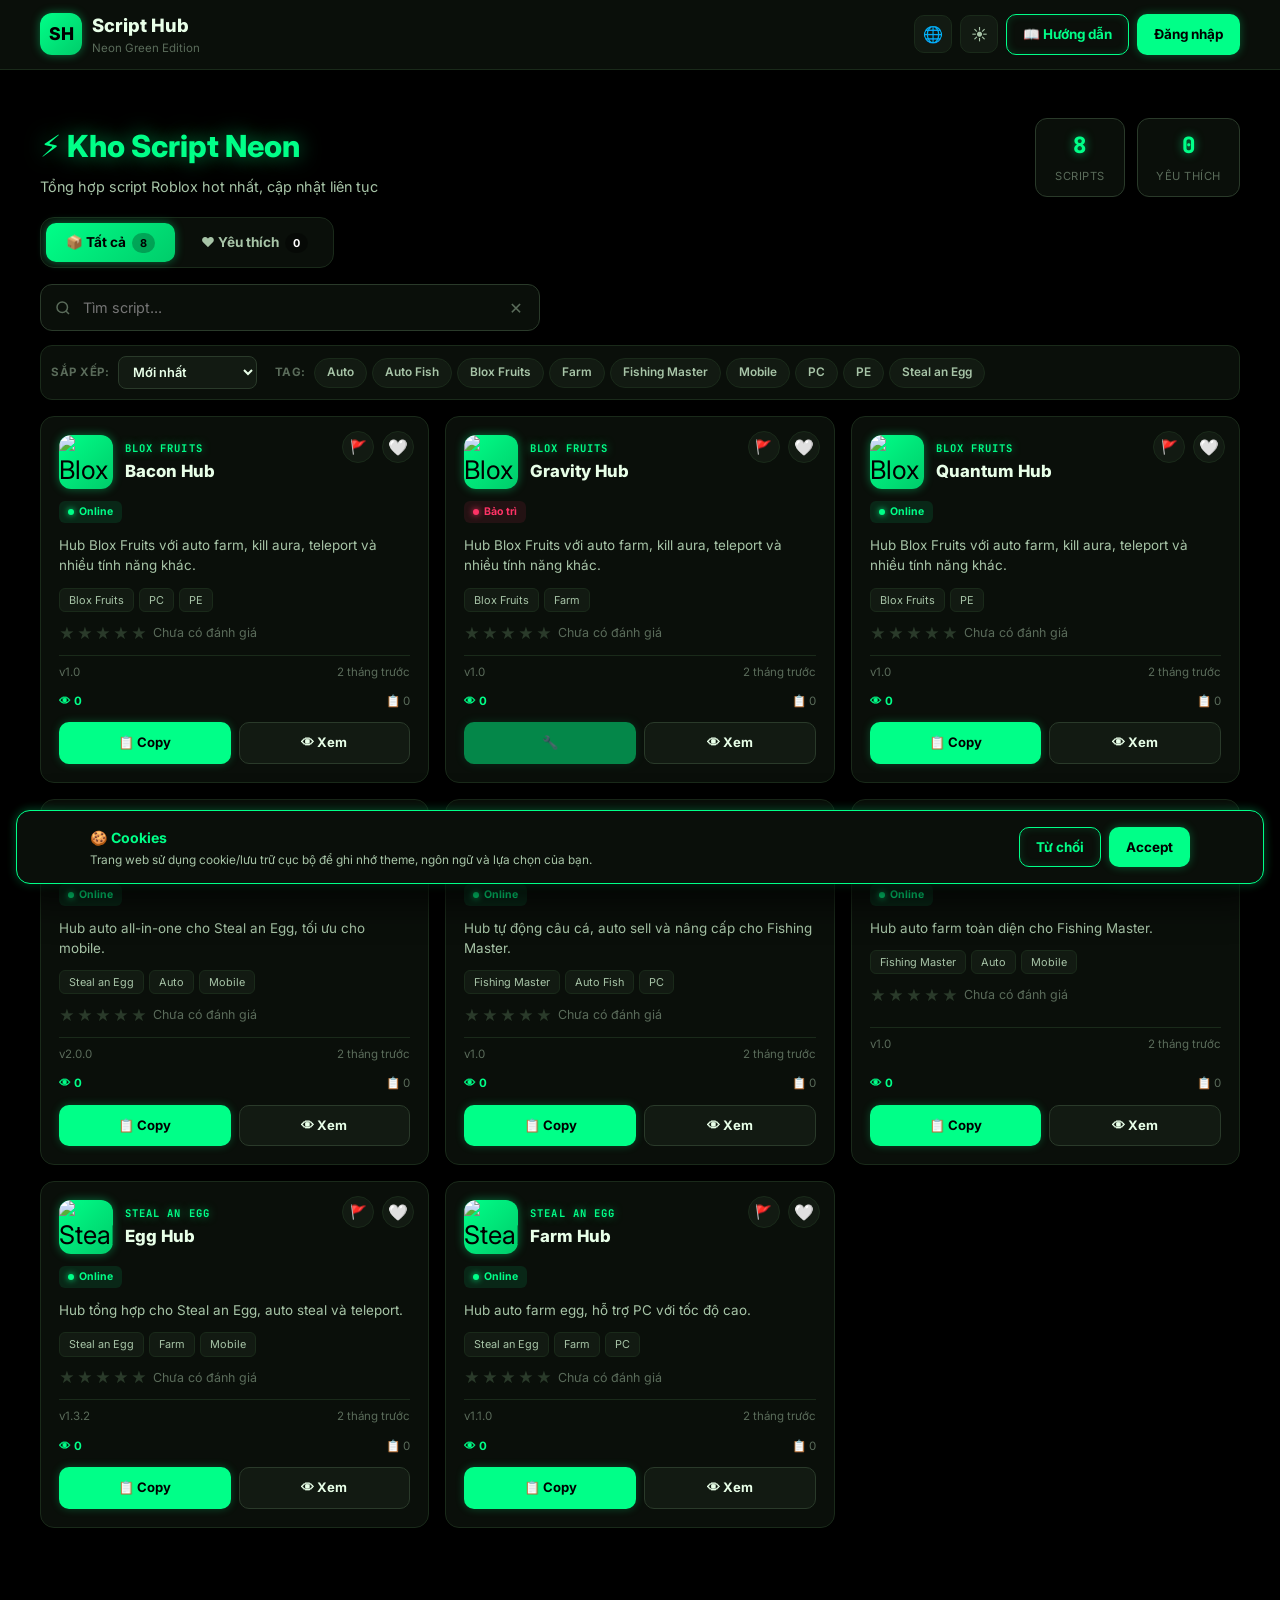
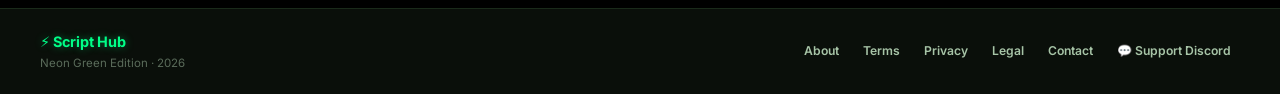
==== index.html @ 69c3cda0 "Update index.html" ====
<!DOCTYPE html>
<html lang="vi" data-theme="dark">
<head>
<meta charset="UTF-8">
<meta name="viewport" content="width=device-width, initial-scale=1.0">
<title>Script Hub</title>
<meta name="theme-color" content="#00ff88">

<script type="module">
window.FIREBASE_CONFIG = {
  apiKey: "AIzaSyAXGgTsExNyo-PNmR__PxiMmSJ_HnJAKXw",
  authDomain: "phuc03-script.firebaseapp.com",
  projectId: "phuc03-script",
  storageBucket: "phuc03-script.firebasestorage.app",
  messagingSenderId: "89536448976",
  appId: "1:89536448976:web:528cf0d95de12a05d251d5",
  measurementId: "G-H8TR74PZWV"
};
</script>

<link rel="preconnect" href="https://fonts.googleapis.com">
<link rel="preconnect" href="https://fonts.gstatic.com" crossorigin>
<link href="https://fonts.googleapis.com/css2?family=Inter:wght@400;500;600;700;800&family=JetBrains+Mono:wght@500;700&display=swap" rel="stylesheet">

<style>
/* ============ NEON ĐEN + XANH LÁ ============ */
:root,
[data-theme="dark"] {
  --green: #00ff88;
  --green-dark: #00cc6a;
  --green-light: #5effa8;
  --green-glow: 0 0 20px rgba(0, 255, 136, .6);
  --green-glow-sm: 0 0 10px rgba(0, 255, 136, .4);
  --green-glow-lg: 0 0 40px rgba(0, 255, 136, .8);

  --blue: #00d4ff;
  --blue-dark: #0891b2;
  --blue-glow: 0 0 20px rgba(0, 212, 255, .5);

  --bg: #000000;
  --surface: #0a0f0a;
  --surface-2: #121a12;
  --surface-hover: #1a261a;
  --text: #e8ffe8;
  --text-soft: #a7c4a7;
  --muted: #5a6b5a;
  --line: #1a2a1a;
  --line-strong: #2a3a2a;

  --success: #00ff88;
  --success-bg: rgba(0, 255, 136, .1);
  --danger: #ff3366;
  --danger-bg: rgba(255, 51, 102, .1);
  --warning: #ffaa00;
  --warning-bg: rgba(255, 170, 0, .1);
  --star: #ffd700;

  --shadow: 0 4px 16px rgba(0, 0, 0, .8);
  --shadow-lg: 0 12px 40px rgba(0, 0, 0, .9);
}

[data-theme="light"] {
  --green: #00a854;
  --green-dark: #007a3d;
  --green-light: #22c55e;
  --green-glow: 0 0 16px rgba(0, 168, 84, .3);
  --green-glow-sm: 0 0 8px rgba(0, 168, 84, .2);
  --green-glow-lg: 0 0 30px rgba(0, 168, 84, .4);

  --blue: #0284c7;
  --blue-dark: #0369a1;
  --blue-glow: 0 0 16px rgba(2, 132, 199, .3);

  --bg: #f0fdf4;
  --surface: #ffffff;
  --surface-2: #f0fdf4;
  --surface-hover: #dcfce7;
  --text: #0a2a15;
  --text-soft: #3a5a45;
  --muted: #6b8f7a;
  --line: #d1fae5;
  --line-strong: #86efac;

  --success-bg: #dcfce7;
  --danger-bg: #fee2e2;
  --warning-bg: #fef3c7;

  --shadow: 0 4px 16px rgba(0, 168, 84, .1);
  --shadow-lg: 0 12px 40px rgba(0, 168, 84, .15);
}

* { box-sizing: border-box; margin: 0; padding: 0; }
html { scroll-behavior: smooth; }

body {
  min-height: 100vh;
  background: var(--bg);
  color: var(--text);
  font-family: Inter, system-ui, sans-serif;
  line-height: 1.5;
  transition: background .3s, color .3s;
}

button, input, select, textarea { font: inherit; color: inherit; }
button { cursor: pointer; border: 0; background: none; }
button:disabled { opacity: .5; cursor: not-allowed; }

/* ============ HEADER ============ */
.header {
  position: sticky; top: 0; z-index: 100;
  background: var(--surface);
  border-bottom: 1px solid var(--line);
}
.header-inner {
  width: min(1200px, calc(100% - 32px));
  margin: 0 auto; padding: 12px 0;
  display: flex; align-items: center; justify-content: space-between; gap: 16px;
}
.brand { display: flex; align-items: center; gap: 10px; text-decoration: none; }
.brand-mark {
  width: 42px; height: 42px;
  display: grid; place-items: center;
  background: linear-gradient(135deg, var(--green), var(--green-dark));
  color: #000; border-radius: 12px;
  font-weight: 800; font-size: 1.1rem;
  box-shadow: var(--green-glow-sm);
  animation: pulse 2s ease-in-out infinite;
}
@keyframes pulse {
  0%, 100% { box-shadow: 0 0 10px rgba(0, 255, 136, .4); }
  50%      { box-shadow: 0 0 25px rgba(0, 255, 136, .9); }
}
.brand h1 { font-size: 1.15rem; font-weight: 800; color: var(--text); }
.brand p { font-size: .72rem; color: var(--muted); }

.header-actions { display: flex; align-items: center; gap: 8px; }

/* BUTTONS: xanh + xanh lá */
.btn {
  display: inline-flex; align-items: center; justify-content: center; gap: 6px;
  padding: 9px 16px; border-radius: 10px;
  font-size: .84rem; font-weight: 700;
  border: 1px solid transparent; transition: all .15s;
  white-space: nowrap;
}
.btn-primary {
  background: var(--green);
  color: #000;
  box-shadow: 0 0 10px rgba(0, 255, 136, .3);
}
.btn-primary:hover:not(:disabled) {
  background: var(--green-dark);
  color: #fff;
  box-shadow: var(--green-glow);
}
.btn-blue {
  background: var(--blue);
  color: #000;
  box-shadow: 0 0 10px rgba(0, 212, 255, .3);
}
.btn-blue:hover:not(:disabled) {
  background: var(--blue-dark);
  color: #fff;
  box-shadow: var(--blue-glow);
}
.btn-outline {
  background: transparent;
  color: var(--green);
  border-color: var(--green);
  box-shadow: inset 0 0 8px rgba(0, 255, 136, .15);
}
.btn-outline:hover:not(:disabled) {
  background: var(--success-bg);
  box-shadow: var(--green-glow-sm), inset 0 0 12px rgba(0, 255, 136, .25);
}
.btn-icon {
  width: 38px; height: 38px; padding: 0;
  border-radius: 10px;
  background: var(--surface-2);
  border: 1px solid var(--line);
  color: var(--text-soft);
  display: grid; place-items: center;
  transition: all .15s;
}
.btn-icon:hover { border-color: var(--green); color: var(--green); box-shadow: var(--green-glow-sm); }
.btn-block { width: 100%; padding: 12px; }

/* LANG DROPDOWN */
.lang-wrapper { position: relative; }
.lang-menu {
  position: absolute; top: calc(100% + 6px); right: 0;
  min-width: 170px;
  background: var(--surface);
  border: 1px solid var(--line-strong);
  border-radius: 10px;
  box-shadow: var(--shadow-lg), var(--green-glow-sm);
  padding: 6px;
  opacity: 0; transform: translateY(-8px); pointer-events: none;
  transition: all .15s; z-index: 300;
}
.lang-wrapper.open .lang-menu { opacity: 1; transform: translateY(0); pointer-events: auto; }
.lang-item {
  display: flex; align-items: center; gap: 10px;
  width: 100%; padding: 9px 12px; border-radius: 7px;
  font-size: .84rem; font-weight: 500;
  color: var(--text-soft); text-align: left;
  transition: all .12s;
}
.lang-item:hover { background: var(--surface-2); color: var(--green); }
.lang-item.active { background: var(--success-bg); color: var(--green); font-weight: 700; }
.lang-item.active::after { content: "✓"; margin-left: auto; }

/* USER */
.user-menu { position: relative; }
.user-btn {
  display: flex; align-items: center; gap: 8px;
  padding: 4px 12px 4px 4px;
  border-radius: 999px;
  background: var(--surface-2);
  border: 1px solid var(--line);
  transition: all .15s;
}
.user-btn:hover { border-color: var(--green); box-shadow: var(--green-glow-sm); }
.user-avatar {
  width: 30px; height: 30px; border-radius: 50%;
  background: linear-gradient(135deg, var(--green), var(--green-dark));
  color: #000; display: grid; place-items: center;
  font-weight: 700; font-size: .82rem; overflow: hidden;
  flex-shrink: 0;
}
.user-avatar img { width: 100%; height: 100%; object-fit: cover; }
.user-name { font-size: .82rem; font-weight: 600; max-width: 100px; overflow: hidden; text-overflow: ellipsis; white-space: nowrap; }

.user-dropdown {
  position: absolute; top: calc(100% + 8px); right: 0;
  min-width: 220px;
  background: var(--surface);
  border: 1px solid var(--line-strong);
  border-radius: 12px;
  box-shadow: var(--shadow-lg), var(--green-glow-sm);
  padding: 6px;
  opacity: 0; transform: translateY(-8px); pointer-events: none;
  transition: all .15s; z-index: 200;
}
.user-menu.open .user-dropdown { opacity: 1; transform: translateY(0); pointer-events: auto; }
.user-dd-header {
  padding: 12px; border-bottom: 1px solid var(--line); margin-bottom: 4px;
}
.user-dd-header strong { display: block; font-size: .85rem; margin-bottom: 2px; color: var(--green); }
.user-dd-header span { font-size: .74rem; color: var(--muted); }
.user-dd-item {
  display: flex; align-items: center; gap: 10px;
  width: 100%; padding: 10px 12px; border-radius: 8px;
  font-size: .84rem; font-weight: 500;
  color: var(--text-soft); text-align: left;
  transition: all .15s;
}
.user-dd-item:hover { background: var(--surface-2); color: var(--green); }
.user-dd-item.danger { color: var(--danger); }
.user-dd-item.danger:hover { background: var(--danger-bg); }

/* CONTAINER */
.container { width: min(1200px, calc(100% - 32px)); margin: 0 auto; padding: 24px 0 60px; position: relative; z-index: 1; }

.hero {
  padding: 24px 0 20px;
  display: flex; align-items: flex-end; justify-content: space-between; gap: 20px;
}
.hero h2 {
  font-size: clamp(1.4rem, 3vw, 1.9rem);
  font-weight: 800;
  color: var(--green);
  text-shadow: 0 0 20px rgba(0, 255, 136, .5);
  margin-bottom: 6px;
}
.hero p { color: var(--text-soft); font-size: .9rem; }
.hero-stats { display: flex; gap: 12px; }
.stat-box {
  text-align: center; padding: 10px 18px;
  background: var(--surface);
  border: 1px solid var(--line-strong);
  border-radius: 12px;
  min-width: 90px;
}
.stat-box strong {
  display: block; font-size: 1.4rem; font-weight: 800;
  color: var(--green);
  font-family: "JetBrains Mono", monospace;
  text-shadow: 0 0 10px rgba(0, 255, 136, .6);
}
.stat-box span { font-size: .7rem; color: var(--muted); text-transform: uppercase; letter-spacing: .05em; }

/* TABS - FIX CLICK */
.tab-bar {
  display: flex; gap: 6px;
  margin-bottom: 16px; padding: 5px;
  background: var(--surface);
  border: 1px solid var(--line);
  border-radius: 14px;
  width: fit-content;
  position: relative;
  z-index: 10;
}
.tab-btn {
  padding: 9px 20px; border-radius: 10px;
  font-size: .85rem; font-weight: 700;
  color: var(--text-soft);
  transition: all .15s;
  display: inline-flex; align-items: center; gap: 6px;
  position: relative;
  z-index: 11;
  user-select: none;
}
.tab-btn:hover { color: var(--green); background: var(--surface-2); }
.tab-btn.active {
  background: linear-gradient(135deg, var(--green), var(--green-dark));
  color: #000;
  box-shadow: var(--green-glow-sm);
}
.tab-btn .tab-count {
  padding: 2px 8px; border-radius: 999px;
  background: rgba(0,0,0,.35); color: #fff;
  font-size: .68rem; font-weight: 700;
}
.tab-btn.active .tab-count { background: rgba(0,0,0,.25); color: #000; }

/* SEARCH */
.search-wrap { margin-bottom: 14px; position: relative; z-index: 5; }
.search-box { position: relative; display: flex; align-items: center; max-width: 500px; }
.search-box svg { position: absolute; left: 14px; width: 18px; color: var(--muted); pointer-events: none; z-index: 2; }
#searchInput {
  width: 100%; padding: 12px 42px;
  border: 1px solid var(--line-strong); border-radius: 12px;
  background: var(--surface); color: var(--text);
  outline: none; font-size: .9rem;
  transition: all .15s;
  position: relative;
  z-index: 1;
}
#searchInput:focus {
  border-color: var(--green);
  box-shadow: 0 0 0 3px rgba(0, 255, 136, .15), var(--green-glow-sm);
}
.search-clear {
  position: absolute; right: 10px;
  width: 28px; height: 28px; border-radius: 6px;
  display: grid; place-items: center;
  color: var(--muted);
  z-index: 3;
  cursor: pointer;
}

/* TOOLBAR */
.toolbar {
  display: flex; flex-wrap: wrap;
  gap: 8px; margin-bottom: 16px; padding: 10px;
  background: var(--surface);
  border: 1px solid var(--line);
  border-radius: 12px;
  align-items: center;
  position: relative;
  z-index: 5;
}
.toolbar-label {
  font-size: .72rem; color: var(--muted);
  font-weight: 700; text-transform: uppercase; letter-spacing: .05em;
}
.sort-select {
  background: var(--surface-2);
  color: var(--text);
  border: 1px solid var(--line-strong);
  border-radius: 8px;
  padding: 7px 10px;
  font-size: .8rem; font-weight: 600;
  cursor: pointer;
}
.sort-select:focus { outline: none; border-color: var(--green); box-shadow: var(--green-glow-sm); }
.tag-chip {
  padding: 5px 12px; border-radius: 999px;
  background: var(--surface-2);
  border: 1px solid var(--line);
  color: var(--text-soft);
  font-size: .74rem; font-weight: 600;
  transition: all .15s; cursor: pointer;
}
.tag-chip:hover { border-color: var(--green); color: var(--green); }
.tag-chip.active {
  background: var(--green); color: #000; border-color: var(--green);
  box-shadow: var(--green-glow-sm);
}

/* GRID */
.grid {
  display: grid;
  grid-template-columns: repeat(auto-fill, minmax(320px, 1fr));
  gap: 16px;
  position: relative;
  z-index: 1;
}

.card {
  background: var(--surface);
  border: 1px solid var(--line);
  border-radius: 14px;
  padding: 18px;
  display: flex; flex-direction: column; gap: 12px;
  transition: border-color .15s, box-shadow .15s;
  position: relative;
}
.card:hover {
  border-color: var(--green);
  box-shadow: 0 0 30px rgba(0, 255, 136, .15);
}

.card-header { display: flex; align-items: center; gap: 12px; }
.card-logo {
  width: 54px; height: 54px; flex-shrink: 0;
  border-radius: 12px;
  background: linear-gradient(135deg, var(--green), var(--green-dark));
  color: #000;
  display: grid; place-items: center;
  font-size: 1.6rem;
  overflow: hidden;
  box-shadow: var(--green-glow-sm);
}
.card-logo img { width: 100%; height: 100%; object-fit: cover; display: block; }
.card-header-text { min-width: 0; flex: 1; padding-right: 76px; }
.card-category {
  display: block; margin-bottom: 2px;
  font-family: "JetBrains Mono", monospace;
  font-size: .66rem; text-transform: uppercase;
  color: var(--green);
  letter-spacing: .1em; font-weight: 700;
  text-shadow: 0 0 8px rgba(0, 255, 136, .5);
}
.card-title { font-size: 1.05rem; font-weight: 800; color: var(--text); }

.badges { display: flex; gap: 4px; flex-wrap: wrap; }
.badge {
  padding: 3px 9px; border-radius: 6px;
  font-size: .66rem; font-weight: 700;
}
.badge-new { background: var(--success-bg); color: var(--green); border: 1px solid var(--line-strong); }
.badge-hot { background: var(--danger-bg); color: var(--danger); }
.badge-status { display: inline-flex; align-items: center; gap: 5px; }
.badge-status i { width: 6px; height: 6px; border-radius: 50%; background: var(--green); box-shadow: 0 0 6px var(--green); }
.badge-status.online { background: var(--success-bg); color: var(--green); }
.badge-status.maintenance { background: var(--danger-bg); color: var(--danger); }
.badge-status.maintenance i { background: var(--danger); box-shadow: 0 0 6px var(--danger); }

.card-desc {
  font-size: .84rem; color: var(--text-soft);
  line-height: 1.5;
  display: -webkit-box;
  -webkit-line-clamp: 3;
  -webkit-box-orient: vertical;
  overflow: hidden;
}

.tags { display: flex; flex-wrap: wrap; gap: 5px; }
.tags span {
  padding: 3px 9px; background: var(--surface-2);
  border: 1px solid var(--line);
  border-radius: 6px;
  font-size: .68rem; color: var(--text-soft);
  transition: all .15s;
}
.tags span[data-tag] { cursor: pointer; }
.tags span[data-tag]:hover { border-color: var(--green); color: var(--green); }

.card-rating {
  display: flex; align-items: center; gap: 6px;
  font-size: .78rem; color: var(--muted);
}
.stars-display { display: inline-flex; gap: 2px; }
.star { color: var(--line-strong); font-size: .95rem; line-height: 1; }
.star.filled { color: var(--star); text-shadow: 0 0 6px rgba(255, 215, 0, .5); }

.card-meta {
  display: flex; justify-content: space-between;
  font-size: .72rem; color: var(--muted);
  padding-top: 8px; border-top: 1px solid var(--line);
  margin-top: auto;
}
.card-views { color: var(--green); font-weight: 700; }

.card-actions { display: grid; grid-template-columns: 1fr 1fr; gap: 8px; }
.btn-copy {
  background: var(--green); color: #000;
  padding: 10px; border-radius: 10px;
  font-weight: 700; font-size: .82rem;
  transition: all .15s;
  box-shadow: 0 0 8px rgba(0, 255, 136, .25);
}
.btn-copy:hover:not(:disabled) {
  background: var(--green-dark);
  color: #fff;
  box-shadow: var(--green-glow);
}
.btn-view {
  background: var(--surface-2);
  color: var(--text);
  padding: 10px; border-radius: 10px;
  font-weight: 700; font-size: .82rem;
  border: 1px solid var(--line-strong);
  transition: all .15s;
}
.btn-view:hover {
  border-color: var(--blue);
  color: var(--blue);
  box-shadow: 0 0 8px rgba(0, 212, 255, .3);
}

.fav-btn, .report-btn-card {
  position: absolute; top: 14px;
  width: 32px; height: 32px; border-radius: 50%;
  background: var(--surface-2);
  border: 1px solid var(--line);
  display: grid; place-items: center;
  font-size: 1rem; z-index: 2;
  transition: all .15s;
}
.fav-btn { right: 14px; }
.report-btn-card { right: 54px; font-size: .85rem; }
.fav-btn:hover { border-color: var(--danger); }
.fav-btn.active { background: var(--danger-bg); border-color: var(--danger); }
.report-btn-card:hover { border-color: var(--warning); }

.empty { text-align: center; padding: 60px 20px; color: var(--muted); }
.empty-icon { font-size: 3rem; margin-bottom: 12px; opacity: .4; }

/* MODAL */
.modal-overlay {
  position: fixed; inset: 0;
  background: rgba(0, 0, 0, .85);
  z-index: 1000;
  display: grid; place-items: center; padding: 20px;
  opacity: 0; pointer-events: none;
  transition: opacity .2s;
}
.modal-overlay.show { opacity: 1; pointer-events: auto; }
.modal {
  width: min(720px, 100%);
  max-height: calc(100vh - 40px);
  background: var(--surface);
  border: 1px solid var(--green);
  border-radius: 16px;
  box-shadow: var(--green-glow);
  overflow: hidden;
  display: flex; flex-direction: column;
  transform: translateY(10px);
  transition: transform .2s;
}
.modal-overlay.show .modal { transform: translateY(0); }
.modal-header {
  padding: 18px 22px;
  border-bottom: 1px solid var(--line);
  display: flex; justify-content: space-between; align-items: flex-start; gap: 12px;
}
.modal-header h3 { font-size: 1.15rem; font-weight: 800; color: var(--green); }
.modal-header .eyebrow {
  font-size: .68rem; text-transform: uppercase;
  color: var(--green); letter-spacing: .1em;
  font-weight: 700; margin-bottom: 4px; display: block;
  text-shadow: 0 0 8px rgba(0, 255, 136, .5);
}
.modal-close {
  width: 34px; height: 34px; border-radius: 10px;
  display: grid; place-items: center;
  color: var(--muted); font-size: 1.3rem; line-height: 1;
  transition: all .15s;
}
.modal-close:hover { background: var(--danger-bg); color: var(--danger); }
.modal-body { padding: 22px; overflow-y: auto; flex: 1; }
.modal-meta { display: flex; flex-wrap: wrap; gap: 6px; margin-bottom: 16px; }
.modal-meta span {
  padding: 4px 10px; background: var(--surface-2);
  border: 1px solid var(--line);
  border-radius: 6px; font-size: .72rem;
  color: var(--text-soft);
  font-family: "JetBrains Mono", monospace;
}
.modal-meta .meta-online { color: var(--green); border-color: var(--line-strong); }
.modal-meta .meta-maintenance { color: var(--danger); }
.script-code {
  background: #000;
  border: 1px solid var(--line-strong);
  color: var(--green-light);
  padding: 16px; border-radius: 12px;
  overflow: auto; max-height: 320px;
  font-family: "JetBrains Mono", monospace;
  font-size: .8rem; line-height: 1.6;
  white-space: pre;
}
.modal-actions {
  padding: 16px 22px;
  border-top: 1px solid var(--line);
  display: flex; justify-content: flex-end; gap: 8px; flex-wrap: wrap;
}

/* ============ AUTH MODAL — GỌN ============ */
.auth-modal .modal { width: min(380px, 100%); }
.auth-modal .modal-header { padding: 16px 18px; }
.auth-modal .modal-header h3 { font-size: 1rem; }
.auth-modal .modal-body { padding: 16px 18px; }

.auth-tabs {
  display: flex; gap: 4px; padding: 4px;
  background: var(--surface-2);
  border-radius: 10px;
  margin-bottom: 16px;
}
.auth-tab {
  flex: 1; padding: 8px; border-radius: 7px;
  font-weight: 700; font-size: .8rem;
  color: var(--text-soft);
  transition: all .15s;
}
.auth-tab.active {
  background: var(--green);
  color: #000;
  box-shadow: var(--green-glow-sm);
}
.form-group { margin-bottom: 10px; }
.form-group label {
  display: block; font-size: .74rem;
  font-weight: 600; color: var(--text-soft);
  margin-bottom: 5px;
}
.form-group input {
  width: 100%; padding: 10px 12px;
  border: 1px solid var(--line-strong);
  border-radius: 8px;
  background: var(--surface-2);
  color: var(--text);
  font-size: .85rem; outline: none;
  transition: all .15s;
}
.form-group input:focus {
  border-color: var(--green);
  box-shadow: 0 0 0 3px rgba(0, 255, 136, .15);
}
.form-hint {
  font-size: .68rem; color: var(--muted);
  margin-top: 3px; font-style: italic;
}
.captcha-box {
  padding: 10px;
  background: var(--surface-2);
  border: 1px dashed var(--line-strong);
  border-radius: 8px;
  margin-bottom: 10px;
}
.captcha-label {
  display: block; font-size: .7rem;
  color: var(--text-soft); margin-bottom: 6px; font-weight: 600;
}
.captcha-row { display: flex; align-items: center; gap: 6px; }
.captcha-question {
  padding: 7px 12px;
  background: var(--surface);
  border: 1px solid var(--line);
  border-radius: 6px;
  font-family: "JetBrains Mono", monospace;
  font-weight: 700; font-size: .9rem;
  color: var(--green);
  white-space: nowrap;
  text-shadow: 0 0 6px rgba(0, 255, 136, .5);
}
.captcha-input {
  flex: 1; padding: 8px 10px;
  border: 1px solid var(--line-strong);
  border-radius: 6px;
  background: var(--surface);
  color: var(--text);
  font-size: .85rem; outline: none;
  text-align: center; font-weight: 700;
  min-width: 0;
}
.captcha-input:focus { border-color: var(--green); }
.captcha-refresh {
  width: 32px; height: 32px; border-radius: 6px;
  background: var(--surface);
  border: 1px solid var(--line);
  display: grid; place-items: center;
  color: var(--text-soft); font-size: .9rem;
  transition: all .15s;
  flex-shrink: 0;
}
.captcha-refresh:hover { border-color: var(--green); color: var(--green); }

.divider {
  display: flex; align-items: center; gap: 10px;
  margin: 12px 0;
  color: var(--muted); font-size: .72rem;
}
.divider::before, .divider::after {
  content: ""; flex: 1; height: 1px;
  background: var(--line);
}
.btn-google {
  width: 100%; padding: 10px;
  background: var(--surface-2);
  border: 1px solid var(--line-strong);
  border-radius: 8px;
  display: flex; align-items: center; justify-content: center; gap: 8px;
  font-weight: 600; font-size: .82rem;
  transition: all .15s;
}
.btn-google:hover { border-color: var(--blue); box-shadow: 0 0 8px rgba(0, 212, 255, .3); }
.btn-google img { width: 16px; height: 16px; }

.auth-error {
  padding: 9px 12px;
  background: var(--danger-bg);
  color: var(--danger);
  border-radius: 8px;
  font-size: .78rem;
  margin-bottom: 10px;
  display: none;
}
.auth-error.show { display: block; }

/* RATING */
.rating-box {
  margin-top: 20px; padding: 18px;
  background: var(--surface-2);
  border: 1px solid var(--line);
  border-radius: 12px;
  text-align: center;
}
.rating-box h5 { font-size: .85rem; color: var(--text-soft); font-weight: 700; margin-bottom: 10px; }
.rating-avg {
  font-size: 2.2rem; font-weight: 800;
  color: var(--star); line-height: 1;
  font-family: "JetBrains Mono", monospace;
  text-shadow: 0 0 15px rgba(255, 215, 0, .6);
}
.rating-count { font-size: .75rem; color: var(--muted); margin: 6px 0 12px; }
.stars-interactive { display: inline-flex; gap: 4px; }
.stars-interactive .star {
  cursor: pointer; font-size: 1.6rem;
  color: var(--line-strong);
  transition: all .12s;
}
.stars-interactive .star.hover,
.stars-interactive .star.filled { color: var(--star); text-shadow: 0 0 10px rgba(255, 215, 0, .8); }
.rating-hint { font-size: .75rem; color: var(--muted); margin-top: 10px; }

/* PROFILE */
.profile-modal .modal { width: min(440px, 100%); }
.profile-header {
  display: flex; flex-direction: column;
  align-items: center; gap: 10px;
  padding: 10px 0 20px;
}
.avatar-large {
  width: 100px; height: 100px; border-radius: 50%;
  background: linear-gradient(135deg, var(--green), var(--green-dark));
  color: #000;
  display: grid; place-items: center;
  font-size: 2.5rem; font-weight: 800;
  overflow: hidden; position: relative;
  border: 3px solid var(--surface);
  box-shadow: var(--green-glow);
}
.avatar-large img { width: 100%; height: 100%; object-fit: cover; display: block; }
.avatar-edit {
  position: absolute; bottom: 0; right: 0;
  width: 32px; height: 32px; border-radius: 50%;
  background: var(--green); color: #000;
  display: grid; place-items: center;
  font-size: .85rem; cursor: pointer;
  border: 3px solid var(--surface);
  transition: all .15s;
  box-shadow: var(--green-glow-sm);
}
.avatar-edit:hover { background: var(--green-dark); color: #fff; }
.profile-name { font-size: 1.2rem; font-weight: 800; margin-top: 6px; color: var(--green); }
.profile-email { font-size: .82rem; color: var(--muted); }
.profile-stats {
  display: grid; grid-template-columns: repeat(3, 1fr);
  gap: 10px; margin: 20px 0;
}
.profile-stat {
  padding: 12px;
  background: var(--surface-2);
  border: 1px solid var(--line);
  border-radius: 10px;
  text-align: center;
}
.profile-stat strong {
  display: block; font-size: 1.3rem;
  font-weight: 800; color: var(--green);
  font-family: "JetBrains Mono", monospace;
  text-shadow: 0 0 10px rgba(0, 255, 136, .5);
}
.profile-stat span {
  font-size: .7rem; color: var(--muted);
  text-transform: uppercase; letter-spacing: .05em;
}

/* COMMENTS */
.comments { margin-top: 24px; padding-top: 20px; border-top: 1px solid var(--line); }
.comments-header { display: flex; justify-content: space-between; align-items: center; margin-bottom: 14px; }
.comments-header h4 { font-size: .95rem; font-weight: 700; }
.comments-header .count { font-size: .78rem; color: var(--muted); }
.comment-form { display: flex; gap: 10px; margin-bottom: 16px; }
.comment-form textarea {
  flex: 1; padding: 10px 12px;
  border: 1px solid var(--line-strong);
  border-radius: 10px;
  background: var(--surface-2);
  color: var(--text);
  resize: vertical; min-height: 44px; max-height: 120px;
  font-size: .85rem; outline: none;
  font-family: inherit;
}
.comment-form textarea:focus { border-color: var(--green); box-shadow: var(--green-glow-sm); }
.comment-form button {
  align-self: flex-end; padding: 10px 18px;
  background: var(--green); color: #000;
  border-radius: 10px;
  font-weight: 700; font-size: .82rem;
  box-shadow: 0 0 8px rgba(0, 255, 136, .25);
}
.comment-form button:hover { background: var(--green-dark); color: #fff; box-shadow: var(--green-glow); }
.comment-login-hint {
  padding: 14px; background: var(--surface-2);
  border-radius: 10px; text-align: center;
  font-size: .85rem; color: var(--text-soft);
  margin-bottom: 16px;
}
.comment-login-hint button {
  color: var(--green); font-weight: 700; text-decoration: underline;
}
.comment-list { display: grid; gap: 10px; }
.comment-item {
  display: flex; gap: 10px; padding: 12px;
  background: var(--surface-2);
  border-radius: 10px;
}
.comment-avatar {
  width: 34px; height: 34px; border-radius: 50%;
  background: linear-gradient(135deg, var(--green), var(--green-dark));
  color: #000;
  display: grid; place-items: center;
  font-weight: 700; font-size: .82rem;
  flex-shrink: 0; overflow: hidden;
}
.comment-avatar img { width: 100%; height: 100%; object-fit: cover; }
.comment-content { flex: 1; min-width: 0; }
.comment-header { display: flex; justify-content: space-between; align-items: center; margin-bottom: 4px; gap: 8px; }
.comment-author { font-weight: 700; font-size: .84rem; color: var(--green); }
.comment-time { font-size: .7rem; color: var(--muted); display: flex; align-items: center; gap: 6px; }
.comment-text { font-size: .85rem; color: var(--text-soft); word-break: break-word; white-space: pre-wrap; }
.comment-btn {
  font-size: .7rem; padding: 2px 6px;
  border-radius: 4px; transition: all .15s; color: var(--muted);
}
.comment-btn:hover { background: var(--surface); color: var(--text); }
.comment-btn.del { color: var(--danger); }
.comment-btn.del:hover { background: var(--danger-bg); }
.comment-btn.report { color: var(--warning); }
.comment-btn.report:hover { background: var(--warning-bg); }
.comments-loading, .comments-empty {
  text-align: center; padding: 20px;
  color: var(--muted); font-size: .84rem;
}

/* TOAST */
.toast-container {
  position: fixed; right: 20px; bottom: 20px;
  z-index: 2000;
  display: grid; gap: 8px;
  max-width: min(360px, calc(100vw - 32px));
}
.toast {
  display: flex; align-items: center; gap: 10px;
  padding: 12px 16px;
  background: var(--surface);
  border: 1px solid var(--line-strong);
  border-radius: 12px;
  box-shadow: var(--shadow-lg);
  font-size: .85rem;
  animation: toastIn .25s ease;
}
.toast.success { border-left: 4px solid var(--success); box-shadow: 0 0 15px rgba(0, 255, 136, .3); }
.toast.error { border-left: 4px solid var(--danger); box-shadow: 0 0 15px rgba(255, 51, 102, .3); }
.toast.info { border-left: 4px solid var(--green); }
.toast-icon {
  width: 22px; height: 22px; border-radius: 50%;
  display: grid; place-items: center;
  font-size: .75rem; font-weight: 800;
  flex-shrink: 0;
}
.toast.success .toast-icon { background: var(--success-bg); color: var(--success); }
.toast.error .toast-icon { background: var(--danger-bg); color: var(--danger); }
.toast.info .toast-icon { background: var(--success-bg); color: var(--green); }
@keyframes toastIn { from { opacity: 0; transform: translateX(20px); } to { opacity: 1; transform: translateX(0); } }

/* FOOTER */
.site-footer {
  border-top: 1px solid var(--line);
  background: var(--surface);
  margin-top: 20px;
}
.footer-inner {
  width: min(1200px, calc(100% - 32px));
  margin: 0 auto;
  padding: 22px 0;
  display: flex;
  align-items: center;
  justify-content: space-between;
  gap: 20px;
}
.footer-brand { display:flex; flex-direction:column; gap:3px; }
.footer-brand strong { color:var(--green); font-size:.9rem; text-shadow: 0 0 8px rgba(0, 255, 136, .4); }
.footer-brand span { color:var(--muted); font-size:.72rem; }
.footer-links {
  display:flex; flex-wrap:wrap; justify-content:flex-end; gap:6px;
}
.footer-links button, .footer-links a {
  color:var(--text-soft);
  padding:7px 9px;
  border-radius:7px;
  font-size:.76rem;
  font-weight:600;
  cursor:pointer;
  text-decoration:none;
  display:inline-flex;
  align-items:center;
  gap:5px;
  transition:all .15s;
}
.footer-links button:hover, .footer-links a:hover {
  color:var(--green);
  background:var(--surface-2);
  text-shadow: 0 0 8px rgba(0, 255, 136, .5);
}

.cookie-banner {
  position:fixed;
  left:16px; right:16px; bottom:16px;
  z-index:2500;
  background:var(--surface);
  border:1px solid var(--green);
  border-radius:14px;
  box-shadow:var(--shadow-lg), var(--green-glow-sm);
  padding:14px 16px;
}
.cookie-content {
  width:min(1100px,100%);
  margin:0 auto;
  display:flex;
  align-items:center;
  justify-content:space-between;
  gap:18px;
}
.cookie-content strong { font-size:.88rem; color: var(--green); }
.cookie-content p {
  margin-top:3px;
  color:var(--text-soft);
  font-size:.74rem;
  line-height:1.45;
}
.cookie-actions { display:flex; gap:8px; flex-shrink:0; }
#infoBody {
  color:var(--text-soft);
  line-height:1.7;
  font-size:.86rem;
}
#infoBody h4 { color:var(--green); margin:0 0 8px; text-shadow: 0 0 8px rgba(0, 255, 136, .4); }
#infoBody p { margin:0 0 12px; }
#infoBody a { color:var(--green); text-decoration:underline; }
#infoBody ul { padding-left:20px; margin:0 0 12px; }
#infoBody li { margin-bottom:5px; }

@media (max-width: 640px) {
  .brand p { display: none; }
  .hero { flex-direction: column; align-items: stretch; }
  .grid { grid-template-columns: 1fr; }
  .tab-bar { width: 100%; overflow-x: auto; }
  .modal-overlay { padding: 10px; }
  .header-actions { gap: 4px; }
  .btn { padding: 8px 12px; font-size: .8rem; }
  .footer-inner { flex-direction: column; align-items: stretch; }
  .footer-links { justify-content: flex-start; }
  .cookie-content { flex-direction: column; align-items: stretch; }
  .cookie-actions { justify-content: flex-end; }
}
</style>
</head>
<body>

<!-- HEADER -->
<header class="header">
<div class="header-inner">
<a href="#" class="brand">
<div class="brand-mark">SH</div>
<div>
<h1>Script Hub</h1>
<p>Neon Green Edition</p>
</div>
</a>
<div class="header-actions">

<!-- LANGUAGE DROPDOWN -->
<div class="lang-wrapper" id="langWrapper">
<button class="btn-icon" id="langBtn" title="Ngôn ngữ">🌐</button>
<div class="lang-menu" id="langMenu">
<button class="lang-item active" data-lang="vi">🇻🇳 Tiếng Việt</button>
<button class="lang-item" data-lang="en">🇬🇧 English</button>
<button class="lang-item" data-lang="th">🇹🇭 ภาษาไทย</button>
</div>
</div>

<button class="btn-icon" id="themeToggle" title="Đổi theme">🌙</button>
<button class="btn btn-outline" id="guideBtn">📖 Hướng dẫn</button>
<div id="userArea">
<button class="btn btn-primary" id="loginBtn">Đăng nhập</button>
</div>
</div>
</div>
</header>

<main class="container">
<section class="hero">
<div>
<h2>⚡ Kho Script Neon</h2>
<p>Tổng hợp script Roblox hot nhất, cập nhật liên tục</p>
</div>
<div class="hero-stats">
<div class="stat-box"><strong id="totalScripts">0</strong><span>Scripts</span></div>
<div class="stat-box"><strong id="totalFavs">0</strong><span>Yêu thích</span></div>
</div>
</section>

<div class="tab-bar" id="tabBar">
<button class="tab-btn active" data-tab="all" type="button">📦 Tất cả <span class="tab-count" id="countAll">0</span></button>
<button class="tab-btn" data-tab="fav" type="button">❤️ Yêu thích <span class="tab-count" id="countFav">0</span></button>
</div>

<div class="search-wrap">
<div class="search-box">
<svg viewBox="0 0 24 24" fill="none" stroke="currentColor" stroke-width="2"><circle cx="11" cy="11" r="7"></circle><path d="m20 20-4-4"></path></svg>
<input id="searchInput" type="search" placeholder="Tìm script...">
<button class="search-clear" id="searchClear" type="button" hidden>✕</button>
</div>
</div>

<div class="toolbar">
<span class="toolbar-label">Sắp xếp:</span>
<select class="sort-select" id="sortSelect">
<option value="newest">Mới nhất</option>
<option value="az">Tên A-Z</option>
<option value="views">Nhiều lượt xem</option>
<option value="copied">Nhiều lượt copy</option>
<option value="rating">Đánh giá cao</option>
</select>
<span class="toolbar-label" style="margin-left:10px;">Tag:</span>
<div id="tagFilter" style="display:flex;flex-wrap:wrap;gap:5px;"></div>
</div>

<div class="grid" id="grid"></div>

<div class="empty" id="empty" hidden>
<div class="empty-icon">🔍</div>
<p>Không tìm thấy script nào</p>
</div>
</main>

<!-- MODAL SCRIPT -->
<div class="modal-overlay" id="scriptModal">
<div class="modal">
<div class="modal-header">
<div>
<span class="eyebrow">Chi tiết script</span>
<h3 id="modalTitle">Script</h3>
</div>
<button class="modal-close" data-close type="button">✕</button>
</div>
<div class="modal-body">
<div class="modal-meta" id="modalMeta"></div>
<pre class="script-code" id="modalCode"></pre>

<div class="rating-box">
<h5>⭐ Đánh giá script này</h5>
<div class="rating-avg" id="ratingAvg">0.0</div>
<div class="rating-count" id="ratingCount">Chưa có đánh giá</div>
<div class="stars-interactive" id="starsInteractive">
<span class="star" data-value="1">★</span>
<span class="star" data-value="2">★</span>
<span class="star" data-value="3">★</span>
<span class="star" data-value="4">★</span>
<span class="star" data-value="5">★</span>
</div>
<div class="rating-hint" id="ratingHint">Bấm vào sao để đánh giá</div>
</div>

<div class="comments">
<div class="comments-header">
<h4>💬 Bình luận</h4>
<span class="count" id="commentCount">0</span>
</div>
<div id="commentFormArea">
<div class="comment-login-hint" id="commentLoginHint">
Bạn cần <button id="commentLoginBtn" type="button">đăng nhập</button> để bình luận
</div>
<form class="comment-form" id="commentForm" hidden>
<textarea id="commentInput" placeholder="Viết bình luận..." maxlength="500"></textarea>
<button type="submit">Gửi</button>
</form>
</div>
<div class="comment-list" id="commentList">
<div class="comments-loading">Đang tải bình luận...</div>
</div>
</div>
</div>
<div class="modal-actions">
<button class="btn btn-primary" id="modalCopyBtn" type="button">📋 Copy Script</button>
<button class="btn btn-outline" data-close type="button">Đóng</button>
</div>
</div>
</div>

<!-- MODAL AUTH (GỌN) -->
<div class="modal-overlay auth-modal" id="authModal">
<div class="modal">
<div class="modal-header">
<div>
<span class="eyebrow">Tài khoản</span>
<h3 id="authTitle">Đăng nhập</h3>
</div>
<button class="modal-close" data-close type="button">✕</button>
</div>
<div class="modal-body">
<div class="auth-tabs">
<button class="auth-tab active" data-tab="login" type="button">Đăng nhập</button>
<button class="auth-tab" data-tab="register" type="button">Đăng ký</button>
</div>
<div class="auth-error" id="authError"></div>

<!-- LOGIN FORM (GỌN) -->
<form id="loginForm">
<div class="form-group">
<label>Tên đăng nhập hoặc Email</label>
<input type="text" id="loginIdentifier" required placeholder="phuc03 hoặc email..." autocomplete="username">
</div>
<div class="form-group">
<label>Mật khẩu</label>
<input type="password" id="loginPassword" required placeholder="Tối thiểu 6 ký tự" autocomplete="current-password">
</div>
<button type="submit" class="btn btn-primary btn-block">Đăng nhập</button>
<div class="divider">hoặc</div>
<button type="button" class="btn-google" id="googleLoginBtn">
<img src="https://www.google.com/favicon.ico" alt="">
<span>Đăng nhập với Google</span>
</button>
</form>

<!-- REGISTER FORM (GỌN) -->
<form id="registerForm" hidden>
<div class="form-group">
<label>Tên đăng nhập</label>
<input type="text" id="registerUsername" required placeholder="VD: phuc03" maxlength="30" pattern="[a-zA-Z0-9_]{3,30}" autocomplete="username">
</div>
<div class="form-group">
<label>Tên hiển thị</label>
<input type="text" id="registerName" required placeholder="VD: Phuc" maxlength="30">
</div>
<div class="form-group">
<label>Email</label>
<input type="email" id="registerEmail" required placeholder="email@example.com" autocomplete="email">
</div>
<div class="form-group">
<label>Mật khẩu</label>
<input type="password" id="registerPassword" required placeholder="Tối thiểu 6 ký tự" minlength="6" autocomplete="new-password">
</div>
<div class="captcha-box">
<label class="captcha-label">🔒 Xác minh robot</label>
<div class="captcha-row">
<div class="captcha-question" id="captchaQuestion">1 + 1 = ?</div>
<input type="number" class="captcha-input" id="captchaInput" placeholder="?" required>
<button type="button" class="captcha-refresh" id="captchaRefresh">🔄</button>
</div>
</div>
<button type="submit" class="btn btn-primary btn-block">Đăng ký</button>
<div class="divider">hoặc</div>
<button type="button" class="btn-google" id="googleRegisterBtn">
<img src="https://www.google.com/favicon.ico" alt="">
<span>Đăng ký với Google</span>
</button>
</form>
</div>
</div>
</div>

<!-- MODAL PROFILE -->
<div class="modal-overlay profile-modal" id="profileModal">
<div class="modal">
<div class="modal-header">
<div>
<span class="eyebrow">Tài khoản</span>
<h3>Trang cá nhân</h3>
</div>
<button class="modal-close" data-close type="button">✕</button>
</div>
<div class="modal-body">
<div class="profile-header">
<div class="avatar-large" id="avatarLarge">
<span id="profileInitial">?</span>
<label class="avatar-edit" for="avatarInput" title="Đổi ảnh">📷</label>
<input type="file" id="avatarInput" accept="image/*" style="display:none;">
</div>
<div class="profile-name" id="profileName">User</div>
<div class="profile-email" id="profileEmail">user@example.com</div>
</div>
<div class="profile-stats">
<div class="profile-stat"><strong id="profileFavs">0</strong><span>Yêu thích</span></div>
<div class="profile-stat"><strong id="profileViews">0</strong><span>Lượt xem</span></div>
<div class="profile-stat"><strong id="profileComments">0</strong><span>Bình luận</span></div>
</div>
<div class="form-group">
<label>Đổi tên hiển thị</label>
<input type="text" id="profileNameInput" maxlength="30" placeholder="Tên mới">
</div>
<button class="btn btn-primary btn-block" id="profileSaveBtn" type="button">Lưu thay đổi</button>
</div>
</div>
</div>

<!-- MODAL GUIDE -->
<div class="modal-overlay" id="guideModal">
<div class="modal">
<div class="modal-header">
<div>
<span class="eyebrow">Hướng dẫn</span>
<h3>Cách sử dụng</h3>
</div>
<button class="modal-close" data-close type="button">✕</button>
</div>
<div class="modal-body">
<ol style="padding-left:20px;line-height:2;color:var(--text-soft);">
<li><strong>Bấm "Xem"</strong> trên card script bạn muốn dùng</li>
<li><strong>Đọc script</strong> trong khung màu đen</li>
<li><strong>Bấm "Copy Script"</strong> để sao chép</li>
<li><strong>Mở Executor</strong> (Delta, Fluxus, Solara, Xeno...)</li>
<li><strong>Dán và Execute</strong></li>
</ol>
</div>
</div>
</div>

<!-- FOOTER -->
<footer class="site-footer">
  <div class="footer-inner">
    <div class="footer-brand">
      <strong>⚡ Script Hub</strong>
      <span>Neon Green Edition · 2026</span>
    </div>
    <nav class="footer-links" aria-label="Footer">
      <button type="button" data-info="about">About</button>
      <button type="button" data-info="terms">Terms</button>
      <button type="button" data-info="privacy">Privacy</button>
      <button type="button" data-info="legal">Legal</button>
      <button type="button" data-info="contact">Contact</button>
      <a href="https://discord.com/invite/GrTCy2DHEX" target="_blank" rel="noopener">
        💬 Support Discord
      </a>
    </nav>
  </div>
</footer>

<!-- COOKIE -->
<div class="cookie-banner" id="cookieBanner" hidden>
  <div class="cookie-content">
    <div>
      <strong>🍪 Cookies</strong>
      <p>Trang web sử dụng cookie/lưu trữ cục bộ để ghi nhớ theme, ngôn ngữ và lựa chọn của bạn.</p>
    </div>
    <div class="cookie-actions">
      <button type="button" class="btn btn-outline" id="cookieDecline">Từ chối</button>
      <button type="button" class="btn btn-primary" id="cookieAccept">Accept</button>
    </div>
  </div>
</div>

<!-- INFO MODAL -->
<div class="modal-overlay" id="infoModal">
  <div class="modal">
    <div class="modal-header">
      <div>
        <span class="eyebrow" id="infoEyebrow">Thông tin</span>
        <h3 id="infoTitle">About</h3>
      </div>
      <button class="modal-close" data-close type="button">✕</button>
    </div>
    <div class="modal-body" id="infoBody"></div>
  </div>
</div>

<div class="toast-container" id="toastContainer"></div>
<!-- FIREBASE SDK -->
<script type="module">
import { initializeApp } from "https://www.gstatic.com/firebasejs/10.12.0/firebase-app.js";
import {
  getAuth, createUserWithEmailAndPassword, signInWithEmailAndPassword,
  signOut, onAuthStateChanged, updateProfile,
  GoogleAuthProvider, signInWithPopup
} from "https://www.gstatic.com/firebasejs/10.12.0/firebase-auth.js";
import {
  getFirestore, doc, getDoc, setDoc,
  collection, addDoc, query, orderBy, onSnapshot,
  deleteDoc, serverTimestamp, increment, where
} from "https://www.gstatic.com/firebasejs/10.12.0/firebase-firestore.js";

const app = initializeApp(window.FIREBASE_CONFIG);
const auth = getAuth(app);
const db = getFirestore(app);

window.__firebase = {
  app, auth, db,
  createUserWithEmailAndPassword, signInWithEmailAndPassword,
  signOut, onAuthStateChanged, updateProfile,
  GoogleAuthProvider, signInWithPopup,
  doc, getDoc, setDoc,
  collection, addDoc, query, orderBy, onSnapshot,
  deleteDoc, serverTimestamp, increment, where
};

window.dispatchEvent(new Event("firebase-ready"));
</script>

<script>
/* =========================================================
   STATE
========================================================== */
let fb = null;
let currentUser = null;
let favorites = new Set();
let copyCounts = {};
let views = {};
let ratings = {};
let currentTab = "all";
let searchQuery = "";
let currentScriptId = null;
let unsubscribeComments = null;
let captchaAnswer = null;
let currentSort = "newest";
let currentTagFilter = "";
let listenersBound = false;

/* =========================================================
   SCRIPT DATA
========================================================== */
const SCRIPTS = [
  { id: "gravity-hub", game: "Blox Fruits", name: "Gravity Hub",
    icon: "https://i.postimg.cc/BjdMrnS0/blox-fruits.jpg",
    description: "Hub Blox Fruits với auto farm, kill aura, teleport và nhiều tính năng khác.",
    category: "Universal", platform: "PC/PE", updated: "2026-10-03", version: "1.0",
    tags: ["Blox Fruits", "Farm"], maintenance: true,
    content: `-- Gravity Hub - Đang bảo trì\nprint("[Gravity Hub] Maintenance")` },
  { id: "quantum-hub", game: "Blox Fruits", name: "Quantum Hub",
    icon: "https://i.postimg.cc/BjdMrnS0/blox-fruits.jpg",
    description: "Hub Blox Fruits với auto farm, kill aura, teleport và nhiều tính năng khác.",
    category: "Universal", platform: "PE", updated: "2026-10-02", version: "1.0",
    tags: ["Blox Fruits", "PE"], maintenance: false,
    content: `loadstring(game:HttpGet("https://raw.githubusercontent.com/flazhy/QuantumOnyx/refs/heads/main/QuantumOnyx.lua"))()` },
  { id: "bacon-hub", game: "Blox Fruits", name: "Bacon Hub",
    icon: "https://i.postimg.cc/BjdMrnS0/blox-fruits.jpg",
    description: "Hub Blox Fruits với auto farm, kill aura, teleport và nhiều tính năng khác.",
    category: "Universal", platform: "PC/PE", updated: "2026-10-05", version: "1.0",
    tags: ["Blox Fruits", "PC", "PE"], maintenance: false,
    content: `#loadstring(game:HttpGet("https://raw.githubusercontent.com/Dev-BaconHub/hack/refs/heads/main/BaconHub.lua"))()` },
  { id: "fish-hub", game: "Fishing Master", name: "Fish Hub",
    icon: "https://i.postimg.cc/68sWTCcm/fishing-master.webp",
    description: "Hub tự động câu cá, auto sell và nâng cấp cho Fishing Master.",
    category: "Universal", platform: "PC/PE", updated: "2026-09-30", version: "1.0",
    tags: ["Fishing Master", "Auto Fish", "PC"], maintenance: false,
    content: `-- Fish Hub\nloadstring(game:HttpGet("https://link-fish-hub.lua"))()` },
  { id: "auto-hub-fsm", game: "Fishing Master", name: "Ouroboros Hub",
    icon: "https://i.postimg.cc/68sWTCcm/fishing-master.webp",
    description: "Hub auto farm toàn diện cho Fishing Master.",
    category: "Universal", platform: "PC/PE", updated: "2026-09-27", version: "1.0",
    tags: ["Fishing Master", "Auto", "Mobile"], maintenance: false,
    content: `-- Ouroboros Hub\nloadstring(game:HttpGet("https://link-ouroboros-hub.lua"))()` },
  { id: "egg-hub", game: "Steal an Egg", name: "Egg Hub",
    icon: "https://i.postimg.cc/BXKHTkH4/stealanegg-f314x314-png.webp",
    description: "Hub tổng hợp cho Steal an Egg, auto steal và teleport.",
    category: "Universal", platform: "Mobile", updated: "2026-09-25", version: "1.3.2",
    tags: ["Steal an Egg", "Farm", "Mobile"], maintenance: false,
    content: `-- Egg Hub\nloadstring(game:HttpGet("https://link-egg-hub.lua"))()` },
  { id: "farm-hub-sae", game: "Steal an Egg", name: "Farm Hub",
    icon: "https://i.postimg.cc/BXKHTkH4/stealanegg-f314x314-png.webp",
    description: "Hub auto farm egg, hỗ trợ PC với tốc độ cao.",
    category: "Utility", platform: "PC", updated: "2026-09-20", version: "1.1.0",
    tags: ["Steal an Egg", "Farm", "PC"], maintenance: false,
    content: `-- Farm Hub\nloadstring(game:HttpGet("https://link-farm-hub.lua"))()` },
  { id: "auto-hub-sae", game: "Steal an Egg", name: "Auto Hub",
    icon: "https://i.postimg.cc/BXKHTkH4/stealanegg-f314x314-png.webp",
    description: "Hub auto all-in-one cho Steal an Egg, tối ưu cho mobile.",
    category: "Universal", platform: "Mobile", updated: "2026-10-01", version: "2.0.0",
    tags: ["Steal an Egg", "Auto", "Mobile"], maintenance: false,
    content: `-- Auto Hub\nloadstring(game:HttpGet("https://link-auto-hub-sae.lua"))()` }
];

/* =========================================================
   HELPERS
========================================================== */
const $ = (sel) => document.querySelector(sel);
const $$ = (sel) => [...document.querySelectorAll(sel)];

function escapeHTML(str) {
  return String(str ?? "")
    .replaceAll("&", "&amp;").replaceAll("<", "&lt;")
    .replaceAll(">", "&gt;").replaceAll('"', "&quot;")
    .replaceAll("'", "&#039;");
}

function timeAgo(dateStr) {
  const date = new Date(dateStr + "T00:00:00");
  const days = Math.floor((Date.now() - date.getTime()) / 86400000);
  if (days === 0) return "Hôm nay";
  if (days === 1) return "Hôm qua";
  if (days < 7) return days + " ngày trước";
  if (days < 30) return Math.floor(days / 7) + " tuần trước";
  if (days < 365) return Math.floor(days / 30) + " tháng trước";
  return Math.floor(days / 365) + " năm trước";
}

function isNew(dateStr) {
  const days = Math.floor((Date.now() - new Date(dateStr + "T00:00:00").getTime()) / 86400000);
  return days <= 7;
}

function showToast(message, type = "info") {
  const container = $("#toastContainer");
  if (!container) return;
  const icons = { success: "✓", error: "!", info: "i" };
  const toast = document.createElement("div");
  toast.className = `toast ${type}`;
  toast.innerHTML = `<div class="toast-icon">${icons[type]}</div><div>${escapeHTML(message)}</div>`;
  container.appendChild(toast);
  setTimeout(() => toast.remove(), 3000);
}

function getUserInitial(name) { return (name || "?").charAt(0).toUpperCase(); }

/* =========================================================
   CAPTCHA
========================================================== */
function generateCaptcha() {
  const ops = ["+", "-", "×"];
  const op = ops[Math.floor(Math.random() * ops.length)];
  let a, b, result;
  if (op === "+") {
    a = Math.floor(Math.random() * 10) + 1;
    b = Math.floor(Math.random() * 10) + 1;
    result = a + b;
  } else if (op === "-") {
    a = Math.floor(Math.random() * 10) + 5;
    b = Math.floor(Math.random() * 5) + 1;
    if (a < b) [a, b] = [b, a];
    result = a - b;
  } else {
    a = Math.floor(Math.random() * 5) + 1;
    b = Math.floor(Math.random() * 5) + 1;
    result = a * b;
  }
  captchaAnswer = result;
  const q = $("#captchaQuestion");
  const inp = $("#captchaInput");
  if (q) q.textContent = `${a} ${op} ${b} = ?`;
  if (inp) inp.value = "";
}

/* =========================================================
   RENDER
========================================================== */
function renderScripts() {
  const grid = $("#grid");
  const empty = $("#empty");
  if (!grid) return;

  let list = SCRIPTS.slice();
  if (currentTab === "fav") list = list.filter(s => favorites.has(s.id));

  if (searchQuery) {
    const q = searchQuery.toLowerCase();
    list = list.filter(s =>
      s.name.toLowerCase().includes(q) ||
      s.description.toLowerCase().includes(q) ||
      s.game.toLowerCase().includes(q) ||
      s.tags.some(tag => tag.toLowerCase().includes(q))
    );
  }

  if (currentTagFilter) list = list.filter(s => s.tags.includes(currentTagFilter));

  if (currentSort === "newest") list.sort((a, b) => new Date(b.updated) - new Date(a.updated));
  else if (currentSort === "az") list.sort((a, b) => a.name.localeCompare(b.name));
  else if (currentSort === "views") list.sort((a, b) => (views[b.id] || 0) - (views[a.id] || 0));
  else if (currentSort === "copied") list.sort((a, b) => (copyCounts[b.id] || 0) - (copyCounts[a.id] || 0));
  else if (currentSort === "rating") list.sort((a, b) => ((ratings[b.id] && ratings[b.id].avg) || 0) - ((ratings[a.id] && ratings[a.id].avg) || 0));

  if (list.length === 0) {
    grid.innerHTML = "";
    if (empty) {
      empty.hidden = false;
      empty.querySelector("p").textContent = currentTab === "fav" ? "Bạn chưa yêu thích script nào" : "Không tìm thấy script nào";
    }
    return;
  }
  if (empty) empty.hidden = true;

  grid.innerHTML = list.map(s => {
    const isFav = favorites.has(s.id);
    const copyCount = copyCounts[s.id] || 0;
    const viewCount = views[s.id] || 0;
    const isHot = copyCount >= 10;
    const rating = ratings[s.id] || { avg: 0, count: 0 };
    const iconHTML = s.icon && s.icon.startsWith("http")
      ? `<img src="${s.icon}" alt="${escapeHTML(s.game)}" loading="lazy">`
      : escapeHTML(s.icon || "🎮");

    let starsHTML = "";
    for (let i = 1; i <= 5; i++) {
      starsHTML += `<span class="star ${i <= Math.round(rating.avg) ? "filled" : ""}">★</span>`;
    }

    return `
      <article class="card" data-id="${s.id}">
        <button class="fav-btn ${isFav ? "active" : ""}" data-action="fav" type="button">${isFav ? "❤️" : "🤍"}</button>
        <button class="report-btn-card" data-action="report" type="button">🚩</button>
        <div class="card-header">
          <div class="card-logo">${iconHTML}</div>
          <div class="card-header-text">
            <span class="card-category">${escapeHTML(s.game)}</span>
            <h3 class="card-title">${escapeHTML(s.name)}</h3>
          </div>
        </div>
        <div class="badges">
          ${isNew(s.updated) ? '<span class="badge badge-new">NEW</span>' : ""}
          ${isHot ? '<span class="badge badge-hot">🔥 HOT</span>' : ""}
          <span class="badge badge-status ${s.maintenance ? "maintenance" : "online"}"><i></i>${s.maintenance ? "Bảo trì" : "Online"}</span>
        </div>
        <p class="card-desc">${escapeHTML(s.description)}</p>
        <div class="tags">${s.tags.map(tag => `<span data-tag="${escapeHTML(tag)}">${escapeHTML(tag)}</span>`).join("")}</div>
        <div class="card-rating">
          <div class="stars-display">${starsHTML}</div>
          <span>${rating.count > 0 ? rating.avg.toFixed(1) + " (" + rating.count + ")" : "Chưa có đánh giá"}</span>
        </div>
        <div class="card-meta"><span>v${escapeHTML(s.version)}</span><span>${timeAgo(s.updated)}</span></div>
        <div class="card-meta" style="border:0;padding-top:0;">
          <span class="card-views">👁 ${viewCount}</span>
          <span>📋 ${copyCount}</span>
        </div>
        <div class="card-actions">
          <button class="btn-copy" data-action="copy" ${s.maintenance ? "disabled" : ""} type="button">${s.maintenance ? "🔧" : "📋 Copy"}</button>
          <button class="btn-view" data-action="view" type="button">👁 Xem</button>
        </div>
      </article>
    `;
  }).join("");
}

function updateCounts() {
  const cAll = $("#countAll"); if (cAll) cAll.textContent = SCRIPTS.length;
  const cFav = $("#countFav"); if (cFav) cFav.textContent = favorites.size;
  const tS = $("#totalScripts"); if (tS) tS.textContent = SCRIPTS.length;
  const tF = $("#totalFavs"); if (tF) tF.textContent = favorites.size;
}

/* =========================================================
   INIT: TABS — FIX CLICK
========================================================== */
function initTabs() {
  const bar = $("#tabBar");
  if (!bar) return;

  // Dùng event delegation — chắc chắn bắt được click
  bar.addEventListener("click", (e) => {
    const btn = e.target.closest(".tab-btn");
    if (!btn) return;
    e.preventDefault();
    e.stopPropagation();

    // Bỏ active tất cả
    bar.querySelectorAll(".tab-btn").forEach(b => b.classList.remove("active"));
    btn.classList.add("active");

    currentTab = btn.dataset.tab || "all";
    renderScripts();
    console.log("[Tab] Chuyển sang:", currentTab);
  });
}

function initSearch() {
  const input = $("#searchInput");
  const clear = $("#searchClear");
  if (!input) return;
  let timer;
  input.addEventListener("input", () => {
    clearTimeout(timer);
    timer = setTimeout(() => {
      searchQuery = input.value.trim();
      if (clear) clear.hidden = !searchQuery;
      renderScripts();
    }, 200);
  });
  if (clear) {
    clear.addEventListener("click", () => {
      input.value = "";
      searchQuery = "";
      clear.hidden = true;
      renderScripts();
    });
  }
}

function initSort() {
  const sel = $("#sortSelect");
  if (!sel) return;
  sel.value = currentSort;
  sel.addEventListener("change", () => {
    currentSort = sel.value;
    renderScripts();
  });
}

function updateTagFilterUI() {
  const container = $("#tagFilter");
  if (!container) return;
  const allTags = new Set();
  SCRIPTS.forEach(s => s.tags.forEach(tag => allTags.add(tag)));
  const sortedTags = [...allTags].sort();
  container.innerHTML = sortedTags.map(tag => `
    <button class="tag-chip ${currentTagFilter === tag ? "active" : ""}" data-filter-tag="${escapeHTML(tag)}" type="button">${escapeHTML(tag)}</button>
  `).join("");
  container.querySelectorAll("[data-filter-tag]").forEach(btn => {
    btn.addEventListener("click", () => {
      currentTagFilter = currentTagFilter === btn.dataset.filterTag ? "" : btn.dataset.filterTag;
      updateTagFilterUI();
      renderScripts();
    });
  });
}

/* =========================================================
   CLIPBOARD
========================================================== */
async function copyToClipboard(text) {
  try {
    await navigator.clipboard.writeText(text);
    return true;
  } catch {
    const ta = document.createElement("textarea");
    ta.value = text;
    ta.style.position = "fixed"; ta.style.left = "-9999px";
    document.body.appendChild(ta); ta.select();
    const ok = document.execCommand("copy");
    ta.remove(); return ok;
  }
}

async function incrementCopyCount(scriptId) {
  copyCounts[scriptId] = (copyCounts[scriptId] || 0) + 1;
  localStorage.setItem("copyCounts", JSON.stringify(copyCounts));
  if (fb && fb.db) {
    try {
      const ref = fb.doc(fb.db, "copyCounts", scriptId);
      const snap = await fb.getDoc(ref);
      if (snap.exists()) await fb.setDoc(ref, { count: fb.increment(1) }, { merge: true });
      else await fb.setDoc(ref, { count: 1 });
    } catch (e) { console.warn(e); }
  }
  renderScripts();
}

async function incrementViews(scriptId) {
  views[scriptId] = (views[scriptId] || 0) + 1;
  localStorage.setItem("views", JSON.stringify(views));
  if (fb && fb.db) {
    try {
      const ref = fb.doc(fb.db, "views", scriptId);
      const snap = await fb.getDoc(ref);
      if (snap.exists()) await fb.setDoc(ref, { count: fb.increment(1) }, { merge: true });
      else await fb.setDoc(ref, { count: 1 });
    } catch (e) { console.warn(e); }
  }
  renderScripts();
}

/* =========================================================
   ACTIONS
========================================================== */
function initActions() {
  const grid = $("#grid");
  if (!grid) return;

  grid.addEventListener("click", async (e) => {
    // Tag click
    const tagEl = e.target.closest("[data-tag]");
    if (tagEl && !e.target.closest("[data-action]")) {
      currentTagFilter = tagEl.dataset.tag;
      updateTagFilterUI();
      renderScripts();
      return;
    }

    const card = e.target.closest(".card");
    if (!card) return;
    const script = SCRIPTS.find(s => s.id === card.dataset.id);
    if (!script) return;
    const action = e.target.dataset.action;

    if (action === "fav") { await toggleFavorite(script.id); return; }
    if (action === "report") { reportScript(script); return; }

    if (action === "copy") {
      if (script.maintenance) return;
      const btn = e.target;
      const oldText = btn.textContent;
      btn.disabled = true; btn.textContent = "...";
      const ok = await copyToClipboard(script.content);
      if (ok) {
        await incrementCopyCount(script.id);
        showToast(`Đã copy "${script.name}"`, "success");
      } else showToast("Không thể copy", "error");
      btn.textContent = ok ? "✓" : "✗";
      setTimeout(() => { btn.disabled = false; btn.textContent = oldText; }, 1000);
      return;
    }

    if (action === "view") openScriptModal(script);
  });
}

function reportScript(script) {
  const email = "kenhmatchat@gmail.com";
  showToast("Đang mở email...", "info");
  const subject = encodeURIComponent(`[Script Hub] Báo lỗi: ${script.name}`);
  const body = encodeURIComponent(`Script: ${script.name}\nID: ${script.id}\nGame: ${script.game}\n\nMô tả lỗi:\n\nThiết bị:\n`);
  window.location.href = `mailto:${email}?subject=${subject}&body=${body}`;
}

async function toggleFavorite(scriptId) {
  if (!currentUser) {
    showToast("Bạn cần đăng nhập để yêu thích", "info");
    openAuthModal("login");
    return;
  }
  const isFav = favorites.has(scriptId);
  if (isFav) favorites.delete(scriptId);
  else favorites.add(scriptId);
  localStorage.setItem("favorites", JSON.stringify([...favorites]));
  try {
    await fb.setDoc(fb.doc(fb.db, "users", currentUser.uid), {
      favorites: [...favorites]
    }, { merge: true });
  } catch (e) { console.warn(e); }
  showToast(isFav ? "Đã bỏ yêu thích" : "Đã thêm yêu thích", "success");
  updateCounts(); renderScripts();
}

/* =========================================================
   MODAL
========================================================== */
function openScriptModal(script) {
  currentScriptId = script.id;
  const mt = $("#modalTitle"); if (mt) mt.textContent = script.name;
  const mm = $("#modalMeta");
  if (mm) mm.innerHTML = `
    <span>${escapeHTML(script.game)}</span>
    <span>${escapeHTML(script.platform)}</span>
    <span>v${escapeHTML(script.version)}</span>
    <span class="${script.maintenance ? "meta-maintenance" : "meta-online"}">${script.maintenance ? "🔧 Bảo trì" : "● Online"}</span>
  `;
  const mc = $("#modalCode"); if (mc) mc.textContent = script.content;

  const copyBtn = $("#modalCopyBtn");
  if (copyBtn) {
    copyBtn.disabled = script.maintenance;
    copyBtn.onclick = async () => {
      const ok = await copyToClipboard(script.content);
      if (ok) {
        await incrementCopyCount(script.id);
        showToast(`Đã copy "${script.name}"`, "success");
      } else showToast("Không thể copy", "error");
    };
  }

  const modal = $("#scriptModal");
  if (modal) modal.classList.add("show");
  document.body.style.overflow = "hidden";

  incrementViews(script.id);
  renderRating(script.id);
  loadComments(script.id);
}

function closeModal(el) {
  el.classList.remove("show");
  document.body.style.overflow = "";
  if (unsubscribeComments) { unsubscribeComments(); unsubscribeComments = null; }
}

function initModals() {
  $$(".modal-overlay").forEach(overlay => {
    overlay.addEventListener("click", (e) => {
      if (e.target === overlay) closeModal(overlay);
    });
    overlay.querySelectorAll("[data-close]").forEach(btn => {
      btn.addEventListener("click", () => closeModal(overlay));
    });
  });
  document.addEventListener("keydown", (e) => {
    if (e.key === "Escape") $$(".modal-overlay.show").forEach(closeModal);
  });
}

/* =========================================================
   RATING
========================================================== */
function renderRating(scriptId) {
  const rating = ratings[scriptId] || { avg: 0, count: 0, userRatings: {} };
  const ra = $("#ratingAvg"); if (ra) ra.textContent = rating.avg.toFixed(1);
  const rc = $("#ratingCount"); if (rc) rc.textContent = rating.count > 0 ? `${rating.count} đánh giá` : "Chưa có đánh giá";
  const rh = $("#ratingHint"); if (rh) rh.textContent = currentUser ? "Bấm vào sao để đánh giá" : "Đăng nhập để đánh giá";

  const userStar = currentUser && rating.userRatings ? rating.userRatings[currentUser.uid] : 0;
  const stars = $("#starsInteractive");
  if (!stars) return;
  stars.querySelectorAll(".star").forEach((s, i) => {
    s.classList.toggle("hover", false);
    s.classList.toggle("filled", (i + 1) <= userStar);
  });
}

function initStars() {
  const stars = $("#starsInteractive");
  if (!stars) return;
  stars.querySelectorAll(".star").forEach(star => {
    star.addEventListener("mouseenter", () => {
      const val = parseInt(star.dataset.value);
      stars.querySelectorAll(".star").forEach((s, i) => {
        s.classList.toggle("hover", (i + 1) <= val);
      });
    });
    star.addEventListener("click", async () => {
      if (!currentUser) { showToast("Đăng nhập để đánh giá", "info"); return; }
      const val = parseInt(star.dataset.value);
      try {
        const ref = fb.doc(fb.db, "ratings", currentScriptId);
        const snap = await fb.getDoc(ref);
        let data = snap.exists() ? snap.data() : { userRatings: {}, sum: 0, count: 0 };
        if (!data.userRatings) data.userRatings = {};

        const oldStar = data.userRatings[currentUser.uid] || 0;
        data.sum = (data.sum || 0) - oldStar + val;
        data.count = data.count || 0;
        if (oldStar === 0) data.count += 1;
        data.userRatings[currentUser.uid] = val;
        data.avg = data.sum / data.count;

        await fb.setDoc(ref, data);
        ratings[currentScriptId] = data;
        renderRating(currentScriptId);
        renderScripts();
        showToast("Cảm ơn bạn đã đánh giá!", "success");
      } catch (e) {
        console.error(e);
        showToast("Không thể đánh giá. Kiểm tra Rules Firestore.", "error");
      }
    });
  });
  stars.addEventListener("mouseleave", () => {
    stars.querySelectorAll(".star").forEach(s => s.classList.remove("hover"));
  });
}

async function loadRatings() {
  if (!fb || !fb.db) return;
  try {
    for (const s of SCRIPTS) {
      const snap = await fb.getDoc(fb.doc(fb.db, "ratings", s.id));
      if (snap.exists()) {
        const data = snap.data();
        ratings[s.id] = {
          avg: data.avg || 0,
          count: data.count || 0,
          userRatings: data.userRatings || {}
        };
      }
    }
    renderScripts();
  } catch (e) { console.warn(e); }
}

/* =========================================================
   COMMENTS
========================================================== */
function loadComments(scriptId) {
  const list = $("#commentList");
  if (!list) return;
  list.innerHTML = '<div class="comments-loading">Đang tải bình luận...</div>';
  if (unsubscribeComments) unsubscribeComments();

  const q = fb.query(fb.collection(fb.db, "comments"), fb.orderBy("createdAt", "desc"));

  unsubscribeComments = fb.onSnapshot(q, (snap) => {
    const comments = [];
    snap.forEach(doc => {
      const data = doc.data();
      if (data.scriptId === scriptId) comments.push({ id: doc.id, ...data });
    });
    const cc = $("#commentCount"); if (cc) cc.textContent = comments.length;

    if (comments.length === 0) {
      list.innerHTML = '<div class="comments-empty">Chưa có bình luận nào. Hãy là người đầu tiên!</div>';
      return;
    }

    list.innerHTML = comments.map(c => {
      const time = c.createdAt?.toDate ? timeAgoStr(c.createdAt.toDate()) : "vừa xong";
      const isOwner = currentUser && currentUser.uid === c.uid;
      const avatarHTML = c.photoURL
        ? `<img src="${c.photoURL}" alt="">`
        : getUserInitial(c.displayName || c.email);
      return `
        <div class="comment-item">
          <div class="comment-avatar">${avatarHTML}</div>
          <div class="comment-content">
            <div class="comment-header">
              <span class="comment-author">${escapeHTML(c.displayName || "Ẩn danh")}</span>
              <span class="comment-time">
                ${time}
                ${isOwner
                  ? `<button class="comment-btn del" data-del="${c.id}" type="button">Xoá</button>`
                  : `<button class="comment-btn report" data-report="${c.id}" type="button">Báo cáo</button>`
                }
              </span>
            </div>
            <p class="comment-text">${escapeHTML(c.text)}</p>
          </div>
        </div>
      `;
    }).join("");

    list.querySelectorAll("[data-del]").forEach(btn => {
      btn.addEventListener("click", async () => {
        if (!confirm("Xoá bình luận này?")) return;
        try {
          await fb.deleteDoc(fb.doc(fb.db, "comments", btn.dataset.del));
          showToast("Đã xoá bình luận", "success");
        } catch (e) { showToast("Lỗi", "error"); }
      });
    });

    list.querySelectorAll("[data-report]").forEach(btn => {
      btn.addEventListener("click", async () => {
        if (!currentUser) { showToast("Đăng nhập để báo cáo", "info"); return; }
        const reason = prompt("Nhập lý do báo cáo:");
        if (!reason || !reason.trim()) return;
        const comment = comments.find(c => c.id === btn.dataset.report);
        try {
          await fb.addDoc(fb.collection(fb.db, "reports"), {
            commentId: btn.dataset.report,
            commentText: comment ? comment.text : "",
            commentAuthor: comment ? (comment.displayName || "") : "",
            reporterUid: currentUser.uid,
            reporterEmail: currentUser.email,
            reason: reason.trim(),
            createdAt: fb.serverTimestamp()
          });
          showToast("Đã báo cáo bình luận", "success");
        } catch (e) { showToast("Lỗi", "error"); }
      });
    });
  });
}

function timeAgoStr(date) {
  const diff = Date.now() - date.getTime();
  const mins = Math.floor(diff / 60000);
  if (mins < 1) return "vừa xong";
  if (mins < 60) return mins + " phút trước";
  const hours = Math.floor(mins / 60);
  if (hours < 24) return hours + " giờ trước";
  const days = Math.floor(hours / 24);
  if (days < 30) return days + " ngày trước";
  return date.toLocaleDateString();
}

function initCommentForm() {
  const form = $("#commentForm");
  if (!form) return;
  form.addEventListener("submit", async (e) => {
    e.preventDefault();
    const input = $("#commentInput");
    const text = input.value.trim();
    if (!text || !currentUser) return;
    try {
      await fb.addDoc(fb.collection(fb.db, "comments"), {
        scriptId: currentScriptId,
        uid: currentUser.uid,
        displayName: currentUser.displayName || currentUser.email.split("@")[0],
        photoURL: currentUser.photoURL || "",
        text: text,
        createdAt: fb.serverTimestamp()
      });
      input.value = "";
      showToast("Đã gửi bình luận", "success");
    } catch (e) {
      showToast("Không thể gửi", "error");
    }
  });
  const clb = $("#commentLoginBtn");
  if (clb) clb.addEventListener("click", () => {
    closeModal($("#scriptModal"));
    openAuthModal("login");
  });
}

/* =========================================================
   AUTH: LOGIN BẰNG TÊN QUA FIRESTORE LOOKUP
========================================================== */
function openAuthModal(tab = "login") {
  switchAuthTab(tab);
  const modal = $("#authModal");
  if (modal) modal.classList.add("show");
  document.body.style.overflow = "hidden";
  hideAuthError();
}

function switchAuthTab(tab) {
  $$(".auth-tab").forEach(t => t.classList.toggle("active", t.dataset.tab === tab));
  const lf = $("#loginForm"); if (lf) lf.hidden = tab !== "login";
  const rf = $("#registerForm"); if (rf) rf.hidden = tab !== "register";
  const at = $("#authTitle"); if (at) at.textContent = tab === "login" ? "Đăng nhập" : "Đăng ký";
  hideAuthError();
  if (tab === "register") generateCaptcha();
}

function showAuthError(msg) {
  const el = $("#authError");
  if (!el) return;
  el.textContent = msg;
  el.classList.add("show");
}
function hideAuthError() {
  const el = $("#authError");
  if (el) el.classList.remove("show");
}

function translateAuthError(code) {
  const map = {
    "auth/email-already-in-use": "Email này đã được đăng ký",
    "auth/invalid-email": "Email không hợp lệ",
    "auth/weak-password": "Mật khẩu quá yếu (cần ≥ 6 ký tự)",
    "auth/user-not-found": "Không tìm thấy tài khoản",
    "auth/wrong-password": "Sai mật khẩu",
    "auth/invalid-credential": "Tên đăng nhập hoặc mật khẩu không đúng",
    "auth/too-many-requests": "Quá nhiều lần thử. Vui lòng đợi.",
    "auth/popup-closed-by-user": "Bạn đã đóng cửa sổ đăng nhập",
    "auth/network-request-failed": "Lỗi mạng, kiểm tra kết nối",
    "auth/unauthorized-domain": "Domain chưa được cấp phép"
  };
  return map[code] || "Đã xảy ra lỗi, vui lòng thử lại";
}

async function resolveIdentifierToEmail(input) {
  const val = input.trim().toLowerCase();
  if (!val) return val;
  if (val.includes("@")) return val;
  try {
    const snap = await fb.getDoc(fb.doc(fb.db, "usernames", val));
    if (snap.exists()) return snap.data().email;
    throw new Error("username-not-found");
  } catch (e) {
    throw new Error("username-not-found");
  }
}

function initAuth() {
  $$(".auth-tab").forEach(tab => {
    tab.addEventListener("click", () => switchAuthTab(tab.dataset.tab));
  });

  const loginForm = $("#loginForm");
  if (loginForm) {
    loginForm.addEventListener("submit", async (e) => {
      e.preventDefault();
      hideAuthError();
      const identifier = $("#loginIdentifier").value.trim();
      const password = $("#loginPassword").value;
      try {
        let email;
        if (identifier.includes("@")) {
          email = identifier;
        } else {
          try {
            email = await resolveIdentifierToEmail(identifier);
          } catch (err) {
            showAuthError("Không tìm thấy tên đăng nhập này");
            return;
          }
        }
        await fb.signInWithEmailAndPassword(fb.auth, email, password);
        showToast("Đăng nhập thành công!", "success");
        closeModal($("#authModal"));
      } catch (err) {
        console.error("Login error:", err);
        if (err.message === "username-not-found") {
          showAuthError("Không tìm thấy tên đăng nhập này");
        } else {
          showAuthError(translateAuthError(err.code));
        }
      }
    });
  }

  const registerForm = $("#registerForm");
  if (registerForm) {
    registerForm.addEventListener("submit", async (e) => {
      e.preventDefault();
      hideAuthError();
      const userAnswer = parseInt($("#captchaInput").value, 10);
      if (isNaN(userAnswer) || userAnswer !== captchaAnswer) {
        showAuthError("❌ Câu trả lời xác minh không đúng. Vui lòng thử lại.");
        generateCaptcha();
        return;
      }
      const username = $("#registerUsername").value.trim().toLowerCase();
      const displayName = $("#registerName").value.trim();
      const email = $("#registerEmail").value.trim();
      const password = $("#registerPassword").value;

      if (!/^[a-zA-Z0-9_]{3,30}$/.test(username)) {
        showAuthError("Tên đăng nhập chỉ gồm chữ, số, _ (3-30 ký tự)");
        return;
      }

      try {
        const unameSnap = await fb.getDoc(fb.doc(fb.db, "usernames", username));
        if (unameSnap.exists()) {
          showAuthError("Tên đăng nhập này đã được sử dụng");
          return;
        }
        const cred = await fb.createUserWithEmailAndPassword(fb.auth, email, password);
        await fb.updateProfile(cred.user, { displayName: displayName });
        await fb.setDoc(fb.doc(fb.db, "users", cred.user.uid), {
          username: username,
          displayName: displayName,
          email: email,
          favorites: [],
          createdAt: fb.serverTimestamp()
        });
        await fb.setDoc(fb.doc(fb.db, "usernames", username), {
          uid: cred.user.uid,
          email: email
        });
        showToast("Đăng ký thành công!", "success");
        closeModal($("#authModal"));
      } catch (err) {
        console.error("Register error:", err);
        showAuthError(translateAuthError(err.code));
      }
    });
  }

  const googleHandler = async () => {
    hideAuthError();
    const provider = new fb.GoogleAuthProvider();
    try {
      await fb.signInWithPopup(fb.auth, provider);
      showToast("Đăng nhập Google thành công!", "success");
      closeModal($("#authModal"));
    } catch (err) { showAuthError(translateAuthError(err.code)); }
  };
  const gl = $("#googleLoginBtn"); if (gl) gl.addEventListener("click", googleHandler);
  const gr = $("#googleRegisterBtn"); if (gr) gr.addEventListener("click", googleHandler);
}

/* =========================================================
   USER AREA
========================================================== */
function renderUserArea() {
  const area = $("#userArea");
  if (!area) return;
  if (!currentUser) {
    area.innerHTML = `<button class="btn btn-primary" id="loginBtn" type="button">Đăng nhập</button>`;
    $("#loginBtn").addEventListener("click", () => openAuthModal("login"));
    return;
  }
  const name = currentUser.displayName || currentUser.email.split("@")[0];
  const avatarHTML = currentUser.photoURL
    ? `<img src="${currentUser.photoURL}" alt="">`
    : getUserInitial(name);

  area.innerHTML = `
    <div class="user-menu" id="userMenu">
      <button class="user-btn" id="userMenuBtn" type="button">
        <div class="user-avatar">${avatarHTML}</div>
        <span class="user-name">${escapeHTML(name)}</span>
      </button>
      <div class="user-dropdown">
        <div class="user-dd-header">
          <strong>${escapeHTML(name)}</strong>
          <span>${escapeHTML(currentUser.email)}</span>
        </div>
        <button class="user-dd-item" id="profileBtn" type="button">👤 Trang cá nhân</button>
        <button class="user-dd-item danger" id="logoutBtn" type="button">🚪 Đăng xuất</button>
      </div>
    </div>
  `;
  const menu = $("#userMenu");
  $("#userMenuBtn").addEventListener("click", (e) => {
    e.stopPropagation();
    menu.classList.toggle("open");
  });
  document.addEventListener("click", () => menu.classList.remove("open"));

  $("#profileBtn").addEventListener("click", () => {
    menu.classList.remove("open");
    openProfileModal();
  });

  $("#logoutBtn").addEventListener("click", async () => {
    await fb.signOut(fb.auth);
    showToast("Đã đăng xuất", "info");
  });
}

/* =========================================================
   PROFILE
========================================================== */
function openProfileModal() {
  if (!currentUser) { showToast("Bạn cần đăng nhập", "info"); return; }
  const name = currentUser.displayName || currentUser.email.split("@")[0];
  const pn = $("#profileName"); if (pn) pn.textContent = name;
  const pe = $("#profileEmail"); if (pe) pe.textContent = currentUser.email;
  const pni = $("#profileNameInput"); if (pni) pni.value = name;

  const avatarLarge = $("#avatarLarge");
  if (avatarLarge) {
    if (currentUser.photoURL) {
      avatarLarge.innerHTML = `
        <img src="${currentUser.photoURL}" alt="">
        <label class="avatar-edit" for="avatarInput">📷</label>
        <input type="file" id="avatarInput" accept="image/*" style="display:none;">
      `;
    } else {
      avatarLarge.innerHTML = `
        <span>${getUserInitial(name)}</span>
        <label class="avatar-edit" for="avatarInput">📷</label>
        <input type="file" id="avatarInput" accept="image/*" style="display:none;">
      `;
    }
    const ai = $("#avatarInput"); if (ai) ai.addEventListener("change", handleAvatarUpload);
  }

  const pf = $("#profileFavs"); if (pf) pf.textContent = favorites.size;
  const totalViews = Object.values(views).reduce((a, b) => a + b, 0);
  const pv = $("#profileViews"); if (pv) pv.textContent = totalViews;

  if (fb && currentUser) {
    const q = fb.query(fb.collection(fb.db, "comments"), fb.where("uid", "==", currentUser.uid));
    const unsub = fb.onSnapshot(q, (snap) => {
      const pc = $("#profileComments"); if (pc) pc.textContent = snap.size;
      unsub();
    }, () => { const pc = $("#profileComments"); if (pc) pc.textContent = "0"; });
  }

  const modal = $("#profileModal"); if (modal) modal.classList.add("show");
  document.body.style.overflow = "hidden";
}

async function handleAvatarUpload(e) {
  const file = e.target.files[0];
  if (!file) return;
  if (file.size > 1024 * 1024) {
    showToast("Ảnh quá lớn (tối đa 1MB)", "error");
    return;
  }
  const reader = new FileReader();
  reader.onload = async (event) => {
    let dataUrl = event.target.result;
    dataUrl = await resizeImage(dataUrl, 300, 300);
    try {
      await fb.updateProfile(currentUser, { photoURL: dataUrl });
      await fb.setDoc(fb.doc(fb.db, "users", currentUser.uid), {
        photoURL: dataUrl
      }, { merge: true });
      showToast("Đã cập nhật ảnh đại diện", "success");
      renderUserArea();
      openProfileModal();
    } catch (err) {
      console.error("Avatar upload error:", err);
      showToast("Không thể cập nhật ảnh", "error");
    }
  };
  reader.readAsDataURL(file);
}

function resizeImage(dataUrl, maxW, maxH) {
  return new Promise((resolve) => {
    const img = new Image();
    img.onload = () => {
      let w = img.width, h = img.height;
      if (w > maxW) { h = h * maxW / w; w = maxW; }
      if (h > maxH) { w = w * maxH / h; h = maxH; }
      const canvas = document.createElement("canvas");
      canvas.width = w; canvas.height = h;
      const ctx = canvas.getContext("2d");
      ctx.drawImage(img, 0, 0, w, h);
      resolve(canvas.toDataURL("image/jpeg", 0.8));
    };
    img.src = dataUrl;
  });
}

function initProfile() {
  const btn = $("#profileSaveBtn");
  if (!btn) return;
  btn.addEventListener("click", async () => {
    const newName = $("#profileNameInput").value.trim();
    if (!newName || !currentUser) return;
    try {
      await fb.updateProfile(currentUser, { displayName: newName });
      await fb.setDoc(fb.doc(fb.db, "users", currentUser.uid), {
        displayName: newName
      }, { merge: true });
      showToast("Đã lưu thay đổi", "success");
      renderUserArea();
      const pn = $("#profileName"); if (pn) pn.textContent = newName;
    } catch (err) {
      showToast("Lỗi", "error");
    }
  });
}

/* =========================================================
   LOAD USER DATA
========================================================== */
async function loadUserData() {
  if (!currentUser) return;
  try {
    const ref = fb.doc(fb.db, "users", currentUser.uid);
    const snap = await fb.getDoc(ref);
    if (snap.exists()) {
      const data = snap.data();
      if (Array.isArray(data.favorites)) favorites = new Set(data.favorites);
      if (data.photoURL && !currentUser.photoURL) currentUser.photoURL = data.photoURL;
    } else {
      await fb.setDoc(ref, { favorites: [] });
    }
  } catch (e) { console.warn(e); }
  updateCounts(); renderScripts(); updateCommentForm();
}

function updateCommentForm() {
  const hint = $("#commentLoginHint");
  const form = $("#commentForm");
  if (!hint || !form) return;
  if (currentUser) { hint.hidden = true; form.hidden = false; }
  else { hint.hidden = false; form.hidden = true; }
}

async function loadCopyCounts() {
  try {
    const saved = localStorage.getItem("copyCounts");
    if (saved) copyCounts = JSON.parse(saved);
    const savedViews = localStorage.getItem("views");
    if (savedViews) views = JSON.parse(savedViews);
  } catch {}
  renderScripts();
}

/* =========================================================
   THEME
========================================================== */
function initTheme() {
  const saved = localStorage.getItem("theme") || "dark";
  document.documentElement.dataset.theme = saved;
  updateThemeIcon(saved);
  const btn = $("#themeToggle");
  if (btn) {
    btn.addEventListener("click", () => {
      const cur = document.documentElement.dataset.theme;
      const next = cur === "dark" ? "light" : "dark";
      document.documentElement.dataset.theme = next;
      localStorage.setItem("theme", next);
      updateThemeIcon(next);
      showToast(next === "dark" ? "Dark mode" : "Light mode", "info");
    });
  }
}
function updateThemeIcon(theme) {
  const el = $("#themeToggle");
  if (el) el.textContent = theme === "dark" ? "☀️" : "🌙";
}

function initGuide() {
  const btn = $("#guideBtn");
  if (!btn) return;
  btn.addEventListener("click", () => {
    const m = $("#guideModal");
    if (m) {
      m.classList.add("show");
      document.body.style.overflow = "hidden";
    }
  });
}

/* =========================================================
   LANGUAGE DROPDOWN
========================================================== */
const TRANSLATIONS = {
  vi: { title: "Kho Script Neon", subtitle: "Tổng hợp script Roblox hot nhất, cập nhật liên tục", login: "Đăng nhập", guide: "Hướng dẫn", tabAll: "📦 Tất cả", tabFav: "❤️ Yêu thích", search: "Tìm script..." },
  en: { title: "Neon Script Vault", subtitle: "All hot Roblox scripts, updated regularly", login: "Sign in", guide: "Guide", tabAll: "📦 All", tabFav: "❤️ Favorites", search: "Search scripts..." },
  th: { title: "คลังสคริปต์ Neon", subtitle: "รวมสคริปต์ Roblox ยอดนิยม อัปเดตตลอด", login: "เข้าสู่ระบบ", guide: "คู่มือ", tabAll: "📦 ทั้งหมด", tabFav: "❤️ รายการโปรด", search: "ค้นหาสคริปต์..." }
};

let currentLang = localStorage.getItem("lang") || "vi";

function applyLang(lang) {
  currentLang = lang;
  localStorage.setItem("lang", lang);
  const tr = TRANSLATIONS[lang] || TRANSLATIONS.vi;

  const heroTitle = document.querySelector(".hero h2");
  const heroSub = document.querySelector(".hero p");
  const loginBtn = $("#loginBtn");
  const guideBtn = $("#guideBtn");
  const searchInp = $("#searchInput");
  const tabAll = document.querySelector('[data-tab="all"]');
  const tabFav = document.querySelector('[data-tab="fav"]');

  if (heroTitle) heroTitle.textContent = "⚡ " + tr.title;
  if (heroSub) heroSub.textContent = tr.subtitle;
  if (loginBtn && !currentUser) loginBtn.textContent = tr.login;
  if (guideBtn) guideBtn.innerHTML = "📖 " + tr.guide;
  if (searchInp) searchInp.placeholder = tr.search;
  if (tabAll) tabAll.innerHTML = tr.tabAll + ' <span class="tab-count" id="countAll">' + SCRIPTS.length + '</span>';
  if (tabFav) tabFav.innerHTML = tr.tabFav + ' <span class="tab-count" id="countFav">' + favorites.size + '</span>';

  $$(".lang-item").forEach(item => {
    item.classList.toggle("active", item.dataset.lang === lang);
  });

  renderScripts();
  showToast("Language: " + lang.toUpperCase(), "success");
}

function initLang() {
  const wrapper = $("#langWrapper");
  const btn = $("#langBtn");
  if (!wrapper || !btn) return;

  btn.addEventListener("click", (e) => {
    e.stopPropagation();
    wrapper.classList.toggle("open");
  });
  document.addEventListener("click", () => wrapper.classList.remove("open"));
  $$(".lang-item").forEach(item => {
    item.addEventListener("click", () => {
      applyLang(item.dataset.lang);
      wrapper.classList.remove("open");
    });
  });
  // Không gọi applyLang ở đây nữa, gọi trong DOMContentLoaded
}

/* =========================================================
   FOOTER INFO
========================================================== */
const INFO_CONTENT = {
  about: { eyebrow: "Về chúng tôi", title: "About Script Hub", body: `
    <h4>⚡ Script Hub</h4>
    <p>Script Hub là cộng đồng chia sẻ script Roblox miễn phí, tổng hợp các hub script chất lượng cao cho nhiều tựa game phổ biến.</p>
    <h4>🎯 Sứ mệnh</h4>
    <ul><li>Cung cấp script miễn phí, chất lượng cao</li><li>Cập nhật liên tục</li><li>Xây dựng cộng đồng</li></ul>
    <h4>💬 Liên hệ</h4>
    <p>Discord: <a href="https://discord.com/invite/GrTCy2DHEX" target="_blank">discord.gg/GrTCy2DHEX</a></p>
  ` },
  terms: { eyebrow: "Điều khoản", title: "Terms of Service", body: `
    <h4>📜 Điều khoản sử dụng</h4>
    <p>Bằng việc truy cập Script Hub, bạn đồng ý với các điều khoản sau:</p>
    <h4>1. Mục đích sử dụng</h4>
    <p>Script Hub cung cấp script cho mục đích học tập và giải trí.</p>
    <h4>2. Trách nhiệm</h4>
    <ul><li>Không dùng script gây hại người khác</li><li>Không bán lại script</li><li>Chấp nhận rủi ro ban tài khoản</li></ul>
    <h4>3. Bản quyền</h4>
    <p>Script thuộc về tác giả gốc. Script Hub chỉ là nền tảng tổng hợp.</p>
  ` },
  privacy: { eyebrow: "Quyền riêng tư", title: "Privacy Policy", body: `
    <h4>🔒 Chính sách bảo mật</h4>
    <h4>1. Dữ liệu thu thập</h4>
    <ul><li>Email + mật khẩu (mã hoá)</li><li>Tên hiển thị + ảnh đại diện</li><li>Yêu thích, lượt xem, bình luận</li><li>Cookies / localStorage</li></ul>
    <h4>2. Sử dụng</h4>
    <p>Chỉ dùng để vận hành website. Không bán cho bên thứ ba.</p>
    <h4>3. Bên thứ ba</h4>
    <p>Dùng Google Firebase. Xem <a href="https://firebase.google.com/support/privacy" target="_blank">Privacy Policy của Google</a>.</p>
  ` },
  legal: { eyebrow: "Pháp lý", title: "Legal Disclaimer", body: `
    <h4>⚖️ Tuyên bố miễn trừ</h4>
    <p><strong>Script Hub không liên kết với Roblox Corporation.</strong></p>
    <p>Roblox là thương hiệu của Roblox Corporation.</p>
    <h4>1. Sử dụng script</h4>
    <p>Việc dùng script có thể vi phạm Điều khoản Roblox. Bạn tự chịu trách nhiệm.</p>
    <h4>2. Nội dung bên thứ ba</h4>
    <p>Chúng tôi không chịu trách nhiệm về nội dung script bên thứ ba.</p>
    <h4>3. DMCA</h4>
    <p>Liên hệ Discord để gỡ script trong 48h.</p>
  ` },
  contact: { eyebrow: "Liên hệ", title: "Contact Us", body: `
    <h4>📬 Liên hệ</h4>
    <h4>💬 Discord (nhanh nhất)</h4>
    <p>👉 <a href="https://discord.com/invite/GrTCy2DHEX" target="_blank"><strong>discord.gg/GrTCy2DHEX</strong></a></p>
    <h4>📧 Email</h4>
    <p><a href="mailto:kenhmatchat@gmail.com">kenhmatchat@gmail.com</a></p>
    <h4>⏱️ Thời gian phản hồi</h4>
    <ul><li>Discord: 1-2 giờ</li><li>Email: 24-48 giờ</li></ul>
  ` }
};

function openInfoModal(key) {
  const info = INFO_CONTENT[key];
  if (!info) return;
  const ie = $("#infoEyebrow"); if (ie) ie.textContent = info.eyebrow;
  const it = $("#infoTitle"); if (it) it.textContent = info.title;
  const ib = $("#infoBody"); if (ib) ib.innerHTML = info.body;
  const m = $("#infoModal"); if (m) m.classList.add("show");
  document.body.style.overflow = "hidden";
}

function initFooter() {
  $$("[data-info]").forEach(btn => {
    btn.addEventListener("click", () => openInfoModal(btn.dataset.info));
  });
}

/* =========================================================
   COOKIE
========================================================== */
function initCookie() {
  const banner = $("#cookieBanner");
  if (!banner) return;
  const accepted = localStorage.getItem("cookieAccepted");
  if (!accepted) banner.hidden = false;
  const ca = $("#cookieAccept"); if (ca) ca.addEventListener("click", () => {
    localStorage.setItem("cookieAccepted", "1");
    banner.hidden = true;
    showToast("Đã chấp nhận cookies", "success");
  });
  const cd = $("#cookieDecline"); if (cd) cd.addEventListener("click", () => {
    localStorage.setItem("cookieAccepted", "0");
    banner.hidden = true;
    showToast("Đã từ chối cookies", "info");
  });
}

/* =========================================================
   FIREBASE READY
========================================================== */
window.addEventListener("firebase-ready", async () => {
  fb = window.__firebase;
  console.log("✅ Firebase sẵn sàng");

  fb.onAuthStateChanged(fb.auth, async (user) => {
    currentUser = user;
    if (user) {
      favorites = new Set();
      await loadUserData();
    } else {
      try {
        const saved = localStorage.getItem("favorites");
        if (saved) favorites = new Set(JSON.parse(saved));
      } catch {}
      updateCounts(); renderScripts(); updateCommentForm();
    }
    renderUserArea(); renderScripts(); updateCounts();
  });

  await loadCopyCounts();
  await loadRatings();
});

/* =========================================================
   INIT TẤT CẢ
========================================================== */
document.addEventListener("DOMContentLoaded", () => {
  console.log("🚀 DOM ready");
  initTabs();
  initSearch();
  initSort();
  initActions();
  initModals();
  initCommentForm();
  initAuth();
  initTheme();
  initGuide();
  initLang();
  initFooter();
  initCookie();
  initStars();
  initProfile();
  updateTagFilterUI();
  generateCaptcha();
  const cr = $("#captchaRefresh"); if (cr) cr.addEventListener("click", generateCaptcha);
  updateCommentForm();
  renderScripts();
  updateCounts();

  // Apply lang SAU KHI mọi thứ đã init
  applyLang(currentLang);
});
</script>

</body>
</html>
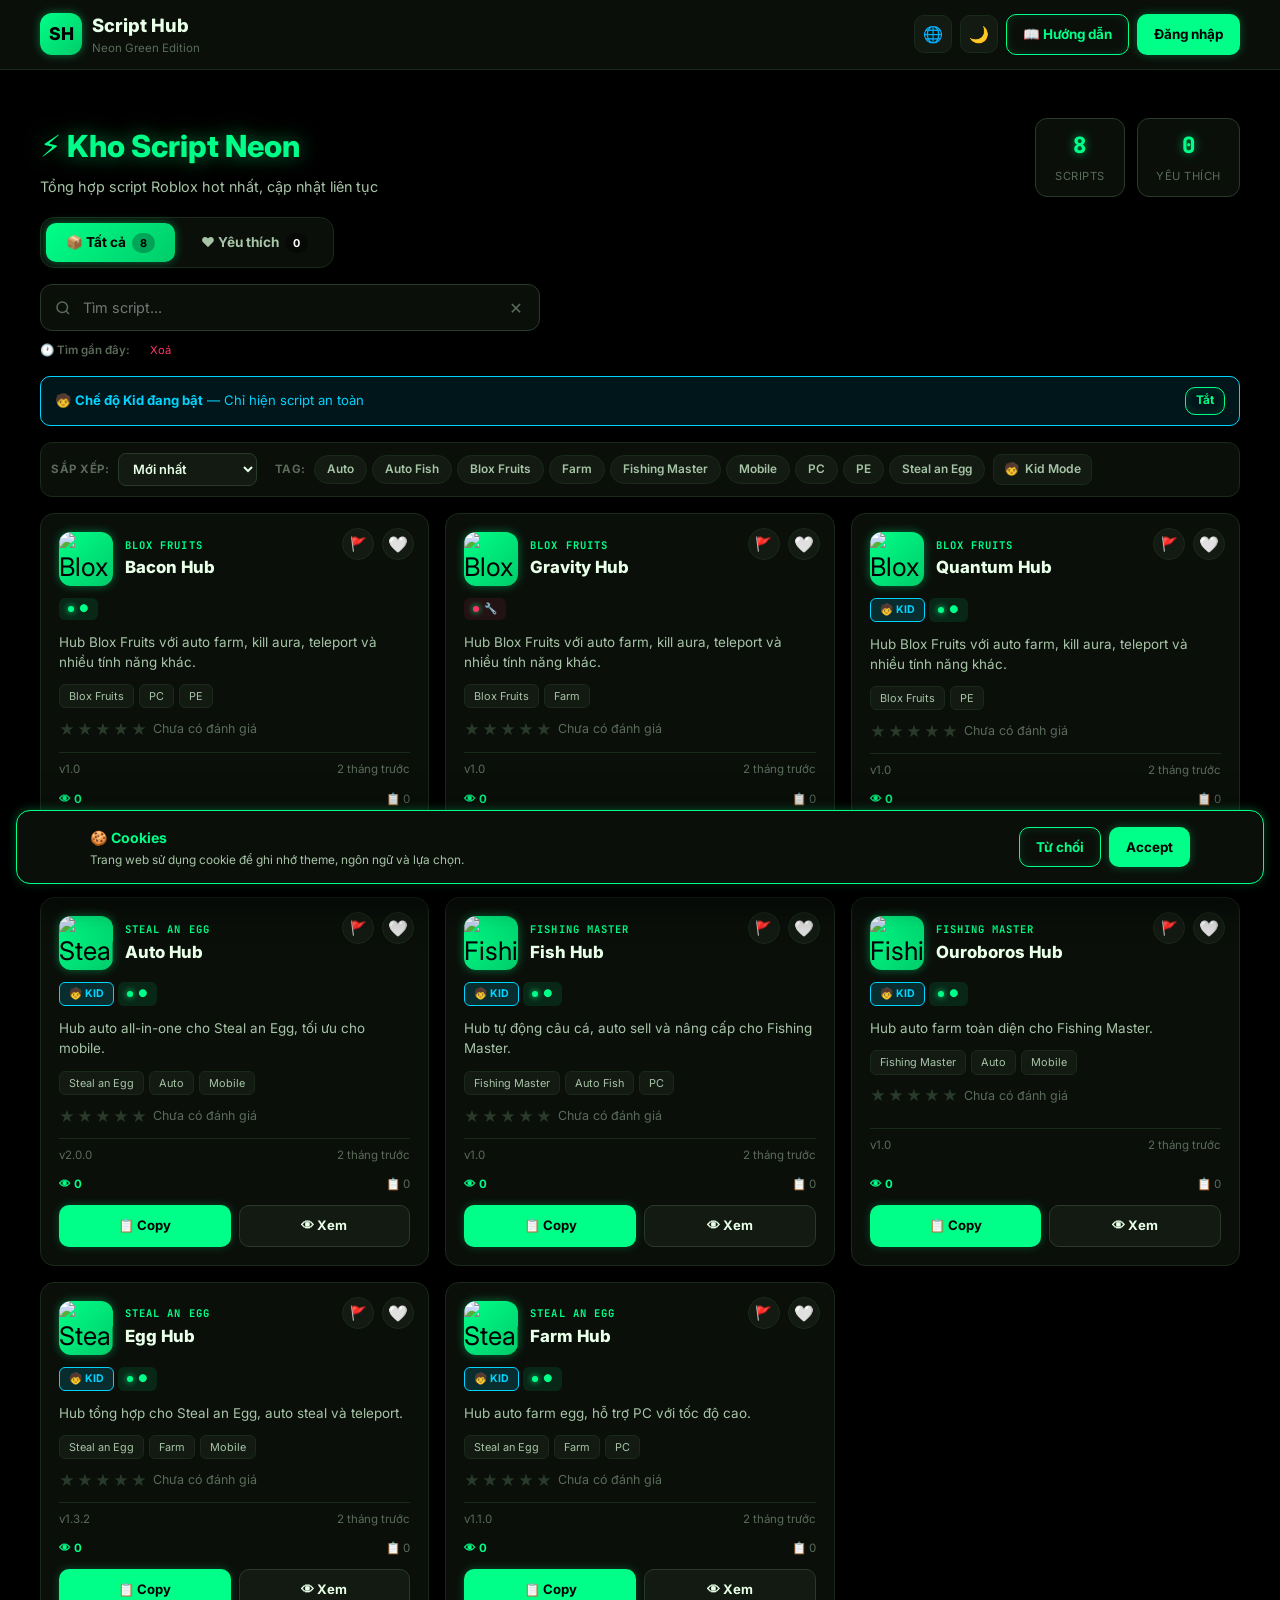
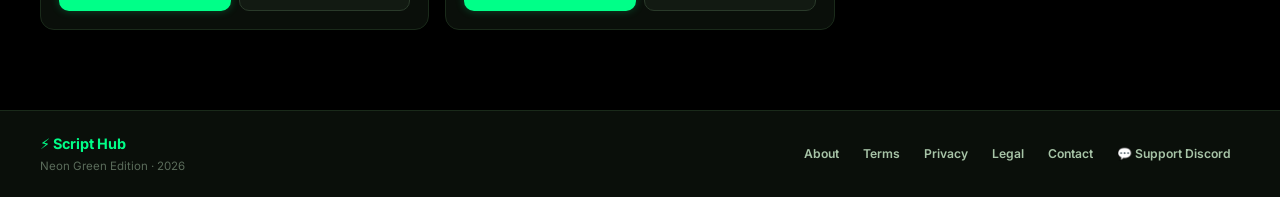
==== commit d72c85f1: "Update index.html" ====
--- a/index.html
+++ b/index.html
@@ -23,7 +23,6 @@
 <link href="https://fonts.googleapis.com/css2?family=Inter:wght@400;500;600;700;800&family=JetBrains+Mono:wght@500;700&display=swap" rel="stylesheet">
 
 <style>
-/* ============ NEON ĐEN + XANH LÁ ============ */
 :root,
 [data-theme="dark"] {
   --green: #00ff88;
@@ -32,11 +31,9 @@
   --green-glow: 0 0 20px rgba(0, 255, 136, .6);
   --green-glow-sm: 0 0 10px rgba(0, 255, 136, .4);
   --green-glow-lg: 0 0 40px rgba(0, 255, 136, .8);
-
   --blue: #00d4ff;
   --blue-dark: #0891b2;
   --blue-glow: 0 0 20px rgba(0, 212, 255, .5);
-
   --bg: #000000;
   --surface: #0a0f0a;
   --surface-2: #121a12;
@@ -46,7 +43,6 @@
   --muted: #5a6b5a;
   --line: #1a2a1a;
   --line-strong: #2a3a2a;
-
   --success: #00ff88;
   --success-bg: rgba(0, 255, 136, .1);
   --danger: #ff3366;
@@ -54,11 +50,9 @@
   --warning: #ffaa00;
   --warning-bg: rgba(255, 170, 0, .1);
   --star: #ffd700;
-
   --shadow: 0 4px 16px rgba(0, 0, 0, .8);
   --shadow-lg: 0 12px 40px rgba(0, 0, 0, .9);
 }
-
 [data-theme="light"] {
   --green: #00a854;
   --green-dark: #007a3d;
@@ -66,11 +60,9 @@
   --green-glow: 0 0 16px rgba(0, 168, 84, .3);
   --green-glow-sm: 0 0 8px rgba(0, 168, 84, .2);
   --green-glow-lg: 0 0 30px rgba(0, 168, 84, .4);
-
   --blue: #0284c7;
   --blue-dark: #0369a1;
   --blue-glow: 0 0 16px rgba(2, 132, 199, .3);
-
   --bg: #f0fdf4;
   --surface: #ffffff;
   --surface-2: #f0fdf4;
@@ -80,725 +72,282 @@
   --muted: #6b8f7a;
   --line: #d1fae5;
   --line-strong: #86efac;
-
   --success-bg: #dcfce7;
   --danger-bg: #fee2e2;
   --warning-bg: #fef3c7;
-
   --shadow: 0 4px 16px rgba(0, 168, 84, .1);
   --shadow-lg: 0 12px 40px rgba(0, 168, 84, .15);
 }
-
 * { box-sizing: border-box; margin: 0; padding: 0; }
 html { scroll-behavior: smooth; }
-
-body {
-  min-height: 100vh;
-  background: var(--bg);
-  color: var(--text);
-  font-family: Inter, system-ui, sans-serif;
-  line-height: 1.5;
-  transition: background .3s, color .3s;
-}
-
+body { min-height: 100vh; background: var(--bg); color: var(--text); font-family: Inter, system-ui, sans-serif; line-height: 1.5; transition: background .3s, color .3s; }
 button, input, select, textarea { font: inherit; color: inherit; }
 button { cursor: pointer; border: 0; background: none; }
 button:disabled { opacity: .5; cursor: not-allowed; }
 
-/* ============ HEADER ============ */
-.header {
-  position: sticky; top: 0; z-index: 100;
-  background: var(--surface);
-  border-bottom: 1px solid var(--line);
-}
-.header-inner {
-  width: min(1200px, calc(100% - 32px));
-  margin: 0 auto; padding: 12px 0;
-  display: flex; align-items: center; justify-content: space-between; gap: 16px;
-}
+/* HEADER */
+.header { position: sticky; top: 0; z-index: 100; background: var(--surface); border-bottom: 1px solid var(--line); }
+.header-inner { width: min(1200px, calc(100% - 32px)); margin: 0 auto; padding: 12px 0; display: flex; align-items: center; justify-content: space-between; gap: 16px; }
 .brand { display: flex; align-items: center; gap: 10px; text-decoration: none; }
-.brand-mark {
-  width: 42px; height: 42px;
-  display: grid; place-items: center;
-  background: linear-gradient(135deg, var(--green), var(--green-dark));
-  color: #000; border-radius: 12px;
-  font-weight: 800; font-size: 1.1rem;
-  box-shadow: var(--green-glow-sm);
-  animation: pulse 2s ease-in-out infinite;
-}
-@keyframes pulse {
-  0%, 100% { box-shadow: 0 0 10px rgba(0, 255, 136, .4); }
-  50%      { box-shadow: 0 0 25px rgba(0, 255, 136, .9); }
-}
+.brand-mark { width: 42px; height: 42px; display: grid; place-items: center; background: linear-gradient(135deg, var(--green), var(--green-dark)); color: #000; border-radius: 12px; font-weight: 800; font-size: 1.1rem; box-shadow: var(--green-glow-sm); animation: pulse 2s ease-in-out infinite; }
+@keyframes pulse { 0%,100%{box-shadow:0 0 10px rgba(0,255,136,.4);} 50%{box-shadow:0 0 25px rgba(0,255,136,.9);} }
 .brand h1 { font-size: 1.15rem; font-weight: 800; color: var(--text); }
 .brand p { font-size: .72rem; color: var(--muted); }
-
 .header-actions { display: flex; align-items: center; gap: 8px; }
 
-/* BUTTONS: xanh + xanh lá */
-.btn {
-  display: inline-flex; align-items: center; justify-content: center; gap: 6px;
-  padding: 9px 16px; border-radius: 10px;
-  font-size: .84rem; font-weight: 700;
-  border: 1px solid transparent; transition: all .15s;
-  white-space: nowrap;
-}
-.btn-primary {
-  background: var(--green);
-  color: #000;
-  box-shadow: 0 0 10px rgba(0, 255, 136, .3);
-}
-.btn-primary:hover:not(:disabled) {
-  background: var(--green-dark);
-  color: #fff;
-  box-shadow: var(--green-glow);
-}
-.btn-blue {
-  background: var(--blue);
-  color: #000;
-  box-shadow: 0 0 10px rgba(0, 212, 255, .3);
-}
-.btn-blue:hover:not(:disabled) {
-  background: var(--blue-dark);
-  color: #fff;
-  box-shadow: var(--blue-glow);
-}
-.btn-outline {
-  background: transparent;
-  color: var(--green);
-  border-color: var(--green);
-  box-shadow: inset 0 0 8px rgba(0, 255, 136, .15);
-}
-.btn-outline:hover:not(:disabled) {
-  background: var(--success-bg);
-  box-shadow: var(--green-glow-sm), inset 0 0 12px rgba(0, 255, 136, .25);
-}
-.btn-icon {
-  width: 38px; height: 38px; padding: 0;
-  border-radius: 10px;
-  background: var(--surface-2);
-  border: 1px solid var(--line);
-  color: var(--text-soft);
-  display: grid; place-items: center;
-  transition: all .15s;
-}
+.btn { display: inline-flex; align-items: center; justify-content: center; gap: 6px; padding: 9px 16px; border-radius: 10px; font-size: .84rem; font-weight: 700; border: 1px solid transparent; transition: all .15s; white-space: nowrap; }
+.btn-primary { background: var(--green); color: #000; box-shadow: 0 0 10px rgba(0,255,136,.3); }
+.btn-primary:hover:not(:disabled) { background: var(--green-dark); color: #fff; box-shadow: var(--green-glow); }
+.btn-outline { background: transparent; color: var(--green); border-color: var(--green); box-shadow: inset 0 0 8px rgba(0,255,136,.15); }
+.btn-outline:hover:not(:disabled) { background: var(--success-bg); box-shadow: var(--green-glow-sm), inset 0 0 12px rgba(0,255,136,.25); }
+.btn-icon { width: 38px; height: 38px; padding: 0; border-radius: 10px; background: var(--surface-2); border: 1px solid var(--line); color: var(--text-soft); display: grid; place-items: center; transition: all .15s; }
 .btn-icon:hover { border-color: var(--green); color: var(--green); box-shadow: var(--green-glow-sm); }
 .btn-block { width: 100%; padding: 12px; }
 
-/* LANG DROPDOWN */
+/* LANG */
 .lang-wrapper { position: relative; }
-.lang-menu {
-  position: absolute; top: calc(100% + 6px); right: 0;
-  min-width: 170px;
-  background: var(--surface);
-  border: 1px solid var(--line-strong);
-  border-radius: 10px;
-  box-shadow: var(--shadow-lg), var(--green-glow-sm);
-  padding: 6px;
-  opacity: 0; transform: translateY(-8px); pointer-events: none;
-  transition: all .15s; z-index: 300;
-}
+.lang-menu { position: absolute; top: calc(100% + 6px); right: 0; min-width: 170px; background: var(--surface); border: 1px solid var(--line-strong); border-radius: 10px; box-shadow: var(--shadow-lg), var(--green-glow-sm); padding: 6px; opacity: 0; transform: translateY(-8px); pointer-events: none; transition: all .15s; z-index: 300; }
 .lang-wrapper.open .lang-menu { opacity: 1; transform: translateY(0); pointer-events: auto; }
-.lang-item {
-  display: flex; align-items: center; gap: 10px;
-  width: 100%; padding: 9px 12px; border-radius: 7px;
-  font-size: .84rem; font-weight: 500;
-  color: var(--text-soft); text-align: left;
-  transition: all .12s;
-}
+.lang-item { display: flex; align-items: center; gap: 10px; width: 100%; padding: 9px 12px; border-radius: 7px; font-size: .84rem; font-weight: 500; color: var(--text-soft); text-align: left; transition: all .12s; }
 .lang-item:hover { background: var(--surface-2); color: var(--green); }
 .lang-item.active { background: var(--success-bg); color: var(--green); font-weight: 700; }
 .lang-item.active::after { content: "✓"; margin-left: auto; }
 
 /* USER */
 .user-menu { position: relative; }
-.user-btn {
-  display: flex; align-items: center; gap: 8px;
-  padding: 4px 12px 4px 4px;
-  border-radius: 999px;
-  background: var(--surface-2);
-  border: 1px solid var(--line);
-  transition: all .15s;
-}
+.user-btn { display: flex; align-items: center; gap: 8px; padding: 4px 12px 4px 4px; border-radius: 999px; background: var(--surface-2); border: 1px solid var(--line); transition: all .15s; }
 .user-btn:hover { border-color: var(--green); box-shadow: var(--green-glow-sm); }
-.user-avatar {
-  width: 30px; height: 30px; border-radius: 50%;
-  background: linear-gradient(135deg, var(--green), var(--green-dark));
-  color: #000; display: grid; place-items: center;
-  font-weight: 700; font-size: .82rem; overflow: hidden;
-  flex-shrink: 0;
-}
+.user-avatar { width: 30px; height: 30px; border-radius: 50%; background: linear-gradient(135deg, var(--green), var(--green-dark)); color: #000; display: grid; place-items: center; font-weight: 700; font-size: .82rem; overflow: hidden; flex-shrink: 0; }
 .user-avatar img { width: 100%; height: 100%; object-fit: cover; }
 .user-name { font-size: .82rem; font-weight: 600; max-width: 100px; overflow: hidden; text-overflow: ellipsis; white-space: nowrap; }
-
-.user-dropdown {
-  position: absolute; top: calc(100% + 8px); right: 0;
-  min-width: 220px;
-  background: var(--surface);
-  border: 1px solid var(--line-strong);
-  border-radius: 12px;
-  box-shadow: var(--shadow-lg), var(--green-glow-sm);
-  padding: 6px;
-  opacity: 0; transform: translateY(-8px); pointer-events: none;
-  transition: all .15s; z-index: 200;
-}
+.user-dropdown { position: absolute; top: calc(100% + 8px); right: 0; min-width: 220px; background: var(--surface); border: 1px solid var(--line-strong); border-radius: 12px; box-shadow: var(--shadow-lg), var(--green-glow-sm); padding: 6px; opacity: 0; transform: translateY(-8px); pointer-events: none; transition: all .15s; z-index: 200; }
 .user-menu.open .user-dropdown { opacity: 1; transform: translateY(0); pointer-events: auto; }
-.user-dd-header {
-  padding: 12px; border-bottom: 1px solid var(--line); margin-bottom: 4px;
-}
+.user-dd-header { padding: 12px; border-bottom: 1px solid var(--line); margin-bottom: 4px; }
 .user-dd-header strong { display: block; font-size: .85rem; margin-bottom: 2px; color: var(--green); }
 .user-dd-header span { font-size: .74rem; color: var(--muted); }
-.user-dd-item {
-  display: flex; align-items: center; gap: 10px;
-  width: 100%; padding: 10px 12px; border-radius: 8px;
-  font-size: .84rem; font-weight: 500;
-  color: var(--text-soft); text-align: left;
-  transition: all .15s;
-}
+.user-dd-item { display: flex; align-items: center; gap: 10px; width: 100%; padding: 10px 12px; border-radius: 8px; font-size: .84rem; font-weight: 500; color: var(--text-soft); text-align: left; transition: all .15s; }
 .user-dd-item:hover { background: var(--surface-2); color: var(--green); }
 .user-dd-item.danger { color: var(--danger); }
 .user-dd-item.danger:hover { background: var(--danger-bg); }
 
 /* CONTAINER */
-.container { width: min(1200px, calc(100% - 32px)); margin: 0 auto; padding: 24px 0 60px; position: relative; z-index: 1; }
-
-.hero {
-  padding: 24px 0 20px;
-  display: flex; align-items: flex-end; justify-content: space-between; gap: 20px;
-}
-.hero h2 {
-  font-size: clamp(1.4rem, 3vw, 1.9rem);
-  font-weight: 800;
-  color: var(--green);
-  text-shadow: 0 0 20px rgba(0, 255, 136, .5);
-  margin-bottom: 6px;
-}
+.container { width: min(1200px, calc(100% - 32px)); margin: 0 auto; padding: 24px 0 60px; }
+.hero { padding: 24px 0 20px; display: flex; align-items: flex-end; justify-content: space-between; gap: 20px; }
+.hero h2 { font-size: clamp(1.4rem, 3vw, 1.9rem); font-weight: 800; color: var(--green); text-shadow: 0 0 20px rgba(0,255,136,.5); margin-bottom: 6px; }
 .hero p { color: var(--text-soft); font-size: .9rem; }
 .hero-stats { display: flex; gap: 12px; }
-.stat-box {
-  text-align: center; padding: 10px 18px;
-  background: var(--surface);
-  border: 1px solid var(--line-strong);
-  border-radius: 12px;
-  min-width: 90px;
-}
-.stat-box strong {
-  display: block; font-size: 1.4rem; font-weight: 800;
-  color: var(--green);
-  font-family: "JetBrains Mono", monospace;
-  text-shadow: 0 0 10px rgba(0, 255, 136, .6);
-}
+.stat-box { text-align: center; padding: 10px 18px; background: var(--surface); border: 1px solid var(--line-strong); border-radius: 12px; min-width: 90px; }
+.stat-box strong { display: block; font-size: 1.4rem; font-weight: 800; color: var(--green); font-family: "JetBrains Mono", monospace; text-shadow: 0 0 10px rgba(0,255,136,.6); }
 .stat-box span { font-size: .7rem; color: var(--muted); text-transform: uppercase; letter-spacing: .05em; }
 
-/* TABS - FIX CLICK */
-.tab-bar {
-  display: flex; gap: 6px;
-  margin-bottom: 16px; padding: 5px;
-  background: var(--surface);
-  border: 1px solid var(--line);
-  border-radius: 14px;
-  width: fit-content;
-  position: relative;
-  z-index: 10;
-}
-.tab-btn {
-  padding: 9px 20px; border-radius: 10px;
-  font-size: .85rem; font-weight: 700;
-  color: var(--text-soft);
-  transition: all .15s;
-  display: inline-flex; align-items: center; gap: 6px;
-  position: relative;
-  z-index: 11;
-  user-select: none;
-}
-.tab-btn:hover { color: var(--green); background: var(--surface-2); }
-.tab-btn.active {
-  background: linear-gradient(135deg, var(--green), var(--green-dark));
-  color: #000;
-  box-shadow: var(--green-glow-sm);
-}
-.tab-btn .tab-count {
-  padding: 2px 8px; border-radius: 999px;
-  background: rgba(0,0,0,.35); color: #fff;
-  font-size: .68rem; font-weight: 700;
-}
+/* TABS */
+.tab-bar { display: flex; gap: 6px; margin-bottom: 16px; padding: 5px; background: var(--surface); border: 1px solid var(--line); border-radius: 14px; width: fit-content; position: relative; z-index: 10; }
+.tab-btn { padding: 9px 20px; border-radius: 10px; font-size: .85rem; font-weight: 700; color: var(--text-soft); transition: all .15s; display: inline-flex; align-items: center; gap: 6px; position: relative; z-index: 11; user-select: none; }
+.tab-btn:hover { color: var(--green); }
+.tab-btn.active { color: #000; }
+.tab-btn .tab-count { padding: 2px 8px; border-radius: 999px; background: rgba(0,0,0,.35); color: #fff; font-size: .68rem; font-weight: 700; position: relative; z-index: 2; }
 .tab-btn.active .tab-count { background: rgba(0,0,0,.25); color: #000; }
+.tab-indicator { position: absolute; top: 5px; bottom: 5px; background: linear-gradient(135deg, var(--green), var(--green-dark)); border-radius: 10px; transition: left .3s cubic-bezier(.4,0,.2,1), width .3s cubic-bezier(.4,0,.2,1); box-shadow: var(--green-glow-sm); z-index: 0; pointer-events: none; }
 
 /* SEARCH */
-.search-wrap { margin-bottom: 14px; position: relative; z-index: 5; }
+.search-wrap { margin-bottom: 14px; }
 .search-box { position: relative; display: flex; align-items: center; max-width: 500px; }
 .search-box svg { position: absolute; left: 14px; width: 18px; color: var(--muted); pointer-events: none; z-index: 2; }
-#searchInput {
-  width: 100%; padding: 12px 42px;
-  border: 1px solid var(--line-strong); border-radius: 12px;
-  background: var(--surface); color: var(--text);
-  outline: none; font-size: .9rem;
-  transition: all .15s;
-  position: relative;
-  z-index: 1;
-}
-#searchInput:focus {
-  border-color: var(--green);
-  box-shadow: 0 0 0 3px rgba(0, 255, 136, .15), var(--green-glow-sm);
-}
-.search-clear {
-  position: absolute; right: 10px;
-  width: 28px; height: 28px; border-radius: 6px;
-  display: grid; place-items: center;
-  color: var(--muted);
-  z-index: 3;
-  cursor: pointer;
-}
+#searchInput { width: 100%; padding: 12px 42px; border: 1px solid var(--line-strong); border-radius: 12px; background: var(--surface); color: var(--text); outline: none; font-size: .9rem; transition: all .15s; position: relative; z-index: 1; }
+#searchInput:focus { border-color: var(--green); box-shadow: 0 0 0 3px rgba(0,255,136,.15), var(--green-glow-sm); }
+.search-clear { position: absolute; right: 10px; width: 28px; height: 28px; border-radius: 6px; display: grid; place-items: center; color: var(--muted); z-index: 3; cursor: pointer; }
+.search-history { margin-top: 8px; display: flex; gap: 6px; flex-wrap: wrap; align-items: center; }
+.search-history-label { font-size: .72rem; color: var(--muted); font-weight: 600; }
+.search-history-chip { padding: 4px 10px; background: var(--surface-2); border: 1px solid var(--line); border-radius: 999px; font-size: .72rem; color: var(--text-soft); cursor: pointer; transition: all .15s; }
+.search-history-chip:hover { border-color: var(--green); color: var(--green); }
+.search-history-clear { font-size: .7rem; color: var(--danger); padding: 3px 8px; border-radius: 6px; cursor: pointer; }
+.search-history-clear:hover { background: var(--danger-bg); }
 
 /* TOOLBAR */
-.toolbar {
-  display: flex; flex-wrap: wrap;
-  gap: 8px; margin-bottom: 16px; padding: 10px;
-  background: var(--surface);
-  border: 1px solid var(--line);
-  border-radius: 12px;
-  align-items: center;
-  position: relative;
-  z-index: 5;
-}
-.toolbar-label {
-  font-size: .72rem; color: var(--muted);
-  font-weight: 700; text-transform: uppercase; letter-spacing: .05em;
-}
-.sort-select {
-  background: var(--surface-2);
-  color: var(--text);
-  border: 1px solid var(--line-strong);
-  border-radius: 8px;
-  padding: 7px 10px;
-  font-size: .8rem; font-weight: 600;
-  cursor: pointer;
-}
-.sort-select:focus { outline: none; border-color: var(--green); box-shadow: var(--green-glow-sm); }
-.tag-chip {
-  padding: 5px 12px; border-radius: 999px;
-  background: var(--surface-2);
-  border: 1px solid var(--line);
-  color: var(--text-soft);
-  font-size: .74rem; font-weight: 600;
-  transition: all .15s; cursor: pointer;
-}
+.toolbar { display: flex; flex-wrap: wrap; gap: 8px; margin-bottom: 16px; padding: 10px; background: var(--surface); border: 1px solid var(--line); border-radius: 12px; align-items: center; }
+.toolbar-label { font-size: .72rem; color: var(--muted); font-weight: 700; text-transform: uppercase; letter-spacing: .05em; }
+.sort-select { background: var(--surface-2); color: var(--text); border: 1px solid var(--line-strong); border-radius: 8px; padding: 7px 10px; font-size: .8rem; font-weight: 600; cursor: pointer; }
+.sort-select:focus { outline: none; border-color: var(--green); }
+.tag-chip { padding: 5px 12px; border-radius: 999px; background: var(--surface-2); border: 1px solid var(--line); color: var(--text-soft); font-size: .74rem; font-weight: 600; transition: all .15s; cursor: pointer; }
 .tag-chip:hover { border-color: var(--green); color: var(--green); }
-.tag-chip.active {
-  background: var(--green); color: #000; border-color: var(--green);
-  box-shadow: var(--green-glow-sm);
-}
+.tag-chip.active { background: var(--green); color: #000; border-color: var(--green); box-shadow: var(--green-glow-sm); }
+.kid-toggle { display: flex; align-items: center; gap: 6px; padding: 5px 10px; background: var(--surface-2); border: 1px solid var(--line); border-radius: 8px; cursor: pointer; font-size: .76rem; font-weight: 600; color: var(--text-soft); }
+.kid-toggle:hover { border-color: var(--blue); color: var(--blue); }
+.kid-toggle.active { background: rgba(0,212,255,.15); color: var(--blue); border-color: var(--blue); }
+
+/* TRENDING */
+.trending-section { margin-bottom: 20px; padding: 16px; background: var(--surface); border: 1px solid var(--line-strong); border-radius: 14px; position: relative; overflow: hidden; }
+.trending-section::before { content: ""; position: absolute; top: 0; left: 0; right: 0; height: 2px; background: linear-gradient(90deg, transparent, var(--green), transparent); animation: trendingShine 3s linear infinite; }
+@keyframes trendingShine { 0%{transform:translateX(-100%);} 100%{transform:translateX(100%);} }
+.trending-header { display: flex; justify-content: space-between; align-items: center; margin-bottom: 12px; }
+.trending-header h4 { font-size: .9rem; font-weight: 800; color: var(--green); text-shadow: 0 0 10px rgba(0,255,136,.5); }
+.trending-list { display: grid; grid-template-columns: repeat(auto-fill, minmax(200px, 1fr)); gap: 10px; }
+.trending-item { display: flex; align-items: center; gap: 10px; padding: 10px; background: var(--surface-2); border: 1px solid var(--line); border-radius: 10px; cursor: pointer; transition: all .15s; position: relative; }
+.trending-item:hover { border-color: var(--green); box-shadow: var(--green-glow-sm); transform: translateX(3px); }
+.trending-rank { position: absolute; top: -6px; left: -6px; width: 24px; height: 24px; border-radius: 50%; background: linear-gradient(135deg, var(--green), var(--green-dark)); color: #000; display: grid; place-items: center; font-size: .72rem; font-weight: 800; border: 2px solid var(--surface); z-index: 2; }
+.trending-rank.top1 { background: linear-gradient(135deg, #ffd700, #ffb800); }
+.trending-rank.top2 { background: linear-gradient(135deg, #c0c0c0, #a8a8a8); }
+.trending-rank.top3 { background: linear-gradient(135deg, #cd7f32, #b06f2a); }
+.trending-icon { width: 34px; height: 34px; border-radius: 8px; background: linear-gradient(135deg, var(--green), var(--green-dark)); display: grid; place-items: center; overflow: hidden; flex-shrink: 0; color: #000; font-size: .9rem; }
+.trending-icon img { width: 100%; height: 100%; object-fit: cover; }
+.trending-info { min-width: 0; flex: 1; }
+.trending-name { font-size: .8rem; font-weight: 700; color: var(--text); overflow: hidden; text-overflow: ellipsis; white-space: nowrap; }
+.trending-stat { font-size: .68rem; color: var(--muted); }
 
 /* GRID */
-.grid {
-  display: grid;
-  grid-template-columns: repeat(auto-fill, minmax(320px, 1fr));
-  gap: 16px;
-  position: relative;
-  z-index: 1;
-}
-
-.card {
-  background: var(--surface);
-  border: 1px solid var(--line);
-  border-radius: 14px;
-  padding: 18px;
-  display: flex; flex-direction: column; gap: 12px;
-  transition: border-color .15s, box-shadow .15s;
-  position: relative;
-}
-.card:hover {
-  border-color: var(--green);
-  box-shadow: 0 0 30px rgba(0, 255, 136, .15);
-}
-
+.grid { display: grid; grid-template-columns: repeat(auto-fill, minmax(320px, 1fr)); gap: 16px; position: relative; z-index: 1; }
+.grid.animating { animation: tabFadeIn .35s cubic-bezier(.4,0,.2,1); }
+@keyframes tabFadeIn { from { opacity: 0; transform: translateY(8px); } to { opacity: 1; transform: translateY(0); } }
+
+.card { background: var(--surface); border: 1px solid var(--line); border-radius: 14px; padding: 18px; display: flex; flex-direction: column; gap: 12px; transition: border-color .15s, box-shadow .15s; position: relative; }
+.card:hover { border-color: var(--green); box-shadow: 0 0 30px rgba(0,255,136,.15); }
 .card-header { display: flex; align-items: center; gap: 12px; }
-.card-logo {
-  width: 54px; height: 54px; flex-shrink: 0;
-  border-radius: 12px;
-  background: linear-gradient(135deg, var(--green), var(--green-dark));
-  color: #000;
-  display: grid; place-items: center;
-  font-size: 1.6rem;
-  overflow: hidden;
-  box-shadow: var(--green-glow-sm);
-}
+.card-logo { width: 54px; height: 54px; flex-shrink: 0; border-radius: 12px; background: linear-gradient(135deg, var(--green), var(--green-dark)); color: #000; display: grid; place-items: center; font-size: 1.6rem; overflow: hidden; box-shadow: var(--green-glow-sm); }
 .card-logo img { width: 100%; height: 100%; object-fit: cover; display: block; }
 .card-header-text { min-width: 0; flex: 1; padding-right: 76px; }
-.card-category {
-  display: block; margin-bottom: 2px;
-  font-family: "JetBrains Mono", monospace;
-  font-size: .66rem; text-transform: uppercase;
-  color: var(--green);
-  letter-spacing: .1em; font-weight: 700;
-  text-shadow: 0 0 8px rgba(0, 255, 136, .5);
-}
+.card-category { display: block; margin-bottom: 2px; font-family: "JetBrains Mono", monospace; font-size: .66rem; text-transform: uppercase; color: var(--green); letter-spacing: .1em; font-weight: 700; }
 .card-title { font-size: 1.05rem; font-weight: 800; color: var(--text); }
-
 .badges { display: flex; gap: 4px; flex-wrap: wrap; }
-.badge {
-  padding: 3px 9px; border-radius: 6px;
-  font-size: .66rem; font-weight: 700;
-}
+.badge { padding: 3px 9px; border-radius: 6px; font-size: .66rem; font-weight: 700; }
 .badge-new { background: var(--success-bg); color: var(--green); border: 1px solid var(--line-strong); }
 .badge-hot { background: var(--danger-bg); color: var(--danger); }
+.badge-kid { background: rgba(0,212,255,.15); color: var(--blue); border: 1px solid var(--blue); }
 .badge-status { display: inline-flex; align-items: center; gap: 5px; }
 .badge-status i { width: 6px; height: 6px; border-radius: 50%; background: var(--green); box-shadow: 0 0 6px var(--green); }
 .badge-status.online { background: var(--success-bg); color: var(--green); }
 .badge-status.maintenance { background: var(--danger-bg); color: var(--danger); }
-.badge-status.maintenance i { background: var(--danger); box-shadow: 0 0 6px var(--danger); }
-
-.card-desc {
-  font-size: .84rem; color: var(--text-soft);
-  line-height: 1.5;
-  display: -webkit-box;
-  -webkit-line-clamp: 3;
-  -webkit-box-orient: vertical;
-  overflow: hidden;
-}
-
+.badge-status.maintenance i { background: var(--danger); }
+.card-desc { font-size: .84rem; color: var(--text-soft); line-height: 1.5; display: -webkit-box; -webkit-line-clamp: 3; -webkit-box-orient: vertical; overflow: hidden; }
 .tags { display: flex; flex-wrap: wrap; gap: 5px; }
-.tags span {
-  padding: 3px 9px; background: var(--surface-2);
-  border: 1px solid var(--line);
-  border-radius: 6px;
-  font-size: .68rem; color: var(--text-soft);
-  transition: all .15s;
-}
+.tags span { padding: 3px 9px; background: var(--surface-2); border: 1px solid var(--line); border-radius: 6px; font-size: .68rem; color: var(--text-soft); transition: all .15s; }
 .tags span[data-tag] { cursor: pointer; }
 .tags span[data-tag]:hover { border-color: var(--green); color: var(--green); }
-
-.card-rating {
-  display: flex; align-items: center; gap: 6px;
-  font-size: .78rem; color: var(--muted);
-}
+.card-rating { display: flex; align-items: center; gap: 6px; font-size: .78rem; color: var(--muted); }
 .stars-display { display: inline-flex; gap: 2px; }
 .star { color: var(--line-strong); font-size: .95rem; line-height: 1; }
-.star.filled { color: var(--star); text-shadow: 0 0 6px rgba(255, 215, 0, .5); }
-
-.card-meta {
-  display: flex; justify-content: space-between;
-  font-size: .72rem; color: var(--muted);
-  padding-top: 8px; border-top: 1px solid var(--line);
-  margin-top: auto;
-}
+.star.filled { color: var(--star); }
+.card-meta { display: flex; justify-content: space-between; font-size: .72rem; color: var(--muted); padding-top: 8px; border-top: 1px solid var(--line); margin-top: auto; }
 .card-views { color: var(--green); font-weight: 700; }
-
 .card-actions { display: grid; grid-template-columns: 1fr 1fr; gap: 8px; }
-.btn-copy {
-  background: var(--green); color: #000;
-  padding: 10px; border-radius: 10px;
-  font-weight: 700; font-size: .82rem;
-  transition: all .15s;
-  box-shadow: 0 0 8px rgba(0, 255, 136, .25);
-}
-.btn-copy:hover:not(:disabled) {
-  background: var(--green-dark);
-  color: #fff;
-  box-shadow: var(--green-glow);
-}
-.btn-view {
-  background: var(--surface-2);
-  color: var(--text);
-  padding: 10px; border-radius: 10px;
-  font-weight: 700; font-size: .82rem;
-  border: 1px solid var(--line-strong);
-  transition: all .15s;
-}
-.btn-view:hover {
-  border-color: var(--blue);
-  color: var(--blue);
-  box-shadow: 0 0 8px rgba(0, 212, 255, .3);
-}
-
-.fav-btn, .report-btn-card {
-  position: absolute; top: 14px;
-  width: 32px; height: 32px; border-radius: 50%;
-  background: var(--surface-2);
-  border: 1px solid var(--line);
-  display: grid; place-items: center;
-  font-size: 1rem; z-index: 2;
-  transition: all .15s;
-}
+.btn-copy { background: var(--green); color: #000; padding: 10px; border-radius: 10px; font-weight: 700; font-size: .82rem; transition: all .15s; box-shadow: 0 0 8px rgba(0,255,136,.25); }
+.btn-copy:hover:not(:disabled) { background: var(--green-dark); color: #fff; }
+.btn-view { background: var(--surface-2); color: var(--text); padding: 10px; border-radius: 10px; font-weight: 700; font-size: .82rem; border: 1px solid var(--line-strong); transition: all .15s; }
+.btn-view:hover { border-color: var(--blue); color: var(--blue); }
+.fav-btn, .report-btn-card { position: absolute; top: 14px; width: 32px; height: 32px; border-radius: 50%; background: var(--surface-2); border: 1px solid var(--line); display: grid; place-items: center; font-size: 1rem; z-index: 2; transition: all .15s; }
 .fav-btn { right: 14px; }
 .report-btn-card { right: 54px; font-size: .85rem; }
 .fav-btn:hover { border-color: var(--danger); }
 .fav-btn.active { background: var(--danger-bg); border-color: var(--danger); }
 .report-btn-card:hover { border-color: var(--warning); }
-
 .empty { text-align: center; padding: 60px 20px; color: var(--muted); }
 .empty-icon { font-size: 3rem; margin-bottom: 12px; opacity: .4; }
 
+/* SKELETON */
+.skeleton-card { background: var(--surface); border: 1px solid var(--line); border-radius: 14px; padding: 18px; display: flex; flex-direction: column; gap: 12px; }
+.skel-line { height: 14px; border-radius: 6px; background: linear-gradient(90deg, var(--surface-2) 25%, var(--surface-hover) 50%, var(--surface-2) 75%); background-size: 200% 100%; animation: shimmer 1.4s infinite; }
+.skel-line.short { width: 60%; }
+.skel-line.title { height: 20px; width: 70%; }
+.skel-logo { width: 54px; height: 54px; border-radius: 12px; background: linear-gradient(90deg, var(--surface-2) 25%, var(--surface-hover) 50%, var(--surface-2) 75%); background-size: 200% 100%; animation: shimmer 1.4s infinite; }
+.skel-header { display: flex; align-items: center; gap: 12px; }
+.skel-header-content { flex: 1; display: flex; flex-direction: column; gap: 6px; }
+@keyframes shimmer { 0%{background-position:200% 0;} 100%{background-position:-200% 0;} }
+
+/* BACK TO TOP */
+.back-to-top { position: fixed; right: 20px; bottom: 20px; width: 46px; height: 46px; border-radius: 50%; background: var(--green); color: #000; display: grid; place-items: center; font-size: 1.3rem; font-weight: 800; box-shadow: var(--green-glow); opacity: 0; transform: translateY(20px) scale(.8); pointer-events: none; transition: all .25s cubic-bezier(.4,0,.2,1); z-index: 999; cursor: pointer; border: 2px solid var(--green-light); }
+.back-to-top.show { opacity: 1; transform: translateY(0) scale(1); pointer-events: auto; }
+.back-to-top:hover { background: var(--green-dark); color: #fff; transform: translateY(-3px) scale(1.1); }
+
 /* MODAL */
-.modal-overlay {
-  position: fixed; inset: 0;
-  background: rgba(0, 0, 0, .85);
-  z-index: 1000;
-  display: grid; place-items: center; padding: 20px;
-  opacity: 0; pointer-events: none;
-  transition: opacity .2s;
-}
+.modal-overlay { position: fixed; inset: 0; background: rgba(0,0,0,.85); z-index: 1000; display: grid; place-items: center; padding: 20px; opacity: 0; pointer-events: none; transition: opacity .2s; }
 .modal-overlay.show { opacity: 1; pointer-events: auto; }
-.modal {
-  width: min(720px, 100%);
-  max-height: calc(100vh - 40px);
-  background: var(--surface);
-  border: 1px solid var(--green);
-  border-radius: 16px;
-  box-shadow: var(--green-glow);
-  overflow: hidden;
-  display: flex; flex-direction: column;
-  transform: translateY(10px);
-  transition: transform .2s;
-}
+.modal { width: min(720px, 100%); max-height: calc(100vh - 40px); background: var(--surface); border: 1px solid var(--green); border-radius: 16px; box-shadow: var(--green-glow); overflow: hidden; display: flex; flex-direction: column; transform: translateY(10px); transition: transform .2s; }
 .modal-overlay.show .modal { transform: translateY(0); }
-.modal-header {
-  padding: 18px 22px;
-  border-bottom: 1px solid var(--line);
-  display: flex; justify-content: space-between; align-items: flex-start; gap: 12px;
-}
+.modal-header { padding: 18px 22px; border-bottom: 1px solid var(--line); display: flex; justify-content: space-between; align-items: flex-start; gap: 12px; }
 .modal-header h3 { font-size: 1.15rem; font-weight: 800; color: var(--green); }
-.modal-header .eyebrow {
-  font-size: .68rem; text-transform: uppercase;
-  color: var(--green); letter-spacing: .1em;
-  font-weight: 700; margin-bottom: 4px; display: block;
-  text-shadow: 0 0 8px rgba(0, 255, 136, .5);
-}
-.modal-close {
-  width: 34px; height: 34px; border-radius: 10px;
-  display: grid; place-items: center;
-  color: var(--muted); font-size: 1.3rem; line-height: 1;
-  transition: all .15s;
-}
+.modal-header .eyebrow { font-size: .68rem; text-transform: uppercase; color: var(--green); letter-spacing: .1em; font-weight: 700; margin-bottom: 4px; display: block; }
+.modal-close { width: 34px; height: 34px; border-radius: 10px; display: grid; place-items: center; color: var(--muted); font-size: 1.3rem; line-height: 1; transition: all .15s; }
 .modal-close:hover { background: var(--danger-bg); color: var(--danger); }
 .modal-body { padding: 22px; overflow-y: auto; flex: 1; }
 .modal-meta { display: flex; flex-wrap: wrap; gap: 6px; margin-bottom: 16px; }
-.modal-meta span {
-  padding: 4px 10px; background: var(--surface-2);
-  border: 1px solid var(--line);
-  border-radius: 6px; font-size: .72rem;
-  color: var(--text-soft);
-  font-family: "JetBrains Mono", monospace;
-}
+.modal-meta span { padding: 4px 10px; background: var(--surface-2); border: 1px solid var(--line); border-radius: 6px; font-size: .72rem; color: var(--text-soft); font-family: "JetBrains Mono", monospace; }
 .modal-meta .meta-online { color: var(--green); border-color: var(--line-strong); }
 .modal-meta .meta-maintenance { color: var(--danger); }
-.script-code {
-  background: #000;
-  border: 1px solid var(--line-strong);
-  color: var(--green-light);
-  padding: 16px; border-radius: 12px;
-  overflow: auto; max-height: 320px;
-  font-family: "JetBrains Mono", monospace;
-  font-size: .8rem; line-height: 1.6;
-  white-space: pre;
-}
-.modal-actions {
-  padding: 16px 22px;
-  border-top: 1px solid var(--line);
-  display: flex; justify-content: flex-end; gap: 8px; flex-wrap: wrap;
-}
-
-/* ============ AUTH MODAL — GỌN ============ */
+.script-code { background: #000; border: 1px solid var(--line-strong); color: var(--green-light); padding: 16px; border-radius: 12px; overflow: auto; max-height: 320px; font-family: "JetBrains Mono", monospace; font-size: .8rem; line-height: 1.6; white-space: pre; }
+.modal-actions { padding: 16px 22px; border-top: 1px solid var(--line); display: flex; justify-content: flex-end; gap: 8px; flex-wrap: wrap; }
+
+/* AUTH MODAL */
 .auth-modal .modal { width: min(380px, 100%); }
-.auth-modal .modal-header { padding: 16px 18px; }
-.auth-modal .modal-header h3 { font-size: 1rem; }
-.auth-modal .modal-body { padding: 16px 18px; }
-
-.auth-tabs {
-  display: flex; gap: 4px; padding: 4px;
-  background: var(--surface-2);
-  border-radius: 10px;
-  margin-bottom: 16px;
-}
-.auth-tab {
-  flex: 1; padding: 8px; border-radius: 7px;
-  font-weight: 700; font-size: .8rem;
-  color: var(--text-soft);
-  transition: all .15s;
-}
-.auth-tab.active {
-  background: var(--green);
-  color: #000;
-  box-shadow: var(--green-glow-sm);
-}
+.auth-tabs { display: flex; gap: 4px; padding: 4px; background: var(--surface-2); border-radius: 10px; margin-bottom: 16px; }
+.auth-tab { flex: 1; padding: 8px; border-radius: 7px; font-weight: 700; font-size: .8rem; color: var(--text-soft); transition: all .15s; }
+.auth-tab.active { background: var(--green); color: #000; box-shadow: var(--green-glow-sm); }
 .form-group { margin-bottom: 10px; }
-.form-group label {
-  display: block; font-size: .74rem;
-  font-weight: 600; color: var(--text-soft);
-  margin-bottom: 5px;
-}
-.form-group input {
-  width: 100%; padding: 10px 12px;
-  border: 1px solid var(--line-strong);
-  border-radius: 8px;
-  background: var(--surface-2);
-  color: var(--text);
-  font-size: .85rem; outline: none;
-  transition: all .15s;
-}
-.form-group input:focus {
-  border-color: var(--green);
-  box-shadow: 0 0 0 3px rgba(0, 255, 136, .15);
-}
-.form-hint {
-  font-size: .68rem; color: var(--muted);
-  margin-top: 3px; font-style: italic;
-}
-.captcha-box {
-  padding: 10px;
-  background: var(--surface-2);
-  border: 1px dashed var(--line-strong);
-  border-radius: 8px;
-  margin-bottom: 10px;
-}
-.captcha-label {
-  display: block; font-size: .7rem;
-  color: var(--text-soft); margin-bottom: 6px; font-weight: 600;
-}
+.form-group label { display: block; font-size: .74rem; font-weight: 600; color: var(--text-soft); margin-bottom: 5px; }
+.form-group input { width: 100%; padding: 10px 12px; border: 1px solid var(--line-strong); border-radius: 8px; background: var(--surface-2); color: var(--text); font-size: .85rem; outline: none; transition: all .15s; }
+.form-group input:focus { border-color: var(--green); box-shadow: 0 0 0 3px rgba(0,255,136,.15); }
+.form-hint { font-size: .68rem; color: var(--muted); margin-top: 3px; font-style: italic; }
+.captcha-box { padding: 10px; background: var(--surface-2); border: 1px dashed var(--line-strong); border-radius: 8px; margin-bottom: 10px; }
+.captcha-label { display: block; font-size: .7rem; color: var(--text-soft); margin-bottom: 6px; font-weight: 600; }
 .captcha-row { display: flex; align-items: center; gap: 6px; }
-.captcha-question {
-  padding: 7px 12px;
-  background: var(--surface);
-  border: 1px solid var(--line);
-  border-radius: 6px;
-  font-family: "JetBrains Mono", monospace;
-  font-weight: 700; font-size: .9rem;
-  color: var(--green);
-  white-space: nowrap;
-  text-shadow: 0 0 6px rgba(0, 255, 136, .5);
-}
-.captcha-input {
-  flex: 1; padding: 8px 10px;
-  border: 1px solid var(--line-strong);
-  border-radius: 6px;
-  background: var(--surface);
-  color: var(--text);
-  font-size: .85rem; outline: none;
-  text-align: center; font-weight: 700;
-  min-width: 0;
-}
+.captcha-question { padding: 7px 12px; background: var(--surface); border: 1px solid var(--line); border-radius: 6px; font-family: "JetBrains Mono", monospace; font-weight: 700; font-size: .9rem; color: var(--green); white-space: nowrap; }
+.captcha-input { flex: 1; padding: 8px 10px; border: 1px solid var(--line-strong); border-radius: 6px; background: var(--surface); color: var(--text); font-size: .85rem; outline: none; text-align: center; font-weight: 700; min-width: 0; }
 .captcha-input:focus { border-color: var(--green); }
-.captcha-refresh {
-  width: 32px; height: 32px; border-radius: 6px;
-  background: var(--surface);
-  border: 1px solid var(--line);
-  display: grid; place-items: center;
-  color: var(--text-soft); font-size: .9rem;
-  transition: all .15s;
-  flex-shrink: 0;
-}
+.captcha-refresh { width: 32px; height: 32px; border-radius: 6px; background: var(--surface); border: 1px solid var(--line); display: grid; place-items: center; color: var(--text-soft); font-size: .9rem; transition: all .15s; flex-shrink: 0; }
 .captcha-refresh:hover { border-color: var(--green); color: var(--green); }
-
-.divider {
-  display: flex; align-items: center; gap: 10px;
-  margin: 12px 0;
-  color: var(--muted); font-size: .72rem;
-}
-.divider::before, .divider::after {
-  content: ""; flex: 1; height: 1px;
-  background: var(--line);
-}
-.btn-google {
-  width: 100%; padding: 10px;
-  background: var(--surface-2);
-  border: 1px solid var(--line-strong);
-  border-radius: 8px;
-  display: flex; align-items: center; justify-content: center; gap: 8px;
-  font-weight: 600; font-size: .82rem;
-  transition: all .15s;
-}
-.btn-google:hover { border-color: var(--blue); box-shadow: 0 0 8px rgba(0, 212, 255, .3); }
+.terms-checkbox { display: flex; align-items: flex-start; gap: 8px; padding: 10px; background: var(--surface-2); border: 1px solid var(--line); border-radius: 8px; margin-bottom: 12px; cursor: pointer; transition: all .15s; user-select: none; }
+.terms-checkbox:hover { border-color: var(--green); }
+.terms-checkbox input { width: 16px; height: 16px; margin-top: 2px; accent-color: var(--green); cursor: pointer; flex-shrink: 0; }
+.terms-checkbox span { font-size: .76rem; color: var(--text-soft); line-height: 1.5; }
+.terms-checkbox a { color: var(--green); text-decoration: underline; font-weight: 600; }
+.divider { display: flex; align-items: center; gap: 10px; margin: 12px 0; color: var(--muted); font-size: .72rem; }
+.divider::before, .divider::after { content: ""; flex: 1; height: 1px; background: var(--line); }
+.btn-google { width: 100%; padding: 10px; background: var(--surface-2); border: 1px solid var(--line-strong); border-radius: 8px; display: flex; align-items: center; justify-content: center; gap: 8px; font-weight: 600; font-size: .82rem; transition: all .15s; }
+.btn-google:hover { border-color: var(--blue); }
 .btn-google img { width: 16px; height: 16px; }
-
-.auth-error {
-  padding: 9px 12px;
-  background: var(--danger-bg);
-  color: var(--danger);
-  border-radius: 8px;
-  font-size: .78rem;
-  margin-bottom: 10px;
-  display: none;
-}
+.auth-error { padding: 9px 12px; background: var(--danger-bg); color: var(--danger); border-radius: 8px; font-size: .78rem; margin-bottom: 10px; display: none; }
 .auth-error.show { display: block; }
 
 /* RATING */
-.rating-box {
-  margin-top: 20px; padding: 18px;
-  background: var(--surface-2);
-  border: 1px solid var(--line);
-  border-radius: 12px;
-  text-align: center;
-}
+.rating-box { margin-top: 20px; padding: 18px; background: var(--surface-2); border: 1px solid var(--line); border-radius: 12px; text-align: center; }
 .rating-box h5 { font-size: .85rem; color: var(--text-soft); font-weight: 700; margin-bottom: 10px; }
-.rating-avg {
-  font-size: 2.2rem; font-weight: 800;
-  color: var(--star); line-height: 1;
-  font-family: "JetBrains Mono", monospace;
-  text-shadow: 0 0 15px rgba(255, 215, 0, .6);
-}
+.rating-avg { font-size: 2.2rem; font-weight: 800; color: var(--star); line-height: 1; font-family: "JetBrains Mono", monospace; text-shadow: 0 0 15px rgba(255,215,0,.6); }
 .rating-count { font-size: .75rem; color: var(--muted); margin: 6px 0 12px; }
 .stars-interactive { display: inline-flex; gap: 4px; }
-.stars-interactive .star {
-  cursor: pointer; font-size: 1.6rem;
-  color: var(--line-strong);
-  transition: all .12s;
-}
-.stars-interactive .star.hover,
-.stars-interactive .star.filled { color: var(--star); text-shadow: 0 0 10px rgba(255, 215, 0, .8); }
+.stars-interactive .star { cursor: pointer; font-size: 1.6rem; color: var(--line-strong); transition: all .12s; }
+.stars-interactive .star.hover, .stars-interactive .star.filled { color: var(--star); text-shadow: 0 0 10px rgba(255,215,0,.8); }
 .rating-hint { font-size: .75rem; color: var(--muted); margin-top: 10px; }
 
 /* PROFILE */
-.profile-modal .modal { width: min(440px, 100%); }
-.profile-header {
-  display: flex; flex-direction: column;
-  align-items: center; gap: 10px;
-  padding: 10px 0 20px;
-}
-.avatar-large {
-  width: 100px; height: 100px; border-radius: 50%;
-  background: linear-gradient(135deg, var(--green), var(--green-dark));
-  color: #000;
-  display: grid; place-items: center;
-  font-size: 2.5rem; font-weight: 800;
-  overflow: hidden; position: relative;
-  border: 3px solid var(--surface);
-  box-shadow: var(--green-glow);
-}
+.profile-modal .modal { width: min(480px, 100%); }
+.profile-header { display: flex; flex-direction: column; align-items: center; gap: 10px; padding: 10px 0 20px; }
+.avatar-large { width: 100px; height: 100px; border-radius: 50%; background: linear-gradient(135deg, var(--green), var(--green-dark)); color: #000; display: grid; place-items: center; font-size: 2.5rem; font-weight: 800; overflow: hidden; position: relative; border: 3px solid var(--surface); box-shadow: var(--green-glow); }
 .avatar-large img { width: 100%; height: 100%; object-fit: cover; display: block; }
-.avatar-edit {
-  position: absolute; bottom: 0; right: 0;
-  width: 32px; height: 32px; border-radius: 50%;
-  background: var(--green); color: #000;
-  display: grid; place-items: center;
-  font-size: .85rem; cursor: pointer;
-  border: 3px solid var(--surface);
-  transition: all .15s;
-  box-shadow: var(--green-glow-sm);
-}
+.avatar-edit { position: absolute; bottom: 0; right: 0; width: 32px; height: 32px; border-radius: 50%; background: var(--green); color: #000; display: grid; place-items: center; font-size: .85rem; cursor: pointer; border: 3px solid var(--surface); transition: all .15s; }
 .avatar-edit:hover { background: var(--green-dark); color: #fff; }
 .profile-name { font-size: 1.2rem; font-weight: 800; margin-top: 6px; color: var(--green); }
 .profile-email { font-size: .82rem; color: var(--muted); }
-.profile-stats {
-  display: grid; grid-template-columns: repeat(3, 1fr);
-  gap: 10px; margin: 20px 0;
-}
-.profile-stat {
-  padding: 12px;
-  background: var(--surface-2);
-  border: 1px solid var(--line);
-  border-radius: 10px;
-  text-align: center;
-}
-.profile-stat strong {
-  display: block; font-size: 1.3rem;
-  font-weight: 800; color: var(--green);
-  font-family: "JetBrains Mono", monospace;
-  text-shadow: 0 0 10px rgba(0, 255, 136, .5);
-}
-.profile-stat span {
-  font-size: .7rem; color: var(--muted);
-  text-transform: uppercase; letter-spacing: .05em;
-}
+.profile-tabs { display: flex; gap: 4px; padding: 4px; background: var(--surface-2); border-radius: 10px; margin-bottom: 16px; overflow-x: auto; }
+.profile-tab { flex: 1; min-width: 70px; padding: 8px 10px; border-radius: 7px; font-weight: 700; font-size: .74rem; color: var(--text-soft); transition: all .15s; white-space: nowrap; text-align: center; }
+.profile-tab:hover { color: var(--green); }
+.profile-tab.active { background: var(--green); color: #000; }
+.profile-tab-content { min-height: 200px; max-height: 400px; overflow-y: auto; }
+.profile-tab-panel { display: none; }
+.profile-tab-panel.active { display: block; }
+.profile-stats { display: grid; grid-template-columns: repeat(3, 1fr); gap: 10px; margin: 20px 0; }
+.profile-stat { padding: 12px; background: var(--surface-2); border: 1px solid var(--line); border-radius: 10px; text-align: center; }
+.profile-stat strong { display: block; font-size: 1.3rem; font-weight: 800; color: var(--green); font-family: "JetBrains Mono", monospace; }
+.profile-stat span { font-size: .7rem; color: var(--muted); text-transform: uppercase; letter-spacing: .05em; }
+.profile-list { display: grid; gap: 8px; }
+.profile-list-item { display: flex; align-items: center; gap: 10px; padding: 10px; background: var(--surface-2); border: 1px solid var(--line); border-radius: 10px; cursor: pointer; transition: all .15s; }
+.profile-list-item:hover { border-color: var(--green); transform: translateX(3px); }
+.profile-list-icon { width: 36px; height: 36px; border-radius: 8px; background: linear-gradient(135deg, var(--green), var(--green-dark)); display: grid; place-items: center; overflow: hidden; flex-shrink: 0; color: #000; font-size: .9rem; }
+.profile-list-icon img { width: 100%; height: 100%; object-fit: cover; }
+.profile-list-info { flex: 1; min-width: 0; }
+.profile-list-title { font-size: .82rem; font-weight: 700; color: var(--text); overflow: hidden; text-overflow: ellipsis; white-space: nowrap; }
+.profile-list-sub { font-size: .7rem; color: var(--muted); }
+.profile-list-empty { text-align: center; padding: 30px 10px; color: var(--muted); font-size: .84rem; }
+.delete-account-section { margin-top: 20px; padding-top: 20px; border-top: 1px solid var(--line); }
+.delete-account-btn { width: 100%; padding: 10px; background: var(--danger-bg); color: var(--danger); border: 1px solid rgba(255,51,102,.3); border-radius: 10px; font-weight: 700; font-size: .82rem; transition: all .15s; }
+.delete-account-btn:hover { background: var(--danger); color: #fff; border-color: var(--danger); }
 
 /* COMMENTS */
 .comments { margin-top: 24px; padding-top: 20px; border-top: 1px solid var(--line); }
@@ -806,175 +355,81 @@
 .comments-header h4 { font-size: .95rem; font-weight: 700; }
 .comments-header .count { font-size: .78rem; color: var(--muted); }
 .comment-form { display: flex; gap: 10px; margin-bottom: 16px; }
-.comment-form textarea {
-  flex: 1; padding: 10px 12px;
-  border: 1px solid var(--line-strong);
-  border-radius: 10px;
-  background: var(--surface-2);
-  color: var(--text);
-  resize: vertical; min-height: 44px; max-height: 120px;
-  font-size: .85rem; outline: none;
-  font-family: inherit;
-}
-.comment-form textarea:focus { border-color: var(--green); box-shadow: var(--green-glow-sm); }
-.comment-form button {
-  align-self: flex-end; padding: 10px 18px;
-  background: var(--green); color: #000;
-  border-radius: 10px;
-  font-weight: 700; font-size: .82rem;
-  box-shadow: 0 0 8px rgba(0, 255, 136, .25);
-}
-.comment-form button:hover { background: var(--green-dark); color: #fff; box-shadow: var(--green-glow); }
-.comment-login-hint {
-  padding: 14px; background: var(--surface-2);
-  border-radius: 10px; text-align: center;
-  font-size: .85rem; color: var(--text-soft);
-  margin-bottom: 16px;
-}
-.comment-login-hint button {
-  color: var(--green); font-weight: 700; text-decoration: underline;
-}
+.comment-form textarea { flex: 1; padding: 10px 12px; border: 1px solid var(--line-strong); border-radius: 10px; background: var(--surface-2); color: var(--text); resize: vertical; min-height: 44px; max-height: 120px; font-size: .85rem; outline: none; font-family: inherit; }
+.comment-form textarea:focus { border-color: var(--green); }
+.comment-form button { align-self: flex-end; padding: 10px 18px; background: var(--green); color: #000; border-radius: 10px; font-weight: 700; font-size: .82rem; }
+.comment-form button:hover { background: var(--green-dark); color: #fff; }
+.comment-login-hint { padding: 14px; background: var(--surface-2); border-radius: 10px; text-align: center; font-size: .85rem; color: var(--text-soft); margin-bottom: 16px; }
+.comment-login-hint button { color: var(--green); font-weight: 700; text-decoration: underline; }
 .comment-list { display: grid; gap: 10px; }
-.comment-item {
-  display: flex; gap: 10px; padding: 12px;
-  background: var(--surface-2);
-  border-radius: 10px;
-}
-.comment-avatar {
-  width: 34px; height: 34px; border-radius: 50%;
-  background: linear-gradient(135deg, var(--green), var(--green-dark));
-  color: #000;
-  display: grid; place-items: center;
-  font-weight: 700; font-size: .82rem;
-  flex-shrink: 0; overflow: hidden;
-}
+.comment-item { display: flex; gap: 10px; padding: 12px; background: var(--surface-2); border-radius: 10px; }
+.comment-avatar { width: 34px; height: 34px; border-radius: 50%; background: linear-gradient(135deg, var(--green), var(--green-dark)); color: #000; display: grid; place-items: center; font-weight: 700; font-size: .82rem; flex-shrink: 0; overflow: hidden; }
 .comment-avatar img { width: 100%; height: 100%; object-fit: cover; }
 .comment-content { flex: 1; min-width: 0; }
 .comment-header { display: flex; justify-content: space-between; align-items: center; margin-bottom: 4px; gap: 8px; }
 .comment-author { font-weight: 700; font-size: .84rem; color: var(--green); }
 .comment-time { font-size: .7rem; color: var(--muted); display: flex; align-items: center; gap: 6px; }
 .comment-text { font-size: .85rem; color: var(--text-soft); word-break: break-word; white-space: pre-wrap; }
-.comment-btn {
-  font-size: .7rem; padding: 2px 6px;
-  border-radius: 4px; transition: all .15s; color: var(--muted);
-}
+.comment-btn { font-size: .7rem; padding: 2px 6px; border-radius: 4px; transition: all .15s; color: var(--muted); }
 .comment-btn:hover { background: var(--surface); color: var(--text); }
 .comment-btn.del { color: var(--danger); }
 .comment-btn.del:hover { background: var(--danger-bg); }
 .comment-btn.report { color: var(--warning); }
 .comment-btn.report:hover { background: var(--warning-bg); }
-.comments-loading, .comments-empty {
-  text-align: center; padding: 20px;
-  color: var(--muted); font-size: .84rem;
-}
+.comment-actions { display: flex; align-items: center; gap: 10px; margin-top: 6px; }
+.comment-action-btn { display: inline-flex; align-items: center; gap: 4px; font-size: .72rem; color: var(--muted); padding: 3px 8px; border-radius: 6px; transition: all .15s; cursor: pointer; }
+.comment-action-btn:hover { background: var(--surface); color: var(--green); }
+.comment-action-btn.liked { color: var(--danger); font-weight: 700; }
+.comment-reply-form { margin-top: 8px; display: flex; gap: 6px; padding-left: 20px; }
+.comment-reply-form textarea { flex: 1; padding: 8px 10px; border: 1px solid var(--line-strong); border-radius: 8px; background: var(--surface); color: var(--text); font-size: .8rem; resize: vertical; min-height: 36px; max-height: 80px; outline: none; font-family: inherit; }
+.comment-reply-form textarea:focus { border-color: var(--green); }
+.comment-reply-form button { align-self: flex-end; padding: 8px 12px; background: var(--green); color: #000; border-radius: 8px; font-weight: 700; font-size: .76rem; }
+.comment-reply-form button:hover { background: var(--green-dark); color: #fff; }
+.comment-replies { margin-top: 8px; padding-left: 20px; border-left: 2px solid var(--line); display: grid; gap: 8px; }
+.comment-reply-item { display: flex; gap: 8px; padding: 8px; background: var(--surface); border-radius: 8px; font-size: .8rem; }
+.comment-reply-avatar { width: 26px; height: 26px; border-radius: 50%; background: linear-gradient(135deg, var(--green), var(--green-dark)); color: #000; display: grid; place-items: center; font-weight: 700; font-size: .7rem; flex-shrink: 0; overflow: hidden; }
+.comment-reply-avatar img { width: 100%; height: 100%; object-fit: cover; }
+.comment-reply-content { flex: 1; min-width: 0; }
+.comment-reply-header { display: flex; justify-content: space-between; align-items: center; margin-bottom: 2px; gap: 6px; }
+.comment-reply-author { font-weight: 700; font-size: .76rem; color: var(--green); }
+.comment-reply-time { font-size: .66rem; color: var(--muted); }
+.comment-reply-text { font-size: .8rem; color: var(--text-soft); word-break: break-word; white-space: pre-wrap; }
+.comments-loading, .comments-empty { text-align: center; padding: 20px; color: var(--muted); font-size: .84rem; }
 
 /* TOAST */
-.toast-container {
-  position: fixed; right: 20px; bottom: 20px;
-  z-index: 2000;
-  display: grid; gap: 8px;
-  max-width: min(360px, calc(100vw - 32px));
-}
-.toast {
-  display: flex; align-items: center; gap: 10px;
-  padding: 12px 16px;
-  background: var(--surface);
-  border: 1px solid var(--line-strong);
-  border-radius: 12px;
-  box-shadow: var(--shadow-lg);
-  font-size: .85rem;
-  animation: toastIn .25s ease;
-}
-.toast.success { border-left: 4px solid var(--success); box-shadow: 0 0 15px rgba(0, 255, 136, .3); }
-.toast.error { border-left: 4px solid var(--danger); box-shadow: 0 0 15px rgba(255, 51, 102, .3); }
+.toast-container { position: fixed; right: 20px; bottom: 20px; z-index: 2000; display: grid; gap: 8px; max-width: min(360px, calc(100vw - 32px)); }
+.toast { display: flex; align-items: center; gap: 10px; padding: 12px 16px; background: var(--surface); border: 1px solid var(--line-strong); border-radius: 12px; box-shadow: var(--shadow-lg); font-size: .85rem; animation: toastIn .25s ease; }
+.toast.success { border-left: 4px solid var(--success); box-shadow: 0 0 15px rgba(0,255,136,.3); }
+.toast.error { border-left: 4px solid var(--danger); }
 .toast.info { border-left: 4px solid var(--green); }
-.toast-icon {
-  width: 22px; height: 22px; border-radius: 50%;
-  display: grid; place-items: center;
-  font-size: .75rem; font-weight: 800;
-  flex-shrink: 0;
-}
+.toast-icon { width: 22px; height: 22px; border-radius: 50%; display: grid; place-items: center; font-size: .75rem; font-weight: 800; flex-shrink: 0; }
 .toast.success .toast-icon { background: var(--success-bg); color: var(--success); }
 .toast.error .toast-icon { background: var(--danger-bg); color: var(--danger); }
 .toast.info .toast-icon { background: var(--success-bg); color: var(--green); }
 @keyframes toastIn { from { opacity: 0; transform: translateX(20px); } to { opacity: 1; transform: translateX(0); } }
 
 /* FOOTER */
-.site-footer {
-  border-top: 1px solid var(--line);
-  background: var(--surface);
-  margin-top: 20px;
-}
-.footer-inner {
-  width: min(1200px, calc(100% - 32px));
-  margin: 0 auto;
-  padding: 22px 0;
-  display: flex;
-  align-items: center;
-  justify-content: space-between;
-  gap: 20px;
-}
-.footer-brand { display:flex; flex-direction:column; gap:3px; }
-.footer-brand strong { color:var(--green); font-size:.9rem; text-shadow: 0 0 8px rgba(0, 255, 136, .4); }
-.footer-brand span { color:var(--muted); font-size:.72rem; }
-.footer-links {
-  display:flex; flex-wrap:wrap; justify-content:flex-end; gap:6px;
-}
-.footer-links button, .footer-links a {
-  color:var(--text-soft);
-  padding:7px 9px;
-  border-radius:7px;
-  font-size:.76rem;
-  font-weight:600;
-  cursor:pointer;
-  text-decoration:none;
-  display:inline-flex;
-  align-items:center;
-  gap:5px;
-  transition:all .15s;
-}
-.footer-links button:hover, .footer-links a:hover {
-  color:var(--green);
-  background:var(--surface-2);
-  text-shadow: 0 0 8px rgba(0, 255, 136, .5);
-}
-
-.cookie-banner {
-  position:fixed;
-  left:16px; right:16px; bottom:16px;
-  z-index:2500;
-  background:var(--surface);
-  border:1px solid var(--green);
-  border-radius:14px;
-  box-shadow:var(--shadow-lg), var(--green-glow-sm);
-  padding:14px 16px;
-}
-.cookie-content {
-  width:min(1100px,100%);
-  margin:0 auto;
-  display:flex;
-  align-items:center;
-  justify-content:space-between;
-  gap:18px;
-}
-.cookie-content strong { font-size:.88rem; color: var(--green); }
-.cookie-content p {
-  margin-top:3px;
-  color:var(--text-soft);
-  font-size:.74rem;
-  line-height:1.45;
-}
-.cookie-actions { display:flex; gap:8px; flex-shrink:0; }
-#infoBody {
-  color:var(--text-soft);
-  line-height:1.7;
-  font-size:.86rem;
-}
-#infoBody h4 { color:var(--green); margin:0 0 8px; text-shadow: 0 0 8px rgba(0, 255, 136, .4); }
-#infoBody p { margin:0 0 12px; }
-#infoBody a { color:var(--green); text-decoration:underline; }
-#infoBody ul { padding-left:20px; margin:0 0 12px; }
-#infoBody li { margin-bottom:5px; }
+.site-footer { border-top: 1px solid var(--line); background: var(--surface); margin-top: 20px; }
+.footer-inner { width: min(1200px, calc(100% - 32px)); margin: 0 auto; padding: 22px 0; display: flex; align-items: center; justify-content: space-between; gap: 20px; }
+.footer-brand { display: flex; flex-direction: column; gap: 3px; }
+.footer-brand strong { color: var(--green); font-size: .9rem; }
+.footer-brand span { color: var(--muted); font-size: .72rem; }
+.footer-links { display: flex; flex-wrap: wrap; justify-content: flex-end; gap: 6px; }
+.footer-links button, .footer-links a { color: var(--text-soft); padding: 7px 9px; border-radius: 7px; font-size: .76rem; font-weight: 600; cursor: pointer; text-decoration: none; display: inline-flex; align-items: center; gap: 5px; transition: all .15s; }
+.footer-links button:hover, .footer-links a:hover { color: var(--green); background: var(--surface-2); }
+.cookie-banner { position: fixed; left: 16px; right: 16px; bottom: 16px; z-index: 2500; background: var(--surface); border: 1px solid var(--green); border-radius: 14px; box-shadow: var(--shadow-lg), var(--green-glow-sm); padding: 14px 16px; }
+.cookie-content { width: min(1100px, 100%); margin: 0 auto; display: flex; align-items: center; justify-content: space-between; gap: 18px; }
+.cookie-content strong { font-size: .88rem; color: var(--green); }
+.cookie-content p { margin-top: 3px; color: var(--text-soft); font-size: .74rem; line-height: 1.45; }
+.cookie-actions { display: flex; gap: 8px; flex-shrink: 0; }
+#infoBody { color: var(--text-soft); line-height: 1.7; font-size: .86rem; }
+#infoBody h4 { color: var(--green); margin: 0 0 8px; }
+#infoBody p { margin: 0 0 12px; }
+#infoBody a { color: var(--green); text-decoration: underline; }
+#infoBody ul { padding-left: 20px; margin: 0 0 12px; }
+#infoBody li { margin-bottom: 5px; }
+.kid-mode-banner { display: flex; align-items: center; gap: 10px; padding: 10px 14px; background: rgba(0,212,255,.1); border: 1px solid var(--blue); border-radius: 10px; margin-bottom: 16px; font-size: .82rem; color: var(--blue); }
+.kid-mode-banner span { flex: 1; }
 
 @media (max-width: 640px) {
   .brand p { display: none; }
@@ -999,26 +454,25 @@
 <a href="#" class="brand">
 <div class="brand-mark">SH</div>
 <div>
-<h1>Script Hub</h1>
-<p>Neon Green Edition</p>
+<h1 data-i18n="brand.name">Script Hub</h1>
+<p data-i18n="brand.sub">Neon Green Edition</p>
 </div>
 </a>
 <div class="header-actions">
 
-<!-- LANGUAGE DROPDOWN -->
 <div class="lang-wrapper" id="langWrapper">
 <button class="btn-icon" id="langBtn" title="Ngôn ngữ">🌐</button>
 <div class="lang-menu" id="langMenu">
-<button class="lang-item active" data-lang="vi">🇻🇳 Tiếng Việt</button>
-<button class="lang-item" data-lang="en">🇬🇧 English</button>
-<button class="lang-item" data-lang="th">🇹🇭 ภาษาไทย</button>
+<button class="lang-item active" data-lang="vi" type="button">🇻🇳 Tiếng Việt</button>
+<button class="lang-item" data-lang="en" type="button">🇬🇧 English</button>
+<button class="lang-item" data-lang="th" type="button">🇹🇭 ภาษาไทย</button>
 </div>
 </div>
 
 <button class="btn-icon" id="themeToggle" title="Đổi theme">🌙</button>
-<button class="btn btn-outline" id="guideBtn">📖 Hướng dẫn</button>
+<button class="btn btn-outline" id="guideBtn" data-i18n="btn.guide">📖 Hướng dẫn</button>
 <div id="userArea">
-<button class="btn btn-primary" id="loginBtn">Đăng nhập</button>
+<button class="btn btn-primary" id="loginBtn" data-i18n="btn.login">Đăng nhập</button>
 </div>
 </div>
 </div>
@@ -1027,46 +481,69 @@
 <main class="container">
 <section class="hero">
 <div>
-<h2>⚡ Kho Script Neon</h2>
-<p>Tổng hợp script Roblox hot nhất, cập nhật liên tục</p>
+<h2 data-i18n="hero.title">⚡ Kho Script Neon</h2>
+<p data-i18n="hero.sub">Tổng hợp script Roblox hot nhất, cập nhật liên tục</p>
 </div>
 <div class="hero-stats">
-<div class="stat-box"><strong id="totalScripts">0</strong><span>Scripts</span></div>
-<div class="stat-box"><strong id="totalFavs">0</strong><span>Yêu thích</span></div>
+<div class="stat-box"><strong id="totalScripts">0</strong><span data-i18n="stat.scripts">Scripts</span></div>
+<div class="stat-box"><strong id="totalFavs">0</strong><span data-i18n="stat.favs">Yêu thích</span></div>
 </div>
 </section>
 
 <div class="tab-bar" id="tabBar">
-<button class="tab-btn active" data-tab="all" type="button">📦 Tất cả <span class="tab-count" id="countAll">0</span></button>
-<button class="tab-btn" data-tab="fav" type="button">❤️ Yêu thích <span class="tab-count" id="countFav">0</span></button>
+<button class="tab-btn active" data-tab="all" type="button"><span data-i18n="tab.all">📦 Tất cả</span> <span class="tab-count" id="countAll">0</span></button>
+<button class="tab-btn" data-tab="fav" type="button"><span data-i18n="tab.fav">❤️ Yêu thích</span> <span class="tab-count" id="countFav">0</span></button>
 </div>
 
 <div class="search-wrap">
 <div class="search-box">
 <svg viewBox="0 0 24 24" fill="none" stroke="currentColor" stroke-width="2"><circle cx="11" cy="11" r="7"></circle><path d="m20 20-4-4"></path></svg>
-<input id="searchInput" type="search" placeholder="Tìm script...">
+<input id="searchInput" type="search" data-i18n-placeholder="search.placeholder" placeholder="Tìm script...">
 <button class="search-clear" id="searchClear" type="button" hidden>✕</button>
 </div>
+<div class="search-history" id="searchHistory" hidden>
+<span class="search-history-label" data-i18n="search.history">🕐 Tìm gần đây:</span>
+<span id="searchHistoryList"></span>
+<button class="search-history-clear" id="searchHistoryClear" type="button" data-i18n="search.clear">Xoá</button>
+</div>
+</div>
+
+<!-- TRENDING -->
+<div class="trending-section" id="trendingSection" hidden>
+<div class="trending-header">
+<h4 data-i18n="trending.title">🔥 Trending hôm nay</h4>
+<span style="font-size:.72rem;color:var(--muted);" data-i18n="trending.top">Top 5</span>
+</div>
+<div class="trending-list" id="trendingList"></div>
+</div>
+
+<!-- KID MODE BANNER -->
+<div class="kid-mode-banner" id="kidModeBanner" hidden>
+<span>🧒 <strong data-i18n="kid.active">Chế độ Kid đang bật</strong> — Chỉ hiện script an toàn</span>
+<button class="btn btn-outline" id="kidModeOff" type="button" style="padding:4px 10px;font-size:.74rem;" data-i18n="kid.off">Tắt</button>
 </div>
 
 <div class="toolbar">
-<span class="toolbar-label">Sắp xếp:</span>
+<span class="toolbar-label" data-i18n="toolbar.sort">Sắp xếp:</span>
 <select class="sort-select" id="sortSelect">
-<option value="newest">Mới nhất</option>
-<option value="az">Tên A-Z</option>
-<option value="views">Nhiều lượt xem</option>
-<option value="copied">Nhiều lượt copy</option>
-<option value="rating">Đánh giá cao</option>
+<option value="newest" data-i18n="sort.newest">Mới nhất</option>
+<option value="az" data-i18n="sort.az">Tên A-Z</option>
+<option value="views" data-i18n="sort.views">Nhiều lượt xem</option>
+<option value="copied" data-i18n="sort.copied">Nhiều lượt copy</option>
+<option value="rating" data-i18n="sort.rating">Đánh giá cao</option>
 </select>
-<span class="toolbar-label" style="margin-left:10px;">Tag:</span>
+<span class="toolbar-label" style="margin-left:10px;" data-i18n="toolbar.tags">Tag:</span>
 <div id="tagFilter" style="display:flex;flex-wrap:wrap;gap:5px;"></div>
+<button class="kid-toggle" id="kidToggle" type="button" title="Chế độ an toàn cho trẻ em">
+🧒 <span data-i18n="kid.toggle">Kid Mode</span>
+</button>
 </div>
 
 <div class="grid" id="grid"></div>
 
 <div class="empty" id="empty" hidden>
 <div class="empty-icon">🔍</div>
-<p>Không tìm thấy script nào</p>
+<p data-i18n="empty.text">Không tìm thấy script nào</p>
 </div>
 </main>
 
@@ -1075,7 +552,7 @@
 <div class="modal">
 <div class="modal-header">
 <div>
-<span class="eyebrow">Chi tiết script</span>
+<span class="eyebrow" data-i18n="modal.script.eyebrow">Chi tiết script</span>
 <h3 id="modalTitle">Script</h3>
 </div>
 <button class="modal-close" data-close type="button">✕</button>
@@ -1085,9 +562,9 @@
 <pre class="script-code" id="modalCode"></pre>
 
 <div class="rating-box">
-<h5>⭐ Đánh giá script này</h5>
+<h5 data-i18n="rating.title">⭐ Đánh giá script này</h5>
 <div class="rating-avg" id="ratingAvg">0.0</div>
-<div class="rating-count" id="ratingCount">Chưa có đánh giá</div>
+<div class="rating-count" id="ratingCount" data-i18n="rating.none">Chưa có đánh giá</div>
 <div class="stars-interactive" id="starsInteractive">
 <span class="star" data-value="1">★</span>
 <span class="star" data-value="2">★</span>
@@ -1095,101 +572,108 @@
 <span class="star" data-value="4">★</span>
 <span class="star" data-value="5">★</span>
 </div>
-<div class="rating-hint" id="ratingHint">Bấm vào sao để đánh giá</div>
+<div class="rating-hint" id="ratingHint" data-i18n="rating.hint">Bấm vào sao để đánh giá</div>
 </div>
 
 <div class="comments">
 <div class="comments-header">
-<h4>💬 Bình luận</h4>
+<h4 data-i18n="comment.title">💬 Bình luận</h4>
 <span class="count" id="commentCount">0</span>
 </div>
 <div id="commentFormArea">
 <div class="comment-login-hint" id="commentLoginHint">
-Bạn cần <button id="commentLoginBtn" type="button">đăng nhập</button> để bình luận
+<span data-i18n="comment.login.1">Bạn cần</span> <button id="commentLoginBtn" type="button" data-i18n="comment.login.2">đăng nhập</button> <span data-i18n="comment.login.3">để bình luận</span>
 </div>
 <form class="comment-form" id="commentForm" hidden>
-<textarea id="commentInput" placeholder="Viết bình luận..." maxlength="500"></textarea>
-<button type="submit">Gửi</button>
+<textarea id="commentInput" data-i18n-placeholder="comment.placeholder" placeholder="Viết bình luận..." maxlength="500"></textarea>
+<button type="submit" data-i18n="comment.send">Gửi</button>
 </form>
 </div>
 <div class="comment-list" id="commentList">
-<div class="comments-loading">Đang tải bình luận...</div>
+<div class="comments-loading" data-i18n="comment.loading">Đang tải bình luận...</div>
 </div>
 </div>
 </div>
 <div class="modal-actions">
-<button class="btn btn-primary" id="modalCopyBtn" type="button">📋 Copy Script</button>
-<button class="btn btn-outline" data-close type="button">Đóng</button>
-</div>
-</div>
-</div>
-
-<!-- MODAL AUTH (GỌN) -->
+<button class="btn btn-primary" id="modalCopyBtn" type="button" data-i18n="modal.copy">📋 Copy Script</button>
+<button class="btn btn-outline" data-close type="button" data-i18n="modal.close">Đóng</button>
+</div>
+</div>
+</div>
+
+<!-- MODAL AUTH -->
 <div class="modal-overlay auth-modal" id="authModal">
 <div class="modal">
 <div class="modal-header">
 <div>
-<span class="eyebrow">Tài khoản</span>
-<h3 id="authTitle">Đăng nhập</h3>
+<span class="eyebrow" data-i18n="auth.eyebrow">Tài khoản</span>
+<h3 id="authTitle" data-i18n="auth.login">Đăng nhập</h3>
 </div>
 <button class="modal-close" data-close type="button">✕</button>
 </div>
 <div class="modal-body">
 <div class="auth-tabs">
-<button class="auth-tab active" data-tab="login" type="button">Đăng nhập</button>
-<button class="auth-tab" data-tab="register" type="button">Đăng ký</button>
+<button class="auth-tab active" data-tab="login" type="button" data-i18n="auth.login">Đăng nhập</button>
+<button class="auth-tab" data-tab="register" type="button" data-i18n="auth.register">Đăng ký</button>
 </div>
 <div class="auth-error" id="authError"></div>
 
-<!-- LOGIN FORM (GỌN) -->
 <form id="loginForm">
 <div class="form-group">
-<label>Tên đăng nhập hoặc Email</label>
-<input type="text" id="loginIdentifier" required placeholder="phuc03 hoặc email..." autocomplete="username">
+<label data-i18n="auth.identifier">Tên đăng nhập hoặc Email</label>
+<input type="text" id="loginIdentifier" required data-i18n-placeholder="auth.identifier.ph" placeholder="phuc03 hoặc email..." autocomplete="username">
 </div>
 <div class="form-group">
-<label>Mật khẩu</label>
-<input type="password" id="loginPassword" required placeholder="Tối thiểu 6 ký tự" autocomplete="current-password">
-</div>
-<button type="submit" class="btn btn-primary btn-block">Đăng nhập</button>
-<div class="divider">hoặc</div>
+<label data-i18n="auth.password">Mật khẩu</label>
+<input type="password" id="loginPassword" required data-i18n-placeholder="auth.password.ph" placeholder="Tối thiểu 6 ký tự" autocomplete="current-password">
+</div>
+<button type="submit" class="btn btn-primary btn-block" data-i18n="auth.login">Đăng nhập</button>
+<div class="divider" data-i18n="auth.or">hoặc</div>
 <button type="button" class="btn-google" id="googleLoginBtn">
 <img src="https://www.google.com/favicon.ico" alt="">
-<span>Đăng nhập với Google</span>
+<span data-i18n="auth.google.login">Đăng nhập với Google</span>
 </button>
 </form>
 
-<!-- REGISTER FORM (GỌN) -->
 <form id="registerForm" hidden>
 <div class="form-group">
-<label>Tên đăng nhập</label>
+<label data-i18n="auth.username">Tên đăng nhập</label>
 <input type="text" id="registerUsername" required placeholder="VD: phuc03" maxlength="30" pattern="[a-zA-Z0-9_]{3,30}" autocomplete="username">
 </div>
 <div class="form-group">
-<label>Tên hiển thị</label>
+<label data-i18n="auth.displayname">Tên hiển thị</label>
 <input type="text" id="registerName" required placeholder="VD: Phuc" maxlength="30">
 </div>
 <div class="form-group">
-<label>Email</label>
+<label data-i18n="auth.email">Email</label>
 <input type="email" id="registerEmail" required placeholder="email@example.com" autocomplete="email">
 </div>
 <div class="form-group">
-<label>Mật khẩu</label>
-<input type="password" id="registerPassword" required placeholder="Tối thiểu 6 ký tự" minlength="6" autocomplete="new-password">
+<label data-i18n="auth.password">Mật khẩu</label>
+<input type="password" id="registerPassword" required data-i18n-placeholder="auth.password.ph" placeholder="Tối thiểu 6 ký tự" minlength="6" autocomplete="new-password">
 </div>
 <div class="captcha-box">
-<label class="captcha-label">🔒 Xác minh robot</label>
+<label class="captcha-label" data-i18n="auth.captcha">🔒 Xác minh robot</label>
 <div class="captcha-row">
 <div class="captcha-question" id="captchaQuestion">1 + 1 = ?</div>
 <input type="number" class="captcha-input" id="captchaInput" placeholder="?" required>
 <button type="button" class="captcha-refresh" id="captchaRefresh">🔄</button>
 </div>
 </div>
-<button type="submit" class="btn btn-primary btn-block">Đăng ký</button>
-<div class="divider">hoặc</div>
+<label class="terms-checkbox">
+<input type="checkbox" id="agreeTerms" required>
+<span>
+<span data-i18n="auth.terms.1">I have read and agree to the</span>
+<a href="#" onclick="event.preventDefault(); openInfoModal('terms')" data-i18n="auth.terms.link1">Terms</a>
+<span data-i18n="auth.terms.2">and the</span>
+<a href="#" onclick="event.preventDefault(); openInfoModal('privacy')" data-i18n="auth.terms.link2">Privacy</a>
+</span>
+</label>
+<button type="submit" class="btn btn-primary btn-block" data-i18n="auth.register">Đăng ký</button>
+<div class="divider" data-i18n="auth.or">hoặc</div>
 <button type="button" class="btn-google" id="googleRegisterBtn">
 <img src="https://www.google.com/favicon.ico" alt="">
-<span>Đăng ký với Google</span>
+<span data-i18n="auth.google.register">Đăng ký với Google</span>
 </button>
 </form>
 </div>
@@ -1201,8 +685,8 @@
 <div class="modal">
 <div class="modal-header">
 <div>
-<span class="eyebrow">Tài khoản</span>
-<h3>Trang cá nhân</h3>
+<span class="eyebrow" data-i18n="auth.eyebrow">Tài khoản</span>
+<h3 data-i18n="profile.title">Trang cá nhân</h3>
 </div>
 <button class="modal-close" data-close type="button">✕</button>
 </div>
@@ -1216,16 +700,50 @@
 <div class="profile-name" id="profileName">User</div>
 <div class="profile-email" id="profileEmail">user@example.com</div>
 </div>
+
+<div class="profile-tabs">
+<button class="profile-tab active" data-ptab="overview" type="button" data-i18n="profile.tab.overview">📊 Tổng quan</button>
+<button class="profile-tab" data-ptab="favorites" type="button" data-i18n="profile.tab.favs">❤️ Yêu thích</button>
+<button class="profile-tab" data-ptab="comments" type="button" data-i18n="profile.tab.comments">💬 Bình luận</button>
+<button class="profile-tab" data-ptab="history" type="button" data-i18n="profile.tab.history">🕐 Lịch sử</button>
+</div>
+
+<div class="profile-tab-content">
+<div class="profile-tab-panel active" data-ppanel="overview">
 <div class="profile-stats">
-<div class="profile-stat"><strong id="profileFavs">0</strong><span>Yêu thích</span></div>
-<div class="profile-stat"><strong id="profileViews">0</strong><span>Lượt xem</span></div>
-<div class="profile-stat"><strong id="profileComments">0</strong><span>Bình luận</span></div>
+<div class="profile-stat"><strong id="profileFavs">0</strong><span data-i18n="profile.stat.favs">Yêu thích</span></div>
+<div class="profile-stat"><strong id="profileViews">0</strong><span data-i18n="profile.stat.views">Lượt xem</span></div>
+<div class="profile-stat"><strong id="profileComments">0</strong><span data-i18n="profile.stat.comments">Bình luận</span></div>
 </div>
 <div class="form-group">
-<label>Đổi tên hiển thị</label>
+<label data-i18n="profile.edit.name">Đổi tên hiển thị</label>
 <input type="text" id="profileNameInput" maxlength="30" placeholder="Tên mới">
 </div>
-<button class="btn btn-primary btn-block" id="profileSaveBtn" type="button">Lưu thay đổi</button>
+<button class="btn btn-primary btn-block" id="profileSaveBtn" type="button" data-i18n="profile.save">Lưu thay đổi</button>
+</div>
+
+<div class="profile-tab-panel" data-ppanel="favorites">
+<div class="profile-list" id="profileFavList">
+<div class="profile-list-empty" data-i18n="profile.empty.favs">Chưa có yêu thích nào</div>
+</div>
+</div>
+
+<div class="profile-tab-panel" data-ppanel="comments">
+<div class="profile-list" id="profileCommentList">
+<div class="profile-list-empty" data-i18n="profile.empty.comments">Chưa có bình luận nào</div>
+</div>
+</div>
+
+<div class="profile-tab-panel" data-ppanel="history">
+<div class="profile-list" id="profileHistoryList">
+<div class="profile-list-empty" data-i18n="profile.empty.history">Chưa xem script nào</div>
+</div>
+</div>
+</div>
+
+<div class="delete-account-section">
+<button class="delete-account-btn" id="deleteAccountBtn" type="button" data-i18n="profile.delete">🗑️ Xoá tài khoản</button>
+</div>
 </div>
 </div>
 </div>
@@ -1235,18 +753,18 @@
 <div class="modal">
 <div class="modal-header">
 <div>
-<span class="eyebrow">Hướng dẫn</span>
-<h3>Cách sử dụng</h3>
+<span class="eyebrow" data-i18n="guide.eyebrow">Hướng dẫn</span>
+<h3 data-i18n="guide.title">Cách sử dụng</h3>
 </div>
 <button class="modal-close" data-close type="button">✕</button>
 </div>
 <div class="modal-body">
 <ol style="padding-left:20px;line-height:2;color:var(--text-soft);">
-<li><strong>Bấm "Xem"</strong> trên card script bạn muốn dùng</li>
-<li><strong>Đọc script</strong> trong khung màu đen</li>
-<li><strong>Bấm "Copy Script"</strong> để sao chép</li>
-<li><strong>Mở Executor</strong> (Delta, Fluxus, Solara, Xeno...)</li>
-<li><strong>Dán và Execute</strong></li>
+<li data-i18n="guide.step1">Bấm "Xem" trên card script</li>
+<li data-i18n="guide.step2">Đọc script trong khung đen</li>
+<li data-i18n="guide.step3">Bấm "Copy Script" để sao chép</li>
+<li data-i18n="guide.step4">Mở Executor (Delta, Fluxus, Solara...)</li>
+<li data-i18n="guide.step5">Dán và Execute</li>
 </ol>
 </div>
 </div>
@@ -1254,51 +772,52 @@
 
 <!-- FOOTER -->
 <footer class="site-footer">
-  <div class="footer-inner">
-    <div class="footer-brand">
-      <strong>⚡ Script Hub</strong>
-      <span>Neon Green Edition · 2026</span>
-    </div>
-    <nav class="footer-links" aria-label="Footer">
-      <button type="button" data-info="about">About</button>
-      <button type="button" data-info="terms">Terms</button>
-      <button type="button" data-info="privacy">Privacy</button>
-      <button type="button" data-info="legal">Legal</button>
-      <button type="button" data-info="contact">Contact</button>
-      <a href="https://discord.com/invite/GrTCy2DHEX" target="_blank" rel="noopener">
-        💬 Support Discord
-      </a>
-    </nav>
-  </div>
+<div class="footer-inner">
+<div class="footer-brand">
+<strong>⚡ Script Hub</strong>
+<span data-i18n="footer.sub">Neon Green Edition · 2026</span>
+</div>
+<nav class="footer-links">
+<button type="button" data-info="about" data-i18n="footer.about">About</button>
+<button type="button" data-info="terms" data-i18n="footer.terms">Terms</button>
+<button type="button" data-info="privacy" data-i18n="footer.privacy">Privacy</button>
+<button type="button" data-info="legal" data-i18n="footer.legal">Legal</button>
+<button type="button" data-info="contact" data-i18n="footer.contact">Contact</button>
+<a href="https://discord.com/invite/GrTCy2DHEX" target="_blank" rel="noopener">💬 Support Discord</a>
+</nav>
+</div>
 </footer>
 
 <!-- COOKIE -->
 <div class="cookie-banner" id="cookieBanner" hidden>
-  <div class="cookie-content">
-    <div>
-      <strong>🍪 Cookies</strong>
-      <p>Trang web sử dụng cookie/lưu trữ cục bộ để ghi nhớ theme, ngôn ngữ và lựa chọn của bạn.</p>
-    </div>
-    <div class="cookie-actions">
-      <button type="button" class="btn btn-outline" id="cookieDecline">Từ chối</button>
-      <button type="button" class="btn btn-primary" id="cookieAccept">Accept</button>
-    </div>
-  </div>
+<div class="cookie-content">
+<div>
+<strong>🍪 Cookies</strong>
+<p data-i18n="cookie.text">Trang web sử dụng cookie để ghi nhớ theme, ngôn ngữ và lựa chọn.</p>
+</div>
+<div class="cookie-actions">
+<button type="button" class="btn btn-outline" id="cookieDecline" data-i18n="cookie.decline">Từ chối</button>
+<button type="button" class="btn btn-primary" id="cookieAccept" data-i18n="cookie.accept">Accept</button>
+</div>
+</div>
 </div>
 
 <!-- INFO MODAL -->
 <div class="modal-overlay" id="infoModal">
-  <div class="modal">
-    <div class="modal-header">
-      <div>
-        <span class="eyebrow" id="infoEyebrow">Thông tin</span>
-        <h3 id="infoTitle">About</h3>
-      </div>
-      <button class="modal-close" data-close type="button">✕</button>
-    </div>
-    <div class="modal-body" id="infoBody"></div>
-  </div>
-</div>
+<div class="modal">
+<div class="modal-header">
+<div>
+<span class="eyebrow" id="infoEyebrow">Thông tin</span>
+<h3 id="infoTitle">About</h3>
+</div>
+<button class="modal-close" data-close type="button">✕</button>
+</div>
+<div class="modal-body" id="infoBody"></div>
+</div>
+</div>
+
+<!-- BACK TO TOP -->
+<button class="back-to-top" id="backToTop" title="Về đầu trang" type="button">↑</button>
 
 <div class="toast-container" id="toastContainer"></div>
 <!-- FIREBASE SDK -->
@@ -1349,59 +868,63 @@
 let captchaAnswer = null;
 let currentSort = "newest";
 let currentTagFilter = "";
-let listenersBound = false;
-
-/* =========================================================
-   SCRIPT DATA
+let viewHistory = JSON.parse(localStorage.getItem("viewHistory") || "[]");
+let searchHistory = JSON.parse(localStorage.getItem("searchHistory") || "[]");
+let currentLang = localStorage.getItem("lang") || "vi";
+let kidMode = localStorage.getItem("kidMode") === "1";
+
+/* =========================================================
+   SCRIPTS DATA
+   Thêm "kid: true" nếu script an toàn cho trẻ
 ========================================================== */
 const SCRIPTS = [
   { id: "gravity-hub", game: "Blox Fruits", name: "Gravity Hub",
     icon: "https://i.postimg.cc/BjdMrnS0/blox-fruits.jpg",
     description: "Hub Blox Fruits với auto farm, kill aura, teleport và nhiều tính năng khác.",
     category: "Universal", platform: "PC/PE", updated: "2026-10-03", version: "1.0",
-    tags: ["Blox Fruits", "Farm"], maintenance: true,
+    tags: ["Blox Fruits", "Farm"], maintenance: true, kid: false,
     content: `-- Gravity Hub - Đang bảo trì\nprint("[Gravity Hub] Maintenance")` },
   { id: "quantum-hub", game: "Blox Fruits", name: "Quantum Hub",
     icon: "https://i.postimg.cc/BjdMrnS0/blox-fruits.jpg",
     description: "Hub Blox Fruits với auto farm, kill aura, teleport và nhiều tính năng khác.",
     category: "Universal", platform: "PE", updated: "2026-10-02", version: "1.0",
-    tags: ["Blox Fruits", "PE"], maintenance: false,
+    tags: ["Blox Fruits", "PE"], maintenance: false, kid: true,
     content: `loadstring(game:HttpGet("https://raw.githubusercontent.com/flazhy/QuantumOnyx/refs/heads/main/QuantumOnyx.lua"))()` },
   { id: "bacon-hub", game: "Blox Fruits", name: "Bacon Hub",
     icon: "https://i.postimg.cc/BjdMrnS0/blox-fruits.jpg",
     description: "Hub Blox Fruits với auto farm, kill aura, teleport và nhiều tính năng khác.",
     category: "Universal", platform: "PC/PE", updated: "2026-10-05", version: "1.0",
-    tags: ["Blox Fruits", "PC", "PE"], maintenance: false,
+    tags: ["Blox Fruits", "PC", "PE"], maintenance: false, kid: false,
     content: `#loadstring(game:HttpGet("https://raw.githubusercontent.com/Dev-BaconHub/hack/refs/heads/main/BaconHub.lua"))()` },
   { id: "fish-hub", game: "Fishing Master", name: "Fish Hub",
     icon: "https://i.postimg.cc/68sWTCcm/fishing-master.webp",
     description: "Hub tự động câu cá, auto sell và nâng cấp cho Fishing Master.",
     category: "Universal", platform: "PC/PE", updated: "2026-09-30", version: "1.0",
-    tags: ["Fishing Master", "Auto Fish", "PC"], maintenance: false,
+    tags: ["Fishing Master", "Auto Fish", "PC"], maintenance: false, kid: true,
     content: `-- Fish Hub\nloadstring(game:HttpGet("https://link-fish-hub.lua"))()` },
   { id: "auto-hub-fsm", game: "Fishing Master", name: "Ouroboros Hub",
     icon: "https://i.postimg.cc/68sWTCcm/fishing-master.webp",
     description: "Hub auto farm toàn diện cho Fishing Master.",
     category: "Universal", platform: "PC/PE", updated: "2026-09-27", version: "1.0",
-    tags: ["Fishing Master", "Auto", "Mobile"], maintenance: false,
+    tags: ["Fishing Master", "Auto", "Mobile"], maintenance: false, kid: true,
     content: `-- Ouroboros Hub\nloadstring(game:HttpGet("https://link-ouroboros-hub.lua"))()` },
   { id: "egg-hub", game: "Steal an Egg", name: "Egg Hub",
     icon: "https://i.postimg.cc/BXKHTkH4/stealanegg-f314x314-png.webp",
     description: "Hub tổng hợp cho Steal an Egg, auto steal và teleport.",
     category: "Universal", platform: "Mobile", updated: "2026-09-25", version: "1.3.2",
-    tags: ["Steal an Egg", "Farm", "Mobile"], maintenance: false,
+    tags: ["Steal an Egg", "Farm", "Mobile"], maintenance: false, kid: true,
     content: `-- Egg Hub\nloadstring(game:HttpGet("https://link-egg-hub.lua"))()` },
   { id: "farm-hub-sae", game: "Steal an Egg", name: "Farm Hub",
     icon: "https://i.postimg.cc/BXKHTkH4/stealanegg-f314x314-png.webp",
     description: "Hub auto farm egg, hỗ trợ PC với tốc độ cao.",
     category: "Utility", platform: "PC", updated: "2026-09-20", version: "1.1.0",
-    tags: ["Steal an Egg", "Farm", "PC"], maintenance: false,
+    tags: ["Steal an Egg", "Farm", "PC"], maintenance: false, kid: true,
     content: `-- Farm Hub\nloadstring(game:HttpGet("https://link-farm-hub.lua"))()` },
   { id: "auto-hub-sae", game: "Steal an Egg", name: "Auto Hub",
     icon: "https://i.postimg.cc/BXKHTkH4/stealanegg-f314x314-png.webp",
     description: "Hub auto all-in-one cho Steal an Egg, tối ưu cho mobile.",
     category: "Universal", platform: "Mobile", updated: "2026-10-01", version: "2.0.0",
-    tags: ["Steal an Egg", "Auto", "Mobile"], maintenance: false,
+    tags: ["Steal an Egg", "Auto", "Mobile"], maintenance: false, kid: true,
     content: `-- Auto Hub\nloadstring(game:HttpGet("https://link-auto-hub-sae.lua"))()` }
 ];
 
@@ -1416,22 +939,6 @@
     .replaceAll("&", "&amp;").replaceAll("<", "&lt;")
     .replaceAll(">", "&gt;").replaceAll('"', "&quot;")
     .replaceAll("'", "&#039;");
-}
-
-function timeAgo(dateStr) {
-  const date = new Date(dateStr + "T00:00:00");
-  const days = Math.floor((Date.now() - date.getTime()) / 86400000);
-  if (days === 0) return "Hôm nay";
-  if (days === 1) return "Hôm qua";
-  if (days < 7) return days + " ngày trước";
-  if (days < 30) return Math.floor(days / 7) + " tuần trước";
-  if (days < 365) return Math.floor(days / 30) + " tháng trước";
-  return Math.floor(days / 365) + " năm trước";
-}
-
-function isNew(dateStr) {
-  const days = Math.floor((Date.now() - new Date(dateStr + "T00:00:00").getTime()) / 86400000);
-  return days <= 7;
 }
 
 function showToast(message, type = "info") {
@@ -1448,44 +955,193 @@
 function getUserInitial(name) { return (name || "?").charAt(0).toUpperCase(); }
 
 /* =========================================================
+   I18N ĐẦY ĐỦ
+========================================================== */
+const I18N = {
+  vi: {
+    "brand.name": "Script Hub", "brand.sub": "Neon Green Edition",
+    "btn.guide": "📖 Hướng dẫn", "btn.login": "Đăng nhập", "btn.logout": "Đăng xuất", "btn.profile": "Trang cá nhân",
+    "hero.title": "⚡ Kho Script Neon", "hero.sub": "Tổng hợp script Roblox hot nhất, cập nhật liên tục",
+    "stat.scripts": "Scripts", "stat.favs": "Yêu thích",
+    "tab.all": "📦 Tất cả", "tab.fav": "❤️ Yêu thích",
+    "search.placeholder": "Tìm script...", "search.history": "🕐 Tìm gần đây:", "search.clear": "Xoá",
+    "trending.title": "🔥 Trending hôm nay", "trending.top": "Top 5",
+    "toolbar.sort": "Sắp xếp:", "toolbar.tags": "Tag:",
+    "sort.newest": "Mới nhất", "sort.az": "Tên A-Z", "sort.views": "Nhiều lượt xem", "sort.copied": "Nhiều lượt copy", "sort.rating": "Đánh giá cao",
+    "empty.text": "Không tìm thấy script nào", "empty.fav": "Bạn chưa yêu thích script nào",
+    "modal.script.eyebrow": "Chi tiết script", "modal.copy": "📋 Copy Script", "modal.close": "Đóng",
+    "rating.title": "⭐ Đánh giá script này", "rating.none": "Chưa có đánh giá", "rating.count": "{n} đánh giá",
+    "rating.hint": "Bấm vào sao để đánh giá", "rating.login": "Đăng nhập để đánh giá", "rating.thanks": "Cảm ơn bạn đã đánh giá!",
+    "comment.title": "💬 Bình luận", "comment.loading": "Đang tải bình luận...", "comment.empty": "Chưa có bình luận nào",
+    "comment.login.1": "Bạn cần", "comment.login.2": "đăng nhập", "comment.login.3": "để bình luận",
+    "comment.placeholder": "Viết bình luận...", "comment.send": "Gửi", "comment.del": "Xoá", "comment.report": "Báo cáo",
+    "comment.reply": "Trả lời", "comment.sent": "Đã gửi bình luận",
+    "auth.eyebrow": "Tài khoản", "auth.login": "Đăng nhập", "auth.register": "Đăng ký",
+    "auth.identifier": "Tên đăng nhập hoặc Email", "auth.identifier.ph": "phuc03 hoặc email...",
+    "auth.password": "Mật khẩu", "auth.password.ph": "Tối thiểu 6 ký tự",
+    "auth.username": "Tên đăng nhập", "auth.displayname": "Tên hiển thị", "auth.email": "Email",
+    "auth.captcha": "🔒 Xác minh robot",
+    "auth.terms.1": "Tôi đã đọc và đồng ý với", "auth.terms.link1": "Điều khoản", "auth.terms.2": "và", "auth.terms.link2": "Chính sách bảo mật",
+    "auth.or": "hoặc", "auth.google.login": "Đăng nhập với Google", "auth.google.register": "Đăng ký với Google",
+    "profile.title": "Trang cá nhân",
+    "profile.tab.overview": "📊 Tổng quan", "profile.tab.favs": "❤️ Yêu thích", "profile.tab.comments": "💬 Bình luận", "profile.tab.history": "🕐 Lịch sử",
+    "profile.stat.favs": "Yêu thích", "profile.stat.views": "Lượt xem", "profile.stat.comments": "Bình luận",
+    "profile.edit.name": "Đổi tên hiển thị", "profile.save": "Lưu thay đổi", "profile.saved": "Đã lưu thay đổi",
+    "profile.delete": "🗑️ Xoá tài khoản",
+    "profile.empty.favs": "Chưa có yêu thích nào", "profile.empty.comments": "Chưa có bình luận nào", "profile.empty.history": "Chưa xem script nào",
+    "guide.eyebrow": "Hướng dẫn", "guide.title": "Cách sử dụng",
+    "guide.step1": "Bấm 'Xem' trên card script", "guide.step2": "Đọc script trong khung đen",
+    "guide.step3": "Bấm 'Copy Script' để sao chép", "guide.step4": "Mở Executor (Delta, Fluxus, Solara...)",
+    "guide.step5": "Dán và Execute",
+    "footer.sub": "Neon Green Edition · 2026", "footer.about": "About", "footer.terms": "Terms", "footer.privacy": "Privacy", "footer.legal": "Legal", "footer.contact": "Contact",
+    "cookie.text": "Trang web sử dụng cookie để ghi nhớ theme, ngôn ngữ và lựa chọn.", "cookie.accept": "Accept", "cookie.decline": "Từ chối",
+    "kid.toggle": "Kid Mode", "kid.active": "Chế độ Kid đang bật", "kid.off": "Tắt"
+  },
+  en: {
+    "brand.name": "Script Hub", "brand.sub": "Neon Green Edition",
+    "btn.guide": "📖 Guide", "btn.login": "Sign in", "btn.logout": "Sign out", "btn.profile": "My Profile",
+    "hero.title": "⚡ Neon Script Vault", "hero.sub": "All hot Roblox scripts, updated regularly",
+    "stat.scripts": "Scripts", "stat.favs": "Favorites",
+    "tab.all": "📦 All", "tab.fav": "❤️ Favorites",
+    "search.placeholder": "Search scripts...", "search.history": "🕐 Recent:", "search.clear": "Clear",
+    "trending.title": "🔥 Trending today", "trending.top": "Top 5",
+    "toolbar.sort": "Sort:", "toolbar.tags": "Tag:",
+    "sort.newest": "Newest", "sort.az": "Name A-Z", "sort.views": "Most viewed", "sort.copied": "Most copied", "sort.rating": "Top rated",
+    "empty.text": "No scripts found", "empty.fav": "No favorites yet",
+    "modal.script.eyebrow": "Script details", "modal.copy": "📋 Copy Script", "modal.close": "Close",
+    "rating.title": "⭐ Rate this script", "rating.none": "No ratings yet", "rating.count": "{n} ratings",
+    "rating.hint": "Click a star to rate", "rating.login": "Sign in to rate", "rating.thanks": "Thanks for rating!",
+    "comment.title": "💬 Comments", "comment.loading": "Loading comments...", "comment.empty": "No comments yet",
+    "comment.login.1": "You need to", "comment.login.2": "sign in", "comment.login.3": "to comment",
+    "comment.placeholder": "Write a comment...", "comment.send": "Send", "comment.del": "Delete", "comment.report": "Report",
+    "comment.reply": "Reply", "comment.sent": "Comment sent",
+    "auth.eyebrow": "Account", "auth.login": "Sign in", "auth.register": "Sign up",
+    "auth.identifier": "Username or Email", "auth.identifier.ph": "username or email...",
+    "auth.password": "Password", "auth.password.ph": "At least 6 characters",
+    "auth.username": "Username", "auth.displayname": "Display name", "auth.email": "Email",
+    "auth.captcha": "🔒 Verify you are human",
+    "auth.terms.1": "I have read and agree to the", "auth.terms.link1": "Terms", "auth.terms.2": "and the", "auth.terms.link2": "Privacy",
+    "auth.or": "or", "auth.google.login": "Sign in with Google", "auth.google.register": "Sign up with Google",
+    "profile.title": "My Profile",
+    "profile.tab.overview": "📊 Overview", "profile.tab.favs": "❤️ Favorites", "profile.tab.comments": "💬 Comments", "profile.tab.history": "🕐 History",
+    "profile.stat.favs": "Favorites", "profile.stat.views": "Views", "profile.stat.comments": "Comments",
+    "profile.edit.name": "Change display name", "profile.save": "Save changes", "profile.saved": "Changes saved",
+    "profile.delete": "🗑️ Delete account",
+    "profile.empty.favs": "No favorites yet", "profile.empty.comments": "No comments yet", "profile.empty.history": "No history yet",
+    "guide.eyebrow": "Guide", "guide.title": "How to use",
+    "guide.step1": "Click 'View' on a script card", "guide.step2": "Read the script in the dark box",
+    "guide.step3": "Click 'Copy Script' to copy", "guide.step4": "Open Executor (Delta, Fluxus, Solara...)",
+    "guide.step5": "Paste and Execute",
+    "footer.sub": "Neon Green Edition · 2026", "footer.about": "About", "footer.terms": "Terms", "footer.privacy": "Privacy", "footer.legal": "Legal", "footer.contact": "Contact",
+    "cookie.text": "This site uses cookies to remember theme, language and preferences.", "cookie.accept": "Accept", "cookie.decline": "Decline",
+    "kid.toggle": "Kid Mode", "kid.active": "Kid Mode is ON", "kid.off": "Turn off"
+  },
+  th: {
+    "brand.name": "Script Hub", "brand.sub": "Neon Green Edition",
+    "btn.guide": "📖 คู่มือ", "btn.login": "เข้าสู่ระบบ", "btn.logout": "ออกจากระบบ", "btn.profile": "โปรไฟล์",
+    "hero.title": "⚡ คลังสคริปต์ Neon", "hero.sub": "รวมสคริปต์ Roblox ยอดนิยม อัปเดตตลอด",
+    "stat.scripts": "สคริปต์", "stat.favs": "รายการโปรด",
+    "tab.all": "📦 ทั้งหมด", "tab.fav": "❤️ รายการโปรด",
+    "search.placeholder": "ค้นหาสคริปต์...", "search.history": "🕐 ค้นหาล่าสุด:", "search.clear": "ล้าง",
+    "trending.title": "🔥 มาแรงวันนี้", "trending.top": "Top 5",
+    "toolbar.sort": "เรียง:", "toolbar.tags": "แท็ก:",
+    "sort.newest": "ใหม่สุด", "sort.az": "ชื่อ A-Z", "sort.views": "ดูมากสุด", "sort.copied": "คัดลอกมากสุด", "sort.rating": "คะแนนสูงสุด",
+    "empty.text": "ไม่พบสคริปต์", "empty.fav": "ยังไม่มีรายการโปรด",
+    "modal.script.eyebrow": "รายละเอียดสคริปต์", "modal.copy": "📋 คัดลอก", "modal.close": "ปิด",
+    "rating.title": "⭐ ให้คะแนนสคริปต์", "rating.none": "ยังไม่มีคะแนน", "rating.count": "{n} คะแนน",
+    "rating.hint": "คลิกดาวเพื่อให้คะแนน", "rating.login": "เข้าสู่ระบบเพื่อให้คะแนน", "rating.thanks": "ขอบคุณสำหรับคะแนน!",
+    "comment.title": "💬 ความคิดเห็น", "comment.loading": "กำลังโหลด...", "comment.empty": "ยังไม่มีความคิดเห็น",
+    "comment.login.1": "คุณต้อง", "comment.login.2": "เข้าสู่ระบบ", "comment.login.3": "เพื่อแสดงความคิดเห็น",
+    "comment.placeholder": "เขียนความคิดเห็น...", "comment.send": "ส่ง", "comment.del": "ลบ", "comment.report": "รายงาน",
+    "comment.reply": "ตอบกลับ", "comment.sent": "ส่งแล้ว",
+    "auth.eyebrow": "บัญชี", "auth.login": "เข้าสู่ระบบ", "auth.register": "สมัครสมาชิก",
+    "auth.identifier": "ชื่อผู้ใช้หรืออีเมล", "auth.identifier.ph": "ชื่อผู้ใช้หรืออีเมล...",
+    "auth.password": "รหัสผ่าน", "auth.password.ph": "อย่างน้อย 6 ตัวอักษร",
+    "auth.username": "ชื่อผู้ใช้", "auth.displayname": "ชื่อที่แสดง", "auth.email": "อีเมล",
+    "auth.captcha": "🔒 ยืนยันว่าคุณไม่ใช่บอท",
+    "auth.terms.1": "ฉันได้อ่านและยอมรับ", "auth.terms.link1": "ข้อกำหนด", "auth.terms.2": "และ", "auth.terms.link2": "ความเป็นส่วนตัว",
+    "auth.or": "หรือ", "auth.google.login": "เข้าสู่ระบบด้วย Google", "auth.google.register": "สมัครด้วย Google",
+    "profile.title": "โปรไฟล์",
+    "profile.tab.overview": "📊 ภาพรวม", "profile.tab.favs": "❤️ รายการโปรด", "profile.tab.comments": "💬 ความคิดเห็น", "profile.tab.history": "🕐 ประวัติ",
+    "profile.stat.favs": "รายการโปรด", "profile.stat.views": "ยอดดู", "profile.stat.comments": "ความคิดเห็น",
+    "profile.edit.name": "เปลี่ยนชื่อที่แสดง", "profile.save": "บันทึก", "profile.saved": "บันทึกแล้ว",
+    "profile.delete": "🗑️ ลบบัญชี",
+    "profile.empty.favs": "ยังไม่มีรายการโปรด", "profile.empty.comments": "ยังไม่มีความคิดเห็น", "profile.empty.history": "ยังไม่มีประวัติ",
+    "guide.eyebrow": "คู่มือ", "guide.title": "วิธีใช้",
+    "guide.step1": "คลิก 'ดู' บนการ์ดสคริปต์", "guide.step2": "อ่านสคริปต์ในกล่องดำ",
+    "guide.step3": "คลิก 'คัดลอก'", "guide.step4": "เปิด Executor",
+    "guide.step5": "วางและ Execute",
+    "footer.sub": "Neon Green Edition · 2026", "footer.about": "เกี่ยวกับ", "footer.terms": "ข้อกำหนด", "footer.privacy": "ความเป็นส่วนตัว", "footer.legal": "กฎหมาย", "footer.contact": "ติดต่อ",
+    "cookie.text": "ไซต์ใช้คุกกี้เพื่อจดจำธีม ภาษา และการตั้งค่า", "cookie.accept": "ยอมรับ", "cookie.decline": "ปฏิเสธ",
+    "kid.toggle": "โหมดเด็ก", "kid.active": "โหมดเด็กเปิดอยู่", "kid.off": "ปิด"
+  }
+};
+
+function t(key, vars = {}) {
+  const str = (I18N[currentLang] && I18N[currentLang][key]) || I18N.vi[key] || key;
+  return Object.entries(vars).reduce((s, [k, v]) => s.replaceAll(`{${k}}`, v), str);
+}
+
+function applyI18n() {
+  document.querySelectorAll("[data-i18n]").forEach(el => {
+    const key = el.dataset.i18n;
+    const val = t(key);
+    if (val.includes("<")) el.innerHTML = val; else el.textContent = val;
+  });
+  document.querySelectorAll("[data-i18n-placeholder]").forEach(el => {
+    el.placeholder = t(el.dataset.i18nPlaceholder);
+  });
+}
+
+/* =========================================================
    CAPTCHA
 ========================================================== */
 function generateCaptcha() {
   const ops = ["+", "-", "×"];
   const op = ops[Math.floor(Math.random() * ops.length)];
   let a, b, result;
-  if (op === "+") {
-    a = Math.floor(Math.random() * 10) + 1;
-    b = Math.floor(Math.random() * 10) + 1;
-    result = a + b;
-  } else if (op === "-") {
-    a = Math.floor(Math.random() * 10) + 5;
-    b = Math.floor(Math.random() * 5) + 1;
-    if (a < b) [a, b] = [b, a];
-    result = a - b;
-  } else {
-    a = Math.floor(Math.random() * 5) + 1;
-    b = Math.floor(Math.random() * 5) + 1;
-    result = a * b;
-  }
+  if (op === "+") { a = Math.floor(Math.random() * 10) + 1; b = Math.floor(Math.random() * 10) + 1; result = a + b; }
+  else if (op === "-") { a = Math.floor(Math.random() * 10) + 5; b = Math.floor(Math.random() * 5) + 1; if (a < b) [a, b] = [b, a]; result = a - b; }
+  else { a = Math.floor(Math.random() * 5) + 1; b = Math.floor(Math.random() * 5) + 1; result = a * b; }
   captchaAnswer = result;
-  const q = $("#captchaQuestion");
-  const inp = $("#captchaInput");
-  if (q) q.textContent = `${a} ${op} ${b} = ?`;
-  if (inp) inp.value = "";
-}
-
-/* =========================================================
-   RENDER
+  const q = $("#captchaQuestion"); if (q) q.textContent = `${a} ${op} ${b} = ?`;
+  const inp = $("#captchaInput"); if (inp) inp.value = "";
+}
+
+/* =========================================================
+   LOAD DATA (từ localStorage)
+========================================================== */
+async function loadCopyCounts() {
+  try {
+    const saved = localStorage.getItem("copyCounts");
+    if (saved) copyCounts = JSON.parse(saved);
+    const savedViews = localStorage.getItem("views");
+    if (savedViews) views = JSON.parse(savedViews);
+  } catch {}
+  renderScripts();
+}
+</script>
+<script>
+/* =========================================================
+   RENDER SCRIPT GRID
 ========================================================== */
 function renderScripts() {
   const grid = $("#grid");
   const empty = $("#empty");
   if (!grid) return;
 
+  grid.classList.remove("animating");
+  void grid.offsetWidth;
+
   let list = SCRIPTS.slice();
+
+  // Kid mode filter
+  if (kidMode) list = list.filter(s => s.kid === true);
+
+  // Tab filter
   if (currentTab === "fav") list = list.filter(s => favorites.has(s.id));
 
+  // Search
   if (searchQuery) {
     const q = searchQuery.toLowerCase();
     list = list.filter(s =>
@@ -1496,8 +1152,10 @@
     );
   }
 
+  // Tag filter
   if (currentTagFilter) list = list.filter(s => s.tags.includes(currentTagFilter));
 
+  // Sort
   if (currentSort === "newest") list.sort((a, b) => new Date(b.updated) - new Date(a.updated));
   else if (currentSort === "az") list.sort((a, b) => a.name.localeCompare(b.name));
   else if (currentSort === "views") list.sort((a, b) => (views[b.id] || 0) - (views[a.id] || 0));
@@ -1508,12 +1166,13 @@
     grid.innerHTML = "";
     if (empty) {
       empty.hidden = false;
-      empty.querySelector("p").textContent = currentTab === "fav" ? "Bạn chưa yêu thích script nào" : "Không tìm thấy script nào";
+      empty.querySelector("p").textContent = currentTab === "fav" ? t("empty.fav") : t("empty.text");
     }
     return;
   }
   if (empty) empty.hidden = true;
 
+  grid.classList.add("animating");
   grid.innerHTML = list.map(s => {
     const isFav = favorites.has(s.id);
     const copyCount = copyCounts[s.id] || 0;
@@ -1543,13 +1202,14 @@
         <div class="badges">
           ${isNew(s.updated) ? '<span class="badge badge-new">NEW</span>' : ""}
           ${isHot ? '<span class="badge badge-hot">🔥 HOT</span>' : ""}
-          <span class="badge badge-status ${s.maintenance ? "maintenance" : "online"}"><i></i>${s.maintenance ? "Bảo trì" : "Online"}</span>
+          ${s.kid ? '<span class="badge badge-kid">🧒 KID</span>' : ""}
+          <span class="badge badge-status ${s.maintenance ? "maintenance" : "online"}"><i></i>${s.maintenance ? "🔧" : "●"}</span>
         </div>
         <p class="card-desc">${escapeHTML(s.description)}</p>
         <div class="tags">${s.tags.map(tag => `<span data-tag="${escapeHTML(tag)}">${escapeHTML(tag)}</span>`).join("")}</div>
         <div class="card-rating">
           <div class="stars-display">${starsHTML}</div>
-          <span>${rating.count > 0 ? rating.avg.toFixed(1) + " (" + rating.count + ")" : "Chưa có đánh giá"}</span>
+          <span>${rating.count > 0 ? rating.avg.toFixed(1) + " (" + rating.count + ")" : t("rating.none")}</span>
         </div>
         <div class="card-meta"><span>v${escapeHTML(s.version)}</span><span>${timeAgo(s.updated)}</span></div>
         <div class="card-meta" style="border:0;padding-top:0;">
@@ -1563,6 +1223,36 @@
       </article>
     `;
   }).join("");
+
+  renderTrending();
+}
+
+function timeAgo(dateStr) {
+  const date = new Date(dateStr + "T00:00:00");
+  const days = Math.floor((Date.now() - date.getTime()) / 86400000);
+  if (days === 0) return currentLang === "vi" ? "Hôm nay" : currentLang === "en" ? "Today" : "วันนี้";
+  if (days === 1) return currentLang === "vi" ? "Hôm qua" : currentLang === "en" ? "Yesterday" : "เมื่อวาน";
+  if (days < 7) return days + (currentLang === "vi" ? " ngày trước" : currentLang === "en" ? "d ago" : " วัน");
+  if (days < 30) return Math.floor(days / 7) + (currentLang === "vi" ? " tuần trước" : currentLang === "en" ? "w ago" : " สัปดาห์");
+  if (days < 365) return Math.floor(days / 30) + (currentLang === "vi" ? " tháng trước" : currentLang === "en" ? "mo ago" : " เดือน");
+  return Math.floor(days / 365) + (currentLang === "vi" ? " năm trước" : currentLang === "en" ? "y ago" : " ปี");
+}
+
+function isNew(dateStr) {
+  const days = Math.floor((Date.now() - new Date(dateStr + "T00:00:00").getTime()) / 86400000);
+  return days <= 7;
+}
+
+function timeAgoStr(date) {
+  const diff = Date.now() - date.getTime();
+  const mins = Math.floor(diff / 60000);
+  if (mins < 1) return "vừa xong";
+  if (mins < 60) return mins + " phút trước";
+  const hours = Math.floor(mins / 60);
+  if (hours < 24) return hours + " giờ trước";
+  const days = Math.floor(hours / 24);
+  if (days < 30) return days + " ngày trước";
+  return date.toLocaleDateString();
 }
 
 function updateCounts() {
@@ -1573,29 +1263,45 @@
 }
 
 /* =========================================================
-   INIT: TABS — FIX CLICK
+   TABS + INDICATOR
 ========================================================== */
 function initTabs() {
   const bar = $("#tabBar");
   if (!bar) return;
-
-  // Dùng event delegation — chắc chắn bắt được click
+  let indicator = bar.querySelector(".tab-indicator");
+  if (!indicator) {
+    indicator = document.createElement("div");
+    indicator.className = "tab-indicator";
+    bar.appendChild(indicator);
+  }
+  function moveIndicator(btn) {
+    if (!btn) return;
+    indicator.style.left = btn.offsetLeft + "px";
+    indicator.style.width = btn.offsetWidth + "px";
+  }
+  requestAnimationFrame(() => {
+    const active = bar.querySelector(".tab-btn.active") || bar.querySelector(".tab-btn");
+    moveIndicator(active);
+  });
   bar.addEventListener("click", (e) => {
     const btn = e.target.closest(".tab-btn");
     if (!btn) return;
     e.preventDefault();
-    e.stopPropagation();
-
-    // Bỏ active tất cả
     bar.querySelectorAll(".tab-btn").forEach(b => b.classList.remove("active"));
     btn.classList.add("active");
-
+    moveIndicator(btn);
     currentTab = btn.dataset.tab || "all";
     renderScripts();
-    console.log("[Tab] Chuyển sang:", currentTab);
-  });
-}
-
+  });
+  window.addEventListener("resize", () => {
+    const active = bar.querySelector(".tab-btn.active");
+    moveIndicator(active);
+  });
+}
+
+/* =========================================================
+   SEARCH + HISTORY
+========================================================== */
 function initSearch() {
   const input = $("#searchInput");
   const clear = $("#searchClear");
@@ -1609,24 +1315,83 @@
       renderScripts();
     }, 200);
   });
+  input.addEventListener("keydown", (e) => {
+    if (e.key === "Enter" && searchQuery) pushSearchHistory(searchQuery);
+  });
+  input.addEventListener("blur", () => {
+    if (searchQuery && searchQuery.length >= 2) pushSearchHistory(searchQuery);
+  });
   if (clear) {
     clear.addEventListener("click", () => {
-      input.value = "";
-      searchQuery = "";
-      clear.hidden = true;
+      input.value = ""; searchQuery = ""; clear.hidden = true; renderScripts();
+    });
+  }
+}
+
+function pushSearchHistory(query) {
+  if (!query || query.length < 2) return;
+  searchHistory = [query, ...searchHistory.filter(q => q !== query)].slice(0, 5);
+  localStorage.setItem("searchHistory", JSON.stringify(searchHistory));
+  renderSearchHistory();
+}
+
+function renderSearchHistory() {
+  const wrap = $("#searchHistory");
+  const list = $("#searchHistoryList");
+  if (!wrap || !list) return;
+  if (searchHistory.length === 0) { wrap.hidden = true; return; }
+  wrap.hidden = false;
+  list.innerHTML = searchHistory.map(q => `<button class="search-history-chip" data-history="${escapeHTML(q)}" type="button">${escapeHTML(q)}</button>`).join("");
+  list.querySelectorAll("[data-history]").forEach(btn => {
+    btn.addEventListener("click", () => {
+      const input = $("#searchInput");
+      input.value = btn.dataset.history;
+      searchQuery = btn.dataset.history;
       renderScripts();
     });
+  });
+}
+
+function initSearchHistory() {
+  const clearBtn = $("#searchHistoryClear");
+  if (clearBtn) {
+    clearBtn.addEventListener("click", () => {
+      searchHistory = [];
+      localStorage.removeItem("searchHistory");
+      renderSearchHistory();
+      showToast("Đã xoá lịch sử tìm kiếm", "info");
+    });
   }
-}
-
+  renderSearchHistory();
+}
+
+/* =========================================================
+   BACK TO TOP
+========================================================== */
+function initBackToTop() {
+  const btn = $("#backToTop");
+  if (!btn) return;
+  let ticking = false;
+  window.addEventListener("scroll", () => {
+    if (!ticking) {
+      requestAnimationFrame(() => {
+        btn.classList.toggle("show", window.scrollY > 400);
+        ticking = false;
+      });
+      ticking = true;
+    }
+  }, { passive: true });
+  btn.addEventListener("click", () => window.scrollTo({ top: 0, behavior: "smooth" }));
+}
+
+/* =========================================================
+   SORT + TAG FILTER
+========================================================== */
 function initSort() {
   const sel = $("#sortSelect");
   if (!sel) return;
   sel.value = currentSort;
-  sel.addEventListener("change", () => {
-    currentSort = sel.value;
-    renderScripts();
-  });
+  sel.addEventListener("change", () => { currentSort = sel.value; renderScripts(); });
 }
 
 function updateTagFilterUI() {
@@ -1648,16 +1413,48 @@
 }
 
 /* =========================================================
+   KID MODE
+========================================================== */
+function initKidMode() {
+  const toggle = $("#kidToggle");
+  const banner = $("#kidModeBanner");
+  const off = $("#kidModeOff");
+  if (!toggle) return;
+
+  if (kidMode) {
+    toggle.classList.add("active");
+    if (banner) banner.hidden = false;
+  }
+
+  toggle.addEventListener("click", () => {
+    kidMode = !kidMode;
+    localStorage.setItem("kidMode", kidMode ? "1" : "0");
+    toggle.classList.toggle("active", kidMode);
+    if (banner) banner.hidden = !kidMode;
+    showToast(kidMode ? "🧒 Bật Kid Mode" : "Tắt Kid Mode", "info");
+    renderScripts();
+  });
+
+  if (off) {
+    off.addEventListener("click", () => {
+      kidMode = false;
+      localStorage.setItem("kidMode", "0");
+      toggle.classList.remove("active");
+      banner.hidden = true;
+      showToast("Tắt Kid Mode", "info");
+      renderScripts();
+    });
+  }
+}
+
+/* =========================================================
    CLIPBOARD
 ========================================================== */
 async function copyToClipboard(text) {
-  try {
-    await navigator.clipboard.writeText(text);
-    return true;
-  } catch {
+  try { await navigator.clipboard.writeText(text); return true; }
+  catch {
     const ta = document.createElement("textarea");
-    ta.value = text;
-    ta.style.position = "fixed"; ta.style.left = "-9999px";
+    ta.value = text; ta.style.position = "fixed"; ta.style.left = "-9999px";
     document.body.appendChild(ta); ta.select();
     const ok = document.execCommand("copy");
     ta.remove(); return ok;
@@ -1698,17 +1495,12 @@
 function initActions() {
   const grid = $("#grid");
   if (!grid) return;
-
   grid.addEventListener("click", async (e) => {
-    // Tag click
     const tagEl = e.target.closest("[data-tag]");
     if (tagEl && !e.target.closest("[data-action]")) {
       currentTagFilter = tagEl.dataset.tag;
-      updateTagFilterUI();
-      renderScripts();
-      return;
+      updateTagFilterUI(); renderScripts(); return;
     }
-
     const card = e.target.closest(".card");
     if (!card) return;
     const script = SCRIPTS.find(s => s.id === card.dataset.id);
@@ -1732,7 +1524,6 @@
       setTimeout(() => { btn.disabled = false; btn.textContent = oldText; }, 1000);
       return;
     }
-
     if (action === "view") openScriptModal(script);
   });
 }
@@ -1741,19 +1532,14 @@
   const email = "kenhmatchat@gmail.com";
   showToast("Đang mở email...", "info");
   const subject = encodeURIComponent(`[Script Hub] Báo lỗi: ${script.name}`);
-  const body = encodeURIComponent(`Script: ${script.name}\nID: ${script.id}\nGame: ${script.game}\n\nMô tả lỗi:\n\nThiết bị:\n`);
+  const body = encodeURIComponent(`Script: ${script.name}\nID: ${script.id}\nGame: ${script.game}\n\nMô tả lỗi:\n`);
   window.location.href = `mailto:${email}?subject=${subject}&body=${body}`;
 }
 
 async function toggleFavorite(scriptId) {
-  if (!currentUser) {
-    showToast("Bạn cần đăng nhập để yêu thích", "info");
-    openAuthModal("login");
-    return;
-  }
+  if (!currentUser) { showToast("Bạn cần đăng nhập", "info"); openAuthModal("login"); return; }
   const isFav = favorites.has(scriptId);
-  if (isFav) favorites.delete(scriptId);
-  else favorites.add(scriptId);
+  if (isFav) favorites.delete(scriptId); else favorites.add(scriptId);
   localStorage.setItem("favorites", JSON.stringify([...favorites]));
   try {
     await fb.setDoc(fb.doc(fb.db, "users", currentUser.uid), {
@@ -1775,7 +1561,7 @@
     <span>${escapeHTML(script.game)}</span>
     <span>${escapeHTML(script.platform)}</span>
     <span>v${escapeHTML(script.version)}</span>
-    <span class="${script.maintenance ? "meta-maintenance" : "meta-online"}">${script.maintenance ? "🔧 Bảo trì" : "● Online"}</span>
+    <span class="${script.maintenance ? "meta-maintenance" : "meta-online"}">${script.maintenance ? "🔧" : "● Online"}</span>
   `;
   const mc = $("#modalCode"); if (mc) mc.textContent = script.content;
 
@@ -1784,17 +1570,14 @@
     copyBtn.disabled = script.maintenance;
     copyBtn.onclick = async () => {
       const ok = await copyToClipboard(script.content);
-      if (ok) {
-        await incrementCopyCount(script.id);
-        showToast(`Đã copy "${script.name}"`, "success");
-      } else showToast("Không thể copy", "error");
+      if (ok) { await incrementCopyCount(script.id); showToast(`Đã copy "${script.name}"`, "success"); }
+      else showToast("Không thể copy", "error");
     };
   }
-
   const modal = $("#scriptModal");
   if (modal) modal.classList.add("show");
   document.body.style.overflow = "hidden";
-
+  pushViewHistory(script.id);
   incrementViews(script.id);
   renderRating(script.id);
   loadComments(script.id);
@@ -1808,16 +1591,10 @@
 
 function initModals() {
   $$(".modal-overlay").forEach(overlay => {
-    overlay.addEventListener("click", (e) => {
-      if (e.target === overlay) closeModal(overlay);
-    });
-    overlay.querySelectorAll("[data-close]").forEach(btn => {
-      btn.addEventListener("click", () => closeModal(overlay));
-    });
-  });
-  document.addEventListener("keydown", (e) => {
-    if (e.key === "Escape") $$(".modal-overlay.show").forEach(closeModal);
-  });
+    overlay.addEventListener("click", (e) => { if (e.target === overlay) closeModal(overlay); });
+    overlay.querySelectorAll("[data-close]").forEach(btn => btn.addEventListener("click", () => closeModal(overlay)));
+  });
+  document.addEventListener("keydown", (e) => { if (e.key === "Escape") $$(".modal-overlay.show").forEach(closeModal); });
 }
 
 /* =========================================================
@@ -1826,9 +1603,8 @@
 function renderRating(scriptId) {
   const rating = ratings[scriptId] || { avg: 0, count: 0, userRatings: {} };
   const ra = $("#ratingAvg"); if (ra) ra.textContent = rating.avg.toFixed(1);
-  const rc = $("#ratingCount"); if (rc) rc.textContent = rating.count > 0 ? `${rating.count} đánh giá` : "Chưa có đánh giá";
-  const rh = $("#ratingHint"); if (rh) rh.textContent = currentUser ? "Bấm vào sao để đánh giá" : "Đăng nhập để đánh giá";
-
+  const rc = $("#ratingCount"); if (rc) rc.textContent = rating.count > 0 ? t("rating.count", { n: rating.count }) : t("rating.none");
+  const rh = $("#ratingHint"); if (rh) rh.textContent = currentUser ? t("rating.hint") : t("rating.login");
   const userStar = currentUser && rating.userRatings ? rating.userRatings[currentUser.uid] : 0;
   const stars = $("#starsInteractive");
   if (!stars) return;
@@ -1844,9 +1620,7 @@
   stars.querySelectorAll(".star").forEach(star => {
     star.addEventListener("mouseenter", () => {
       const val = parseInt(star.dataset.value);
-      stars.querySelectorAll(".star").forEach((s, i) => {
-        s.classList.toggle("hover", (i + 1) <= val);
-      });
+      stars.querySelectorAll(".star").forEach((s, i) => s.classList.toggle("hover", (i + 1) <= val));
     });
     star.addEventListener("click", async () => {
       if (!currentUser) { showToast("Đăng nhập để đánh giá", "info"); return; }
@@ -1856,28 +1630,24 @@
         const snap = await fb.getDoc(ref);
         let data = snap.exists() ? snap.data() : { userRatings: {}, sum: 0, count: 0 };
         if (!data.userRatings) data.userRatings = {};
-
         const oldStar = data.userRatings[currentUser.uid] || 0;
         data.sum = (data.sum || 0) - oldStar + val;
         data.count = data.count || 0;
         if (oldStar === 0) data.count += 1;
         data.userRatings[currentUser.uid] = val;
         data.avg = data.sum / data.count;
-
         await fb.setDoc(ref, data);
         ratings[currentScriptId] = data;
         renderRating(currentScriptId);
         renderScripts();
-        showToast("Cảm ơn bạn đã đánh giá!", "success");
+        showToast(t("rating.thanks"), "success");
       } catch (e) {
         console.error(e);
-        showToast("Không thể đánh giá. Kiểm tra Rules Firestore.", "error");
+        showToast("Không thể đánh giá", "error");
       }
     });
   });
-  stars.addEventListener("mouseleave", () => {
-    stars.querySelectorAll(".star").forEach(s => s.classList.remove("hover"));
-  });
+  stars.addEventListener("mouseleave", () => stars.querySelectorAll(".star").forEach(s => s.classList.remove("hover")));
 }
 
 async function loadRatings() {
@@ -1887,11 +1657,7 @@
       const snap = await fb.getDoc(fb.doc(fb.db, "ratings", s.id));
       if (snap.exists()) {
         const data = snap.data();
-        ratings[s.id] = {
-          avg: data.avg || 0,
-          count: data.count || 0,
-          userRatings: data.userRatings || {}
-        };
+        ratings[s.id] = { avg: data.avg || 0, count: data.count || 0, userRatings: data.userRatings || {} };
       }
     }
     renderScripts();
@@ -1899,12 +1665,12 @@
 }
 
 /* =========================================================
-   COMMENTS
+   COMMENTS (với REPLY + LIKE)
 ========================================================== */
 function loadComments(scriptId) {
   const list = $("#commentList");
   if (!list) return;
-  list.innerHTML = '<div class="comments-loading">Đang tải bình luận...</div>';
+  list.innerHTML = `<div class="comments-loading">${t("comment.loading")}</div>`;
   if (unsubscribeComments) unsubscribeComments();
 
   const q = fb.query(fb.collection(fb.db, "comments"), fb.orderBy("createdAt", "desc"));
@@ -1913,48 +1679,56 @@
     const comments = [];
     snap.forEach(doc => {
       const data = doc.data();
-      if (data.scriptId === scriptId) comments.push({ id: doc.id, ...data });
+      if (data.scriptId === scriptId && !data.parentId) comments.push({ id: doc.id, ...data });
     });
     const cc = $("#commentCount"); if (cc) cc.textContent = comments.length;
 
     if (comments.length === 0) {
-      list.innerHTML = '<div class="comments-empty">Chưa có bình luận nào. Hãy là người đầu tiên!</div>';
+      list.innerHTML = `<div class="comments-empty">${t("comment.empty")}</div>`;
       return;
     }
 
     list.innerHTML = comments.map(c => {
       const time = c.createdAt?.toDate ? timeAgoStr(c.createdAt.toDate()) : "vừa xong";
       const isOwner = currentUser && currentUser.uid === c.uid;
-      const avatarHTML = c.photoURL
-        ? `<img src="${c.photoURL}" alt="">`
-        : getUserInitial(c.displayName || c.email);
+      const avatarHTML = c.photoURL ? `<img src="${c.photoURL}" alt="">` : getUserInitial(c.displayName || c.email);
+      const likes = c.likes || [];
+      const isLiked = currentUser && likes.includes(currentUser.uid);
+      const likeCount = likes.length;
+
       return `
-        <div class="comment-item">
+        <div class="comment-item" data-comment-id="${c.id}">
           <div class="comment-avatar">${avatarHTML}</div>
           <div class="comment-content">
             <div class="comment-header">
               <span class="comment-author">${escapeHTML(c.displayName || "Ẩn danh")}</span>
               <span class="comment-time">
                 ${time}
-                ${isOwner
-                  ? `<button class="comment-btn del" data-del="${c.id}" type="button">Xoá</button>`
-                  : `<button class="comment-btn report" data-report="${c.id}" type="button">Báo cáo</button>`
-                }
+                ${isOwner ? `<button class="comment-btn del" data-del="${c.id}" type="button">${t("comment.del")}</button>` : `<button class="comment-btn report" data-report="${c.id}" type="button">${t("comment.report")}</button>`}
               </span>
             </div>
             <p class="comment-text">${escapeHTML(c.text)}</p>
+            <div class="comment-actions">
+              <button class="comment-action-btn like ${isLiked ? "liked" : ""}" data-like="${c.id}" type="button">
+                ${isLiked ? "❤️" : "🤍"} ${likeCount > 0 ? likeCount : ""}
+              </button>
+              <button class="comment-action-btn reply" data-reply="${c.id}" type="button">
+                💬 ${t("comment.reply")}
+              </button>
+            </div>
+            <div class="comment-replies" id="replies-${c.id}"></div>
           </div>
         </div>
       `;
     }).join("");
 
+    comments.forEach(c => loadReplies(c.id, scriptId));
+
     list.querySelectorAll("[data-del]").forEach(btn => {
       btn.addEventListener("click", async () => {
         if (!confirm("Xoá bình luận này?")) return;
-        try {
-          await fb.deleteDoc(fb.doc(fb.db, "comments", btn.dataset.del));
-          showToast("Đã xoá bình luận", "success");
-        } catch (e) { showToast("Lỗi", "error"); }
+        try { await fb.deleteDoc(fb.doc(fb.db, "comments", btn.dataset.del)); showToast("Đã xoá", "success"); }
+        catch (e) { showToast("Lỗi", "error"); }
       });
     });
 
@@ -1963,34 +1737,108 @@
         if (!currentUser) { showToast("Đăng nhập để báo cáo", "info"); return; }
         const reason = prompt("Nhập lý do báo cáo:");
         if (!reason || !reason.trim()) return;
-        const comment = comments.find(c => c.id === btn.dataset.report);
         try {
           await fb.addDoc(fb.collection(fb.db, "reports"), {
             commentId: btn.dataset.report,
-            commentText: comment ? comment.text : "",
-            commentAuthor: comment ? (comment.displayName || "") : "",
             reporterUid: currentUser.uid,
-            reporterEmail: currentUser.email,
             reason: reason.trim(),
             createdAt: fb.serverTimestamp()
           });
-          showToast("Đã báo cáo bình luận", "success");
+          showToast("Đã báo cáo", "success");
         } catch (e) { showToast("Lỗi", "error"); }
       });
     });
-  });
-}
-
-function timeAgoStr(date) {
-  const diff = Date.now() - date.getTime();
-  const mins = Math.floor(diff / 60000);
-  if (mins < 1) return "vừa xong";
-  if (mins < 60) return mins + " phút trước";
-  const hours = Math.floor(mins / 60);
-  if (hours < 24) return hours + " giờ trước";
-  const days = Math.floor(hours / 24);
-  if (days < 30) return days + " ngày trước";
-  return date.toLocaleDateString();
+
+    list.querySelectorAll("[data-like]").forEach(btn => {
+      btn.addEventListener("click", async () => {
+        if (!currentUser) { showToast("Đăng nhập để like", "info"); return; }
+        const commentId = btn.dataset.like;
+        const comment = comments.find(c => c.id === commentId);
+        if (!comment) return;
+        const likes = comment.likes || [];
+        const isLiked = likes.includes(currentUser.uid);
+        const newLikes = isLiked ? likes.filter(uid => uid !== currentUser.uid) : [...likes, currentUser.uid];
+        try { await fb.setDoc(fb.doc(fb.db, "comments", commentId), { likes: newLikes }, { merge: true }); }
+        catch (e) { showToast("Lỗi like", "error"); }
+      });
+    });
+
+    list.querySelectorAll("[data-reply]").forEach(btn => {
+      btn.addEventListener("click", () => {
+        if (!currentUser) { showToast("Đăng nhập để trả lời", "info"); return; }
+        const commentId = btn.dataset.reply;
+        const item = btn.closest(".comment-item");
+        const existing = item.querySelector(".comment-reply-form");
+        if (existing) { existing.remove(); return; }
+        const form = document.createElement("form");
+        form.className = "comment-reply-form";
+        form.innerHTML = `
+          <textarea placeholder="Trả lời..." maxlength="500" required></textarea>
+          <button type="submit">${t("comment.send")}</button>
+        `;
+        item.querySelector(".comment-content").appendChild(form);
+        form.querySelector("textarea").focus();
+        form.addEventListener("submit", async (e) => {
+          e.preventDefault();
+          const text = form.querySelector("textarea").value.trim();
+          if (!text) return;
+          try {
+            await fb.addDoc(fb.collection(fb.db, "comments"), {
+              scriptId: currentScriptId,
+              parentId: commentId,
+              uid: currentUser.uid,
+              displayName: currentUser.displayName || currentUser.email.split("@")[0],
+              photoURL: currentUser.photoURL || "",
+              text: text,
+              likes: [],
+              createdAt: fb.serverTimestamp()
+            });
+            form.remove();
+            showToast("Đã trả lời", "success");
+          } catch (e) { showToast("Lỗi", "error"); }
+        });
+      });
+    });
+  });
+}
+
+function loadReplies(parentId, scriptId) {
+  const container = $("#replies-" + parentId);
+  if (!container) return;
+  const q = fb.query(fb.collection(fb.db, "comments"), fb.where("parentId", "==", parentId));
+  fb.onSnapshot(q, (snap) => {
+    const replies = [];
+    snap.forEach(doc => replies.push({ id: doc.id, ...doc.data() }));
+    replies.sort((a, b) => (a.createdAt?.toDate?.() || 0) - (b.createdAt?.toDate?.() || 0));
+    if (replies.length === 0) { container.innerHTML = ""; return; }
+    container.innerHTML = replies.map(r => {
+      const time = r.createdAt?.toDate ? timeAgoStr(r.createdAt.toDate()) : "vừa xong";
+      const avatarHTML = r.photoURL ? `<img src="${r.photoURL}" alt="">` : getUserInitial(r.displayName || r.email);
+      const isOwner = currentUser && currentUser.uid === r.uid;
+      return `
+        <div class="comment-reply-item">
+          <div class="comment-reply-avatar">${avatarHTML}</div>
+          <div class="comment-reply-content">
+            <div class="comment-reply-header">
+              <span class="comment-reply-author">${escapeHTML(r.displayName || "Ẩn danh")}</span>
+              <span class="comment-reply-time">
+                ${time}
+                ${isOwner ? `<button class="comment-btn del" data-del="${r.id}" type="button">${t("comment.del")}</button>` : ""}
+              </span>
+            </div>
+            <div class="comment-reply-text">${escapeHTML(r.text)}</div>
+          </div>
+        </div>
+      `;
+    }).join("");
+    container.querySelectorAll("[data-del]").forEach(btn => {
+      btn.addEventListener("click", async () => {
+        if (!confirm("Xoá trả lời này?")) return;
+        try { await fb.deleteDoc(fb.doc(fb.db, "comments", btn.dataset.del)); showToast("Đã xoá", "success"); }
+        catch (e) { showToast("Lỗi", "error"); }
+      });
+    });
+  });
 }
 
 function initCommentForm() {
@@ -2008,23 +1856,19 @@
         displayName: currentUser.displayName || currentUser.email.split("@")[0],
         photoURL: currentUser.photoURL || "",
         text: text,
+        likes: [],
         createdAt: fb.serverTimestamp()
       });
       input.value = "";
-      showToast("Đã gửi bình luận", "success");
-    } catch (e) {
-      showToast("Không thể gửi", "error");
-    }
+      showToast(t("comment.sent"), "success");
+    } catch (e) { showToast("Không thể gửi", "error"); }
   });
   const clb = $("#commentLoginBtn");
-  if (clb) clb.addEventListener("click", () => {
-    closeModal($("#scriptModal"));
-    openAuthModal("login");
-  });
-}
-
-/* =========================================================
-   AUTH: LOGIN BẰNG TÊN QUA FIRESTORE LOOKUP
+  if (clb) clb.addEventListener("click", () => { closeModal($("#scriptModal")); openAuthModal("login"); });
+}
+
+/* =========================================================
+   AUTH
 ========================================================== */
 function openAuthModal(tab = "login") {
   switchAuthTab(tab);
@@ -2038,33 +1882,25 @@
   $$(".auth-tab").forEach(t => t.classList.toggle("active", t.dataset.tab === tab));
   const lf = $("#loginForm"); if (lf) lf.hidden = tab !== "login";
   const rf = $("#registerForm"); if (rf) rf.hidden = tab !== "register";
-  const at = $("#authTitle"); if (at) at.textContent = tab === "login" ? "Đăng nhập" : "Đăng ký";
+  const at = $("#authTitle"); if (at) at.textContent = tab === "login" ? t("auth.login") : t("auth.register");
   hideAuthError();
   if (tab === "register") generateCaptcha();
 }
 
-function showAuthError(msg) {
-  const el = $("#authError");
-  if (!el) return;
-  el.textContent = msg;
-  el.classList.add("show");
-}
-function hideAuthError() {
-  const el = $("#authError");
-  if (el) el.classList.remove("show");
-}
+function showAuthError(msg) { const el = $("#authError"); if (el) { el.textContent = msg; el.classList.add("show"); } }
+function hideAuthError() { const el = $("#authError"); if (el) el.classList.remove("show"); }
 
 function translateAuthError(code) {
   const map = {
     "auth/email-already-in-use": "Email này đã được đăng ký",
     "auth/invalid-email": "Email không hợp lệ",
-    "auth/weak-password": "Mật khẩu quá yếu (cần ≥ 6 ký tự)",
+    "auth/weak-password": "Mật khẩu quá yếu",
     "auth/user-not-found": "Không tìm thấy tài khoản",
     "auth/wrong-password": "Sai mật khẩu",
     "auth/invalid-credential": "Tên đăng nhập hoặc mật khẩu không đúng",
-    "auth/too-many-requests": "Quá nhiều lần thử. Vui lòng đợi.",
-    "auth/popup-closed-by-user": "Bạn đã đóng cửa sổ đăng nhập",
-    "auth/network-request-failed": "Lỗi mạng, kiểm tra kết nối",
+    "auth/too-many-requests": "Quá nhiều lần thử",
+    "auth/popup-closed-by-user": "Bạn đã đóng cửa sổ",
+    "auth/network-request-failed": "Lỗi mạng",
     "auth/unauthorized-domain": "Domain chưa được cấp phép"
   };
   return map[code] || "Đã xảy ra lỗi, vui lòng thử lại";
@@ -2078,15 +1914,11 @@
     const snap = await fb.getDoc(fb.doc(fb.db, "usernames", val));
     if (snap.exists()) return snap.data().email;
     throw new Error("username-not-found");
-  } catch (e) {
-    throw new Error("username-not-found");
-  }
+  } catch (e) { throw new Error("username-not-found"); }
 }
 
 function initAuth() {
-  $$(".auth-tab").forEach(tab => {
-    tab.addEventListener("click", () => switchAuthTab(tab.dataset.tab));
-  });
+  $$(".auth-tab").forEach(tab => tab.addEventListener("click", () => switchAuthTab(tab.dataset.tab)));
 
   const loginForm = $("#loginForm");
   if (loginForm) {
@@ -2097,26 +1929,17 @@
       const password = $("#loginPassword").value;
       try {
         let email;
-        if (identifier.includes("@")) {
-          email = identifier;
-        } else {
-          try {
-            email = await resolveIdentifierToEmail(identifier);
-          } catch (err) {
-            showAuthError("Không tìm thấy tên đăng nhập này");
-            return;
-          }
+        if (identifier.includes("@")) email = identifier;
+        else {
+          try { email = await resolveIdentifierToEmail(identifier); }
+          catch (err) { showAuthError("Không tìm thấy tên đăng nhập này"); return; }
         }
         await fb.signInWithEmailAndPassword(fb.auth, email, password);
         showToast("Đăng nhập thành công!", "success");
         closeModal($("#authModal"));
       } catch (err) {
-        console.error("Login error:", err);
-        if (err.message === "username-not-found") {
-          showAuthError("Không tìm thấy tên đăng nhập này");
-        } else {
-          showAuthError(translateAuthError(err.code));
-        }
+        if (err.message === "username-not-found") showAuthError("Không tìm thấy tên đăng nhập");
+        else showAuthError(translateAuthError(err.code));
       }
     });
   }
@@ -2126,12 +1949,20 @@
     registerForm.addEventListener("submit", async (e) => {
       e.preventDefault();
       hideAuthError();
+
+      const agreeTerms = $("#agreeTerms");
+      if (agreeTerms && !agreeTerms.checked) {
+        showAuthError("❌ Bạn cần đồng ý với Điều khoản và Chính sách bảo mật");
+        return;
+      }
+
       const userAnswer = parseInt($("#captchaInput").value, 10);
       if (isNaN(userAnswer) || userAnswer !== captchaAnswer) {
-        showAuthError("❌ Câu trả lời xác minh không đúng. Vui lòng thử lại.");
+        showAuthError("❌ Câu trả lời xác minh không đúng.");
         generateCaptcha();
         return;
       }
+
       const username = $("#registerUsername").value.trim().toLowerCase();
       const displayName = $("#registerName").value.trim();
       const email = $("#registerEmail").value.trim();
@@ -2144,29 +1975,16 @@
 
       try {
         const unameSnap = await fb.getDoc(fb.doc(fb.db, "usernames", username));
-        if (unameSnap.exists()) {
-          showAuthError("Tên đăng nhập này đã được sử dụng");
-          return;
-        }
+        if (unameSnap.exists()) { showAuthError("Tên đăng nhập đã được sử dụng"); return; }
         const cred = await fb.createUserWithEmailAndPassword(fb.auth, email, password);
         await fb.updateProfile(cred.user, { displayName: displayName });
         await fb.setDoc(fb.doc(fb.db, "users", cred.user.uid), {
-          username: username,
-          displayName: displayName,
-          email: email,
-          favorites: [],
-          createdAt: fb.serverTimestamp()
+          username, displayName, email, favorites: [], createdAt: fb.serverTimestamp()
         });
-        await fb.setDoc(fb.doc(fb.db, "usernames", username), {
-          uid: cred.user.uid,
-          email: email
-        });
+        await fb.setDoc(fb.doc(fb.db, "usernames", username), { uid: cred.user.uid, email });
         showToast("Đăng ký thành công!", "success");
         closeModal($("#authModal"));
-      } catch (err) {
-        console.error("Register error:", err);
-        showAuthError(translateAuthError(err.code));
-      }
+      } catch (err) { showAuthError(translateAuthError(err.code)); }
     });
   }
 
@@ -2190,15 +2008,12 @@
   const area = $("#userArea");
   if (!area) return;
   if (!currentUser) {
-    area.innerHTML = `<button class="btn btn-primary" id="loginBtn" type="button">Đăng nhập</button>`;
+    area.innerHTML = `<button class="btn btn-primary" id="loginBtn" type="button">${t("btn.login")}</button>`;
     $("#loginBtn").addEventListener("click", () => openAuthModal("login"));
     return;
   }
   const name = currentUser.displayName || currentUser.email.split("@")[0];
-  const avatarHTML = currentUser.photoURL
-    ? `<img src="${currentUser.photoURL}" alt="">`
-    : getUserInitial(name);
-
+  const avatarHTML = currentUser.photoURL ? `<img src="${currentUser.photoURL}" alt="">` : getUserInitial(name);
   area.innerHTML = `
     <div class="user-menu" id="userMenu">
       <button class="user-btn" id="userMenuBtn" type="button">
@@ -2210,31 +2025,20 @@
           <strong>${escapeHTML(name)}</strong>
           <span>${escapeHTML(currentUser.email)}</span>
         </div>
-        <button class="user-dd-item" id="profileBtn" type="button">👤 Trang cá nhân</button>
-        <button class="user-dd-item danger" id="logoutBtn" type="button">🚪 Đăng xuất</button>
+        <button class="user-dd-item" id="profileBtn" type="button">👤 ${t("btn.profile")}</button>
+        <button class="user-dd-item danger" id="logoutBtn" type="button">🚪 ${t("btn.logout")}</button>
       </div>
     </div>
   `;
   const menu = $("#userMenu");
-  $("#userMenuBtn").addEventListener("click", (e) => {
-    e.stopPropagation();
-    menu.classList.toggle("open");
-  });
+  $("#userMenuBtn").addEventListener("click", (e) => { e.stopPropagation(); menu.classList.toggle("open"); });
   document.addEventListener("click", () => menu.classList.remove("open"));
-
-  $("#profileBtn").addEventListener("click", () => {
-    menu.classList.remove("open");
-    openProfileModal();
-  });
-
-  $("#logoutBtn").addEventListener("click", async () => {
-    await fb.signOut(fb.auth);
-    showToast("Đã đăng xuất", "info");
-  });
-}
-
-/* =========================================================
-   PROFILE
+  $("#profileBtn").addEventListener("click", () => { menu.classList.remove("open"); openProfileModal(); });
+  $("#logoutBtn").addEventListener("click", async () => { await fb.signOut(fb.auth); showToast("Đã đăng xuất", "info"); });
+}
+
+/* =========================================================
+   PROFILE + TABS
 ========================================================== */
 function openProfileModal() {
   if (!currentUser) { showToast("Bạn cần đăng nhập", "info"); return; }
@@ -2246,21 +2050,12 @@
   const avatarLarge = $("#avatarLarge");
   if (avatarLarge) {
     if (currentUser.photoURL) {
-      avatarLarge.innerHTML = `
-        <img src="${currentUser.photoURL}" alt="">
-        <label class="avatar-edit" for="avatarInput">📷</label>
-        <input type="file" id="avatarInput" accept="image/*" style="display:none;">
-      `;
+      avatarLarge.innerHTML = `<img src="${currentUser.photoURL}" alt=""><label class="avatar-edit" for="avatarInput">📷</label><input type="file" id="avatarInput" accept="image/*" style="display:none;">`;
     } else {
-      avatarLarge.innerHTML = `
-        <span>${getUserInitial(name)}</span>
-        <label class="avatar-edit" for="avatarInput">📷</label>
-        <input type="file" id="avatarInput" accept="image/*" style="display:none;">
-      `;
+      avatarLarge.innerHTML = `<span>${getUserInitial(name)}</span><label class="avatar-edit" for="avatarInput">📷</label><input type="file" id="avatarInput" accept="image/*" style="display:none;">`;
     }
     const ai = $("#avatarInput"); if (ai) ai.addEventListener("change", handleAvatarUpload);
   }
-
   const pf = $("#profileFavs"); if (pf) pf.textContent = favorites.size;
   const totalViews = Object.values(views).reduce((a, b) => a + b, 0);
   const pv = $("#profileViews"); if (pv) pv.textContent = totalViews;
@@ -2273,33 +2068,99 @@
     }, () => { const pc = $("#profileComments"); if (pc) pc.textContent = "0"; });
   }
 
+  $$(".profile-tab").forEach(t => t.classList.toggle("active", t.dataset.ptab === "overview"));
+  $$(".profile-tab-panel").forEach(p => p.classList.toggle("active", p.dataset.ppanel === "overview"));
+
+  renderProfileFavorites();
+  renderProfileComments();
+  renderProfileHistory();
+
   const modal = $("#profileModal"); if (modal) modal.classList.add("show");
   document.body.style.overflow = "hidden";
 }
 
+function initProfileTabs() {
+  $$(".profile-tab").forEach(tab => {
+    tab.addEventListener("click", () => {
+      const target = tab.dataset.ptab;
+      $$(".profile-tab").forEach(t => t.classList.toggle("active", t === tab));
+      $$(".profile-tab-panel").forEach(p => p.classList.toggle("active", p.dataset.ppanel === target));
+    });
+  });
+}
+
+function renderProfileFavorites() {
+  const list = $("#profileFavList"); if (!list) return;
+  const favScripts = [...favorites].map(id => SCRIPTS.find(s => s.id === id)).filter(Boolean);
+  if (favScripts.length === 0) { list.innerHTML = `<div class="profile-list-empty">${t("profile.empty.favs")}</div>`; return; }
+  list.innerHTML = favScripts.map(s => {
+    const iconHTML = s.icon && s.icon.startsWith("http") ? `<img src="${s.icon}" alt="">` : escapeHTML(s.icon || "🎮");
+    return `<div class="profile-list-item" data-open-script="${s.id}"><div class="profile-list-icon">${iconHTML}</div><div class="profile-list-info"><div class="profile-list-title">${escapeHTML(s.name)}</div><div class="profile-list-sub">${escapeHTML(s.game)} · v${escapeHTML(s.version)}</div></div></div>`;
+  }).join("");
+  list.querySelectorAll("[data-open-script]").forEach(item => {
+    item.addEventListener("click", () => {
+      const s = SCRIPTS.find(x => x.id === item.dataset.openScript);
+      if (s) { closeModal($("#profileModal")); openScriptModal(s); }
+    });
+  });
+}
+
+function renderProfileComments() {
+  const list = $("#profileCommentList"); if (!list || !fb || !currentUser) return;
+  const q = fb.query(fb.collection(fb.db, "comments"), fb.where("uid", "==", currentUser.uid));
+  fb.onSnapshot(q, (snap) => {
+    const comments = [];
+    snap.forEach(doc => comments.push({ id: doc.id, ...doc.data() }));
+    if (comments.length === 0) { list.innerHTML = `<div class="profile-list-empty">${t("profile.empty.comments")}</div>`; return; }
+    list.innerHTML = comments.map(c => {
+      const script = SCRIPTS.find(s => s.id === c.scriptId);
+      const scriptName = script ? script.name : "Script";
+      return `<div class="profile-list-item" data-open-comment-script="${c.scriptId}"><div class="profile-list-icon">💬</div><div class="profile-list-info"><div class="profile-list-title">${escapeHTML(scriptName)}</div><div class="profile-list-sub">${escapeHTML((c.text || "").slice(0, 60))}${(c.text || "").length > 60 ? "..." : ""}</div></div></div>`;
+    }).join("");
+    list.querySelectorAll("[data-open-comment-script]").forEach(item => {
+      item.addEventListener("click", () => {
+        const s = SCRIPTS.find(x => x.id === item.dataset.openCommentScript);
+        if (s) { closeModal($("#profileModal")); openScriptModal(s); }
+      });
+    });
+  });
+}
+
+function renderProfileHistory() {
+  const list = $("#profileHistoryList"); if (!list) return;
+  if (viewHistory.length === 0) { list.innerHTML = `<div class="profile-list-empty">${t("profile.empty.history")}</div>`; return; }
+  list.innerHTML = viewHistory.map(id => {
+    const s = SCRIPTS.find(x => x.id === id);
+    if (!s) return "";
+    const iconHTML = s.icon && s.icon.startsWith("http") ? `<img src="${s.icon}" alt="">` : escapeHTML(s.icon || "🎮");
+    return `<div class="profile-list-item" data-open-script="${s.id}"><div class="profile-list-icon">${iconHTML}</div><div class="profile-list-info"><div class="profile-list-title">${escapeHTML(s.name)}</div><div class="profile-list-sub">${escapeHTML(s.game)}</div></div></div>`;
+  }).join("");
+  list.querySelectorAll("[data-open-script]").forEach(item => {
+    item.addEventListener("click", () => {
+      const s = SCRIPTS.find(x => x.id === item.dataset.openScript);
+      if (s) { closeModal($("#profileModal")); openScriptModal(s); }
+    });
+  });
+}
+
+function pushViewHistory(scriptId) {
+  viewHistory = [scriptId, ...viewHistory.filter(x => x !== scriptId)].slice(0, 10);
+  localStorage.setItem("viewHistory", JSON.stringify(viewHistory));
+}
+
 async function handleAvatarUpload(e) {
-  const file = e.target.files[0];
-  if (!file) return;
-  if (file.size > 1024 * 1024) {
-    showToast("Ảnh quá lớn (tối đa 1MB)", "error");
-    return;
-  }
+  const file = e.target.files[0]; if (!file) return;
+  if (file.size > 1024 * 1024) { showToast("Ảnh quá lớn (tối đa 1MB)", "error"); return; }
   const reader = new FileReader();
   reader.onload = async (event) => {
-    let dataUrl = event.target.result;
-    dataUrl = await resizeImage(dataUrl, 300, 300);
+    let dataUrl = await resizeImage(event.target.result, 300, 300);
     try {
       await fb.updateProfile(currentUser, { photoURL: dataUrl });
-      await fb.setDoc(fb.doc(fb.db, "users", currentUser.uid), {
-        photoURL: dataUrl
-      }, { merge: true });
-      showToast("Đã cập nhật ảnh đại diện", "success");
+      await fb.setDoc(fb.doc(fb.db, "users", currentUser.uid), { photoURL: dataUrl }, { merge: true });
+      showToast("Đã cập nhật ảnh", "success");
       renderUserArea();
       openProfileModal();
-    } catch (err) {
-      console.error("Avatar upload error:", err);
-      showToast("Không thể cập nhật ảnh", "error");
-    }
+    } catch (err) { showToast("Không thể cập nhật ảnh", "error"); }
   };
   reader.readAsDataURL(file);
 }
@@ -2313,8 +2174,7 @@
       if (h > maxH) { w = w * maxH / h; h = maxH; }
       const canvas = document.createElement("canvas");
       canvas.width = w; canvas.height = h;
-      const ctx = canvas.getContext("2d");
-      ctx.drawImage(img, 0, 0, w, h);
+      canvas.getContext("2d").drawImage(img, 0, 0, w, h);
       resolve(canvas.toDataURL("image/jpeg", 0.8));
     };
     img.src = dataUrl;
@@ -2323,22 +2183,47 @@
 
 function initProfile() {
   const btn = $("#profileSaveBtn");
-  if (!btn) return;
-  btn.addEventListener("click", async () => {
-    const newName = $("#profileNameInput").value.trim();
-    if (!newName || !currentUser) return;
+  if (btn) {
+    btn.addEventListener("click", async () => {
+      const newName = $("#profileNameInput").value.trim();
+      if (!newName || !currentUser) return;
+      try {
+        await fb.updateProfile(currentUser, { displayName: newName });
+        await fb.setDoc(fb.doc(fb.db, "users", currentUser.uid), { displayName: newName }, { merge: true });
+        showToast(t("profile.saved"), "success");
+        renderUserArea();
+        const pn = $("#profileName"); if (pn) pn.textContent = newName;
+      } catch (err) { showToast("Lỗi", "error"); }
+    });
+  }
+  const delBtn = $("#deleteAccountBtn");
+  if (delBtn) delBtn.addEventListener("click", deleteAccount);
+}
+
+async function deleteAccount() {
+  if (!currentUser) return;
+  if (!confirm("⚠️ Xoá tài khoản? Không thể hoàn tác!")) return;
+  const confirm2 = prompt('Nhập "DELETE" để xác nhận:');
+  if (confirm2 !== "DELETE") { showToast("Đã hủy", "info"); return; }
+  try {
+    const uid = currentUser.uid;
     try {
-      await fb.updateProfile(currentUser, { displayName: newName });
-      await fb.setDoc(fb.doc(fb.db, "users", currentUser.uid), {
-        displayName: newName
-      }, { merge: true });
-      showToast("Đã lưu thay đổi", "success");
-      renderUserArea();
-      const pn = $("#profileName"); if (pn) pn.textContent = newName;
-    } catch (err) {
-      showToast("Lỗi", "error");
-    }
-  });
+      const userRef = fb.doc(fb.db, "users", uid);
+      const userSnap = await fb.getDoc(userRef);
+      const userData = userSnap.exists() ? userSnap.data() : {};
+      await fb.deleteDoc(userRef);
+      if (userData.username) await fb.deleteDoc(fb.doc(fb.db, "usernames", userData.username));
+      const cq = fb.query(fb.collection(fb.db, "comments"), fb.where("uid", "==", uid));
+      const csnap = await new Promise((res) => { const unsub = fb.onSnapshot(cq, s => { res(s); unsub(); }); });
+      await Promise.all(csnap.docs.map(d => fb.deleteDoc(fb.doc(fb.db, "comments", d.id))));
+    } catch (e) { console.warn(e); }
+    await currentUser.delete();
+    showToast("Đã xoá tài khoản", "success");
+    closeModal($("#profileModal"));
+  } catch (err) {
+    if (err.code === "auth/requires-recent-login") showToast("Cần đăng nhập lại để xoá", "error");
+    else showToast("Không thể xoá: " + (err.message || ""), "error");
+  }
 }
 
 /* =========================================================
@@ -2368,18 +2253,35 @@
   else { hint.hidden = false; form.hidden = true; }
 }
 
-async function loadCopyCounts() {
-  try {
-    const saved = localStorage.getItem("copyCounts");
-    if (saved) copyCounts = JSON.parse(saved);
-    const savedViews = localStorage.getItem("views");
-    if (savedViews) views = JSON.parse(savedViews);
-  } catch {}
-  renderScripts();
-}
-
-/* =========================================================
-   THEME
+/* =========================================================
+   TRENDING
+========================================================== */
+function renderTrending() {
+  const section = $("#trendingSection");
+  const list = $("#trendingList");
+  if (!section || !list) return;
+  const pool = kidMode ? SCRIPTS.filter(s => s.kid) : SCRIPTS;
+  const scored = pool.map(s => ({
+    ...s,
+    score: (views[s.id] || 0) + (copyCounts[s.id] || 0) * 2 + ((ratings[s.id] && ratings[s.id].avg) || 0) * 10
+  })).sort((a, b) => b.score - a.score).slice(0, 5);
+  if (scored.every(s => s.score === 0)) { section.hidden = true; return; }
+  section.hidden = false;
+  list.innerHTML = scored.map((s, i) => {
+    const iconHTML = s.icon && s.icon.startsWith("http") ? `<img src="${s.icon}" alt="">` : escapeHTML(s.icon || "🎮");
+    const rankClass = i === 0 ? "top1" : i === 1 ? "top2" : i === 2 ? "top3" : "";
+    return `<div class="trending-item" data-trending-id="${s.id}"><div class="trending-rank ${rankClass}">${i + 1}</div><div class="trending-icon">${iconHTML}</div><div class="trending-info"><div class="trending-name">${escapeHTML(s.name)}</div><div class="trending-stat">👁 ${views[s.id] || 0} · 📋 ${copyCounts[s.id] || 0}</div></div></div>`;
+  }).join("");
+  list.querySelectorAll("[data-trending-id]").forEach(item => {
+    item.addEventListener("click", () => {
+      const s = SCRIPTS.find(x => x.id === item.dataset.trendingId);
+      if (s) openScriptModal(s);
+    });
+  });
+}
+
+/* =========================================================
+   THEME + GUIDE
 ========================================================== */
 function initTheme() {
   const saved = localStorage.getItem("theme") || "dark";
@@ -2397,60 +2299,28 @@
     });
   }
 }
-function updateThemeIcon(theme) {
-  const el = $("#themeToggle");
-  if (el) el.textContent = theme === "dark" ? "☀️" : "🌙";
-}
+function updateThemeIcon(theme) { const el = $("#themeIcon"); if (el) el.textContent = theme === "dark" ? "☀️" : "🌙"; }
 
 function initGuide() {
   const btn = $("#guideBtn");
   if (!btn) return;
   btn.addEventListener("click", () => {
     const m = $("#guideModal");
-    if (m) {
-      m.classList.add("show");
-      document.body.style.overflow = "hidden";
-    }
-  });
-}
-
-/* =========================================================
-   LANGUAGE DROPDOWN
-========================================================== */
-const TRANSLATIONS = {
-  vi: { title: "Kho Script Neon", subtitle: "Tổng hợp script Roblox hot nhất, cập nhật liên tục", login: "Đăng nhập", guide: "Hướng dẫn", tabAll: "📦 Tất cả", tabFav: "❤️ Yêu thích", search: "Tìm script..." },
-  en: { title: "Neon Script Vault", subtitle: "All hot Roblox scripts, updated regularly", login: "Sign in", guide: "Guide", tabAll: "📦 All", tabFav: "❤️ Favorites", search: "Search scripts..." },
-  th: { title: "คลังสคริปต์ Neon", subtitle: "รวมสคริปต์ Roblox ยอดนิยม อัปเดตตลอด", login: "เข้าสู่ระบบ", guide: "คู่มือ", tabAll: "📦 ทั้งหมด", tabFav: "❤️ รายการโปรด", search: "ค้นหาสคริปต์..." }
-};
-
-let currentLang = localStorage.getItem("lang") || "vi";
-
+    if (m) { m.classList.add("show"); document.body.style.overflow = "hidden"; }
+  });
+}
+
+/* =========================================================
+   LANGUAGE
+========================================================== */
 function applyLang(lang) {
   currentLang = lang;
   localStorage.setItem("lang", lang);
-  const tr = TRANSLATIONS[lang] || TRANSLATIONS.vi;
-
-  const heroTitle = document.querySelector(".hero h2");
-  const heroSub = document.querySelector(".hero p");
-  const loginBtn = $("#loginBtn");
-  const guideBtn = $("#guideBtn");
-  const searchInp = $("#searchInput");
-  const tabAll = document.querySelector('[data-tab="all"]');
-  const tabFav = document.querySelector('[data-tab="fav"]');
-
-  if (heroTitle) heroTitle.textContent = "⚡ " + tr.title;
-  if (heroSub) heroSub.textContent = tr.subtitle;
-  if (loginBtn && !currentUser) loginBtn.textContent = tr.login;
-  if (guideBtn) guideBtn.innerHTML = "📖 " + tr.guide;
-  if (searchInp) searchInp.placeholder = tr.search;
-  if (tabAll) tabAll.innerHTML = tr.tabAll + ' <span class="tab-count" id="countAll">' + SCRIPTS.length + '</span>';
-  if (tabFav) tabFav.innerHTML = tr.tabFav + ' <span class="tab-count" id="countFav">' + favorites.size + '</span>';
-
-  $$(".lang-item").forEach(item => {
-    item.classList.toggle("active", item.dataset.lang === lang);
-  });
-
+  applyI18n();
+  $$(".lang-item").forEach(item => item.classList.toggle("active", item.dataset.lang === lang));
   renderScripts();
+  updateCounts();
+  renderUserArea();
   showToast("Language: " + lang.toUpperCase(), "success");
 }
 
@@ -2458,108 +2328,47 @@
   const wrapper = $("#langWrapper");
   const btn = $("#langBtn");
   if (!wrapper || !btn) return;
-
-  btn.addEventListener("click", (e) => {
-    e.stopPropagation();
-    wrapper.classList.toggle("open");
-  });
+  btn.addEventListener("click", (e) => { e.stopPropagation(); wrapper.classList.toggle("open"); });
   document.addEventListener("click", () => wrapper.classList.remove("open"));
   $$(".lang-item").forEach(item => {
-    item.addEventListener("click", () => {
-      applyLang(item.dataset.lang);
-      wrapper.classList.remove("open");
-    });
-  });
-  // Không gọi applyLang ở đây nữa, gọi trong DOMContentLoaded
-}
-
-/* =========================================================
-   FOOTER INFO
+    item.addEventListener("click", () => { applyLang(item.dataset.lang); wrapper.classList.remove("open"); });
+  });
+}
+
+/* =========================================================
+   FOOTER INFO MODAL
 ========================================================== */
 const INFO_CONTENT = {
-  about: { eyebrow: "Về chúng tôi", title: "About Script Hub", body: `
-    <h4>⚡ Script Hub</h4>
-    <p>Script Hub là cộng đồng chia sẻ script Roblox miễn phí, tổng hợp các hub script chất lượng cao cho nhiều tựa game phổ biến.</p>
-    <h4>🎯 Sứ mệnh</h4>
-    <ul><li>Cung cấp script miễn phí, chất lượng cao</li><li>Cập nhật liên tục</li><li>Xây dựng cộng đồng</li></ul>
-    <h4>💬 Liên hệ</h4>
-    <p>Discord: <a href="https://discord.com/invite/GrTCy2DHEX" target="_blank">discord.gg/GrTCy2DHEX</a></p>
-  ` },
-  terms: { eyebrow: "Điều khoản", title: "Terms of Service", body: `
-    <h4>📜 Điều khoản sử dụng</h4>
-    <p>Bằng việc truy cập Script Hub, bạn đồng ý với các điều khoản sau:</p>
-    <h4>1. Mục đích sử dụng</h4>
-    <p>Script Hub cung cấp script cho mục đích học tập và giải trí.</p>
-    <h4>2. Trách nhiệm</h4>
-    <ul><li>Không dùng script gây hại người khác</li><li>Không bán lại script</li><li>Chấp nhận rủi ro ban tài khoản</li></ul>
-    <h4>3. Bản quyền</h4>
-    <p>Script thuộc về tác giả gốc. Script Hub chỉ là nền tảng tổng hợp.</p>
-  ` },
-  privacy: { eyebrow: "Quyền riêng tư", title: "Privacy Policy", body: `
-    <h4>🔒 Chính sách bảo mật</h4>
-    <h4>1. Dữ liệu thu thập</h4>
-    <ul><li>Email + mật khẩu (mã hoá)</li><li>Tên hiển thị + ảnh đại diện</li><li>Yêu thích, lượt xem, bình luận</li><li>Cookies / localStorage</li></ul>
-    <h4>2. Sử dụng</h4>
-    <p>Chỉ dùng để vận hành website. Không bán cho bên thứ ba.</p>
-    <h4>3. Bên thứ ba</h4>
-    <p>Dùng Google Firebase. Xem <a href="https://firebase.google.com/support/privacy" target="_blank">Privacy Policy của Google</a>.</p>
-  ` },
-  legal: { eyebrow: "Pháp lý", title: "Legal Disclaimer", body: `
-    <h4>⚖️ Tuyên bố miễn trừ</h4>
-    <p><strong>Script Hub không liên kết với Roblox Corporation.</strong></p>
-    <p>Roblox là thương hiệu của Roblox Corporation.</p>
-    <h4>1. Sử dụng script</h4>
-    <p>Việc dùng script có thể vi phạm Điều khoản Roblox. Bạn tự chịu trách nhiệm.</p>
-    <h4>2. Nội dung bên thứ ba</h4>
-    <p>Chúng tôi không chịu trách nhiệm về nội dung script bên thứ ba.</p>
-    <h4>3. DMCA</h4>
-    <p>Liên hệ Discord để gỡ script trong 48h.</p>
-  ` },
-  contact: { eyebrow: "Liên hệ", title: "Contact Us", body: `
-    <h4>📬 Liên hệ</h4>
-    <h4>💬 Discord (nhanh nhất)</h4>
-    <p>👉 <a href="https://discord.com/invite/GrTCy2DHEX" target="_blank"><strong>discord.gg/GrTCy2DHEX</strong></a></p>
-    <h4>📧 Email</h4>
-    <p><a href="mailto:kenhmatchat@gmail.com">kenhmatchat@gmail.com</a></p>
-    <h4>⏱️ Thời gian phản hồi</h4>
-    <ul><li>Discord: 1-2 giờ</li><li>Email: 24-48 giờ</li></ul>
-  ` }
+  about: { eyebrow: "About", title: "Script Hub", body: `<h4>⚡ Script Hub</h4><p>Cộng đồng chia sẻ script Roblox miễn phí.</p><h4>💬 Discord</h4><p><a href="https://discord.com/invite/GrTCy2DHEX" target="_blank">discord.gg/GrTCy2DHEX</a></p>` },
+  terms: { eyebrow: "Terms", title: "Terms of Service", body: `<h4>📜 Điều khoản</h4><p>Dùng web đồng nghĩa bạn đồng ý các điều khoản.</p><ul><li>Không dùng script gây hại</li><li>Không bán lại script</li><li>Chấp nhận rủi ro ban tài khoản</li></ul>` },
+  privacy: { eyebrow: "Privacy", title: "Privacy Policy", body: `<h4>🔒 Chính sách bảo mật</h4><p>Chỉ thu thập dữ liệu cần thiết: email, username, avatar, yêu thích.</p><p>Dùng Google Firebase. Không bán cho bên thứ ba.</p>` },
+  legal: { eyebrow: "Legal", title: "Legal Disclaimer", body: `<h4>⚖️ Miễn trừ</h4><p><strong>Không liên kết với Roblox Corporation.</strong></p><p>Dùng script có thể vi phạm Điều khoản Roblox.</p>` },
+  contact: { eyebrow: "Contact", title: "Contact Us", body: `<h4>📬 Liên hệ</h4><p>Discord: <a href="https://discord.com/invite/GrTCy2DHEX" target="_blank">discord.gg/GrTCy2DHEX</a></p><p>Email: <a href="mailto:kenhmatchat@gmail.com">kenhmatchat@gmail.com</a></p>` }
 };
 
 function openInfoModal(key) {
-  const info = INFO_CONTENT[key];
-  if (!info) return;
+  const info = INFO_CONTENT[key]; if (!info) return;
   const ie = $("#infoEyebrow"); if (ie) ie.textContent = info.eyebrow;
   const it = $("#infoTitle"); if (it) it.textContent = info.title;
   const ib = $("#infoBody"); if (ib) ib.innerHTML = info.body;
   const m = $("#infoModal"); if (m) m.classList.add("show");
   document.body.style.overflow = "hidden";
 }
+window.openInfoModal = openInfoModal;
 
 function initFooter() {
-  $$("[data-info]").forEach(btn => {
-    btn.addEventListener("click", () => openInfoModal(btn.dataset.info));
-  });
+  $$("[data-info]").forEach(btn => btn.addEventListener("click", () => openInfoModal(btn.dataset.info)));
 }
 
 /* =========================================================
    COOKIE
 ========================================================== */
 function initCookie() {
-  const banner = $("#cookieBanner");
-  if (!banner) return;
+  const banner = $("#cookieBanner"); if (!banner) return;
   const accepted = localStorage.getItem("cookieAccepted");
   if (!accepted) banner.hidden = false;
-  const ca = $("#cookieAccept"); if (ca) ca.addEventListener("click", () => {
-    localStorage.setItem("cookieAccepted", "1");
-    banner.hidden = true;
-    showToast("Đã chấp nhận cookies", "success");
-  });
-  const cd = $("#cookieDecline"); if (cd) cd.addEventListener("click", () => {
-    localStorage.setItem("cookieAccepted", "0");
-    banner.hidden = true;
-    showToast("Đã từ chối cookies", "info");
-  });
+  const ca = $("#cookieAccept"); if (ca) ca.addEventListener("click", () => { localStorage.setItem("cookieAccepted", "1"); banner.hidden = true; showToast("Đã chấp nhận", "success"); });
+  const cd = $("#cookieDecline"); if (cd) cd.addEventListener("click", () => { localStorage.setItem("cookieAccepted", "0"); banner.hidden = true; showToast("Đã từ chối", "info"); });
 }
 
 /* =========================================================
@@ -2568,33 +2377,28 @@
 window.addEventListener("firebase-ready", async () => {
   fb = window.__firebase;
   console.log("✅ Firebase sẵn sàng");
-
   fb.onAuthStateChanged(fb.auth, async (user) => {
     currentUser = user;
-    if (user) {
-      favorites = new Set();
-      await loadUserData();
-    } else {
-      try {
-        const saved = localStorage.getItem("favorites");
-        if (saved) favorites = new Set(JSON.parse(saved));
-      } catch {}
+    if (user) { favorites = new Set(); await loadUserData(); }
+    else {
+      try { const saved = localStorage.getItem("favorites"); if (saved) favorites = new Set(JSON.parse(saved)); } catch {}
       updateCounts(); renderScripts(); updateCommentForm();
     }
     renderUserArea(); renderScripts(); updateCounts();
   });
-
   await loadCopyCounts();
   await loadRatings();
 });
 
 /* =========================================================
-   INIT TẤT CẢ
+   INIT
 ========================================================== */
 document.addEventListener("DOMContentLoaded", () => {
   console.log("🚀 DOM ready");
   initTabs();
   initSearch();
+  initSearchHistory();
+  initBackToTop();
   initSort();
   initActions();
   initModals();
@@ -2607,15 +2411,17 @@
   initCookie();
   initStars();
   initProfile();
+  initProfileTabs();
+  initKidMode();
   updateTagFilterUI();
   generateCaptcha();
   const cr = $("#captchaRefresh"); if (cr) cr.addEventListener("click", generateCaptcha);
   updateCommentForm();
   renderScripts();
   updateCounts();
-
-  // Apply lang SAU KHI mọi thứ đã init
   applyLang(currentLang);
+  // Ẩn toast khi mới load
+  setTimeout(() => { const tc = $("#toastContainer"); if (tc) tc.innerHTML = ""; }, 100);
 });
 </script>
 
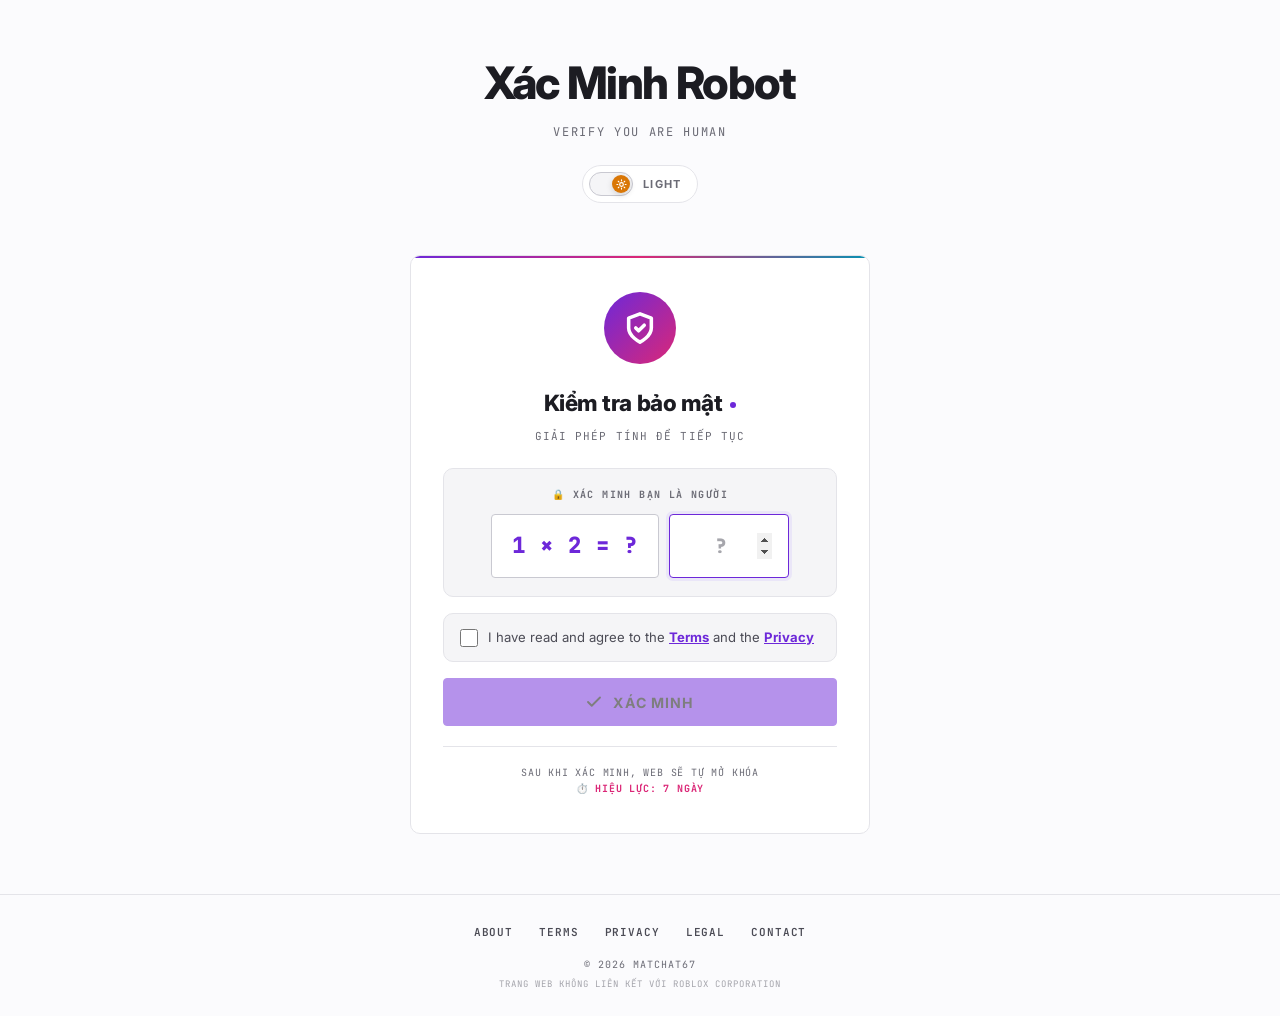
==== commit 543fd170: "Add files via upload" ====
--- a/index.html
+++ b/index.html
@@ -1,2429 +1,463 @@
 <!DOCTYPE html>
 <html lang="vi" data-theme="dark">
 <head>
-<meta charset="UTF-8">
-<meta name="viewport" content="width=device-width, initial-scale=1.0">
-<title>Script Hub</title>
-<meta name="theme-color" content="#00ff88">
-
-<script type="module">
-window.FIREBASE_CONFIG = {
-  apiKey: "AIzaSyAXGgTsExNyo-PNmR__PxiMmSJ_HnJAKXw",
-  authDomain: "phuc03-script.firebaseapp.com",
-  projectId: "phuc03-script",
-  storageBucket: "phuc03-script.firebasestorage.app",
-  messagingSenderId: "89536448976",
-  appId: "1:89536448976:web:528cf0d95de12a05d251d5",
-  measurementId: "G-H8TR74PZWV"
-};
-</script>
-
-<link rel="preconnect" href="https://fonts.googleapis.com">
-<link rel="preconnect" href="https://fonts.gstatic.com" crossorigin>
-<link href="https://fonts.googleapis.com/css2?family=Inter:wght@400;500;600;700;800&family=JetBrains+Mono:wght@500;700&display=swap" rel="stylesheet">
-
-<style>
-:root,
-[data-theme="dark"] {
-  --green: #00ff88;
-  --green-dark: #00cc6a;
-  --green-light: #5effa8;
-  --green-glow: 0 0 20px rgba(0, 255, 136, .6);
-  --green-glow-sm: 0 0 10px rgba(0, 255, 136, .4);
-  --green-glow-lg: 0 0 40px rgba(0, 255, 136, .8);
-  --blue: #00d4ff;
-  --blue-dark: #0891b2;
-  --blue-glow: 0 0 20px rgba(0, 212, 255, .5);
-  --bg: #000000;
-  --surface: #0a0f0a;
-  --surface-2: #121a12;
-  --surface-hover: #1a261a;
-  --text: #e8ffe8;
-  --text-soft: #a7c4a7;
-  --muted: #5a6b5a;
-  --line: #1a2a1a;
-  --line-strong: #2a3a2a;
-  --success: #00ff88;
-  --success-bg: rgba(0, 255, 136, .1);
-  --danger: #ff3366;
-  --danger-bg: rgba(255, 51, 102, .1);
-  --warning: #ffaa00;
-  --warning-bg: rgba(255, 170, 0, .1);
-  --star: #ffd700;
-  --shadow: 0 4px 16px rgba(0, 0, 0, .8);
-  --shadow-lg: 0 12px 40px rgba(0, 0, 0, .9);
-}
-[data-theme="light"] {
-  --green: #00a854;
-  --green-dark: #007a3d;
-  --green-light: #22c55e;
-  --green-glow: 0 0 16px rgba(0, 168, 84, .3);
-  --green-glow-sm: 0 0 8px rgba(0, 168, 84, .2);
-  --green-glow-lg: 0 0 30px rgba(0, 168, 84, .4);
-  --blue: #0284c7;
-  --blue-dark: #0369a1;
-  --blue-glow: 0 0 16px rgba(2, 132, 199, .3);
-  --bg: #f0fdf4;
-  --surface: #ffffff;
-  --surface-2: #f0fdf4;
-  --surface-hover: #dcfce7;
-  --text: #0a2a15;
-  --text-soft: #3a5a45;
-  --muted: #6b8f7a;
-  --line: #d1fae5;
-  --line-strong: #86efac;
-  --success-bg: #dcfce7;
-  --danger-bg: #fee2e2;
-  --warning-bg: #fef3c7;
-  --shadow: 0 4px 16px rgba(0, 168, 84, .1);
-  --shadow-lg: 0 12px 40px rgba(0, 168, 84, .15);
-}
-* { box-sizing: border-box; margin: 0; padding: 0; }
-html { scroll-behavior: smooth; }
-body { min-height: 100vh; background: var(--bg); color: var(--text); font-family: Inter, system-ui, sans-serif; line-height: 1.5; transition: background .3s, color .3s; }
-button, input, select, textarea { font: inherit; color: inherit; }
-button { cursor: pointer; border: 0; background: none; }
-button:disabled { opacity: .5; cursor: not-allowed; }
-
-/* HEADER */
-.header { position: sticky; top: 0; z-index: 100; background: var(--surface); border-bottom: 1px solid var(--line); }
-.header-inner { width: min(1200px, calc(100% - 32px)); margin: 0 auto; padding: 12px 0; display: flex; align-items: center; justify-content: space-between; gap: 16px; }
-.brand { display: flex; align-items: center; gap: 10px; text-decoration: none; }
-.brand-mark { width: 42px; height: 42px; display: grid; place-items: center; background: linear-gradient(135deg, var(--green), var(--green-dark)); color: #000; border-radius: 12px; font-weight: 800; font-size: 1.1rem; box-shadow: var(--green-glow-sm); animation: pulse 2s ease-in-out infinite; }
-@keyframes pulse { 0%,100%{box-shadow:0 0 10px rgba(0,255,136,.4);} 50%{box-shadow:0 0 25px rgba(0,255,136,.9);} }
-.brand h1 { font-size: 1.15rem; font-weight: 800; color: var(--text); }
-.brand p { font-size: .72rem; color: var(--muted); }
-.header-actions { display: flex; align-items: center; gap: 8px; }
-
-.btn { display: inline-flex; align-items: center; justify-content: center; gap: 6px; padding: 9px 16px; border-radius: 10px; font-size: .84rem; font-weight: 700; border: 1px solid transparent; transition: all .15s; white-space: nowrap; }
-.btn-primary { background: var(--green); color: #000; box-shadow: 0 0 10px rgba(0,255,136,.3); }
-.btn-primary:hover:not(:disabled) { background: var(--green-dark); color: #fff; box-shadow: var(--green-glow); }
-.btn-outline { background: transparent; color: var(--green); border-color: var(--green); box-shadow: inset 0 0 8px rgba(0,255,136,.15); }
-.btn-outline:hover:not(:disabled) { background: var(--success-bg); box-shadow: var(--green-glow-sm), inset 0 0 12px rgba(0,255,136,.25); }
-.btn-icon { width: 38px; height: 38px; padding: 0; border-radius: 10px; background: var(--surface-2); border: 1px solid var(--line); color: var(--text-soft); display: grid; place-items: center; transition: all .15s; }
-.btn-icon:hover { border-color: var(--green); color: var(--green); box-shadow: var(--green-glow-sm); }
-.btn-block { width: 100%; padding: 12px; }
-
-/* LANG */
-.lang-wrapper { position: relative; }
-.lang-menu { position: absolute; top: calc(100% + 6px); right: 0; min-width: 170px; background: var(--surface); border: 1px solid var(--line-strong); border-radius: 10px; box-shadow: var(--shadow-lg), var(--green-glow-sm); padding: 6px; opacity: 0; transform: translateY(-8px); pointer-events: none; transition: all .15s; z-index: 300; }
-.lang-wrapper.open .lang-menu { opacity: 1; transform: translateY(0); pointer-events: auto; }
-.lang-item { display: flex; align-items: center; gap: 10px; width: 100%; padding: 9px 12px; border-radius: 7px; font-size: .84rem; font-weight: 500; color: var(--text-soft); text-align: left; transition: all .12s; }
-.lang-item:hover { background: var(--surface-2); color: var(--green); }
-.lang-item.active { background: var(--success-bg); color: var(--green); font-weight: 700; }
-.lang-item.active::after { content: "✓"; margin-left: auto; }
-
-/* USER */
-.user-menu { position: relative; }
-.user-btn { display: flex; align-items: center; gap: 8px; padding: 4px 12px 4px 4px; border-radius: 999px; background: var(--surface-2); border: 1px solid var(--line); transition: all .15s; }
-.user-btn:hover { border-color: var(--green); box-shadow: var(--green-glow-sm); }
-.user-avatar { width: 30px; height: 30px; border-radius: 50%; background: linear-gradient(135deg, var(--green), var(--green-dark)); color: #000; display: grid; place-items: center; font-weight: 700; font-size: .82rem; overflow: hidden; flex-shrink: 0; }
-.user-avatar img { width: 100%; height: 100%; object-fit: cover; }
-.user-name { font-size: .82rem; font-weight: 600; max-width: 100px; overflow: hidden; text-overflow: ellipsis; white-space: nowrap; }
-.user-dropdown { position: absolute; top: calc(100% + 8px); right: 0; min-width: 220px; background: var(--surface); border: 1px solid var(--line-strong); border-radius: 12px; box-shadow: var(--shadow-lg), var(--green-glow-sm); padding: 6px; opacity: 0; transform: translateY(-8px); pointer-events: none; transition: all .15s; z-index: 200; }
-.user-menu.open .user-dropdown { opacity: 1; transform: translateY(0); pointer-events: auto; }
-.user-dd-header { padding: 12px; border-bottom: 1px solid var(--line); margin-bottom: 4px; }
-.user-dd-header strong { display: block; font-size: .85rem; margin-bottom: 2px; color: var(--green); }
-.user-dd-header span { font-size: .74rem; color: var(--muted); }
-.user-dd-item { display: flex; align-items: center; gap: 10px; width: 100%; padding: 10px 12px; border-radius: 8px; font-size: .84rem; font-weight: 500; color: var(--text-soft); text-align: left; transition: all .15s; }
-.user-dd-item:hover { background: var(--surface-2); color: var(--green); }
-.user-dd-item.danger { color: var(--danger); }
-.user-dd-item.danger:hover { background: var(--danger-bg); }
-
-/* CONTAINER */
-.container { width: min(1200px, calc(100% - 32px)); margin: 0 auto; padding: 24px 0 60px; }
-.hero { padding: 24px 0 20px; display: flex; align-items: flex-end; justify-content: space-between; gap: 20px; }
-.hero h2 { font-size: clamp(1.4rem, 3vw, 1.9rem); font-weight: 800; color: var(--green); text-shadow: 0 0 20px rgba(0,255,136,.5); margin-bottom: 6px; }
-.hero p { color: var(--text-soft); font-size: .9rem; }
-.hero-stats { display: flex; gap: 12px; }
-.stat-box { text-align: center; padding: 10px 18px; background: var(--surface); border: 1px solid var(--line-strong); border-radius: 12px; min-width: 90px; }
-.stat-box strong { display: block; font-size: 1.4rem; font-weight: 800; color: var(--green); font-family: "JetBrains Mono", monospace; text-shadow: 0 0 10px rgba(0,255,136,.6); }
-.stat-box span { font-size: .7rem; color: var(--muted); text-transform: uppercase; letter-spacing: .05em; }
-
-/* TABS */
-.tab-bar { display: flex; gap: 6px; margin-bottom: 16px; padding: 5px; background: var(--surface); border: 1px solid var(--line); border-radius: 14px; width: fit-content; position: relative; z-index: 10; }
-.tab-btn { padding: 9px 20px; border-radius: 10px; font-size: .85rem; font-weight: 700; color: var(--text-soft); transition: all .15s; display: inline-flex; align-items: center; gap: 6px; position: relative; z-index: 11; user-select: none; }
-.tab-btn:hover { color: var(--green); }
-.tab-btn.active { color: #000; }
-.tab-btn .tab-count { padding: 2px 8px; border-radius: 999px; background: rgba(0,0,0,.35); color: #fff; font-size: .68rem; font-weight: 700; position: relative; z-index: 2; }
-.tab-btn.active .tab-count { background: rgba(0,0,0,.25); color: #000; }
-.tab-indicator { position: absolute; top: 5px; bottom: 5px; background: linear-gradient(135deg, var(--green), var(--green-dark)); border-radius: 10px; transition: left .3s cubic-bezier(.4,0,.2,1), width .3s cubic-bezier(.4,0,.2,1); box-shadow: var(--green-glow-sm); z-index: 0; pointer-events: none; }
-
-/* SEARCH */
-.search-wrap { margin-bottom: 14px; }
-.search-box { position: relative; display: flex; align-items: center; max-width: 500px; }
-.search-box svg { position: absolute; left: 14px; width: 18px; color: var(--muted); pointer-events: none; z-index: 2; }
-#searchInput { width: 100%; padding: 12px 42px; border: 1px solid var(--line-strong); border-radius: 12px; background: var(--surface); color: var(--text); outline: none; font-size: .9rem; transition: all .15s; position: relative; z-index: 1; }
-#searchInput:focus { border-color: var(--green); box-shadow: 0 0 0 3px rgba(0,255,136,.15), var(--green-glow-sm); }
-.search-clear { position: absolute; right: 10px; width: 28px; height: 28px; border-radius: 6px; display: grid; place-items: center; color: var(--muted); z-index: 3; cursor: pointer; }
-.search-history { margin-top: 8px; display: flex; gap: 6px; flex-wrap: wrap; align-items: center; }
-.search-history-label { font-size: .72rem; color: var(--muted); font-weight: 600; }
-.search-history-chip { padding: 4px 10px; background: var(--surface-2); border: 1px solid var(--line); border-radius: 999px; font-size: .72rem; color: var(--text-soft); cursor: pointer; transition: all .15s; }
-.search-history-chip:hover { border-color: var(--green); color: var(--green); }
-.search-history-clear { font-size: .7rem; color: var(--danger); padding: 3px 8px; border-radius: 6px; cursor: pointer; }
-.search-history-clear:hover { background: var(--danger-bg); }
-
-/* TOOLBAR */
-.toolbar { display: flex; flex-wrap: wrap; gap: 8px; margin-bottom: 16px; padding: 10px; background: var(--surface); border: 1px solid var(--line); border-radius: 12px; align-items: center; }
-.toolbar-label { font-size: .72rem; color: var(--muted); font-weight: 700; text-transform: uppercase; letter-spacing: .05em; }
-.sort-select { background: var(--surface-2); color: var(--text); border: 1px solid var(--line-strong); border-radius: 8px; padding: 7px 10px; font-size: .8rem; font-weight: 600; cursor: pointer; }
-.sort-select:focus { outline: none; border-color: var(--green); }
-.tag-chip { padding: 5px 12px; border-radius: 999px; background: var(--surface-2); border: 1px solid var(--line); color: var(--text-soft); font-size: .74rem; font-weight: 600; transition: all .15s; cursor: pointer; }
-.tag-chip:hover { border-color: var(--green); color: var(--green); }
-.tag-chip.active { background: var(--green); color: #000; border-color: var(--green); box-shadow: var(--green-glow-sm); }
-.kid-toggle { display: flex; align-items: center; gap: 6px; padding: 5px 10px; background: var(--surface-2); border: 1px solid var(--line); border-radius: 8px; cursor: pointer; font-size: .76rem; font-weight: 600; color: var(--text-soft); }
-.kid-toggle:hover { border-color: var(--blue); color: var(--blue); }
-.kid-toggle.active { background: rgba(0,212,255,.15); color: var(--blue); border-color: var(--blue); }
-
-/* TRENDING */
-.trending-section { margin-bottom: 20px; padding: 16px; background: var(--surface); border: 1px solid var(--line-strong); border-radius: 14px; position: relative; overflow: hidden; }
-.trending-section::before { content: ""; position: absolute; top: 0; left: 0; right: 0; height: 2px; background: linear-gradient(90deg, transparent, var(--green), transparent); animation: trendingShine 3s linear infinite; }
-@keyframes trendingShine { 0%{transform:translateX(-100%);} 100%{transform:translateX(100%);} }
-.trending-header { display: flex; justify-content: space-between; align-items: center; margin-bottom: 12px; }
-.trending-header h4 { font-size: .9rem; font-weight: 800; color: var(--green); text-shadow: 0 0 10px rgba(0,255,136,.5); }
-.trending-list { display: grid; grid-template-columns: repeat(auto-fill, minmax(200px, 1fr)); gap: 10px; }
-.trending-item { display: flex; align-items: center; gap: 10px; padding: 10px; background: var(--surface-2); border: 1px solid var(--line); border-radius: 10px; cursor: pointer; transition: all .15s; position: relative; }
-.trending-item:hover { border-color: var(--green); box-shadow: var(--green-glow-sm); transform: translateX(3px); }
-.trending-rank { position: absolute; top: -6px; left: -6px; width: 24px; height: 24px; border-radius: 50%; background: linear-gradient(135deg, var(--green), var(--green-dark)); color: #000; display: grid; place-items: center; font-size: .72rem; font-weight: 800; border: 2px solid var(--surface); z-index: 2; }
-.trending-rank.top1 { background: linear-gradient(135deg, #ffd700, #ffb800); }
-.trending-rank.top2 { background: linear-gradient(135deg, #c0c0c0, #a8a8a8); }
-.trending-rank.top3 { background: linear-gradient(135deg, #cd7f32, #b06f2a); }
-.trending-icon { width: 34px; height: 34px; border-radius: 8px; background: linear-gradient(135deg, var(--green), var(--green-dark)); display: grid; place-items: center; overflow: hidden; flex-shrink: 0; color: #000; font-size: .9rem; }
-.trending-icon img { width: 100%; height: 100%; object-fit: cover; }
-.trending-info { min-width: 0; flex: 1; }
-.trending-name { font-size: .8rem; font-weight: 700; color: var(--text); overflow: hidden; text-overflow: ellipsis; white-space: nowrap; }
-.trending-stat { font-size: .68rem; color: var(--muted); }
-
-/* GRID */
-.grid { display: grid; grid-template-columns: repeat(auto-fill, minmax(320px, 1fr)); gap: 16px; position: relative; z-index: 1; }
-.grid.animating { animation: tabFadeIn .35s cubic-bezier(.4,0,.2,1); }
-@keyframes tabFadeIn { from { opacity: 0; transform: translateY(8px); } to { opacity: 1; transform: translateY(0); } }
-
-.card { background: var(--surface); border: 1px solid var(--line); border-radius: 14px; padding: 18px; display: flex; flex-direction: column; gap: 12px; transition: border-color .15s, box-shadow .15s; position: relative; }
-.card:hover { border-color: var(--green); box-shadow: 0 0 30px rgba(0,255,136,.15); }
-.card-header { display: flex; align-items: center; gap: 12px; }
-.card-logo { width: 54px; height: 54px; flex-shrink: 0; border-radius: 12px; background: linear-gradient(135deg, var(--green), var(--green-dark)); color: #000; display: grid; place-items: center; font-size: 1.6rem; overflow: hidden; box-shadow: var(--green-glow-sm); }
-.card-logo img { width: 100%; height: 100%; object-fit: cover; display: block; }
-.card-header-text { min-width: 0; flex: 1; padding-right: 76px; }
-.card-category { display: block; margin-bottom: 2px; font-family: "JetBrains Mono", monospace; font-size: .66rem; text-transform: uppercase; color: var(--green); letter-spacing: .1em; font-weight: 700; }
-.card-title { font-size: 1.05rem; font-weight: 800; color: var(--text); }
-.badges { display: flex; gap: 4px; flex-wrap: wrap; }
-.badge { padding: 3px 9px; border-radius: 6px; font-size: .66rem; font-weight: 700; }
-.badge-new { background: var(--success-bg); color: var(--green); border: 1px solid var(--line-strong); }
-.badge-hot { background: var(--danger-bg); color: var(--danger); }
-.badge-kid { background: rgba(0,212,255,.15); color: var(--blue); border: 1px solid var(--blue); }
-.badge-status { display: inline-flex; align-items: center; gap: 5px; }
-.badge-status i { width: 6px; height: 6px; border-radius: 50%; background: var(--green); box-shadow: 0 0 6px var(--green); }
-.badge-status.online { background: var(--success-bg); color: var(--green); }
-.badge-status.maintenance { background: var(--danger-bg); color: var(--danger); }
-.badge-status.maintenance i { background: var(--danger); }
-.card-desc { font-size: .84rem; color: var(--text-soft); line-height: 1.5; display: -webkit-box; -webkit-line-clamp: 3; -webkit-box-orient: vertical; overflow: hidden; }
-.tags { display: flex; flex-wrap: wrap; gap: 5px; }
-.tags span { padding: 3px 9px; background: var(--surface-2); border: 1px solid var(--line); border-radius: 6px; font-size: .68rem; color: var(--text-soft); transition: all .15s; }
-.tags span[data-tag] { cursor: pointer; }
-.tags span[data-tag]:hover { border-color: var(--green); color: var(--green); }
-.card-rating { display: flex; align-items: center; gap: 6px; font-size: .78rem; color: var(--muted); }
-.stars-display { display: inline-flex; gap: 2px; }
-.star { color: var(--line-strong); font-size: .95rem; line-height: 1; }
-.star.filled { color: var(--star); }
-.card-meta { display: flex; justify-content: space-between; font-size: .72rem; color: var(--muted); padding-top: 8px; border-top: 1px solid var(--line); margin-top: auto; }
-.card-views { color: var(--green); font-weight: 700; }
-.card-actions { display: grid; grid-template-columns: 1fr 1fr; gap: 8px; }
-.btn-copy { background: var(--green); color: #000; padding: 10px; border-radius: 10px; font-weight: 700; font-size: .82rem; transition: all .15s; box-shadow: 0 0 8px rgba(0,255,136,.25); }
-.btn-copy:hover:not(:disabled) { background: var(--green-dark); color: #fff; }
-.btn-view { background: var(--surface-2); color: var(--text); padding: 10px; border-radius: 10px; font-weight: 700; font-size: .82rem; border: 1px solid var(--line-strong); transition: all .15s; }
-.btn-view:hover { border-color: var(--blue); color: var(--blue); }
-.fav-btn, .report-btn-card { position: absolute; top: 14px; width: 32px; height: 32px; border-radius: 50%; background: var(--surface-2); border: 1px solid var(--line); display: grid; place-items: center; font-size: 1rem; z-index: 2; transition: all .15s; }
-.fav-btn { right: 14px; }
-.report-btn-card { right: 54px; font-size: .85rem; }
-.fav-btn:hover { border-color: var(--danger); }
-.fav-btn.active { background: var(--danger-bg); border-color: var(--danger); }
-.report-btn-card:hover { border-color: var(--warning); }
-.empty { text-align: center; padding: 60px 20px; color: var(--muted); }
-.empty-icon { font-size: 3rem; margin-bottom: 12px; opacity: .4; }
-
-/* SKELETON */
-.skeleton-card { background: var(--surface); border: 1px solid var(--line); border-radius: 14px; padding: 18px; display: flex; flex-direction: column; gap: 12px; }
-.skel-line { height: 14px; border-radius: 6px; background: linear-gradient(90deg, var(--surface-2) 25%, var(--surface-hover) 50%, var(--surface-2) 75%); background-size: 200% 100%; animation: shimmer 1.4s infinite; }
-.skel-line.short { width: 60%; }
-.skel-line.title { height: 20px; width: 70%; }
-.skel-logo { width: 54px; height: 54px; border-radius: 12px; background: linear-gradient(90deg, var(--surface-2) 25%, var(--surface-hover) 50%, var(--surface-2) 75%); background-size: 200% 100%; animation: shimmer 1.4s infinite; }
-.skel-header { display: flex; align-items: center; gap: 12px; }
-.skel-header-content { flex: 1; display: flex; flex-direction: column; gap: 6px; }
-@keyframes shimmer { 0%{background-position:200% 0;} 100%{background-position:-200% 0;} }
-
-/* BACK TO TOP */
-.back-to-top { position: fixed; right: 20px; bottom: 20px; width: 46px; height: 46px; border-radius: 50%; background: var(--green); color: #000; display: grid; place-items: center; font-size: 1.3rem; font-weight: 800; box-shadow: var(--green-glow); opacity: 0; transform: translateY(20px) scale(.8); pointer-events: none; transition: all .25s cubic-bezier(.4,0,.2,1); z-index: 999; cursor: pointer; border: 2px solid var(--green-light); }
-.back-to-top.show { opacity: 1; transform: translateY(0) scale(1); pointer-events: auto; }
-.back-to-top:hover { background: var(--green-dark); color: #fff; transform: translateY(-3px) scale(1.1); }
-
-/* MODAL */
-.modal-overlay { position: fixed; inset: 0; background: rgba(0,0,0,.85); z-index: 1000; display: grid; place-items: center; padding: 20px; opacity: 0; pointer-events: none; transition: opacity .2s; }
-.modal-overlay.show { opacity: 1; pointer-events: auto; }
-.modal { width: min(720px, 100%); max-height: calc(100vh - 40px); background: var(--surface); border: 1px solid var(--green); border-radius: 16px; box-shadow: var(--green-glow); overflow: hidden; display: flex; flex-direction: column; transform: translateY(10px); transition: transform .2s; }
-.modal-overlay.show .modal { transform: translateY(0); }
-.modal-header { padding: 18px 22px; border-bottom: 1px solid var(--line); display: flex; justify-content: space-between; align-items: flex-start; gap: 12px; }
-.modal-header h3 { font-size: 1.15rem; font-weight: 800; color: var(--green); }
-.modal-header .eyebrow { font-size: .68rem; text-transform: uppercase; color: var(--green); letter-spacing: .1em; font-weight: 700; margin-bottom: 4px; display: block; }
-.modal-close { width: 34px; height: 34px; border-radius: 10px; display: grid; place-items: center; color: var(--muted); font-size: 1.3rem; line-height: 1; transition: all .15s; }
-.modal-close:hover { background: var(--danger-bg); color: var(--danger); }
-.modal-body { padding: 22px; overflow-y: auto; flex: 1; }
-.modal-meta { display: flex; flex-wrap: wrap; gap: 6px; margin-bottom: 16px; }
-.modal-meta span { padding: 4px 10px; background: var(--surface-2); border: 1px solid var(--line); border-radius: 6px; font-size: .72rem; color: var(--text-soft); font-family: "JetBrains Mono", monospace; }
-.modal-meta .meta-online { color: var(--green); border-color: var(--line-strong); }
-.modal-meta .meta-maintenance { color: var(--danger); }
-.script-code { background: #000; border: 1px solid var(--line-strong); color: var(--green-light); padding: 16px; border-radius: 12px; overflow: auto; max-height: 320px; font-family: "JetBrains Mono", monospace; font-size: .8rem; line-height: 1.6; white-space: pre; }
-.modal-actions { padding: 16px 22px; border-top: 1px solid var(--line); display: flex; justify-content: flex-end; gap: 8px; flex-wrap: wrap; }
-
-/* AUTH MODAL */
-.auth-modal .modal { width: min(380px, 100%); }
-.auth-tabs { display: flex; gap: 4px; padding: 4px; background: var(--surface-2); border-radius: 10px; margin-bottom: 16px; }
-.auth-tab { flex: 1; padding: 8px; border-radius: 7px; font-weight: 700; font-size: .8rem; color: var(--text-soft); transition: all .15s; }
-.auth-tab.active { background: var(--green); color: #000; box-shadow: var(--green-glow-sm); }
-.form-group { margin-bottom: 10px; }
-.form-group label { display: block; font-size: .74rem; font-weight: 600; color: var(--text-soft); margin-bottom: 5px; }
-.form-group input { width: 100%; padding: 10px 12px; border: 1px solid var(--line-strong); border-radius: 8px; background: var(--surface-2); color: var(--text); font-size: .85rem; outline: none; transition: all .15s; }
-.form-group input:focus { border-color: var(--green); box-shadow: 0 0 0 3px rgba(0,255,136,.15); }
-.form-hint { font-size: .68rem; color: var(--muted); margin-top: 3px; font-style: italic; }
-.captcha-box { padding: 10px; background: var(--surface-2); border: 1px dashed var(--line-strong); border-radius: 8px; margin-bottom: 10px; }
-.captcha-label { display: block; font-size: .7rem; color: var(--text-soft); margin-bottom: 6px; font-weight: 600; }
-.captcha-row { display: flex; align-items: center; gap: 6px; }
-.captcha-question { padding: 7px 12px; background: var(--surface); border: 1px solid var(--line); border-radius: 6px; font-family: "JetBrains Mono", monospace; font-weight: 700; font-size: .9rem; color: var(--green); white-space: nowrap; }
-.captcha-input { flex: 1; padding: 8px 10px; border: 1px solid var(--line-strong); border-radius: 6px; background: var(--surface); color: var(--text); font-size: .85rem; outline: none; text-align: center; font-weight: 700; min-width: 0; }
-.captcha-input:focus { border-color: var(--green); }
-.captcha-refresh { width: 32px; height: 32px; border-radius: 6px; background: var(--surface); border: 1px solid var(--line); display: grid; place-items: center; color: var(--text-soft); font-size: .9rem; transition: all .15s; flex-shrink: 0; }
-.captcha-refresh:hover { border-color: var(--green); color: var(--green); }
-.terms-checkbox { display: flex; align-items: flex-start; gap: 8px; padding: 10px; background: var(--surface-2); border: 1px solid var(--line); border-radius: 8px; margin-bottom: 12px; cursor: pointer; transition: all .15s; user-select: none; }
-.terms-checkbox:hover { border-color: var(--green); }
-.terms-checkbox input { width: 16px; height: 16px; margin-top: 2px; accent-color: var(--green); cursor: pointer; flex-shrink: 0; }
-.terms-checkbox span { font-size: .76rem; color: var(--text-soft); line-height: 1.5; }
-.terms-checkbox a { color: var(--green); text-decoration: underline; font-weight: 600; }
-.divider { display: flex; align-items: center; gap: 10px; margin: 12px 0; color: var(--muted); font-size: .72rem; }
-.divider::before, .divider::after { content: ""; flex: 1; height: 1px; background: var(--line); }
-.btn-google { width: 100%; padding: 10px; background: var(--surface-2); border: 1px solid var(--line-strong); border-radius: 8px; display: flex; align-items: center; justify-content: center; gap: 8px; font-weight: 600; font-size: .82rem; transition: all .15s; }
-.btn-google:hover { border-color: var(--blue); }
-.btn-google img { width: 16px; height: 16px; }
-.auth-error { padding: 9px 12px; background: var(--danger-bg); color: var(--danger); border-radius: 8px; font-size: .78rem; margin-bottom: 10px; display: none; }
-.auth-error.show { display: block; }
-
-/* RATING */
-.rating-box { margin-top: 20px; padding: 18px; background: var(--surface-2); border: 1px solid var(--line); border-radius: 12px; text-align: center; }
-.rating-box h5 { font-size: .85rem; color: var(--text-soft); font-weight: 700; margin-bottom: 10px; }
-.rating-avg { font-size: 2.2rem; font-weight: 800; color: var(--star); line-height: 1; font-family: "JetBrains Mono", monospace; text-shadow: 0 0 15px rgba(255,215,0,.6); }
-.rating-count { font-size: .75rem; color: var(--muted); margin: 6px 0 12px; }
-.stars-interactive { display: inline-flex; gap: 4px; }
-.stars-interactive .star { cursor: pointer; font-size: 1.6rem; color: var(--line-strong); transition: all .12s; }
-.stars-interactive .star.hover, .stars-interactive .star.filled { color: var(--star); text-shadow: 0 0 10px rgba(255,215,0,.8); }
-.rating-hint { font-size: .75rem; color: var(--muted); margin-top: 10px; }
-
-/* PROFILE */
-.profile-modal .modal { width: min(480px, 100%); }
-.profile-header { display: flex; flex-direction: column; align-items: center; gap: 10px; padding: 10px 0 20px; }
-.avatar-large { width: 100px; height: 100px; border-radius: 50%; background: linear-gradient(135deg, var(--green), var(--green-dark)); color: #000; display: grid; place-items: center; font-size: 2.5rem; font-weight: 800; overflow: hidden; position: relative; border: 3px solid var(--surface); box-shadow: var(--green-glow); }
-.avatar-large img { width: 100%; height: 100%; object-fit: cover; display: block; }
-.avatar-edit { position: absolute; bottom: 0; right: 0; width: 32px; height: 32px; border-radius: 50%; background: var(--green); color: #000; display: grid; place-items: center; font-size: .85rem; cursor: pointer; border: 3px solid var(--surface); transition: all .15s; }
-.avatar-edit:hover { background: var(--green-dark); color: #fff; }
-.profile-name { font-size: 1.2rem; font-weight: 800; margin-top: 6px; color: var(--green); }
-.profile-email { font-size: .82rem; color: var(--muted); }
-.profile-tabs { display: flex; gap: 4px; padding: 4px; background: var(--surface-2); border-radius: 10px; margin-bottom: 16px; overflow-x: auto; }
-.profile-tab { flex: 1; min-width: 70px; padding: 8px 10px; border-radius: 7px; font-weight: 700; font-size: .74rem; color: var(--text-soft); transition: all .15s; white-space: nowrap; text-align: center; }
-.profile-tab:hover { color: var(--green); }
-.profile-tab.active { background: var(--green); color: #000; }
-.profile-tab-content { min-height: 200px; max-height: 400px; overflow-y: auto; }
-.profile-tab-panel { display: none; }
-.profile-tab-panel.active { display: block; }
-.profile-stats { display: grid; grid-template-columns: repeat(3, 1fr); gap: 10px; margin: 20px 0; }
-.profile-stat { padding: 12px; background: var(--surface-2); border: 1px solid var(--line); border-radius: 10px; text-align: center; }
-.profile-stat strong { display: block; font-size: 1.3rem; font-weight: 800; color: var(--green); font-family: "JetBrains Mono", monospace; }
-.profile-stat span { font-size: .7rem; color: var(--muted); text-transform: uppercase; letter-spacing: .05em; }
-.profile-list { display: grid; gap: 8px; }
-.profile-list-item { display: flex; align-items: center; gap: 10px; padding: 10px; background: var(--surface-2); border: 1px solid var(--line); border-radius: 10px; cursor: pointer; transition: all .15s; }
-.profile-list-item:hover { border-color: var(--green); transform: translateX(3px); }
-.profile-list-icon { width: 36px; height: 36px; border-radius: 8px; background: linear-gradient(135deg, var(--green), var(--green-dark)); display: grid; place-items: center; overflow: hidden; flex-shrink: 0; color: #000; font-size: .9rem; }
-.profile-list-icon img { width: 100%; height: 100%; object-fit: cover; }
-.profile-list-info { flex: 1; min-width: 0; }
-.profile-list-title { font-size: .82rem; font-weight: 700; color: var(--text); overflow: hidden; text-overflow: ellipsis; white-space: nowrap; }
-.profile-list-sub { font-size: .7rem; color: var(--muted); }
-.profile-list-empty { text-align: center; padding: 30px 10px; color: var(--muted); font-size: .84rem; }
-.delete-account-section { margin-top: 20px; padding-top: 20px; border-top: 1px solid var(--line); }
-.delete-account-btn { width: 100%; padding: 10px; background: var(--danger-bg); color: var(--danger); border: 1px solid rgba(255,51,102,.3); border-radius: 10px; font-weight: 700; font-size: .82rem; transition: all .15s; }
-.delete-account-btn:hover { background: var(--danger); color: #fff; border-color: var(--danger); }
-
-/* COMMENTS */
-.comments { margin-top: 24px; padding-top: 20px; border-top: 1px solid var(--line); }
-.comments-header { display: flex; justify-content: space-between; align-items: center; margin-bottom: 14px; }
-.comments-header h4 { font-size: .95rem; font-weight: 700; }
-.comments-header .count { font-size: .78rem; color: var(--muted); }
-.comment-form { display: flex; gap: 10px; margin-bottom: 16px; }
-.comment-form textarea { flex: 1; padding: 10px 12px; border: 1px solid var(--line-strong); border-radius: 10px; background: var(--surface-2); color: var(--text); resize: vertical; min-height: 44px; max-height: 120px; font-size: .85rem; outline: none; font-family: inherit; }
-.comment-form textarea:focus { border-color: var(--green); }
-.comment-form button { align-self: flex-end; padding: 10px 18px; background: var(--green); color: #000; border-radius: 10px; font-weight: 700; font-size: .82rem; }
-.comment-form button:hover { background: var(--green-dark); color: #fff; }
-.comment-login-hint { padding: 14px; background: var(--surface-2); border-radius: 10px; text-align: center; font-size: .85rem; color: var(--text-soft); margin-bottom: 16px; }
-.comment-login-hint button { color: var(--green); font-weight: 700; text-decoration: underline; }
-.comment-list { display: grid; gap: 10px; }
-.comment-item { display: flex; gap: 10px; padding: 12px; background: var(--surface-2); border-radius: 10px; }
-.comment-avatar { width: 34px; height: 34px; border-radius: 50%; background: linear-gradient(135deg, var(--green), var(--green-dark)); color: #000; display: grid; place-items: center; font-weight: 700; font-size: .82rem; flex-shrink: 0; overflow: hidden; }
-.comment-avatar img { width: 100%; height: 100%; object-fit: cover; }
-.comment-content { flex: 1; min-width: 0; }
-.comment-header { display: flex; justify-content: space-between; align-items: center; margin-bottom: 4px; gap: 8px; }
-.comment-author { font-weight: 700; font-size: .84rem; color: var(--green); }
-.comment-time { font-size: .7rem; color: var(--muted); display: flex; align-items: center; gap: 6px; }
-.comment-text { font-size: .85rem; color: var(--text-soft); word-break: break-word; white-space: pre-wrap; }
-.comment-btn { font-size: .7rem; padding: 2px 6px; border-radius: 4px; transition: all .15s; color: var(--muted); }
-.comment-btn:hover { background: var(--surface); color: var(--text); }
-.comment-btn.del { color: var(--danger); }
-.comment-btn.del:hover { background: var(--danger-bg); }
-.comment-btn.report { color: var(--warning); }
-.comment-btn.report:hover { background: var(--warning-bg); }
-.comment-actions { display: flex; align-items: center; gap: 10px; margin-top: 6px; }
-.comment-action-btn { display: inline-flex; align-items: center; gap: 4px; font-size: .72rem; color: var(--muted); padding: 3px 8px; border-radius: 6px; transition: all .15s; cursor: pointer; }
-.comment-action-btn:hover { background: var(--surface); color: var(--green); }
-.comment-action-btn.liked { color: var(--danger); font-weight: 700; }
-.comment-reply-form { margin-top: 8px; display: flex; gap: 6px; padding-left: 20px; }
-.comment-reply-form textarea { flex: 1; padding: 8px 10px; border: 1px solid var(--line-strong); border-radius: 8px; background: var(--surface); color: var(--text); font-size: .8rem; resize: vertical; min-height: 36px; max-height: 80px; outline: none; font-family: inherit; }
-.comment-reply-form textarea:focus { border-color: var(--green); }
-.comment-reply-form button { align-self: flex-end; padding: 8px 12px; background: var(--green); color: #000; border-radius: 8px; font-weight: 700; font-size: .76rem; }
-.comment-reply-form button:hover { background: var(--green-dark); color: #fff; }
-.comment-replies { margin-top: 8px; padding-left: 20px; border-left: 2px solid var(--line); display: grid; gap: 8px; }
-.comment-reply-item { display: flex; gap: 8px; padding: 8px; background: var(--surface); border-radius: 8px; font-size: .8rem; }
-.comment-reply-avatar { width: 26px; height: 26px; border-radius: 50%; background: linear-gradient(135deg, var(--green), var(--green-dark)); color: #000; display: grid; place-items: center; font-weight: 700; font-size: .7rem; flex-shrink: 0; overflow: hidden; }
-.comment-reply-avatar img { width: 100%; height: 100%; object-fit: cover; }
-.comment-reply-content { flex: 1; min-width: 0; }
-.comment-reply-header { display: flex; justify-content: space-between; align-items: center; margin-bottom: 2px; gap: 6px; }
-.comment-reply-author { font-weight: 700; font-size: .76rem; color: var(--green); }
-.comment-reply-time { font-size: .66rem; color: var(--muted); }
-.comment-reply-text { font-size: .8rem; color: var(--text-soft); word-break: break-word; white-space: pre-wrap; }
-.comments-loading, .comments-empty { text-align: center; padding: 20px; color: var(--muted); font-size: .84rem; }
-
-/* TOAST */
-.toast-container { position: fixed; right: 20px; bottom: 20px; z-index: 2000; display: grid; gap: 8px; max-width: min(360px, calc(100vw - 32px)); }
-.toast { display: flex; align-items: center; gap: 10px; padding: 12px 16px; background: var(--surface); border: 1px solid var(--line-strong); border-radius: 12px; box-shadow: var(--shadow-lg); font-size: .85rem; animation: toastIn .25s ease; }
-.toast.success { border-left: 4px solid var(--success); box-shadow: 0 0 15px rgba(0,255,136,.3); }
-.toast.error { border-left: 4px solid var(--danger); }
-.toast.info { border-left: 4px solid var(--green); }
-.toast-icon { width: 22px; height: 22px; border-radius: 50%; display: grid; place-items: center; font-size: .75rem; font-weight: 800; flex-shrink: 0; }
-.toast.success .toast-icon { background: var(--success-bg); color: var(--success); }
-.toast.error .toast-icon { background: var(--danger-bg); color: var(--danger); }
-.toast.info .toast-icon { background: var(--success-bg); color: var(--green); }
-@keyframes toastIn { from { opacity: 0; transform: translateX(20px); } to { opacity: 1; transform: translateX(0); } }
-
-/* FOOTER */
-.site-footer { border-top: 1px solid var(--line); background: var(--surface); margin-top: 20px; }
-.footer-inner { width: min(1200px, calc(100% - 32px)); margin: 0 auto; padding: 22px 0; display: flex; align-items: center; justify-content: space-between; gap: 20px; }
-.footer-brand { display: flex; flex-direction: column; gap: 3px; }
-.footer-brand strong { color: var(--green); font-size: .9rem; }
-.footer-brand span { color: var(--muted); font-size: .72rem; }
-.footer-links { display: flex; flex-wrap: wrap; justify-content: flex-end; gap: 6px; }
-.footer-links button, .footer-links a { color: var(--text-soft); padding: 7px 9px; border-radius: 7px; font-size: .76rem; font-weight: 600; cursor: pointer; text-decoration: none; display: inline-flex; align-items: center; gap: 5px; transition: all .15s; }
-.footer-links button:hover, .footer-links a:hover { color: var(--green); background: var(--surface-2); }
-.cookie-banner { position: fixed; left: 16px; right: 16px; bottom: 16px; z-index: 2500; background: var(--surface); border: 1px solid var(--green); border-radius: 14px; box-shadow: var(--shadow-lg), var(--green-glow-sm); padding: 14px 16px; }
-.cookie-content { width: min(1100px, 100%); margin: 0 auto; display: flex; align-items: center; justify-content: space-between; gap: 18px; }
-.cookie-content strong { font-size: .88rem; color: var(--green); }
-.cookie-content p { margin-top: 3px; color: var(--text-soft); font-size: .74rem; line-height: 1.45; }
-.cookie-actions { display: flex; gap: 8px; flex-shrink: 0; }
-#infoBody { color: var(--text-soft); line-height: 1.7; font-size: .86rem; }
-#infoBody h4 { color: var(--green); margin: 0 0 8px; }
-#infoBody p { margin: 0 0 12px; }
-#infoBody a { color: var(--green); text-decoration: underline; }
-#infoBody ul { padding-left: 20px; margin: 0 0 12px; }
-#infoBody li { margin-bottom: 5px; }
-.kid-mode-banner { display: flex; align-items: center; gap: 10px; padding: 10px 14px; background: rgba(0,212,255,.1); border: 1px solid var(--blue); border-radius: 10px; margin-bottom: 16px; font-size: .82rem; color: var(--blue); }
-.kid-mode-banner span { flex: 1; }
-
-@media (max-width: 640px) {
-  .brand p { display: none; }
-  .hero { flex-direction: column; align-items: stretch; }
-  .grid { grid-template-columns: 1fr; }
-  .tab-bar { width: 100%; overflow-x: auto; }
-  .modal-overlay { padding: 10px; }
-  .header-actions { gap: 4px; }
-  .btn { padding: 8px 12px; font-size: .8rem; }
-  .footer-inner { flex-direction: column; align-items: stretch; }
-  .footer-links { justify-content: flex-start; }
-  .cookie-content { flex-direction: column; align-items: stretch; }
-  .cookie-actions { justify-content: flex-end; }
-}
-</style>
+    <meta charset="UTF-8" />
+    <meta name="viewport" content="width=device-width, initial-scale=1.0" />
+
+    <title>Executor Download 2026 – Delta, Solara, Xeno, Umi, Volcano | Matchat67</title>
+    <meta name="description" content="Tải Executor & Client Roblox miễn phí: Delta, Delta 32-bit, Executor PC, Solara, Xeno, Umi, Volcano. Cập nhật 08/10/2026, không key, an toàn." />
+    <meta name="keywords" content="roblox executor, delta executor, solara, xeno, umi executor, volcano executor, executor pc" />
+    <meta name="author" content="Matchat67" />
+    <link rel="canonical" href="https://kenhmatchat-executor.vercel.app/" />
+
+    <meta name="theme-color" content="#0a0a0a" media="(prefers-color-scheme: dark)" />
+    <meta name="theme-color" content="#f7f7f8" media="(prefers-color-scheme: light)" />
+
+    <script>
+      (function () {
+        try {
+          var stored = localStorage.getItem('theme');
+          var prefersDark = window.matchMedia('(prefers-color-scheme: dark)').matches;
+          var theme = stored || (prefersDark ? 'dark' : 'light');
+          document.documentElement.setAttribute('data-theme', theme);
+        } catch (e) {
+          document.documentElement.setAttribute('data-theme', 'dark');
+        }
+        // Motion gate: hidden start-states only exist while this class is set.
+        // If script.js never boots, the guard removes it so nothing stays invisible.
+        try {
+          var root = document.documentElement;
+          if (!window.matchMedia('(prefers-reduced-motion: reduce)').matches) {
+            root.classList.add('motion');
+            window.__motionGuard = setTimeout(function () { root.classList.remove('motion'); }, 6000);
+          }
+          if (sessionStorage.getItem('executor_seen') === '1') root.classList.add('skip-loader');
+        } catch (e) {}
+      })();
+    </script>
+
+    <meta property="og:type" content="website" />
+    <meta property="og:title" content="Executor Download 2026 – Delta, Solara, Xeno, Umi, Volcano" />
+    <meta property="og:description" content="Tải Executor & Client Roblox miễn phí, cập nhật 08/10/2026." />
+    <meta property="og:url" content="https://kenhmatchat-executor.vercel.app/" />
+    <meta property="og:image" content="https://kenhmatchat-executor.vercel.app/og-image.png" />
+    <meta property="og:locale" content="vi_VN" />
+
+    <meta name="twitter:card" content="summary_large_image" />
+    <meta name="twitter:title" content="Executor Download 2026 – Matchat67" />
+    <meta name="twitter:description" content="Tải Executor & Client Roblox miễn phí, cập nhật 08/10/2026." />
+    <meta name="twitter:image" content="https://kenhmatchat-executor.vercel.app/og-image.png" />
+
+    <link rel="icon" href="data:," />
+    <link rel="icon" type="image/png" sizes="32x32" href="favicon-32x32.png" />
+    <link rel="icon" type="image/png" sizes="16x16" href="favicon-16x16.png" />
+    <link rel="apple-touch-icon" sizes="180x180" href="apple-touch-icon.png" />
+    <link rel="manifest" href="site.webmanifest" />
+
+    <link rel="preconnect" href="https://fonts.googleapis.com" />
+    <link rel="preconnect" href="https://fonts.gstatic.com" crossorigin />
+    <link href="https://fonts.googleapis.com/css2?family=Inter:wght@400;500;700;800&family=JetBrains+Mono:wght@500;700&display=swap" rel="stylesheet" />
+
+    <link rel="stylesheet" href="style.css" />
 </head>
 <body>
 
-<!-- HEADER -->
-<header class="header">
-<div class="header-inner">
-<a href="#" class="brand">
-<div class="brand-mark">SH</div>
-<div>
-<h1 data-i18n="brand.name">Script Hub</h1>
-<p data-i18n="brand.sub">Neon Green Edition</p>
-</div>
-</a>
-<div class="header-actions">
-
-<div class="lang-wrapper" id="langWrapper">
-<button class="btn-icon" id="langBtn" title="Ngôn ngữ">🌐</button>
-<div class="lang-menu" id="langMenu">
-<button class="lang-item active" data-lang="vi" type="button">🇻🇳 Tiếng Việt</button>
-<button class="lang-item" data-lang="en" type="button">🇬🇧 English</button>
-<button class="lang-item" data-lang="th" type="button">🇹🇭 ภาษาไทย</button>
-</div>
-</div>
-
-<button class="btn-icon" id="themeToggle" title="Đổi theme">🌙</button>
-<button class="btn btn-outline" id="guideBtn" data-i18n="btn.guide">📖 Hướng dẫn</button>
-<div id="userArea">
-<button class="btn btn-primary" id="loginBtn" data-i18n="btn.login">Đăng nhập</button>
-</div>
-</div>
-</div>
-</header>
-
-<main class="container">
-<section class="hero">
-<div>
-<h2 data-i18n="hero.title">⚡ Kho Script Neon</h2>
-<p data-i18n="hero.sub">Tổng hợp script Roblox hot nhất, cập nhật liên tục</p>
-</div>
-<div class="hero-stats">
-<div class="stat-box"><strong id="totalScripts">0</strong><span data-i18n="stat.scripts">Scripts</span></div>
-<div class="stat-box"><strong id="totalFavs">0</strong><span data-i18n="stat.favs">Yêu thích</span></div>
-</div>
-</section>
-
-<div class="tab-bar" id="tabBar">
-<button class="tab-btn active" data-tab="all" type="button"><span data-i18n="tab.all">📦 Tất cả</span> <span class="tab-count" id="countAll">0</span></button>
-<button class="tab-btn" data-tab="fav" type="button"><span data-i18n="tab.fav">❤️ Yêu thích</span> <span class="tab-count" id="countFav">0</span></button>
-</div>
-
-<div class="search-wrap">
-<div class="search-box">
-<svg viewBox="0 0 24 24" fill="none" stroke="currentColor" stroke-width="2"><circle cx="11" cy="11" r="7"></circle><path d="m20 20-4-4"></path></svg>
-<input id="searchInput" type="search" data-i18n-placeholder="search.placeholder" placeholder="Tìm script...">
-<button class="search-clear" id="searchClear" type="button" hidden>✕</button>
-</div>
-<div class="search-history" id="searchHistory" hidden>
-<span class="search-history-label" data-i18n="search.history">🕐 Tìm gần đây:</span>
-<span id="searchHistoryList"></span>
-<button class="search-history-clear" id="searchHistoryClear" type="button" data-i18n="search.clear">Xoá</button>
-</div>
-</div>
-
-<!-- TRENDING -->
-<div class="trending-section" id="trendingSection" hidden>
-<div class="trending-header">
-<h4 data-i18n="trending.title">🔥 Trending hôm nay</h4>
-<span style="font-size:.72rem;color:var(--muted);" data-i18n="trending.top">Top 5</span>
-</div>
-<div class="trending-list" id="trendingList"></div>
-</div>
-
-<!-- KID MODE BANNER -->
-<div class="kid-mode-banner" id="kidModeBanner" hidden>
-<span>🧒 <strong data-i18n="kid.active">Chế độ Kid đang bật</strong> — Chỉ hiện script an toàn</span>
-<button class="btn btn-outline" id="kidModeOff" type="button" style="padding:4px 10px;font-size:.74rem;" data-i18n="kid.off">Tắt</button>
-</div>
-
-<div class="toolbar">
-<span class="toolbar-label" data-i18n="toolbar.sort">Sắp xếp:</span>
-<select class="sort-select" id="sortSelect">
-<option value="newest" data-i18n="sort.newest">Mới nhất</option>
-<option value="az" data-i18n="sort.az">Tên A-Z</option>
-<option value="views" data-i18n="sort.views">Nhiều lượt xem</option>
-<option value="copied" data-i18n="sort.copied">Nhiều lượt copy</option>
-<option value="rating" data-i18n="sort.rating">Đánh giá cao</option>
-</select>
-<span class="toolbar-label" style="margin-left:10px;" data-i18n="toolbar.tags">Tag:</span>
-<div id="tagFilter" style="display:flex;flex-wrap:wrap;gap:5px;"></div>
-<button class="kid-toggle" id="kidToggle" type="button" title="Chế độ an toàn cho trẻ em">
-🧒 <span data-i18n="kid.toggle">Kid Mode</span>
-</button>
-</div>
-
-<div class="grid" id="grid"></div>
-
-<div class="empty" id="empty" hidden>
-<div class="empty-icon">🔍</div>
-<p data-i18n="empty.text">Không tìm thấy script nào</p>
-</div>
-</main>
-
-<!-- MODAL SCRIPT -->
-<div class="modal-overlay" id="scriptModal">
-<div class="modal">
-<div class="modal-header">
-<div>
-<span class="eyebrow" data-i18n="modal.script.eyebrow">Chi tiết script</span>
-<h3 id="modalTitle">Script</h3>
-</div>
-<button class="modal-close" data-close type="button">✕</button>
-</div>
-<div class="modal-body">
-<div class="modal-meta" id="modalMeta"></div>
-<pre class="script-code" id="modalCode"></pre>
-
-<div class="rating-box">
-<h5 data-i18n="rating.title">⭐ Đánh giá script này</h5>
-<div class="rating-avg" id="ratingAvg">0.0</div>
-<div class="rating-count" id="ratingCount" data-i18n="rating.none">Chưa có đánh giá</div>
-<div class="stars-interactive" id="starsInteractive">
-<span class="star" data-value="1">★</span>
-<span class="star" data-value="2">★</span>
-<span class="star" data-value="3">★</span>
-<span class="star" data-value="4">★</span>
-<span class="star" data-value="5">★</span>
-</div>
-<div class="rating-hint" id="ratingHint" data-i18n="rating.hint">Bấm vào sao để đánh giá</div>
-</div>
-
-<div class="comments">
-<div class="comments-header">
-<h4 data-i18n="comment.title">💬 Bình luận</h4>
-<span class="count" id="commentCount">0</span>
-</div>
-<div id="commentFormArea">
-<div class="comment-login-hint" id="commentLoginHint">
-<span data-i18n="comment.login.1">Bạn cần</span> <button id="commentLoginBtn" type="button" data-i18n="comment.login.2">đăng nhập</button> <span data-i18n="comment.login.3">để bình luận</span>
-</div>
-<form class="comment-form" id="commentForm" hidden>
-<textarea id="commentInput" data-i18n-placeholder="comment.placeholder" placeholder="Viết bình luận..." maxlength="500"></textarea>
-<button type="submit" data-i18n="comment.send">Gửi</button>
-</form>
-</div>
-<div class="comment-list" id="commentList">
-<div class="comments-loading" data-i18n="comment.loading">Đang tải bình luận...</div>
-</div>
-</div>
-</div>
-<div class="modal-actions">
-<button class="btn btn-primary" id="modalCopyBtn" type="button" data-i18n="modal.copy">📋 Copy Script</button>
-<button class="btn btn-outline" data-close type="button" data-i18n="modal.close">Đóng</button>
-</div>
-</div>
-</div>
-
-<!-- MODAL AUTH -->
-<div class="modal-overlay auth-modal" id="authModal">
-<div class="modal">
-<div class="modal-header">
-<div>
-<span class="eyebrow" data-i18n="auth.eyebrow">Tài khoản</span>
-<h3 id="authTitle" data-i18n="auth.login">Đăng nhập</h3>
-</div>
-<button class="modal-close" data-close type="button">✕</button>
-</div>
-<div class="modal-body">
-<div class="auth-tabs">
-<button class="auth-tab active" data-tab="login" type="button" data-i18n="auth.login">Đăng nhập</button>
-<button class="auth-tab" data-tab="register" type="button" data-i18n="auth.register">Đăng ký</button>
-</div>
-<div class="auth-error" id="authError"></div>
-
-<form id="loginForm">
-<div class="form-group">
-<label data-i18n="auth.identifier">Tên đăng nhập hoặc Email</label>
-<input type="text" id="loginIdentifier" required data-i18n-placeholder="auth.identifier.ph" placeholder="phuc03 hoặc email..." autocomplete="username">
-</div>
-<div class="form-group">
-<label data-i18n="auth.password">Mật khẩu</label>
-<input type="password" id="loginPassword" required data-i18n-placeholder="auth.password.ph" placeholder="Tối thiểu 6 ký tự" autocomplete="current-password">
-</div>
-<button type="submit" class="btn btn-primary btn-block" data-i18n="auth.login">Đăng nhập</button>
-<div class="divider" data-i18n="auth.or">hoặc</div>
-<button type="button" class="btn-google" id="googleLoginBtn">
-<img src="https://www.google.com/favicon.ico" alt="">
-<span data-i18n="auth.google.login">Đăng nhập với Google</span>
-</button>
-</form>
-
-<form id="registerForm" hidden>
-<div class="form-group">
-<label data-i18n="auth.username">Tên đăng nhập</label>
-<input type="text" id="registerUsername" required placeholder="VD: phuc03" maxlength="30" pattern="[a-zA-Z0-9_]{3,30}" autocomplete="username">
-</div>
-<div class="form-group">
-<label data-i18n="auth.displayname">Tên hiển thị</label>
-<input type="text" id="registerName" required placeholder="VD: Phuc" maxlength="30">
-</div>
-<div class="form-group">
-<label data-i18n="auth.email">Email</label>
-<input type="email" id="registerEmail" required placeholder="email@example.com" autocomplete="email">
-</div>
-<div class="form-group">
-<label data-i18n="auth.password">Mật khẩu</label>
-<input type="password" id="registerPassword" required data-i18n-placeholder="auth.password.ph" placeholder="Tối thiểu 6 ký tự" minlength="6" autocomplete="new-password">
-</div>
-<div class="captcha-box">
-<label class="captcha-label" data-i18n="auth.captcha">🔒 Xác minh robot</label>
-<div class="captcha-row">
-<div class="captcha-question" id="captchaQuestion">1 + 1 = ?</div>
-<input type="number" class="captcha-input" id="captchaInput" placeholder="?" required>
-<button type="button" class="captcha-refresh" id="captchaRefresh">🔄</button>
-</div>
-</div>
-<label class="terms-checkbox">
-<input type="checkbox" id="agreeTerms" required>
-<span>
-<span data-i18n="auth.terms.1">I have read and agree to the</span>
-<a href="#" onclick="event.preventDefault(); openInfoModal('terms')" data-i18n="auth.terms.link1">Terms</a>
-<span data-i18n="auth.terms.2">and the</span>
-<a href="#" onclick="event.preventDefault(); openInfoModal('privacy')" data-i18n="auth.terms.link2">Privacy</a>
-</span>
-</label>
-<button type="submit" class="btn btn-primary btn-block" data-i18n="auth.register">Đăng ký</button>
-<div class="divider" data-i18n="auth.or">hoặc</div>
-<button type="button" class="btn-google" id="googleRegisterBtn">
-<img src="https://www.google.com/favicon.ico" alt="">
-<span data-i18n="auth.google.register">Đăng ký với Google</span>
-</button>
-</form>
-</div>
-</div>
-</div>
-
-<!-- MODAL PROFILE -->
-<div class="modal-overlay profile-modal" id="profileModal">
-<div class="modal">
-<div class="modal-header">
-<div>
-<span class="eyebrow" data-i18n="auth.eyebrow">Tài khoản</span>
-<h3 data-i18n="profile.title">Trang cá nhân</h3>
-</div>
-<button class="modal-close" data-close type="button">✕</button>
-</div>
-<div class="modal-body">
-<div class="profile-header">
-<div class="avatar-large" id="avatarLarge">
-<span id="profileInitial">?</span>
-<label class="avatar-edit" for="avatarInput" title="Đổi ảnh">📷</label>
-<input type="file" id="avatarInput" accept="image/*" style="display:none;">
-</div>
-<div class="profile-name" id="profileName">User</div>
-<div class="profile-email" id="profileEmail">user@example.com</div>
-</div>
-
-<div class="profile-tabs">
-<button class="profile-tab active" data-ptab="overview" type="button" data-i18n="profile.tab.overview">📊 Tổng quan</button>
-<button class="profile-tab" data-ptab="favorites" type="button" data-i18n="profile.tab.favs">❤️ Yêu thích</button>
-<button class="profile-tab" data-ptab="comments" type="button" data-i18n="profile.tab.comments">💬 Bình luận</button>
-<button class="profile-tab" data-ptab="history" type="button" data-i18n="profile.tab.history">🕐 Lịch sử</button>
-</div>
-
-<div class="profile-tab-content">
-<div class="profile-tab-panel active" data-ppanel="overview">
-<div class="profile-stats">
-<div class="profile-stat"><strong id="profileFavs">0</strong><span data-i18n="profile.stat.favs">Yêu thích</span></div>
-<div class="profile-stat"><strong id="profileViews">0</strong><span data-i18n="profile.stat.views">Lượt xem</span></div>
-<div class="profile-stat"><strong id="profileComments">0</strong><span data-i18n="profile.stat.comments">Bình luận</span></div>
-</div>
-<div class="form-group">
-<label data-i18n="profile.edit.name">Đổi tên hiển thị</label>
-<input type="text" id="profileNameInput" maxlength="30" placeholder="Tên mới">
-</div>
-<button class="btn btn-primary btn-block" id="profileSaveBtn" type="button" data-i18n="profile.save">Lưu thay đổi</button>
-</div>
-
-<div class="profile-tab-panel" data-ppanel="favorites">
-<div class="profile-list" id="profileFavList">
-<div class="profile-list-empty" data-i18n="profile.empty.favs">Chưa có yêu thích nào</div>
-</div>
-</div>
-
-<div class="profile-tab-panel" data-ppanel="comments">
-<div class="profile-list" id="profileCommentList">
-<div class="profile-list-empty" data-i18n="profile.empty.comments">Chưa có bình luận nào</div>
-</div>
-</div>
-
-<div class="profile-tab-panel" data-ppanel="history">
-<div class="profile-list" id="profileHistoryList">
-<div class="profile-list-empty" data-i18n="profile.empty.history">Chưa xem script nào</div>
-</div>
-</div>
-</div>
-
-<div class="delete-account-section">
-<button class="delete-account-btn" id="deleteAccountBtn" type="button" data-i18n="profile.delete">🗑️ Xoá tài khoản</button>
-</div>
-</div>
-</div>
-</div>
-
-<!-- MODAL GUIDE -->
-<div class="modal-overlay" id="guideModal">
-<div class="modal">
-<div class="modal-header">
-<div>
-<span class="eyebrow" data-i18n="guide.eyebrow">Hướng dẫn</span>
-<h3 data-i18n="guide.title">Cách sử dụng</h3>
-</div>
-<button class="modal-close" data-close type="button">✕</button>
-</div>
-<div class="modal-body">
-<ol style="padding-left:20px;line-height:2;color:var(--text-soft);">
-<li data-i18n="guide.step1">Bấm "Xem" trên card script</li>
-<li data-i18n="guide.step2">Đọc script trong khung đen</li>
-<li data-i18n="guide.step3">Bấm "Copy Script" để sao chép</li>
-<li data-i18n="guide.step4">Mở Executor (Delta, Fluxus, Solara...)</li>
-<li data-i18n="guide.step5">Dán và Execute</li>
-</ol>
-</div>
-</div>
-</div>
-
-<!-- FOOTER -->
-<footer class="site-footer">
-<div class="footer-inner">
-<div class="footer-brand">
-<strong>⚡ Script Hub</strong>
-<span data-i18n="footer.sub">Neon Green Edition · 2026</span>
-</div>
-<nav class="footer-links">
-<button type="button" data-info="about" data-i18n="footer.about">About</button>
-<button type="button" data-info="terms" data-i18n="footer.terms">Terms</button>
-<button type="button" data-info="privacy" data-i18n="footer.privacy">Privacy</button>
-<button type="button" data-info="legal" data-i18n="footer.legal">Legal</button>
-<button type="button" data-info="contact" data-i18n="footer.contact">Contact</button>
-<a href="https://discord.com/invite/GrTCy2DHEX" target="_blank" rel="noopener">💬 Support Discord</a>
-</nav>
-</div>
-</footer>
-
-<!-- COOKIE -->
-<div class="cookie-banner" id="cookieBanner" hidden>
-<div class="cookie-content">
-<div>
-<strong>🍪 Cookies</strong>
-<p data-i18n="cookie.text">Trang web sử dụng cookie để ghi nhớ theme, ngôn ngữ và lựa chọn.</p>
-</div>
-<div class="cookie-actions">
-<button type="button" class="btn btn-outline" id="cookieDecline" data-i18n="cookie.decline">Từ chối</button>
-<button type="button" class="btn btn-primary" id="cookieAccept" data-i18n="cookie.accept">Accept</button>
-</div>
-</div>
-</div>
-
-<!-- INFO MODAL -->
-<div class="modal-overlay" id="infoModal">
-<div class="modal">
-<div class="modal-header">
-<div>
-<span class="eyebrow" id="infoEyebrow">Thông tin</span>
-<h3 id="infoTitle">About</h3>
-</div>
-<button class="modal-close" data-close type="button">✕</button>
-</div>
-<div class="modal-body" id="infoBody"></div>
-</div>
-</div>
-
-<!-- BACK TO TOP -->
-<button class="back-to-top" id="backToTop" title="Về đầu trang" type="button">↑</button>
-
-<div class="toast-container" id="toastContainer"></div>
-<!-- FIREBASE SDK -->
-<script type="module">
-import { initializeApp } from "https://www.gstatic.com/firebasejs/10.12.0/firebase-app.js";
-import {
-  getAuth, createUserWithEmailAndPassword, signInWithEmailAndPassword,
-  signOut, onAuthStateChanged, updateProfile,
-  GoogleAuthProvider, signInWithPopup
-} from "https://www.gstatic.com/firebasejs/10.12.0/firebase-auth.js";
-import {
-  getFirestore, doc, getDoc, setDoc,
-  collection, addDoc, query, orderBy, onSnapshot,
-  deleteDoc, serverTimestamp, increment, where
-} from "https://www.gstatic.com/firebasejs/10.12.0/firebase-firestore.js";
-
-const app = initializeApp(window.FIREBASE_CONFIG);
-const auth = getAuth(app);
-const db = getFirestore(app);
-
-window.__firebase = {
-  app, auth, db,
-  createUserWithEmailAndPassword, signInWithEmailAndPassword,
-  signOut, onAuthStateChanged, updateProfile,
-  GoogleAuthProvider, signInWithPopup,
-  doc, getDoc, setDoc,
-  collection, addDoc, query, orderBy, onSnapshot,
-  deleteDoc, serverTimestamp, increment, where
-};
-
-window.dispatchEvent(new Event("firebase-ready"));
-</script>
-
-<script>
-/* =========================================================
-   STATE
-========================================================== */
-let fb = null;
-let currentUser = null;
-let favorites = new Set();
-let copyCounts = {};
-let views = {};
-let ratings = {};
-let currentTab = "all";
-let searchQuery = "";
-let currentScriptId = null;
-let unsubscribeComments = null;
-let captchaAnswer = null;
-let currentSort = "newest";
-let currentTagFilter = "";
-let viewHistory = JSON.parse(localStorage.getItem("viewHistory") || "[]");
-let searchHistory = JSON.parse(localStorage.getItem("searchHistory") || "[]");
-let currentLang = localStorage.getItem("lang") || "vi";
-let kidMode = localStorage.getItem("kidMode") === "1";
-
-/* =========================================================
-   SCRIPTS DATA
-   Thêm "kid: true" nếu script an toàn cho trẻ
-========================================================== */
-const SCRIPTS = [
-  { id: "gravity-hub", game: "Blox Fruits", name: "Gravity Hub",
-    icon: "https://i.postimg.cc/BjdMrnS0/blox-fruits.jpg",
-    description: "Hub Blox Fruits với auto farm, kill aura, teleport và nhiều tính năng khác.",
-    category: "Universal", platform: "PC/PE", updated: "2026-10-03", version: "1.0",
-    tags: ["Blox Fruits", "Farm"], maintenance: true, kid: false,
-    content: `-- Gravity Hub - Đang bảo trì\nprint("[Gravity Hub] Maintenance")` },
-  { id: "quantum-hub", game: "Blox Fruits", name: "Quantum Hub",
-    icon: "https://i.postimg.cc/BjdMrnS0/blox-fruits.jpg",
-    description: "Hub Blox Fruits với auto farm, kill aura, teleport và nhiều tính năng khác.",
-    category: "Universal", platform: "PE", updated: "2026-10-02", version: "1.0",
-    tags: ["Blox Fruits", "PE"], maintenance: false, kid: true,
-    content: `loadstring(game:HttpGet("https://raw.githubusercontent.com/flazhy/QuantumOnyx/refs/heads/main/QuantumOnyx.lua"))()` },
-  { id: "bacon-hub", game: "Blox Fruits", name: "Bacon Hub",
-    icon: "https://i.postimg.cc/BjdMrnS0/blox-fruits.jpg",
-    description: "Hub Blox Fruits với auto farm, kill aura, teleport và nhiều tính năng khác.",
-    category: "Universal", platform: "PC/PE", updated: "2026-10-05", version: "1.0",
-    tags: ["Blox Fruits", "PC", "PE"], maintenance: false, kid: false,
-    content: `#loadstring(game:HttpGet("https://raw.githubusercontent.com/Dev-BaconHub/hack/refs/heads/main/BaconHub.lua"))()` },
-  { id: "fish-hub", game: "Fishing Master", name: "Fish Hub",
-    icon: "https://i.postimg.cc/68sWTCcm/fishing-master.webp",
-    description: "Hub tự động câu cá, auto sell và nâng cấp cho Fishing Master.",
-    category: "Universal", platform: "PC/PE", updated: "2026-09-30", version: "1.0",
-    tags: ["Fishing Master", "Auto Fish", "PC"], maintenance: false, kid: true,
-    content: `-- Fish Hub\nloadstring(game:HttpGet("https://link-fish-hub.lua"))()` },
-  { id: "auto-hub-fsm", game: "Fishing Master", name: "Ouroboros Hub",
-    icon: "https://i.postimg.cc/68sWTCcm/fishing-master.webp",
-    description: "Hub auto farm toàn diện cho Fishing Master.",
-    category: "Universal", platform: "PC/PE", updated: "2026-09-27", version: "1.0",
-    tags: ["Fishing Master", "Auto", "Mobile"], maintenance: false, kid: true,
-    content: `-- Ouroboros Hub\nloadstring(game:HttpGet("https://link-ouroboros-hub.lua"))()` },
-  { id: "egg-hub", game: "Steal an Egg", name: "Egg Hub",
-    icon: "https://i.postimg.cc/BXKHTkH4/stealanegg-f314x314-png.webp",
-    description: "Hub tổng hợp cho Steal an Egg, auto steal và teleport.",
-    category: "Universal", platform: "Mobile", updated: "2026-09-25", version: "1.3.2",
-    tags: ["Steal an Egg", "Farm", "Mobile"], maintenance: false, kid: true,
-    content: `-- Egg Hub\nloadstring(game:HttpGet("https://link-egg-hub.lua"))()` },
-  { id: "farm-hub-sae", game: "Steal an Egg", name: "Farm Hub",
-    icon: "https://i.postimg.cc/BXKHTkH4/stealanegg-f314x314-png.webp",
-    description: "Hub auto farm egg, hỗ trợ PC với tốc độ cao.",
-    category: "Utility", platform: "PC", updated: "2026-09-20", version: "1.1.0",
-    tags: ["Steal an Egg", "Farm", "PC"], maintenance: false, kid: true,
-    content: `-- Farm Hub\nloadstring(game:HttpGet("https://link-farm-hub.lua"))()` },
-  { id: "auto-hub-sae", game: "Steal an Egg", name: "Auto Hub",
-    icon: "https://i.postimg.cc/BXKHTkH4/stealanegg-f314x314-png.webp",
-    description: "Hub auto all-in-one cho Steal an Egg, tối ưu cho mobile.",
-    category: "Universal", platform: "Mobile", updated: "2026-10-01", version: "2.0.0",
-    tags: ["Steal an Egg", "Auto", "Mobile"], maintenance: false, kid: true,
-    content: `-- Auto Hub\nloadstring(game:HttpGet("https://link-auto-hub-sae.lua"))()` }
-];
-
-/* =========================================================
-   HELPERS
-========================================================== */
-const $ = (sel) => document.querySelector(sel);
-const $$ = (sel) => [...document.querySelectorAll(sel)];
-
-function escapeHTML(str) {
-  return String(str ?? "")
-    .replaceAll("&", "&amp;").replaceAll("<", "&lt;")
-    .replaceAll(">", "&gt;").replaceAll('"', "&quot;")
-    .replaceAll("'", "&#039;");
-}
-
-function showToast(message, type = "info") {
-  const container = $("#toastContainer");
-  if (!container) return;
-  const icons = { success: "✓", error: "!", info: "i" };
-  const toast = document.createElement("div");
-  toast.className = `toast ${type}`;
-  toast.innerHTML = `<div class="toast-icon">${icons[type]}</div><div>${escapeHTML(message)}</div>`;
-  container.appendChild(toast);
-  setTimeout(() => toast.remove(), 3000);
-}
-
-function getUserInitial(name) { return (name || "?").charAt(0).toUpperCase(); }
-
-/* =========================================================
-   I18N ĐẦY ĐỦ
-========================================================== */
-const I18N = {
-  vi: {
-    "brand.name": "Script Hub", "brand.sub": "Neon Green Edition",
-    "btn.guide": "📖 Hướng dẫn", "btn.login": "Đăng nhập", "btn.logout": "Đăng xuất", "btn.profile": "Trang cá nhân",
-    "hero.title": "⚡ Kho Script Neon", "hero.sub": "Tổng hợp script Roblox hot nhất, cập nhật liên tục",
-    "stat.scripts": "Scripts", "stat.favs": "Yêu thích",
-    "tab.all": "📦 Tất cả", "tab.fav": "❤️ Yêu thích",
-    "search.placeholder": "Tìm script...", "search.history": "🕐 Tìm gần đây:", "search.clear": "Xoá",
-    "trending.title": "🔥 Trending hôm nay", "trending.top": "Top 5",
-    "toolbar.sort": "Sắp xếp:", "toolbar.tags": "Tag:",
-    "sort.newest": "Mới nhất", "sort.az": "Tên A-Z", "sort.views": "Nhiều lượt xem", "sort.copied": "Nhiều lượt copy", "sort.rating": "Đánh giá cao",
-    "empty.text": "Không tìm thấy script nào", "empty.fav": "Bạn chưa yêu thích script nào",
-    "modal.script.eyebrow": "Chi tiết script", "modal.copy": "📋 Copy Script", "modal.close": "Đóng",
-    "rating.title": "⭐ Đánh giá script này", "rating.none": "Chưa có đánh giá", "rating.count": "{n} đánh giá",
-    "rating.hint": "Bấm vào sao để đánh giá", "rating.login": "Đăng nhập để đánh giá", "rating.thanks": "Cảm ơn bạn đã đánh giá!",
-    "comment.title": "💬 Bình luận", "comment.loading": "Đang tải bình luận...", "comment.empty": "Chưa có bình luận nào",
-    "comment.login.1": "Bạn cần", "comment.login.2": "đăng nhập", "comment.login.3": "để bình luận",
-    "comment.placeholder": "Viết bình luận...", "comment.send": "Gửi", "comment.del": "Xoá", "comment.report": "Báo cáo",
-    "comment.reply": "Trả lời", "comment.sent": "Đã gửi bình luận",
-    "auth.eyebrow": "Tài khoản", "auth.login": "Đăng nhập", "auth.register": "Đăng ký",
-    "auth.identifier": "Tên đăng nhập hoặc Email", "auth.identifier.ph": "phuc03 hoặc email...",
-    "auth.password": "Mật khẩu", "auth.password.ph": "Tối thiểu 6 ký tự",
-    "auth.username": "Tên đăng nhập", "auth.displayname": "Tên hiển thị", "auth.email": "Email",
-    "auth.captcha": "🔒 Xác minh robot",
-    "auth.terms.1": "Tôi đã đọc và đồng ý với", "auth.terms.link1": "Điều khoản", "auth.terms.2": "và", "auth.terms.link2": "Chính sách bảo mật",
-    "auth.or": "hoặc", "auth.google.login": "Đăng nhập với Google", "auth.google.register": "Đăng ký với Google",
-    "profile.title": "Trang cá nhân",
-    "profile.tab.overview": "📊 Tổng quan", "profile.tab.favs": "❤️ Yêu thích", "profile.tab.comments": "💬 Bình luận", "profile.tab.history": "🕐 Lịch sử",
-    "profile.stat.favs": "Yêu thích", "profile.stat.views": "Lượt xem", "profile.stat.comments": "Bình luận",
-    "profile.edit.name": "Đổi tên hiển thị", "profile.save": "Lưu thay đổi", "profile.saved": "Đã lưu thay đổi",
-    "profile.delete": "🗑️ Xoá tài khoản",
-    "profile.empty.favs": "Chưa có yêu thích nào", "profile.empty.comments": "Chưa có bình luận nào", "profile.empty.history": "Chưa xem script nào",
-    "guide.eyebrow": "Hướng dẫn", "guide.title": "Cách sử dụng",
-    "guide.step1": "Bấm 'Xem' trên card script", "guide.step2": "Đọc script trong khung đen",
-    "guide.step3": "Bấm 'Copy Script' để sao chép", "guide.step4": "Mở Executor (Delta, Fluxus, Solara...)",
-    "guide.step5": "Dán và Execute",
-    "footer.sub": "Neon Green Edition · 2026", "footer.about": "About", "footer.terms": "Terms", "footer.privacy": "Privacy", "footer.legal": "Legal", "footer.contact": "Contact",
-    "cookie.text": "Trang web sử dụng cookie để ghi nhớ theme, ngôn ngữ và lựa chọn.", "cookie.accept": "Accept", "cookie.decline": "Từ chối",
-    "kid.toggle": "Kid Mode", "kid.active": "Chế độ Kid đang bật", "kid.off": "Tắt"
-  },
-  en: {
-    "brand.name": "Script Hub", "brand.sub": "Neon Green Edition",
-    "btn.guide": "📖 Guide", "btn.login": "Sign in", "btn.logout": "Sign out", "btn.profile": "My Profile",
-    "hero.title": "⚡ Neon Script Vault", "hero.sub": "All hot Roblox scripts, updated regularly",
-    "stat.scripts": "Scripts", "stat.favs": "Favorites",
-    "tab.all": "📦 All", "tab.fav": "❤️ Favorites",
-    "search.placeholder": "Search scripts...", "search.history": "🕐 Recent:", "search.clear": "Clear",
-    "trending.title": "🔥 Trending today", "trending.top": "Top 5",
-    "toolbar.sort": "Sort:", "toolbar.tags": "Tag:",
-    "sort.newest": "Newest", "sort.az": "Name A-Z", "sort.views": "Most viewed", "sort.copied": "Most copied", "sort.rating": "Top rated",
-    "empty.text": "No scripts found", "empty.fav": "No favorites yet",
-    "modal.script.eyebrow": "Script details", "modal.copy": "📋 Copy Script", "modal.close": "Close",
-    "rating.title": "⭐ Rate this script", "rating.none": "No ratings yet", "rating.count": "{n} ratings",
-    "rating.hint": "Click a star to rate", "rating.login": "Sign in to rate", "rating.thanks": "Thanks for rating!",
-    "comment.title": "💬 Comments", "comment.loading": "Loading comments...", "comment.empty": "No comments yet",
-    "comment.login.1": "You need to", "comment.login.2": "sign in", "comment.login.3": "to comment",
-    "comment.placeholder": "Write a comment...", "comment.send": "Send", "comment.del": "Delete", "comment.report": "Report",
-    "comment.reply": "Reply", "comment.sent": "Comment sent",
-    "auth.eyebrow": "Account", "auth.login": "Sign in", "auth.register": "Sign up",
-    "auth.identifier": "Username or Email", "auth.identifier.ph": "username or email...",
-    "auth.password": "Password", "auth.password.ph": "At least 6 characters",
-    "auth.username": "Username", "auth.displayname": "Display name", "auth.email": "Email",
-    "auth.captcha": "🔒 Verify you are human",
-    "auth.terms.1": "I have read and agree to the", "auth.terms.link1": "Terms", "auth.terms.2": "and the", "auth.terms.link2": "Privacy",
-    "auth.or": "or", "auth.google.login": "Sign in with Google", "auth.google.register": "Sign up with Google",
-    "profile.title": "My Profile",
-    "profile.tab.overview": "📊 Overview", "profile.tab.favs": "❤️ Favorites", "profile.tab.comments": "💬 Comments", "profile.tab.history": "🕐 History",
-    "profile.stat.favs": "Favorites", "profile.stat.views": "Views", "profile.stat.comments": "Comments",
-    "profile.edit.name": "Change display name", "profile.save": "Save changes", "profile.saved": "Changes saved",
-    "profile.delete": "🗑️ Delete account",
-    "profile.empty.favs": "No favorites yet", "profile.empty.comments": "No comments yet", "profile.empty.history": "No history yet",
-    "guide.eyebrow": "Guide", "guide.title": "How to use",
-    "guide.step1": "Click 'View' on a script card", "guide.step2": "Read the script in the dark box",
-    "guide.step3": "Click 'Copy Script' to copy", "guide.step4": "Open Executor (Delta, Fluxus, Solara...)",
-    "guide.step5": "Paste and Execute",
-    "footer.sub": "Neon Green Edition · 2026", "footer.about": "About", "footer.terms": "Terms", "footer.privacy": "Privacy", "footer.legal": "Legal", "footer.contact": "Contact",
-    "cookie.text": "This site uses cookies to remember theme, language and preferences.", "cookie.accept": "Accept", "cookie.decline": "Decline",
-    "kid.toggle": "Kid Mode", "kid.active": "Kid Mode is ON", "kid.off": "Turn off"
-  },
-  th: {
-    "brand.name": "Script Hub", "brand.sub": "Neon Green Edition",
-    "btn.guide": "📖 คู่มือ", "btn.login": "เข้าสู่ระบบ", "btn.logout": "ออกจากระบบ", "btn.profile": "โปรไฟล์",
-    "hero.title": "⚡ คลังสคริปต์ Neon", "hero.sub": "รวมสคริปต์ Roblox ยอดนิยม อัปเดตตลอด",
-    "stat.scripts": "สคริปต์", "stat.favs": "รายการโปรด",
-    "tab.all": "📦 ทั้งหมด", "tab.fav": "❤️ รายการโปรด",
-    "search.placeholder": "ค้นหาสคริปต์...", "search.history": "🕐 ค้นหาล่าสุด:", "search.clear": "ล้าง",
-    "trending.title": "🔥 มาแรงวันนี้", "trending.top": "Top 5",
-    "toolbar.sort": "เรียง:", "toolbar.tags": "แท็ก:",
-    "sort.newest": "ใหม่สุด", "sort.az": "ชื่อ A-Z", "sort.views": "ดูมากสุด", "sort.copied": "คัดลอกมากสุด", "sort.rating": "คะแนนสูงสุด",
-    "empty.text": "ไม่พบสคริปต์", "empty.fav": "ยังไม่มีรายการโปรด",
-    "modal.script.eyebrow": "รายละเอียดสคริปต์", "modal.copy": "📋 คัดลอก", "modal.close": "ปิด",
-    "rating.title": "⭐ ให้คะแนนสคริปต์", "rating.none": "ยังไม่มีคะแนน", "rating.count": "{n} คะแนน",
-    "rating.hint": "คลิกดาวเพื่อให้คะแนน", "rating.login": "เข้าสู่ระบบเพื่อให้คะแนน", "rating.thanks": "ขอบคุณสำหรับคะแนน!",
-    "comment.title": "💬 ความคิดเห็น", "comment.loading": "กำลังโหลด...", "comment.empty": "ยังไม่มีความคิดเห็น",
-    "comment.login.1": "คุณต้อง", "comment.login.2": "เข้าสู่ระบบ", "comment.login.3": "เพื่อแสดงความคิดเห็น",
-    "comment.placeholder": "เขียนความคิดเห็น...", "comment.send": "ส่ง", "comment.del": "ลบ", "comment.report": "รายงาน",
-    "comment.reply": "ตอบกลับ", "comment.sent": "ส่งแล้ว",
-    "auth.eyebrow": "บัญชี", "auth.login": "เข้าสู่ระบบ", "auth.register": "สมัครสมาชิก",
-    "auth.identifier": "ชื่อผู้ใช้หรืออีเมล", "auth.identifier.ph": "ชื่อผู้ใช้หรืออีเมล...",
-    "auth.password": "รหัสผ่าน", "auth.password.ph": "อย่างน้อย 6 ตัวอักษร",
-    "auth.username": "ชื่อผู้ใช้", "auth.displayname": "ชื่อที่แสดง", "auth.email": "อีเมล",
-    "auth.captcha": "🔒 ยืนยันว่าคุณไม่ใช่บอท",
-    "auth.terms.1": "ฉันได้อ่านและยอมรับ", "auth.terms.link1": "ข้อกำหนด", "auth.terms.2": "และ", "auth.terms.link2": "ความเป็นส่วนตัว",
-    "auth.or": "หรือ", "auth.google.login": "เข้าสู่ระบบด้วย Google", "auth.google.register": "สมัครด้วย Google",
-    "profile.title": "โปรไฟล์",
-    "profile.tab.overview": "📊 ภาพรวม", "profile.tab.favs": "❤️ รายการโปรด", "profile.tab.comments": "💬 ความคิดเห็น", "profile.tab.history": "🕐 ประวัติ",
-    "profile.stat.favs": "รายการโปรด", "profile.stat.views": "ยอดดู", "profile.stat.comments": "ความคิดเห็น",
-    "profile.edit.name": "เปลี่ยนชื่อที่แสดง", "profile.save": "บันทึก", "profile.saved": "บันทึกแล้ว",
-    "profile.delete": "🗑️ ลบบัญชี",
-    "profile.empty.favs": "ยังไม่มีรายการโปรด", "profile.empty.comments": "ยังไม่มีความคิดเห็น", "profile.empty.history": "ยังไม่มีประวัติ",
-    "guide.eyebrow": "คู่มือ", "guide.title": "วิธีใช้",
-    "guide.step1": "คลิก 'ดู' บนการ์ดสคริปต์", "guide.step2": "อ่านสคริปต์ในกล่องดำ",
-    "guide.step3": "คลิก 'คัดลอก'", "guide.step4": "เปิด Executor",
-    "guide.step5": "วางและ Execute",
-    "footer.sub": "Neon Green Edition · 2026", "footer.about": "เกี่ยวกับ", "footer.terms": "ข้อกำหนด", "footer.privacy": "ความเป็นส่วนตัว", "footer.legal": "กฎหมาย", "footer.contact": "ติดต่อ",
-    "cookie.text": "ไซต์ใช้คุกกี้เพื่อจดจำธีม ภาษา และการตั้งค่า", "cookie.accept": "ยอมรับ", "cookie.decline": "ปฏิเสธ",
-    "kid.toggle": "โหมดเด็ก", "kid.active": "โหมดเด็กเปิดอยู่", "kid.off": "ปิด"
-  }
-};
-
-function t(key, vars = {}) {
-  const str = (I18N[currentLang] && I18N[currentLang][key]) || I18N.vi[key] || key;
-  return Object.entries(vars).reduce((s, [k, v]) => s.replaceAll(`{${k}}`, v), str);
-}
-
-function applyI18n() {
-  document.querySelectorAll("[data-i18n]").forEach(el => {
-    const key = el.dataset.i18n;
-    const val = t(key);
-    if (val.includes("<")) el.innerHTML = val; else el.textContent = val;
-  });
-  document.querySelectorAll("[data-i18n-placeholder]").forEach(el => {
-    el.placeholder = t(el.dataset.i18nPlaceholder);
-  });
-}
-
-/* =========================================================
-   CAPTCHA
-========================================================== */
-function generateCaptcha() {
-  const ops = ["+", "-", "×"];
-  const op = ops[Math.floor(Math.random() * ops.length)];
-  let a, b, result;
-  if (op === "+") { a = Math.floor(Math.random() * 10) + 1; b = Math.floor(Math.random() * 10) + 1; result = a + b; }
-  else if (op === "-") { a = Math.floor(Math.random() * 10) + 5; b = Math.floor(Math.random() * 5) + 1; if (a < b) [a, b] = [b, a]; result = a - b; }
-  else { a = Math.floor(Math.random() * 5) + 1; b = Math.floor(Math.random() * 5) + 1; result = a * b; }
-  captchaAnswer = result;
-  const q = $("#captchaQuestion"); if (q) q.textContent = `${a} ${op} ${b} = ?`;
-  const inp = $("#captchaInput"); if (inp) inp.value = "";
-}
-
-/* =========================================================
-   LOAD DATA (từ localStorage)
-========================================================== */
-async function loadCopyCounts() {
-  try {
-    const saved = localStorage.getItem("copyCounts");
-    if (saved) copyCounts = JSON.parse(saved);
-    const savedViews = localStorage.getItem("views");
-    if (savedViews) views = JSON.parse(savedViews);
-  } catch {}
-  renderScripts();
-}
-</script>
-<script>
-/* =========================================================
-   RENDER SCRIPT GRID
-========================================================== */
-function renderScripts() {
-  const grid = $("#grid");
-  const empty = $("#empty");
-  if (!grid) return;
-
-  grid.classList.remove("animating");
-  void grid.offsetWidth;
-
-  let list = SCRIPTS.slice();
-
-  // Kid mode filter
-  if (kidMode) list = list.filter(s => s.kid === true);
-
-  // Tab filter
-  if (currentTab === "fav") list = list.filter(s => favorites.has(s.id));
-
-  // Search
-  if (searchQuery) {
-    const q = searchQuery.toLowerCase();
-    list = list.filter(s =>
-      s.name.toLowerCase().includes(q) ||
-      s.description.toLowerCase().includes(q) ||
-      s.game.toLowerCase().includes(q) ||
-      s.tags.some(tag => tag.toLowerCase().includes(q))
-    );
-  }
-
-  // Tag filter
-  if (currentTagFilter) list = list.filter(s => s.tags.includes(currentTagFilter));
-
-  // Sort
-  if (currentSort === "newest") list.sort((a, b) => new Date(b.updated) - new Date(a.updated));
-  else if (currentSort === "az") list.sort((a, b) => a.name.localeCompare(b.name));
-  else if (currentSort === "views") list.sort((a, b) => (views[b.id] || 0) - (views[a.id] || 0));
-  else if (currentSort === "copied") list.sort((a, b) => (copyCounts[b.id] || 0) - (copyCounts[a.id] || 0));
-  else if (currentSort === "rating") list.sort((a, b) => ((ratings[b.id] && ratings[b.id].avg) || 0) - ((ratings[a.id] && ratings[a.id].avg) || 0));
-
-  if (list.length === 0) {
-    grid.innerHTML = "";
-    if (empty) {
-      empty.hidden = false;
-      empty.querySelector("p").textContent = currentTab === "fav" ? t("empty.fav") : t("empty.text");
-    }
-    return;
-  }
-  if (empty) empty.hidden = true;
-
-  grid.classList.add("animating");
-  grid.innerHTML = list.map(s => {
-    const isFav = favorites.has(s.id);
-    const copyCount = copyCounts[s.id] || 0;
-    const viewCount = views[s.id] || 0;
-    const isHot = copyCount >= 10;
-    const rating = ratings[s.id] || { avg: 0, count: 0 };
-    const iconHTML = s.icon && s.icon.startsWith("http")
-      ? `<img src="${s.icon}" alt="${escapeHTML(s.game)}" loading="lazy">`
-      : escapeHTML(s.icon || "🎮");
-
-    let starsHTML = "";
-    for (let i = 1; i <= 5; i++) {
-      starsHTML += `<span class="star ${i <= Math.round(rating.avg) ? "filled" : ""}">★</span>`;
-    }
-
-    return `
-      <article class="card" data-id="${s.id}">
-        <button class="fav-btn ${isFav ? "active" : ""}" data-action="fav" type="button">${isFav ? "❤️" : "🤍"}</button>
-        <button class="report-btn-card" data-action="report" type="button">🚩</button>
-        <div class="card-header">
-          <div class="card-logo">${iconHTML}</div>
-          <div class="card-header-text">
-            <span class="card-category">${escapeHTML(s.game)}</span>
-            <h3 class="card-title">${escapeHTML(s.name)}</h3>
-          </div>
-        </div>
-        <div class="badges">
-          ${isNew(s.updated) ? '<span class="badge badge-new">NEW</span>' : ""}
-          ${isHot ? '<span class="badge badge-hot">🔥 HOT</span>' : ""}
-          ${s.kid ? '<span class="badge badge-kid">🧒 KID</span>' : ""}
-          <span class="badge badge-status ${s.maintenance ? "maintenance" : "online"}"><i></i>${s.maintenance ? "🔧" : "●"}</span>
-        </div>
-        <p class="card-desc">${escapeHTML(s.description)}</p>
-        <div class="tags">${s.tags.map(tag => `<span data-tag="${escapeHTML(tag)}">${escapeHTML(tag)}</span>`).join("")}</div>
-        <div class="card-rating">
-          <div class="stars-display">${starsHTML}</div>
-          <span>${rating.count > 0 ? rating.avg.toFixed(1) + " (" + rating.count + ")" : t("rating.none")}</span>
-        </div>
-        <div class="card-meta"><span>v${escapeHTML(s.version)}</span><span>${timeAgo(s.updated)}</span></div>
-        <div class="card-meta" style="border:0;padding-top:0;">
-          <span class="card-views">👁 ${viewCount}</span>
-          <span>📋 ${copyCount}</span>
-        </div>
-        <div class="card-actions">
-          <button class="btn-copy" data-action="copy" ${s.maintenance ? "disabled" : ""} type="button">${s.maintenance ? "🔧" : "📋 Copy"}</button>
-          <button class="btn-view" data-action="view" type="button">👁 Xem</button>
-        </div>
-      </article>
-    `;
-  }).join("");
-
-  renderTrending();
-}
-
-function timeAgo(dateStr) {
-  const date = new Date(dateStr + "T00:00:00");
-  const days = Math.floor((Date.now() - date.getTime()) / 86400000);
-  if (days === 0) return currentLang === "vi" ? "Hôm nay" : currentLang === "en" ? "Today" : "วันนี้";
-  if (days === 1) return currentLang === "vi" ? "Hôm qua" : currentLang === "en" ? "Yesterday" : "เมื่อวาน";
-  if (days < 7) return days + (currentLang === "vi" ? " ngày trước" : currentLang === "en" ? "d ago" : " วัน");
-  if (days < 30) return Math.floor(days / 7) + (currentLang === "vi" ? " tuần trước" : currentLang === "en" ? "w ago" : " สัปดาห์");
-  if (days < 365) return Math.floor(days / 30) + (currentLang === "vi" ? " tháng trước" : currentLang === "en" ? "mo ago" : " เดือน");
-  return Math.floor(days / 365) + (currentLang === "vi" ? " năm trước" : currentLang === "en" ? "y ago" : " ปี");
-}
-
-function isNew(dateStr) {
-  const days = Math.floor((Date.now() - new Date(dateStr + "T00:00:00").getTime()) / 86400000);
-  return days <= 7;
-}
-
-function timeAgoStr(date) {
-  const diff = Date.now() - date.getTime();
-  const mins = Math.floor(diff / 60000);
-  if (mins < 1) return "vừa xong";
-  if (mins < 60) return mins + " phút trước";
-  const hours = Math.floor(mins / 60);
-  if (hours < 24) return hours + " giờ trước";
-  const days = Math.floor(hours / 24);
-  if (days < 30) return days + " ngày trước";
-  return date.toLocaleDateString();
-}
-
-function updateCounts() {
-  const cAll = $("#countAll"); if (cAll) cAll.textContent = SCRIPTS.length;
-  const cFav = $("#countFav"); if (cFav) cFav.textContent = favorites.size;
-  const tS = $("#totalScripts"); if (tS) tS.textContent = SCRIPTS.length;
-  const tF = $("#totalFavs"); if (tF) tF.textContent = favorites.size;
-}
-
-/* =========================================================
-   TABS + INDICATOR
-========================================================== */
-function initTabs() {
-  const bar = $("#tabBar");
-  if (!bar) return;
-  let indicator = bar.querySelector(".tab-indicator");
-  if (!indicator) {
-    indicator = document.createElement("div");
-    indicator.className = "tab-indicator";
-    bar.appendChild(indicator);
-  }
-  function moveIndicator(btn) {
-    if (!btn) return;
-    indicator.style.left = btn.offsetLeft + "px";
-    indicator.style.width = btn.offsetWidth + "px";
-  }
-  requestAnimationFrame(() => {
-    const active = bar.querySelector(".tab-btn.active") || bar.querySelector(".tab-btn");
-    moveIndicator(active);
-  });
-  bar.addEventListener("click", (e) => {
-    const btn = e.target.closest(".tab-btn");
-    if (!btn) return;
-    e.preventDefault();
-    bar.querySelectorAll(".tab-btn").forEach(b => b.classList.remove("active"));
-    btn.classList.add("active");
-    moveIndicator(btn);
-    currentTab = btn.dataset.tab || "all";
-    renderScripts();
-  });
-  window.addEventListener("resize", () => {
-    const active = bar.querySelector(".tab-btn.active");
-    moveIndicator(active);
-  });
-}
-
-/* =========================================================
-   SEARCH + HISTORY
-========================================================== */
-function initSearch() {
-  const input = $("#searchInput");
-  const clear = $("#searchClear");
-  if (!input) return;
-  let timer;
-  input.addEventListener("input", () => {
-    clearTimeout(timer);
-    timer = setTimeout(() => {
-      searchQuery = input.value.trim();
-      if (clear) clear.hidden = !searchQuery;
-      renderScripts();
-    }, 200);
-  });
-  input.addEventListener("keydown", (e) => {
-    if (e.key === "Enter" && searchQuery) pushSearchHistory(searchQuery);
-  });
-  input.addEventListener("blur", () => {
-    if (searchQuery && searchQuery.length >= 2) pushSearchHistory(searchQuery);
-  });
-  if (clear) {
-    clear.addEventListener("click", () => {
-      input.value = ""; searchQuery = ""; clear.hidden = true; renderScripts();
-    });
-  }
-}
-
-function pushSearchHistory(query) {
-  if (!query || query.length < 2) return;
-  searchHistory = [query, ...searchHistory.filter(q => q !== query)].slice(0, 5);
-  localStorage.setItem("searchHistory", JSON.stringify(searchHistory));
-  renderSearchHistory();
-}
-
-function renderSearchHistory() {
-  const wrap = $("#searchHistory");
-  const list = $("#searchHistoryList");
-  if (!wrap || !list) return;
-  if (searchHistory.length === 0) { wrap.hidden = true; return; }
-  wrap.hidden = false;
-  list.innerHTML = searchHistory.map(q => `<button class="search-history-chip" data-history="${escapeHTML(q)}" type="button">${escapeHTML(q)}</button>`).join("");
-  list.querySelectorAll("[data-history]").forEach(btn => {
-    btn.addEventListener("click", () => {
-      const input = $("#searchInput");
-      input.value = btn.dataset.history;
-      searchQuery = btn.dataset.history;
-      renderScripts();
-    });
-  });
-}
-
-function initSearchHistory() {
-  const clearBtn = $("#searchHistoryClear");
-  if (clearBtn) {
-    clearBtn.addEventListener("click", () => {
-      searchHistory = [];
-      localStorage.removeItem("searchHistory");
-      renderSearchHistory();
-      showToast("Đã xoá lịch sử tìm kiếm", "info");
-    });
-  }
-  renderSearchHistory();
-}
-
-/* =========================================================
-   BACK TO TOP
-========================================================== */
-function initBackToTop() {
-  const btn = $("#backToTop");
-  if (!btn) return;
-  let ticking = false;
-  window.addEventListener("scroll", () => {
-    if (!ticking) {
-      requestAnimationFrame(() => {
-        btn.classList.toggle("show", window.scrollY > 400);
-        ticking = false;
-      });
-      ticking = true;
-    }
-  }, { passive: true });
-  btn.addEventListener("click", () => window.scrollTo({ top: 0, behavior: "smooth" }));
-}
-
-/* =========================================================
-   SORT + TAG FILTER
-========================================================== */
-function initSort() {
-  const sel = $("#sortSelect");
-  if (!sel) return;
-  sel.value = currentSort;
-  sel.addEventListener("change", () => { currentSort = sel.value; renderScripts(); });
-}
-
-function updateTagFilterUI() {
-  const container = $("#tagFilter");
-  if (!container) return;
-  const allTags = new Set();
-  SCRIPTS.forEach(s => s.tags.forEach(tag => allTags.add(tag)));
-  const sortedTags = [...allTags].sort();
-  container.innerHTML = sortedTags.map(tag => `
-    <button class="tag-chip ${currentTagFilter === tag ? "active" : ""}" data-filter-tag="${escapeHTML(tag)}" type="button">${escapeHTML(tag)}</button>
-  `).join("");
-  container.querySelectorAll("[data-filter-tag]").forEach(btn => {
-    btn.addEventListener("click", () => {
-      currentTagFilter = currentTagFilter === btn.dataset.filterTag ? "" : btn.dataset.filterTag;
-      updateTagFilterUI();
-      renderScripts();
-    });
-  });
-}
-
-/* =========================================================
-   KID MODE
-========================================================== */
-function initKidMode() {
-  const toggle = $("#kidToggle");
-  const banner = $("#kidModeBanner");
-  const off = $("#kidModeOff");
-  if (!toggle) return;
-
-  if (kidMode) {
-    toggle.classList.add("active");
-    if (banner) banner.hidden = false;
-  }
-
-  toggle.addEventListener("click", () => {
-    kidMode = !kidMode;
-    localStorage.setItem("kidMode", kidMode ? "1" : "0");
-    toggle.classList.toggle("active", kidMode);
-    if (banner) banner.hidden = !kidMode;
-    showToast(kidMode ? "🧒 Bật Kid Mode" : "Tắt Kid Mode", "info");
-    renderScripts();
-  });
-
-  if (off) {
-    off.addEventListener("click", () => {
-      kidMode = false;
-      localStorage.setItem("kidMode", "0");
-      toggle.classList.remove("active");
-      banner.hidden = true;
-      showToast("Tắt Kid Mode", "info");
-      renderScripts();
-    });
-  }
-}
-
-/* =========================================================
-   CLIPBOARD
-========================================================== */
-async function copyToClipboard(text) {
-  try { await navigator.clipboard.writeText(text); return true; }
-  catch {
-    const ta = document.createElement("textarea");
-    ta.value = text; ta.style.position = "fixed"; ta.style.left = "-9999px";
-    document.body.appendChild(ta); ta.select();
-    const ok = document.execCommand("copy");
-    ta.remove(); return ok;
-  }
-}
-
-async function incrementCopyCount(scriptId) {
-  copyCounts[scriptId] = (copyCounts[scriptId] || 0) + 1;
-  localStorage.setItem("copyCounts", JSON.stringify(copyCounts));
-  if (fb && fb.db) {
-    try {
-      const ref = fb.doc(fb.db, "copyCounts", scriptId);
-      const snap = await fb.getDoc(ref);
-      if (snap.exists()) await fb.setDoc(ref, { count: fb.increment(1) }, { merge: true });
-      else await fb.setDoc(ref, { count: 1 });
-    } catch (e) { console.warn(e); }
-  }
-  renderScripts();
-}
-
-async function incrementViews(scriptId) {
-  views[scriptId] = (views[scriptId] || 0) + 1;
-  localStorage.setItem("views", JSON.stringify(views));
-  if (fb && fb.db) {
-    try {
-      const ref = fb.doc(fb.db, "views", scriptId);
-      const snap = await fb.getDoc(ref);
-      if (snap.exists()) await fb.setDoc(ref, { count: fb.increment(1) }, { merge: true });
-      else await fb.setDoc(ref, { count: 1 });
-    } catch (e) { console.warn(e); }
-  }
-  renderScripts();
-}
-
-/* =========================================================
-   ACTIONS
-========================================================== */
-function initActions() {
-  const grid = $("#grid");
-  if (!grid) return;
-  grid.addEventListener("click", async (e) => {
-    const tagEl = e.target.closest("[data-tag]");
-    if (tagEl && !e.target.closest("[data-action]")) {
-      currentTagFilter = tagEl.dataset.tag;
-      updateTagFilterUI(); renderScripts(); return;
-    }
-    const card = e.target.closest(".card");
-    if (!card) return;
-    const script = SCRIPTS.find(s => s.id === card.dataset.id);
-    if (!script) return;
-    const action = e.target.dataset.action;
-
-    if (action === "fav") { await toggleFavorite(script.id); return; }
-    if (action === "report") { reportScript(script); return; }
-
-    if (action === "copy") {
-      if (script.maintenance) return;
-      const btn = e.target;
-      const oldText = btn.textContent;
-      btn.disabled = true; btn.textContent = "...";
-      const ok = await copyToClipboard(script.content);
-      if (ok) {
-        await incrementCopyCount(script.id);
-        showToast(`Đã copy "${script.name}"`, "success");
-      } else showToast("Không thể copy", "error");
-      btn.textContent = ok ? "✓" : "✗";
-      setTimeout(() => { btn.disabled = false; btn.textContent = oldText; }, 1000);
-      return;
-    }
-    if (action === "view") openScriptModal(script);
-  });
-}
-
-function reportScript(script) {
-  const email = "kenhmatchat@gmail.com";
-  showToast("Đang mở email...", "info");
-  const subject = encodeURIComponent(`[Script Hub] Báo lỗi: ${script.name}`);
-  const body = encodeURIComponent(`Script: ${script.name}\nID: ${script.id}\nGame: ${script.game}\n\nMô tả lỗi:\n`);
-  window.location.href = `mailto:${email}?subject=${subject}&body=${body}`;
-}
-
-async function toggleFavorite(scriptId) {
-  if (!currentUser) { showToast("Bạn cần đăng nhập", "info"); openAuthModal("login"); return; }
-  const isFav = favorites.has(scriptId);
-  if (isFav) favorites.delete(scriptId); else favorites.add(scriptId);
-  localStorage.setItem("favorites", JSON.stringify([...favorites]));
-  try {
-    await fb.setDoc(fb.doc(fb.db, "users", currentUser.uid), {
-      favorites: [...favorites]
-    }, { merge: true });
-  } catch (e) { console.warn(e); }
-  showToast(isFav ? "Đã bỏ yêu thích" : "Đã thêm yêu thích", "success");
-  updateCounts(); renderScripts();
-}
-
-/* =========================================================
-   MODAL
-========================================================== */
-function openScriptModal(script) {
-  currentScriptId = script.id;
-  const mt = $("#modalTitle"); if (mt) mt.textContent = script.name;
-  const mm = $("#modalMeta");
-  if (mm) mm.innerHTML = `
-    <span>${escapeHTML(script.game)}</span>
-    <span>${escapeHTML(script.platform)}</span>
-    <span>v${escapeHTML(script.version)}</span>
-    <span class="${script.maintenance ? "meta-maintenance" : "meta-online"}">${script.maintenance ? "🔧" : "● Online"}</span>
-  `;
-  const mc = $("#modalCode"); if (mc) mc.textContent = script.content;
-
-  const copyBtn = $("#modalCopyBtn");
-  if (copyBtn) {
-    copyBtn.disabled = script.maintenance;
-    copyBtn.onclick = async () => {
-      const ok = await copyToClipboard(script.content);
-      if (ok) { await incrementCopyCount(script.id); showToast(`Đã copy "${script.name}"`, "success"); }
-      else showToast("Không thể copy", "error");
-    };
-  }
-  const modal = $("#scriptModal");
-  if (modal) modal.classList.add("show");
-  document.body.style.overflow = "hidden";
-  pushViewHistory(script.id);
-  incrementViews(script.id);
-  renderRating(script.id);
-  loadComments(script.id);
-}
-
-function closeModal(el) {
-  el.classList.remove("show");
-  document.body.style.overflow = "";
-  if (unsubscribeComments) { unsubscribeComments(); unsubscribeComments = null; }
-}
-
-function initModals() {
-  $$(".modal-overlay").forEach(overlay => {
-    overlay.addEventListener("click", (e) => { if (e.target === overlay) closeModal(overlay); });
-    overlay.querySelectorAll("[data-close]").forEach(btn => btn.addEventListener("click", () => closeModal(overlay)));
-  });
-  document.addEventListener("keydown", (e) => { if (e.key === "Escape") $$(".modal-overlay.show").forEach(closeModal); });
-}
-
-/* =========================================================
-   RATING
-========================================================== */
-function renderRating(scriptId) {
-  const rating = ratings[scriptId] || { avg: 0, count: 0, userRatings: {} };
-  const ra = $("#ratingAvg"); if (ra) ra.textContent = rating.avg.toFixed(1);
-  const rc = $("#ratingCount"); if (rc) rc.textContent = rating.count > 0 ? t("rating.count", { n: rating.count }) : t("rating.none");
-  const rh = $("#ratingHint"); if (rh) rh.textContent = currentUser ? t("rating.hint") : t("rating.login");
-  const userStar = currentUser && rating.userRatings ? rating.userRatings[currentUser.uid] : 0;
-  const stars = $("#starsInteractive");
-  if (!stars) return;
-  stars.querySelectorAll(".star").forEach((s, i) => {
-    s.classList.toggle("hover", false);
-    s.classList.toggle("filled", (i + 1) <= userStar);
-  });
-}
-
-function initStars() {
-  const stars = $("#starsInteractive");
-  if (!stars) return;
-  stars.querySelectorAll(".star").forEach(star => {
-    star.addEventListener("mouseenter", () => {
-      const val = parseInt(star.dataset.value);
-      stars.querySelectorAll(".star").forEach((s, i) => s.classList.toggle("hover", (i + 1) <= val));
-    });
-    star.addEventListener("click", async () => {
-      if (!currentUser) { showToast("Đăng nhập để đánh giá", "info"); return; }
-      const val = parseInt(star.dataset.value);
-      try {
-        const ref = fb.doc(fb.db, "ratings", currentScriptId);
-        const snap = await fb.getDoc(ref);
-        let data = snap.exists() ? snap.data() : { userRatings: {}, sum: 0, count: 0 };
-        if (!data.userRatings) data.userRatings = {};
-        const oldStar = data.userRatings[currentUser.uid] || 0;
-        data.sum = (data.sum || 0) - oldStar + val;
-        data.count = data.count || 0;
-        if (oldStar === 0) data.count += 1;
-        data.userRatings[currentUser.uid] = val;
-        data.avg = data.sum / data.count;
-        await fb.setDoc(ref, data);
-        ratings[currentScriptId] = data;
-        renderRating(currentScriptId);
-        renderScripts();
-        showToast(t("rating.thanks"), "success");
-      } catch (e) {
-        console.error(e);
-        showToast("Không thể đánh giá", "error");
-      }
-    });
-  });
-  stars.addEventListener("mouseleave", () => stars.querySelectorAll(".star").forEach(s => s.classList.remove("hover")));
-}
-
-async function loadRatings() {
-  if (!fb || !fb.db) return;
-  try {
-    for (const s of SCRIPTS) {
-      const snap = await fb.getDoc(fb.doc(fb.db, "ratings", s.id));
-      if (snap.exists()) {
-        const data = snap.data();
-        ratings[s.id] = { avg: data.avg || 0, count: data.count || 0, userRatings: data.userRatings || {} };
-      }
-    }
-    renderScripts();
-  } catch (e) { console.warn(e); }
-}
-
-/* =========================================================
-   COMMENTS (với REPLY + LIKE)
-========================================================== */
-function loadComments(scriptId) {
-  const list = $("#commentList");
-  if (!list) return;
-  list.innerHTML = `<div class="comments-loading">${t("comment.loading")}</div>`;
-  if (unsubscribeComments) unsubscribeComments();
-
-  const q = fb.query(fb.collection(fb.db, "comments"), fb.orderBy("createdAt", "desc"));
-
-  unsubscribeComments = fb.onSnapshot(q, (snap) => {
-    const comments = [];
-    snap.forEach(doc => {
-      const data = doc.data();
-      if (data.scriptId === scriptId && !data.parentId) comments.push({ id: doc.id, ...data });
-    });
-    const cc = $("#commentCount"); if (cc) cc.textContent = comments.length;
-
-    if (comments.length === 0) {
-      list.innerHTML = `<div class="comments-empty">${t("comment.empty")}</div>`;
-      return;
-    }
-
-    list.innerHTML = comments.map(c => {
-      const time = c.createdAt?.toDate ? timeAgoStr(c.createdAt.toDate()) : "vừa xong";
-      const isOwner = currentUser && currentUser.uid === c.uid;
-      const avatarHTML = c.photoURL ? `<img src="${c.photoURL}" alt="">` : getUserInitial(c.displayName || c.email);
-      const likes = c.likes || [];
-      const isLiked = currentUser && likes.includes(currentUser.uid);
-      const likeCount = likes.length;
-
-      return `
-        <div class="comment-item" data-comment-id="${c.id}">
-          <div class="comment-avatar">${avatarHTML}</div>
-          <div class="comment-content">
-            <div class="comment-header">
-              <span class="comment-author">${escapeHTML(c.displayName || "Ẩn danh")}</span>
-              <span class="comment-time">
-                ${time}
-                ${isOwner ? `<button class="comment-btn del" data-del="${c.id}" type="button">${t("comment.del")}</button>` : `<button class="comment-btn report" data-report="${c.id}" type="button">${t("comment.report")}</button>`}
-              </span>
-            </div>
-            <p class="comment-text">${escapeHTML(c.text)}</p>
-            <div class="comment-actions">
-              <button class="comment-action-btn like ${isLiked ? "liked" : ""}" data-like="${c.id}" type="button">
-                ${isLiked ? "❤️" : "🤍"} ${likeCount > 0 ? likeCount : ""}
-              </button>
-              <button class="comment-action-btn reply" data-reply="${c.id}" type="button">
-                💬 ${t("comment.reply")}
-              </button>
-            </div>
-            <div class="comment-replies" id="replies-${c.id}"></div>
-          </div>
-        </div>
-      `;
-    }).join("");
-
-    comments.forEach(c => loadReplies(c.id, scriptId));
-
-    list.querySelectorAll("[data-del]").forEach(btn => {
-      btn.addEventListener("click", async () => {
-        if (!confirm("Xoá bình luận này?")) return;
-        try { await fb.deleteDoc(fb.doc(fb.db, "comments", btn.dataset.del)); showToast("Đã xoá", "success"); }
-        catch (e) { showToast("Lỗi", "error"); }
-      });
-    });
-
-    list.querySelectorAll("[data-report]").forEach(btn => {
-      btn.addEventListener("click", async () => {
-        if (!currentUser) { showToast("Đăng nhập để báo cáo", "info"); return; }
-        const reason = prompt("Nhập lý do báo cáo:");
-        if (!reason || !reason.trim()) return;
-        try {
-          await fb.addDoc(fb.collection(fb.db, "reports"), {
-            commentId: btn.dataset.report,
-            reporterUid: currentUser.uid,
-            reason: reason.trim(),
-            createdAt: fb.serverTimestamp()
-          });
-          showToast("Đã báo cáo", "success");
-        } catch (e) { showToast("Lỗi", "error"); }
-      });
-    });
-
-    list.querySelectorAll("[data-like]").forEach(btn => {
-      btn.addEventListener("click", async () => {
-        if (!currentUser) { showToast("Đăng nhập để like", "info"); return; }
-        const commentId = btn.dataset.like;
-        const comment = comments.find(c => c.id === commentId);
-        if (!comment) return;
-        const likes = comment.likes || [];
-        const isLiked = likes.includes(currentUser.uid);
-        const newLikes = isLiked ? likes.filter(uid => uid !== currentUser.uid) : [...likes, currentUser.uid];
-        try { await fb.setDoc(fb.doc(fb.db, "comments", commentId), { likes: newLikes }, { merge: true }); }
-        catch (e) { showToast("Lỗi like", "error"); }
-      });
-    });
-
-    list.querySelectorAll("[data-reply]").forEach(btn => {
-      btn.addEventListener("click", () => {
-        if (!currentUser) { showToast("Đăng nhập để trả lời", "info"); return; }
-        const commentId = btn.dataset.reply;
-        const item = btn.closest(".comment-item");
-        const existing = item.querySelector(".comment-reply-form");
-        if (existing) { existing.remove(); return; }
-        const form = document.createElement("form");
-        form.className = "comment-reply-form";
-        form.innerHTML = `
-          <textarea placeholder="Trả lời..." maxlength="500" required></textarea>
-          <button type="submit">${t("comment.send")}</button>
-        `;
-        item.querySelector(".comment-content").appendChild(form);
-        form.querySelector("textarea").focus();
-        form.addEventListener("submit", async (e) => {
-          e.preventDefault();
-          const text = form.querySelector("textarea").value.trim();
-          if (!text) return;
-          try {
-            await fb.addDoc(fb.collection(fb.db, "comments"), {
-              scriptId: currentScriptId,
-              parentId: commentId,
-              uid: currentUser.uid,
-              displayName: currentUser.displayName || currentUser.email.split("@")[0],
-              photoURL: currentUser.photoURL || "",
-              text: text,
-              likes: [],
-              createdAt: fb.serverTimestamp()
-            });
-            form.remove();
-            showToast("Đã trả lời", "success");
-          } catch (e) { showToast("Lỗi", "error"); }
-        });
-      });
-    });
-  });
-}
-
-function loadReplies(parentId, scriptId) {
-  const container = $("#replies-" + parentId);
-  if (!container) return;
-  const q = fb.query(fb.collection(fb.db, "comments"), fb.where("parentId", "==", parentId));
-  fb.onSnapshot(q, (snap) => {
-    const replies = [];
-    snap.forEach(doc => replies.push({ id: doc.id, ...doc.data() }));
-    replies.sort((a, b) => (a.createdAt?.toDate?.() || 0) - (b.createdAt?.toDate?.() || 0));
-    if (replies.length === 0) { container.innerHTML = ""; return; }
-    container.innerHTML = replies.map(r => {
-      const time = r.createdAt?.toDate ? timeAgoStr(r.createdAt.toDate()) : "vừa xong";
-      const avatarHTML = r.photoURL ? `<img src="${r.photoURL}" alt="">` : getUserInitial(r.displayName || r.email);
-      const isOwner = currentUser && currentUser.uid === r.uid;
-      return `
-        <div class="comment-reply-item">
-          <div class="comment-reply-avatar">${avatarHTML}</div>
-          <div class="comment-reply-content">
-            <div class="comment-reply-header">
-              <span class="comment-reply-author">${escapeHTML(r.displayName || "Ẩn danh")}</span>
-              <span class="comment-reply-time">
-                ${time}
-                ${isOwner ? `<button class="comment-btn del" data-del="${r.id}" type="button">${t("comment.del")}</button>` : ""}
-              </span>
-            </div>
-            <div class="comment-reply-text">${escapeHTML(r.text)}</div>
-          </div>
-        </div>
-      `;
-    }).join("");
-    container.querySelectorAll("[data-del]").forEach(btn => {
-      btn.addEventListener("click", async () => {
-        if (!confirm("Xoá trả lời này?")) return;
-        try { await fb.deleteDoc(fb.doc(fb.db, "comments", btn.dataset.del)); showToast("Đã xoá", "success"); }
-        catch (e) { showToast("Lỗi", "error"); }
-      });
-    });
-  });
-}
-
-function initCommentForm() {
-  const form = $("#commentForm");
-  if (!form) return;
-  form.addEventListener("submit", async (e) => {
-    e.preventDefault();
-    const input = $("#commentInput");
-    const text = input.value.trim();
-    if (!text || !currentUser) return;
-    try {
-      await fb.addDoc(fb.collection(fb.db, "comments"), {
-        scriptId: currentScriptId,
-        uid: currentUser.uid,
-        displayName: currentUser.displayName || currentUser.email.split("@")[0],
-        photoURL: currentUser.photoURL || "",
-        text: text,
-        likes: [],
-        createdAt: fb.serverTimestamp()
-      });
-      input.value = "";
-      showToast(t("comment.sent"), "success");
-    } catch (e) { showToast("Không thể gửi", "error"); }
-  });
-  const clb = $("#commentLoginBtn");
-  if (clb) clb.addEventListener("click", () => { closeModal($("#scriptModal")); openAuthModal("login"); });
-}
-
-/* =========================================================
-   AUTH
-========================================================== */
-function openAuthModal(tab = "login") {
-  switchAuthTab(tab);
-  const modal = $("#authModal");
-  if (modal) modal.classList.add("show");
-  document.body.style.overflow = "hidden";
-  hideAuthError();
-}
-
-function switchAuthTab(tab) {
-  $$(".auth-tab").forEach(t => t.classList.toggle("active", t.dataset.tab === tab));
-  const lf = $("#loginForm"); if (lf) lf.hidden = tab !== "login";
-  const rf = $("#registerForm"); if (rf) rf.hidden = tab !== "register";
-  const at = $("#authTitle"); if (at) at.textContent = tab === "login" ? t("auth.login") : t("auth.register");
-  hideAuthError();
-  if (tab === "register") generateCaptcha();
-}
-
-function showAuthError(msg) { const el = $("#authError"); if (el) { el.textContent = msg; el.classList.add("show"); } }
-function hideAuthError() { const el = $("#authError"); if (el) el.classList.remove("show"); }
-
-function translateAuthError(code) {
-  const map = {
-    "auth/email-already-in-use": "Email này đã được đăng ký",
-    "auth/invalid-email": "Email không hợp lệ",
-    "auth/weak-password": "Mật khẩu quá yếu",
-    "auth/user-not-found": "Không tìm thấy tài khoản",
-    "auth/wrong-password": "Sai mật khẩu",
-    "auth/invalid-credential": "Tên đăng nhập hoặc mật khẩu không đúng",
-    "auth/too-many-requests": "Quá nhiều lần thử",
-    "auth/popup-closed-by-user": "Bạn đã đóng cửa sổ",
-    "auth/network-request-failed": "Lỗi mạng",
-    "auth/unauthorized-domain": "Domain chưa được cấp phép"
-  };
-  return map[code] || "Đã xảy ra lỗi, vui lòng thử lại";
-}
-
-async function resolveIdentifierToEmail(input) {
-  const val = input.trim().toLowerCase();
-  if (!val) return val;
-  if (val.includes("@")) return val;
-  try {
-    const snap = await fb.getDoc(fb.doc(fb.db, "usernames", val));
-    if (snap.exists()) return snap.data().email;
-    throw new Error("username-not-found");
-  } catch (e) { throw new Error("username-not-found"); }
-}
-
-function initAuth() {
-  $$(".auth-tab").forEach(tab => tab.addEventListener("click", () => switchAuthTab(tab.dataset.tab)));
-
-  const loginForm = $("#loginForm");
-  if (loginForm) {
-    loginForm.addEventListener("submit", async (e) => {
-      e.preventDefault();
-      hideAuthError();
-      const identifier = $("#loginIdentifier").value.trim();
-      const password = $("#loginPassword").value;
-      try {
-        let email;
-        if (identifier.includes("@")) email = identifier;
-        else {
-          try { email = await resolveIdentifierToEmail(identifier); }
-          catch (err) { showAuthError("Không tìm thấy tên đăng nhập này"); return; }
-        }
-        await fb.signInWithEmailAndPassword(fb.auth, email, password);
-        showToast("Đăng nhập thành công!", "success");
-        closeModal($("#authModal"));
-      } catch (err) {
-        if (err.message === "username-not-found") showAuthError("Không tìm thấy tên đăng nhập");
-        else showAuthError(translateAuthError(err.code));
-      }
-    });
-  }
-
-  const registerForm = $("#registerForm");
-  if (registerForm) {
-    registerForm.addEventListener("submit", async (e) => {
-      e.preventDefault();
-      hideAuthError();
-
-      const agreeTerms = $("#agreeTerms");
-      if (agreeTerms && !agreeTerms.checked) {
-        showAuthError("❌ Bạn cần đồng ý với Điều khoản và Chính sách bảo mật");
-        return;
-      }
-
-      const userAnswer = parseInt($("#captchaInput").value, 10);
-      if (isNaN(userAnswer) || userAnswer !== captchaAnswer) {
-        showAuthError("❌ Câu trả lời xác minh không đúng.");
-        generateCaptcha();
-        return;
-      }
-
-      const username = $("#registerUsername").value.trim().toLowerCase();
-      const displayName = $("#registerName").value.trim();
-      const email = $("#registerEmail").value.trim();
-      const password = $("#registerPassword").value;
-
-      if (!/^[a-zA-Z0-9_]{3,30}$/.test(username)) {
-        showAuthError("Tên đăng nhập chỉ gồm chữ, số, _ (3-30 ký tự)");
-        return;
-      }
-
-      try {
-        const unameSnap = await fb.getDoc(fb.doc(fb.db, "usernames", username));
-        if (unameSnap.exists()) { showAuthError("Tên đăng nhập đã được sử dụng"); return; }
-        const cred = await fb.createUserWithEmailAndPassword(fb.auth, email, password);
-        await fb.updateProfile(cred.user, { displayName: displayName });
-        await fb.setDoc(fb.doc(fb.db, "users", cred.user.uid), {
-          username, displayName, email, favorites: [], createdAt: fb.serverTimestamp()
-        });
-        await fb.setDoc(fb.doc(fb.db, "usernames", username), { uid: cred.user.uid, email });
-        showToast("Đăng ký thành công!", "success");
-        closeModal($("#authModal"));
-      } catch (err) { showAuthError(translateAuthError(err.code)); }
-    });
-  }
-
-  const googleHandler = async () => {
-    hideAuthError();
-    const provider = new fb.GoogleAuthProvider();
-    try {
-      await fb.signInWithPopup(fb.auth, provider);
-      showToast("Đăng nhập Google thành công!", "success");
-      closeModal($("#authModal"));
-    } catch (err) { showAuthError(translateAuthError(err.code)); }
-  };
-  const gl = $("#googleLoginBtn"); if (gl) gl.addEventListener("click", googleHandler);
-  const gr = $("#googleRegisterBtn"); if (gr) gr.addEventListener("click", googleHandler);
-}
-
-/* =========================================================
-   USER AREA
-========================================================== */
-function renderUserArea() {
-  const area = $("#userArea");
-  if (!area) return;
-  if (!currentUser) {
-    area.innerHTML = `<button class="btn btn-primary" id="loginBtn" type="button">${t("btn.login")}</button>`;
-    $("#loginBtn").addEventListener("click", () => openAuthModal("login"));
-    return;
-  }
-  const name = currentUser.displayName || currentUser.email.split("@")[0];
-  const avatarHTML = currentUser.photoURL ? `<img src="${currentUser.photoURL}" alt="">` : getUserInitial(name);
-  area.innerHTML = `
-    <div class="user-menu" id="userMenu">
-      <button class="user-btn" id="userMenuBtn" type="button">
-        <div class="user-avatar">${avatarHTML}</div>
-        <span class="user-name">${escapeHTML(name)}</span>
-      </button>
-      <div class="user-dropdown">
-        <div class="user-dd-header">
-          <strong>${escapeHTML(name)}</strong>
-          <span>${escapeHTML(currentUser.email)}</span>
-        </div>
-        <button class="user-dd-item" id="profileBtn" type="button">👤 ${t("btn.profile")}</button>
-        <button class="user-dd-item danger" id="logoutBtn" type="button">🚪 ${t("btn.logout")}</button>
-      </div>
-    </div>
-  `;
-  const menu = $("#userMenu");
-  $("#userMenuBtn").addEventListener("click", (e) => { e.stopPropagation(); menu.classList.toggle("open"); });
-  document.addEventListener("click", () => menu.classList.remove("open"));
-  $("#profileBtn").addEventListener("click", () => { menu.classList.remove("open"); openProfileModal(); });
-  $("#logoutBtn").addEventListener("click", async () => { await fb.signOut(fb.auth); showToast("Đã đăng xuất", "info"); });
-}
-
-/* =========================================================
-   PROFILE + TABS
-========================================================== */
-function openProfileModal() {
-  if (!currentUser) { showToast("Bạn cần đăng nhập", "info"); return; }
-  const name = currentUser.displayName || currentUser.email.split("@")[0];
-  const pn = $("#profileName"); if (pn) pn.textContent = name;
-  const pe = $("#profileEmail"); if (pe) pe.textContent = currentUser.email;
-  const pni = $("#profileNameInput"); if (pni) pni.value = name;
-
-  const avatarLarge = $("#avatarLarge");
-  if (avatarLarge) {
-    if (currentUser.photoURL) {
-      avatarLarge.innerHTML = `<img src="${currentUser.photoURL}" alt=""><label class="avatar-edit" for="avatarInput">📷</label><input type="file" id="avatarInput" accept="image/*" style="display:none;">`;
-    } else {
-      avatarLarge.innerHTML = `<span>${getUserInitial(name)}</span><label class="avatar-edit" for="avatarInput">📷</label><input type="file" id="avatarInput" accept="image/*" style="display:none;">`;
-    }
-    const ai = $("#avatarInput"); if (ai) ai.addEventListener("change", handleAvatarUpload);
-  }
-  const pf = $("#profileFavs"); if (pf) pf.textContent = favorites.size;
-  const totalViews = Object.values(views).reduce((a, b) => a + b, 0);
-  const pv = $("#profileViews"); if (pv) pv.textContent = totalViews;
-
-  if (fb && currentUser) {
-    const q = fb.query(fb.collection(fb.db, "comments"), fb.where("uid", "==", currentUser.uid));
-    const unsub = fb.onSnapshot(q, (snap) => {
-      const pc = $("#profileComments"); if (pc) pc.textContent = snap.size;
-      unsub();
-    }, () => { const pc = $("#profileComments"); if (pc) pc.textContent = "0"; });
-  }
-
-  $$(".profile-tab").forEach(t => t.classList.toggle("active", t.dataset.ptab === "overview"));
-  $$(".profile-tab-panel").forEach(p => p.classList.toggle("active", p.dataset.ppanel === "overview"));
-
-  renderProfileFavorites();
-  renderProfileComments();
-  renderProfileHistory();
-
-  const modal = $("#profileModal"); if (modal) modal.classList.add("show");
-  document.body.style.overflow = "hidden";
-}
-
-function initProfileTabs() {
-  $$(".profile-tab").forEach(tab => {
-    tab.addEventListener("click", () => {
-      const target = tab.dataset.ptab;
-      $$(".profile-tab").forEach(t => t.classList.toggle("active", t === tab));
-      $$(".profile-tab-panel").forEach(p => p.classList.toggle("active", p.dataset.ppanel === target));
-    });
-  });
-}
-
-function renderProfileFavorites() {
-  const list = $("#profileFavList"); if (!list) return;
-  const favScripts = [...favorites].map(id => SCRIPTS.find(s => s.id === id)).filter(Boolean);
-  if (favScripts.length === 0) { list.innerHTML = `<div class="profile-list-empty">${t("profile.empty.favs")}</div>`; return; }
-  list.innerHTML = favScripts.map(s => {
-    const iconHTML = s.icon && s.icon.startsWith("http") ? `<img src="${s.icon}" alt="">` : escapeHTML(s.icon || "🎮");
-    return `<div class="profile-list-item" data-open-script="${s.id}"><div class="profile-list-icon">${iconHTML}</div><div class="profile-list-info"><div class="profile-list-title">${escapeHTML(s.name)}</div><div class="profile-list-sub">${escapeHTML(s.game)} · v${escapeHTML(s.version)}</div></div></div>`;
-  }).join("");
-  list.querySelectorAll("[data-open-script]").forEach(item => {
-    item.addEventListener("click", () => {
-      const s = SCRIPTS.find(x => x.id === item.dataset.openScript);
-      if (s) { closeModal($("#profileModal")); openScriptModal(s); }
-    });
-  });
-}
-
-function renderProfileComments() {
-  const list = $("#profileCommentList"); if (!list || !fb || !currentUser) return;
-  const q = fb.query(fb.collection(fb.db, "comments"), fb.where("uid", "==", currentUser.uid));
-  fb.onSnapshot(q, (snap) => {
-    const comments = [];
-    snap.forEach(doc => comments.push({ id: doc.id, ...doc.data() }));
-    if (comments.length === 0) { list.innerHTML = `<div class="profile-list-empty">${t("profile.empty.comments")}</div>`; return; }
-    list.innerHTML = comments.map(c => {
-      const script = SCRIPTS.find(s => s.id === c.scriptId);
-      const scriptName = script ? script.name : "Script";
-      return `<div class="profile-list-item" data-open-comment-script="${c.scriptId}"><div class="profile-list-icon">💬</div><div class="profile-list-info"><div class="profile-list-title">${escapeHTML(scriptName)}</div><div class="profile-list-sub">${escapeHTML((c.text || "").slice(0, 60))}${(c.text || "").length > 60 ? "..." : ""}</div></div></div>`;
-    }).join("");
-    list.querySelectorAll("[data-open-comment-script]").forEach(item => {
-      item.addEventListener("click", () => {
-        const s = SCRIPTS.find(x => x.id === item.dataset.openCommentScript);
-        if (s) { closeModal($("#profileModal")); openScriptModal(s); }
-      });
-    });
-  });
-}
-
-function renderProfileHistory() {
-  const list = $("#profileHistoryList"); if (!list) return;
-  if (viewHistory.length === 0) { list.innerHTML = `<div class="profile-list-empty">${t("profile.empty.history")}</div>`; return; }
-  list.innerHTML = viewHistory.map(id => {
-    const s = SCRIPTS.find(x => x.id === id);
-    if (!s) return "";
-    const iconHTML = s.icon && s.icon.startsWith("http") ? `<img src="${s.icon}" alt="">` : escapeHTML(s.icon || "🎮");
-    return `<div class="profile-list-item" data-open-script="${s.id}"><div class="profile-list-icon">${iconHTML}</div><div class="profile-list-info"><div class="profile-list-title">${escapeHTML(s.name)}</div><div class="profile-list-sub">${escapeHTML(s.game)}</div></div></div>`;
-  }).join("");
-  list.querySelectorAll("[data-open-script]").forEach(item => {
-    item.addEventListener("click", () => {
-      const s = SCRIPTS.find(x => x.id === item.dataset.openScript);
-      if (s) { closeModal($("#profileModal")); openScriptModal(s); }
-    });
-  });
-}
-
-function pushViewHistory(scriptId) {
-  viewHistory = [scriptId, ...viewHistory.filter(x => x !== scriptId)].slice(0, 10);
-  localStorage.setItem("viewHistory", JSON.stringify(viewHistory));
-}
-
-async function handleAvatarUpload(e) {
-  const file = e.target.files[0]; if (!file) return;
-  if (file.size > 1024 * 1024) { showToast("Ảnh quá lớn (tối đa 1MB)", "error"); return; }
-  const reader = new FileReader();
-  reader.onload = async (event) => {
-    let dataUrl = await resizeImage(event.target.result, 300, 300);
-    try {
-      await fb.updateProfile(currentUser, { photoURL: dataUrl });
-      await fb.setDoc(fb.doc(fb.db, "users", currentUser.uid), { photoURL: dataUrl }, { merge: true });
-      showToast("Đã cập nhật ảnh", "success");
-      renderUserArea();
-      openProfileModal();
-    } catch (err) { showToast("Không thể cập nhật ảnh", "error"); }
-  };
-  reader.readAsDataURL(file);
-}
-
-function resizeImage(dataUrl, maxW, maxH) {
-  return new Promise((resolve) => {
-    const img = new Image();
-    img.onload = () => {
-      let w = img.width, h = img.height;
-      if (w > maxW) { h = h * maxW / w; w = maxW; }
-      if (h > maxH) { w = w * maxH / h; h = maxH; }
-      const canvas = document.createElement("canvas");
-      canvas.width = w; canvas.height = h;
-      canvas.getContext("2d").drawImage(img, 0, 0, w, h);
-      resolve(canvas.toDataURL("image/jpeg", 0.8));
-    };
-    img.src = dataUrl;
-  });
-}
-
-function initProfile() {
-  const btn = $("#profileSaveBtn");
-  if (btn) {
-    btn.addEventListener("click", async () => {
-      const newName = $("#profileNameInput").value.trim();
-      if (!newName || !currentUser) return;
-      try {
-        await fb.updateProfile(currentUser, { displayName: newName });
-        await fb.setDoc(fb.doc(fb.db, "users", currentUser.uid), { displayName: newName }, { merge: true });
-        showToast(t("profile.saved"), "success");
-        renderUserArea();
-        const pn = $("#profileName"); if (pn) pn.textContent = newName;
-      } catch (err) { showToast("Lỗi", "error"); }
-    });
-  }
-  const delBtn = $("#deleteAccountBtn");
-  if (delBtn) delBtn.addEventListener("click", deleteAccount);
-}
-
-async function deleteAccount() {
-  if (!currentUser) return;
-  if (!confirm("⚠️ Xoá tài khoản? Không thể hoàn tác!")) return;
-  const confirm2 = prompt('Nhập "DELETE" để xác nhận:');
-  if (confirm2 !== "DELETE") { showToast("Đã hủy", "info"); return; }
-  try {
-    const uid = currentUser.uid;
-    try {
-      const userRef = fb.doc(fb.db, "users", uid);
-      const userSnap = await fb.getDoc(userRef);
-      const userData = userSnap.exists() ? userSnap.data() : {};
-      await fb.deleteDoc(userRef);
-      if (userData.username) await fb.deleteDoc(fb.doc(fb.db, "usernames", userData.username));
-      const cq = fb.query(fb.collection(fb.db, "comments"), fb.where("uid", "==", uid));
-      const csnap = await new Promise((res) => { const unsub = fb.onSnapshot(cq, s => { res(s); unsub(); }); });
-      await Promise.all(csnap.docs.map(d => fb.deleteDoc(fb.doc(fb.db, "comments", d.id))));
-    } catch (e) { console.warn(e); }
-    await currentUser.delete();
-    showToast("Đã xoá tài khoản", "success");
-    closeModal($("#profileModal"));
-  } catch (err) {
-    if (err.code === "auth/requires-recent-login") showToast("Cần đăng nhập lại để xoá", "error");
-    else showToast("Không thể xoá: " + (err.message || ""), "error");
-  }
-}
-
-/* =========================================================
-   LOAD USER DATA
-========================================================== */
-async function loadUserData() {
-  if (!currentUser) return;
-  try {
-    const ref = fb.doc(fb.db, "users", currentUser.uid);
-    const snap = await fb.getDoc(ref);
-    if (snap.exists()) {
-      const data = snap.data();
-      if (Array.isArray(data.favorites)) favorites = new Set(data.favorites);
-      if (data.photoURL && !currentUser.photoURL) currentUser.photoURL = data.photoURL;
-    } else {
-      await fb.setDoc(ref, { favorites: [] });
-    }
-  } catch (e) { console.warn(e); }
-  updateCounts(); renderScripts(); updateCommentForm();
-}
-
-function updateCommentForm() {
-  const hint = $("#commentLoginHint");
-  const form = $("#commentForm");
-  if (!hint || !form) return;
-  if (currentUser) { hint.hidden = true; form.hidden = false; }
-  else { hint.hidden = false; form.hidden = true; }
-}
-
-/* =========================================================
-   TRENDING
-========================================================== */
-function renderTrending() {
-  const section = $("#trendingSection");
-  const list = $("#trendingList");
-  if (!section || !list) return;
-  const pool = kidMode ? SCRIPTS.filter(s => s.kid) : SCRIPTS;
-  const scored = pool.map(s => ({
-    ...s,
-    score: (views[s.id] || 0) + (copyCounts[s.id] || 0) * 2 + ((ratings[s.id] && ratings[s.id].avg) || 0) * 10
-  })).sort((a, b) => b.score - a.score).slice(0, 5);
-  if (scored.every(s => s.score === 0)) { section.hidden = true; return; }
-  section.hidden = false;
-  list.innerHTML = scored.map((s, i) => {
-    const iconHTML = s.icon && s.icon.startsWith("http") ? `<img src="${s.icon}" alt="">` : escapeHTML(s.icon || "🎮");
-    const rankClass = i === 0 ? "top1" : i === 1 ? "top2" : i === 2 ? "top3" : "";
-    return `<div class="trending-item" data-trending-id="${s.id}"><div class="trending-rank ${rankClass}">${i + 1}</div><div class="trending-icon">${iconHTML}</div><div class="trending-info"><div class="trending-name">${escapeHTML(s.name)}</div><div class="trending-stat">👁 ${views[s.id] || 0} · 📋 ${copyCounts[s.id] || 0}</div></div></div>`;
-  }).join("");
-  list.querySelectorAll("[data-trending-id]").forEach(item => {
-    item.addEventListener("click", () => {
-      const s = SCRIPTS.find(x => x.id === item.dataset.trendingId);
-      if (s) openScriptModal(s);
-    });
-  });
-}
-
-/* =========================================================
-   THEME + GUIDE
-========================================================== */
-function initTheme() {
-  const saved = localStorage.getItem("theme") || "dark";
-  document.documentElement.dataset.theme = saved;
-  updateThemeIcon(saved);
-  const btn = $("#themeToggle");
-  if (btn) {
-    btn.addEventListener("click", () => {
-      const cur = document.documentElement.dataset.theme;
-      const next = cur === "dark" ? "light" : "dark";
-      document.documentElement.dataset.theme = next;
-      localStorage.setItem("theme", next);
-      updateThemeIcon(next);
-      showToast(next === "dark" ? "Dark mode" : "Light mode", "info");
-    });
-  }
-}
-function updateThemeIcon(theme) { const el = $("#themeIcon"); if (el) el.textContent = theme === "dark" ? "☀️" : "🌙"; }
-
-function initGuide() {
-  const btn = $("#guideBtn");
-  if (!btn) return;
-  btn.addEventListener("click", () => {
-    const m = $("#guideModal");
-    if (m) { m.classList.add("show"); document.body.style.overflow = "hidden"; }
-  });
-}
-
-/* =========================================================
-   LANGUAGE
-========================================================== */
-function applyLang(lang) {
-  currentLang = lang;
-  localStorage.setItem("lang", lang);
-  applyI18n();
-  $$(".lang-item").forEach(item => item.classList.toggle("active", item.dataset.lang === lang));
-  renderScripts();
-  updateCounts();
-  renderUserArea();
-  showToast("Language: " + lang.toUpperCase(), "success");
-}
-
-function initLang() {
-  const wrapper = $("#langWrapper");
-  const btn = $("#langBtn");
-  if (!wrapper || !btn) return;
-  btn.addEventListener("click", (e) => { e.stopPropagation(); wrapper.classList.toggle("open"); });
-  document.addEventListener("click", () => wrapper.classList.remove("open"));
-  $$(".lang-item").forEach(item => {
-    item.addEventListener("click", () => { applyLang(item.dataset.lang); wrapper.classList.remove("open"); });
-  });
-}
-
-/* =========================================================
-   FOOTER INFO MODAL
-========================================================== */
-const INFO_CONTENT = {
-  about: { eyebrow: "About", title: "Script Hub", body: `<h4>⚡ Script Hub</h4><p>Cộng đồng chia sẻ script Roblox miễn phí.</p><h4>💬 Discord</h4><p><a href="https://discord.com/invite/GrTCy2DHEX" target="_blank">discord.gg/GrTCy2DHEX</a></p>` },
-  terms: { eyebrow: "Terms", title: "Terms of Service", body: `<h4>📜 Điều khoản</h4><p>Dùng web đồng nghĩa bạn đồng ý các điều khoản.</p><ul><li>Không dùng script gây hại</li><li>Không bán lại script</li><li>Chấp nhận rủi ro ban tài khoản</li></ul>` },
-  privacy: { eyebrow: "Privacy", title: "Privacy Policy", body: `<h4>🔒 Chính sách bảo mật</h4><p>Chỉ thu thập dữ liệu cần thiết: email, username, avatar, yêu thích.</p><p>Dùng Google Firebase. Không bán cho bên thứ ba.</p>` },
-  legal: { eyebrow: "Legal", title: "Legal Disclaimer", body: `<h4>⚖️ Miễn trừ</h4><p><strong>Không liên kết với Roblox Corporation.</strong></p><p>Dùng script có thể vi phạm Điều khoản Roblox.</p>` },
-  contact: { eyebrow: "Contact", title: "Contact Us", body: `<h4>📬 Liên hệ</h4><p>Discord: <a href="https://discord.com/invite/GrTCy2DHEX" target="_blank">discord.gg/GrTCy2DHEX</a></p><p>Email: <a href="mailto:kenhmatchat@gmail.com">kenhmatchat@gmail.com</a></p>` }
-};
-
-function openInfoModal(key) {
-  const info = INFO_CONTENT[key]; if (!info) return;
-  const ie = $("#infoEyebrow"); if (ie) ie.textContent = info.eyebrow;
-  const it = $("#infoTitle"); if (it) it.textContent = info.title;
-  const ib = $("#infoBody"); if (ib) ib.innerHTML = info.body;
-  const m = $("#infoModal"); if (m) m.classList.add("show");
-  document.body.style.overflow = "hidden";
-}
-window.openInfoModal = openInfoModal;
-
-function initFooter() {
-  $$("[data-info]").forEach(btn => btn.addEventListener("click", () => openInfoModal(btn.dataset.info)));
-}
-
-/* =========================================================
-   COOKIE
-========================================================== */
-function initCookie() {
-  const banner = $("#cookieBanner"); if (!banner) return;
-  const accepted = localStorage.getItem("cookieAccepted");
-  if (!accepted) banner.hidden = false;
-  const ca = $("#cookieAccept"); if (ca) ca.addEventListener("click", () => { localStorage.setItem("cookieAccepted", "1"); banner.hidden = true; showToast("Đã chấp nhận", "success"); });
-  const cd = $("#cookieDecline"); if (cd) cd.addEventListener("click", () => { localStorage.setItem("cookieAccepted", "0"); banner.hidden = true; showToast("Đã từ chối", "info"); });
-}
-
-/* =========================================================
-   FIREBASE READY
-========================================================== */
-window.addEventListener("firebase-ready", async () => {
-  fb = window.__firebase;
-  console.log("✅ Firebase sẵn sàng");
-  fb.onAuthStateChanged(fb.auth, async (user) => {
-    currentUser = user;
-    if (user) { favorites = new Set(); await loadUserData(); }
-    else {
-      try { const saved = localStorage.getItem("favorites"); if (saved) favorites = new Set(JSON.parse(saved)); } catch {}
-      updateCounts(); renderScripts(); updateCommentForm();
-    }
-    renderUserArea(); renderScripts(); updateCounts();
-  });
-  await loadCopyCounts();
-  await loadRatings();
-});
-
-/* =========================================================
-   INIT
-========================================================== */
-document.addEventListener("DOMContentLoaded", () => {
-  console.log("🚀 DOM ready");
-  initTabs();
-  initSearch();
-  initSearchHistory();
-  initBackToTop();
-  initSort();
-  initActions();
-  initModals();
-  initCommentForm();
-  initAuth();
-  initTheme();
-  initGuide();
-  initLang();
-  initFooter();
-  initCookie();
-  initStars();
-  initProfile();
-  initProfileTabs();
-  initKidMode();
-  updateTagFilterUI();
-  generateCaptcha();
-  const cr = $("#captchaRefresh"); if (cr) cr.addEventListener("click", generateCaptcha);
-  updateCommentForm();
-  renderScripts();
-  updateCounts();
-  applyLang(currentLang);
-  // Ẩn toast khi mới load
-  setTimeout(() => { const tc = $("#toastContainer"); if (tc) tc.innerHTML = ""; }, 100);
-});
-</script>
-
+    <div class="reading-progress" id="readingProgress" aria-hidden="true">
+        <div class="reading-progress-fill" id="readingProgressFill"></div>
+    </div>
+
+    <div class="toast-container" id="toastContainer" aria-live="polite" aria-atomic="true"></div>
+
+    <!-- NOTIFICATION MODAL -->
+    <div class="notif-overlay" id="notifOverlay" aria-hidden="true">
+        <div class="notif-modal" role="dialog" aria-modal="true" aria-labelledby="notifTitle">
+            <div class="notif-head">
+                <div class="notif-head-left">
+                    <svg class="notif-bell" viewBox="0 0 24 24" fill="none" stroke="currentColor" stroke-width="2" stroke-linecap="round" stroke-linejoin="round" aria-hidden="true">
+                        <path d="M6 8a6 6 0 0 1 12 0c0 7 3 9 3 9H3s3-2 3-9" />
+                        <path d="M10.3 21a1.94 1.94 0 0 0 3.4 0" />
+                    </svg>
+                    <h3 id="notifTitle">Thông Báo</h3>
+                </div>
+                <button class="notif-close" id="notifClose" aria-label="Đóng thông báo" type="button">
+                    <svg viewBox="0 0 24 24" fill="none" stroke="currentColor" stroke-width="2" stroke-linecap="round" aria-hidden="true">
+                        <line x1="18" y1="6" x2="6" y2="18" />
+                        <line x1="6" y1="6" x2="18" y2="18" />
+                    </svg>
+                </button>
+            </div>
+            <div class="notif-body">
+                <h4 class="notif-welcome">Welcome to GraiExecutor 👤</h4>
+                <div class="notif-lines">
+                    <p>Discord hỗ trợ – giao lưu: <a href="https://discord.gg/GrTCy2DHEX" target="_blank" rel="noopener noreferrer">Discord 💬</a></p>
+                    <p>⚠️ <strong>Tuyên bố miễn trừ trách nhiệm:</strong> Executor được cung cấp với mục đích nghiên cứu và tìm hiểu kỹ thuật. Người dùng tự chịu trách nhiệm về việc sử dụng công cụ này.</p>
+                </div>
+            </div>
+            <div class="notif-foot">
+                <button class="notif-btn-hide" id="notifHide" type="button">Không hiển thị lại trong 2 giờ</button>
+            </div>
+        </div>
+    </div>
+
+    <!-- GUIDE MODAL -->
+    <div class="guide-overlay" id="guideOverlay" aria-hidden="true">
+        <div class="guide-modal" role="dialog" aria-modal="true" aria-labelledby="guideTitle">
+            <div class="guide-head">
+                <div class="guide-head-left">
+                    <svg class="guide-icon" viewBox="0 0 24 24" fill="none" stroke="currentColor" stroke-width="2" stroke-linecap="round" stroke-linejoin="round" aria-hidden="true">
+                        <path d="M4 19.5A2.5 2.5 0 0 1 6.5 17H20"/>
+                        <path d="M6.5 2H20v20H6.5A2.5 2.5 0 0 1 4 19.5v-15A2.5 2.5 0 0 1 6.5 2z"/>
+                    </svg>
+                    <h3 id="guideTitle">Hướng dẫn cài đặt &amp; sử dụng</h3>
+                </div>
+                <button class="guide-close" id="guideClose" aria-label="Đóng hướng dẫn" type="button">
+                    <svg viewBox="0 0 24 24" fill="none" stroke="currentColor" stroke-width="2" stroke-linecap="round" aria-hidden="true">
+                        <line x1="18" y1="6" x2="6" y2="18" />
+                        <line x1="6" y1="6" x2="18" y2="18" />
+                    </svg>
+                </button>
+            </div>
+            <div class="guide-body">
+                <div class="guide-tabs" role="tablist" aria-label="Chọn nền tảng hướng dẫn">
+                    <button class="guide-tab active" data-guide-tab="mobile" role="tab" aria-selected="true" aria-controls="guide-mobile" id="guide-mobile-btn" type="button">📱 Mobile</button>
+                    <button class="guide-tab" data-guide-tab="pc" role="tab" aria-selected="false" aria-controls="guide-pc" id="guide-pc-btn" type="button">💻 PC</button>
+                </div>
+                <div class="guide-content active" id="guide-mobile" role="tabpanel" aria-labelledby="guide-mobile-btn">
+                    <ol class="guide-steps">
+                        <li><span class="step-num">1</span><div class="step-body"><strong>Tải file APK</strong><p>Nhấn nút <b>Download</b> executor bạn muốn.</p></div></li>
+                        <li><span class="step-num">2</span><div class="step-body"><strong>Cho phép cài đặt ngoài</strong><p>Vào <code>Settings → Security → Install unknown apps</code></p></div></li>
+                        <li><span class="step-num">3</span><div class="step-body"><strong>Cài đặt APK</strong><p>Mở file vừa tải → nhấn <b>Install</b></p></div></li>
+                        <li><span class="step-num">4</span><div class="step-body"><strong>Mở Roblox</strong><p>Đăng nhập Roblox và vào game</p></div></li>
+                        <li><span class="step-num">5</span><div class="step-body"><strong>Getkey</strong><p>Mở app executor → nhấn Getkey</p></div></li>
+                        <li><span class="step-num">6</span><div class="step-body"><strong>Paste &amp; Execute</strong><p>Dán script → nhấn Execute</p></div></li>
+                    </ol>
+                </div>
+                <div class="guide-content" id="guide-pc" role="tabpanel" aria-labelledby="guide-pc-btn">
+                    <ol class="guide-steps">
+                        <li><span class="step-num">1</span><div class="step-body"><strong>Tải file ZIP/EXE</strong><p>Nhấn Download trên card PC</p></div></li>
+                        <li><span class="step-num">2</span><div class="step-body"><strong>Giải nén</strong><p>Dùng 7-Zip hoặc WinRAR</p></div></li>
+                        <li><span class="step-num">3</span><div class="step-body"><strong>Tắt antivirus</strong><p>Windows Defender có thể báo nhầm</p></div></li>
+                        <li><span class="step-num">4</span><div class="step-body"><strong>Dùng Microsoft Edge</strong><p>Đôi khi ít bị chặn hơn Chrome</p></div></li>
+                        <li><span class="step-num">5</span><div class="step-body"><strong>Mở Roblox</strong><p>Vào game bất kỳ</p></div></li>
+                        <li><span class="step-num">6</span><div class="step-body"><strong>Attach &amp; Execute</strong><p>Chọn Roblox → dán script → Execute</p></div></li>
+                    </ol>
+                </div>
+                <div class="guide-faq">
+                    <button class="faq-toggle" id="faqToggle" type="button" aria-expanded="true" aria-controls="faqList">
+                        <span>❓ Câu hỏi thường gặp</span>
+                        <span class="faq-arrow" aria-hidden="true">▾</span>
+                    </button>
+                    <div class="faq-list" id="faqList">
+                        <div class="faq-item"><strong>Executor không attach or inject được?</strong><p>Đúng phiên bản Roblox Executor cần. Tắt antivirus tạm thời.</p></div>
+                        <div class="faq-item"><strong>Antivirus báo virus?</strong><p>False positive — thêm file vào whitelist.</p></div>
+                        <div class="faq-item"><strong>Roblox crash sau khi inject?</strong><p>Cập nhật executor lên bản mới nhất.</p></div>
+                        <div class="faq-item"><strong>Có bị ban tài khoản không?</strong><p>Có thể. Dùng tài khoản phụ để test.</p></div>
+                    </div>
+                </div>
+            </div>
+            <div class="guide-foot">
+                <p class="guide-warning">⚠️ Sử dụng executor có thể vi phạm ToS của Roblox. Tự chịu rủi ro.</p>
+                <button class="guide-btn-ok" id="guideOk" type="button">Đã hiểu ✓</button>
+            </div>
+        </div>
+    </div>
+
+    <!-- LOADER (#11) -->
+    <div id="loader" role="status" aria-live="polite" aria-label="Đang tải trang">
+        <div class="loader-container">
+            <div class="loader-neon" aria-hidden="true"></div>
+            <div class="loader-percentage" id="percentage">0</div>
+            <div class="loading-title">ĐANG TẢI</div>
+            <div class="loading-sub">Vui lòng đợi trong giây lát...</div>
+            <div class="progress-reup" aria-hidden="true">
+                <div class="progress-fill-reup" id="loader-bar"></div>
+            </div>
+        </div>
+    </div>
+        <header class="site-header">
+        <h1 class="enter" style="--i:0">Download Executor &amp; Client</h1>
+        <p class="enter" style="--i:1">Mobile Executor &amp; Best Client – PC Executor</p>
+
+        <div class="header-actions enter" style="--i:2">
+            <button class="theme-toggle" id="themeToggle" type="button" aria-label="Chuyển chế độ sáng/tối" title="Chuyển chế độ sáng/tối (Ctrl+Shift+L)">
+                <span class="theme-toggle-track" aria-hidden="true">
+                    <span class="theme-toggle-thumb">
+                        <svg class="icon icon-sun" viewBox="0 0 24 24" fill="none" stroke="currentColor" stroke-width="2" stroke-linecap="round" stroke-linejoin="round" aria-hidden="true">
+                            <circle cx="12" cy="12" r="4"/>
+                            <path d="M12 2v2M12 20v2M4.93 4.93l1.41 1.41M17.66 17.66l1.41 1.41M2 12h2M20 12h2M6.34 17.66l-1.41 1.41M19.07 4.93l-1.41 1.41"/>
+                        </svg>
+                        <svg class="icon icon-moon" viewBox="0 0 24 24" fill="none" stroke="currentColor" stroke-width="2" stroke-linecap="round" stroke-linejoin="round" aria-hidden="true">
+                            <path d="M21 12.79A9 9 0 1 1 11.21 3 7 7 0 0 0 21 12.79z"/>
+                        </svg>
+                    </span>
+                </span>
+                <span class="theme-toggle-label" data-role="theme-label">Dark</span>
+            </button>
+
+            <button class="guide-open-btn" id="guideOpen" type="button" aria-label="Mở hướng dẫn cài đặt">
+                <svg viewBox="0 0 24 24" fill="none" stroke="currentColor" stroke-width="2" stroke-linecap="round" stroke-linejoin="round" aria-hidden="true">
+                    <path d="M4 19.5A2.5 2.5 0 0 1 6.5 17H20"/>
+                    <path d="M6.5 2H20v20H6.5A2.5 2.5 0 0 1 4 19.5v-15A2.5 2.5 0 0 1 6.5 2z"/>
+                </svg>
+                <span>Hướng dẫn</span>
+            </button>
+        </div>
+    </header>
+
+    <!-- TAB BAR với indicator trượt (#14) -->
+    <div class="tab-bar enter" style="--i:3" role="tablist" aria-label="Chọn nền tảng">
+        <div class="tab-indicator" id="tabIndicator"></div>
+        <button class="tab-btn active" data-tab="mobile" role="tab" aria-selected="true" aria-controls="tab-mobile" id="tab-mobile-btn" type="button">
+            <span class="tab-icon" aria-hidden="true">📱</span> Mobile
+            <span class="tab-badge" data-count="mobile">2</span>
+        </button>
+        <button class="tab-btn" data-tab="pc" role="tab" aria-selected="false" aria-controls="tab-pc" id="tab-pc-btn" type="button">
+            <span class="tab-icon" aria-hidden="true">💻</span> PC
+            <span class="tab-badge" data-count="pc">7</span>
+        </button>
+    </div>
+
+    <div class="search-wrap enter" style="--i:4">
+        <div class="search-box">
+            <svg class="search-icon" viewBox="0 0 24 24" fill="none" stroke="currentColor" stroke-width="2" stroke-linecap="round" stroke-linejoin="round" aria-hidden="true">
+                <circle cx="11" cy="11" r="8"/>
+                <line x1="21" y1="21" x2="16.65" y2="16.65"/>
+            </svg>
+            <input type="text" class="search-input" id="searchInput" placeholder="Tìm executor... (Delta, Solara, Xeno, Umi, Volcano...)" aria-label="Tìm kiếm executor" autocomplete="off" autocorrect="off" autocapitalize="off" spellcheck="false" />
+            <button class="search-clear" id="searchClear" type="button" aria-label="Xóa tìm kiếm" hidden>
+                <svg viewBox="0 0 24 24" fill="none" stroke="currentColor" stroke-width="2" stroke-linecap="round" aria-hidden="true">
+                    <line x1="18" y1="6" x2="6" y2="18"/>
+                    <line x1="6" y1="6" x2="18" y2="18"/>
+                </svg>
+            </button>
+        </div>
+        <p class="search-empty" id="searchEmpty" hidden>Không tìm thấy executor nào phù hợp 😢</p>
+    </div>
+
+    <!-- TAB MOBILE -->
+    <div class="tab-content active" id="tab-mobile" role="tabpanel" aria-labelledby="tab-mobile-btn">
+        <section class="hero" aria-label="Executor cho Mobile">
+            <article class="card card-client" data-executor="client" data-name="Delta" data-updated="2026-10-08">
+                <h2>
+                    Download Delta
+                    <span class="maintenance-badge" data-role="badge">🔧 Bảo trì</span>
+                </h2>
+                <p>Tải phiên bản mới nhất.</p>
+                <p class="card-updated" data-role="updated">
+                    <svg viewBox="0 0 24 24" width="12" height="12" fill="none" stroke="currentColor" stroke-width="2" stroke-linecap="round" stroke-linejoin="round" aria-hidden="true"><circle cx="12" cy="12" r="10"/><polyline points="12 6 12 12 16 14"/></svg>
+                    <span class="updated-text">Đang tính...</span>
+                </p>
+                <button class="btn btn-client" data-role="download" type="button">Download</button>
+                <div class="info info-client">
+                    <span>Version: 2.738.1397</span>
+                    <span data-role="status">Status: <span class="dot online-dot"></span><span class="status-text">Online</span></span>
+                </div>
+            </article>
+
+            <article class="card card-client" data-executor="D32" data-name="Delta 32 bit" data-updated="2026-10-08">
+                <h2>
+                    Download Delta 32 bit
+                    <span class="maintenance-badge" data-role="badge">🔧 Bảo trì</span>
+                </h2>
+                <p>Tải phiên bản 32 bit mới nhất.</p>
+                <p class="card-updated" data-role="updated">
+                    <svg viewBox="0 0 24 24" width="12" height="12" fill="none" stroke="currentColor" stroke-width="2" stroke-linecap="round" stroke-linejoin="round" aria-hidden="true"><circle cx="12" cy="12" r="10"/><polyline points="12 6 12 12 16 14"/></svg>
+                    <span class="updated-text">Đang tính...</span>
+                </p>
+                <button class="btn btn-client" data-role="download" type="button">Download</button>
+                <div class="info info-client">
+                    <span>Version: 2.736.1408</span>
+                    <span data-role="status">Status: <span class="dot online-dot"></span><span class="status-text">Online</span></span>
+                </div>
+            </article>
+        </section>
+    </div>
+
+    <!-- TAB PC -->
+    <div class="tab-content" id="tab-pc" role="tabpanel" aria-labelledby="tab-pc-btn">
+        <section class="hero" aria-label="Executor cho PC">
+            <article class="card card-nx" data-executor="volcano" data-name="Volcano Executor" data-updated="2026-10-08">
+                <h2>
+                    Volcano Executor
+                    <span class="pc-icon" aria-label="Chỉ hỗ trợ PC"><svg viewBox="0 0 24 24" width="18" height="18" aria-hidden="true"><path d="M4 6h16v10H4V6zm1 1v8h14V7H5zm1 10h12v1H6v-1z" /></svg>PC</span>
+                    <span class="maintenance-badge" data-role="badge">🔧 Bảo trì</span>
+                </h2>
+                <p>Keyless · Fast execution · Multi-instance.</p>
+                <p class="card-updated" data-role="updated">
+                    <svg viewBox="0 0 24 24" width="12" height="12" fill="none" stroke="currentColor" stroke-width="2" stroke-linecap="round" stroke-linejoin="round" aria-hidden="true"><circle cx="12" cy="12" r="10"/><polyline points="12 6 12 12 16 14"/></svg>
+                    <span class="updated-text">Đang tính...</span>
+                </p>
+                <button class="btn btn-pc" data-role="download" type="button">Download</button>
+                <div class="info info-nx">
+                    <span>Version: 1.0</span>
+                    <span data-role="status">Status: <span class="dot online-dot"></span><span class="status-text">Online</span></span>
+                </div>
+            </article>
+
+            <article class="card card-pc" data-executor="umi" data-name="Umi Executor" data-updated="2026-10-08">
+                <h2>
+                    Umi Executor
+                    <span class="pc-icon" aria-label="Chỉ hỗ trợ PC"><svg viewBox="0 0 24 24" width="18" height="18" aria-hidden="true"><path d="M4 6h16v10H4V6zm1 1v8h14V7H5zm1 10h12v1H6v-1z" /></svg>PC</span>
+                    <span class="maintenance-badge" data-role="badge">🔧 Bảo trì</span>
+                </h2>
+                <p>Keyless · Fast execution · Multi-instance.</p>
+                <p class="card-updated" data-role="updated">
+                    <svg viewBox="0 0 24 24" width="12" height="12" fill="none" stroke="currentColor" stroke-width="2" stroke-linecap="round" stroke-linejoin="round" aria-hidden="true"><circle cx="12" cy="12" r="10"/><polyline points="12 6 12 12 16 14"/></svg>
+                    <span class="updated-text">Đang tính...</span>
+                </p>
+                <button class="btn btn-pc" data-role="download" type="button">Download</button>
+                <div class="info info-pc">
+                    <span>Version: 1.0</span>
+                    <span data-role="status">Status: <span class="dot online-dot"></span><span class="status-text">Online</span></span>
+                </div>
+            </article>
+
+            <article class="card card-pc" data-executor="pc" data-name="Executor Real" data-updated="2026-10-08">
+                <h2>
+                    Executor Real
+                    <span class="pc-icon" aria-label="Chỉ hỗ trợ PC"><svg viewBox="0 0 24 24" width="18" height="18" aria-hidden="true"><path d="M4 6h16v10H4V6zm1 1v8h14V7H5zm1 10h12v1H6v-1z" /></svg>PC</span>
+                    <span class="maintenance-badge" data-role="badge">🔧 Bảo trì</span>
+                </h2>
+                <p>Real Client</p>
+                <p class="card-updated" data-role="updated">
+                    <svg viewBox="0 0 24 24" width="12" height="12" fill="none" stroke="currentColor" stroke-width="2" stroke-linecap="round" stroke-linejoin="round" aria-hidden="true"><circle cx="12" cy="12" r="10"/><polyline points="12 6 12 12 16 14"/></svg>
+                    <span class="updated-text">Đang tính...</span>
+                </p>
+                <button class="btn btn-pc" data-role="download" type="button">Download</button>
+                <div class="info info-pc">
+                    <span>Version: 1.7.0</span>
+                    <span data-role="status">Status: <span class="dot online-dot"></span><span class="status-text">Online</span></span>
+                </div>
+            </article>
+
+            <article class="card card-pc" data-executor="px" data-name="Executor Medium" data-updated="2026-10-08">
+                <h2>
+                    Executor Madium
+                    <span class="pc-icon" aria-label="Chỉ hỗ trợ PC"><svg viewBox="0 0 24 24" width="18" height="18" aria-hidden="true"><path d="M4 6h16v10H4V6zm1 1v8h14V7H5zm1 10h12v1H6v-1z" /></svg>PC</span>
+                    <span class="maintenance-badge" data-role="badge">🔧 Bảo trì</span>
+                </h2>
+                <p>Madium Client</p>
+                <p class="card-updated" data-role="updated">
+                    <svg viewBox="0 0 24 24" width="12" height="12" fill="none" stroke="currentColor" stroke-width="2" stroke-linecap="round" stroke-linejoin="round" aria-hidden="true"><circle cx="12" cy="12" r="10"/><polyline points="12 6 12 12 16 14"/></svg>
+                    <span class="updated-text">Đang tính...</span>
+                </p>
+                <button class="btn btn-pc" data-role="download" type="button">Download</button>
+                <div class="info info-pc">
+                    <span>Version: 1.5.0</span>
+                    <span data-role="status">Status: <span class="dot online-dot"></span><span class="status-text">Online</span></span>
+                </div>
+            </article>
+
+            <article class="card card-pc" data-executor="pv" data-name="Executor Velocity" data-updated="2026-10-08">
+                <h2>
+                    Executor Velocity
+                    <span class="pc-icon" aria-label="Chỉ hỗ trợ PC"><svg viewBox="0 0 24 24" width="18" height="18" aria-hidden="true"><path d="M4 6h16v10H4V6zm1 1v8h14V7H5zm1 10h12v1H6v-1z" /></svg>PC</span>
+                    <span class="maintenance-badge" data-role="badge">🔧 Bảo trì</span>
+                </h2>
+                <p>Velocity Client</p>
+                <p class="card-updated" data-role="updated">
+                    <svg viewBox="0 0 24 24" width="12" height="12" fill="none" stroke="currentColor" stroke-width="2" stroke-linecap="round" stroke-linejoin="round" aria-hidden="true"><circle cx="12" cy="12" r="10"/><polyline points="12 6 12 12 16 14"/></svg>
+                    <span class="updated-text">Đang tính...</span>
+                </p>
+                <button class="btn btn-pc" data-role="download" type="button">Download</button>
+                <div class="info info-pc">
+                    <span>Version: 1.3.7</span>
+                    <span data-role="status">Status: <span class="dot online-dot"></span><span class="status-text">Online</span></span>
+                </div>
+            </article>
+
+            <article class="card card-solara" data-executor="solara" data-name="Solara" data-updated="2026-10-08">
+                <h2>
+                    Solara Executor
+                    <span class="pc-icon" aria-label="Chỉ hỗ trợ PC"><svg viewBox="0 0 24 24" width="18" height="18" aria-hidden="true"><path d="M4 6h16v10H4V6zm1 1v8h14V7H5zm1 10h12v1H6v-1z" /></svg>PC</span>
+                    <span class="maintenance-badge" data-role="badge">🔧 Bảo trì</span>
+                </h2>
+                <p>Keyless · Fast execution · Multi-instance.</p>
+                <p class="card-updated" data-role="updated">
+                    <svg viewBox="0 0 24 24" width="12" height="12" fill="none" stroke="currentColor" stroke-width="2" stroke-linecap="round" stroke-linejoin="round" aria-hidden="true"><circle cx="12" cy="12" r="10"/><polyline points="12 6 12 12 16 14"/></svg>
+                    <span class="updated-text">Đang tính...</span>
+                </p>
+                <button class="btn btn-pc" data-role="download" type="button">Download</button>
+                <div class="info info-solara">
+                    <span>Version: 2.8.0</span>
+                    <span data-role="status">Status: <span class="dot online-dot"></span><span class="status-text">Online</span></span>
+                </div>
+            </article>
+
+            <article class="card card-xeno" data-executor="xeno" data-name="Xeno" data-updated="2026-10-08">
+                <h2>
+                    Xeno Executor
+                    <span class="pc-icon" aria-label="Chỉ hỗ trợ PC"><svg viewBox="0 0 24 24" width="18" height="18" aria-hidden="true"><path d="M4 6h16v10H4V6zm1 1v8h14V7H5zm1 10h12v1H6v-1z" /></svg>PC</span>
+                    <span class="maintenance-badge" data-role="badge">🔧 Bảo trì</span>
+                </h2>
+                <p>Keyless · Fast execution · Multi-instance.</p>
+                <p class="card-updated" data-role="updated">
+                    <svg viewBox="0 0 24 24" width="12" height="12" fill="none" stroke="currentColor" stroke-width="2" stroke-linecap="round" stroke-linejoin="round" aria-hidden="true"><circle cx="12" cy="12" r="10"/><polyline points="12 6 12 12 16 14"/></svg>
+                    <span class="updated-text">Đang tính...</span>
+                </p>
+                <button class="btn btn-pc" data-role="download" type="button">Download</button>
+                <div class="info info-xeno">
+                    <span>Version: 1.3.60</span>
+                    <span data-role="status">Status: <span class="dot online-dot"></span><span class="status-text">Online</span></span>
+                </div>
+            </article>
+        </section>
+    </div>
+
+    <a class="discord-float" id="discordFloat" href="https://discord.gg/GrTCy2DHEX" target="_blank" rel="noopener noreferrer" aria-label="Tham gia Discord server" title="Tham gia Discord">
+        <span class="discord-float-ring" aria-hidden="true"></span>
+        <span class="discord-float-icon">
+            <svg viewBox="0 0 24 24" fill="currentColor" aria-hidden="true"><path d="M20.317 4.37a19.79 19.79 0 0 0-4.885-1.515.074.074 0 0 0-.079.037c-.21.375-.444.864-.608 1.25a18.27 18.27 0 0 0-5.487 0 12.64 12.64 0 0 0-.617-1.25.077.077 0 0 0-.079-.037A19.736 19.736 0 0 0 3.677 4.37a.07.07 0 0 0-.032.027C.533 9.046-.32 13.58.099 18.057a.082.082 0 0 0 .031.057 19.9 19.9 0 0 0 5.993 3.03.078.078 0 0 0 .084-.028c.462-.63.874-1.295 1.226-1.994a.076.076 0 0 0-.041-.106 13.107 13.107 0 0 1-1.872-.892.077.077 0 0 1-.008-.128 10.2 10.2 0 0 0 .372-.292.074.074 0 0 1 .077-.01c3.928 1.793 8.18 1.793 12.062 0a.074.074 0 0 1 .078.01c.12.098.246.198.373.292a.077.077 0 0 1-.006.127 12.299 12.299 0 0 1-1.873.892.077.077 0 0 0-.041.107c.36.698.772 1.362 1.225 1.993a.076.076 0 0 0 .084.028 19.839 19.839 0 0 0 6.002-3.03.077.077 0 0 0 .032-.054c.5-5.177-.838-9.674-3.549-13.66a.061.061 0 0 0-.031-.03zM8.02 15.33c-1.183 0-2.157-1.085-2.157-2.419 0-1.333.956-2.419 2.157-2.419 1.21 0 2.176 1.096 2.157 2.42 0 1.333-.956 2.418-2.157 2.418zm7.975 0c-1.183 0-2.157-1.085-2.157-2.419 0-1.333.955-2.419 2.157-2.419 1.21 0 2.176 1.096 2.157 2.42 0 1.333-.946 2.418-2.157 2.418z"/></svg>
+        </span>
+        <span class="discord-float-label">Join Discord</span>
+    </a>
+
+    <button class="back-to-top" id="backToTop" type="button" aria-label="Cuộn lên đầu trang" title="Về đầu trang">
+        <svg viewBox="0 0 24 24" fill="none" stroke="currentColor" stroke-width="2.5" stroke-linecap="round" stroke-linejoin="round" aria-hidden="true"><polyline points="18 15 12 9 6 15"/></svg>
+    </button>
+
+    <footer class="enter" style="--i:5">
+        <div class="footer-links">
+            <button type="button" data-info="about">About</button>
+            <button type="button" data-info="terms">Terms</button>
+            <button type="button" data-info="privacy">Privacy</button>
+            <button type="button" data-info="legal">Legal</button>
+            <button type="button" data-info="contact">Contact</button>
+        </div>
+        &copy; 2026 Matchat67 – Executor
+        <small class="footer-disclaimer">Trang web không liên kết với Roblox Corporation.</small>
+    </footer>
+
+    <!-- INFO MODAL -->
+    <div class="info-overlay" id="infoOverlay" aria-hidden="true">
+        <div class="info-modal" role="dialog" aria-modal="true">
+            <div class="info-head">
+                <h3>
+                    <span class="info-eyebrow" id="infoEyebrow">Thông tin</span>
+                    <span id="infoTitle">About</span>
+                </h3>
+                <button class="info-close" id="infoClose" aria-label="Đóng" type="button">
+                    <svg viewBox="0 0 24 24" fill="none" stroke="currentColor" stroke-width="2" stroke-linecap="round" aria-hidden="true"><line x1="18" y1="6" x2="6" y2="18" /><line x1="6" y1="6" x2="18" y2="18" /></svg>
+                </button>
+            </div>
+            <div class="info-body" id="infoBody"></div>
+        </div>
+    </div>
+
+    <!-- COOKIE BANNER -->
+    <div class="cookie-banner" id="cookieBanner" hidden>
+        <div class="cookie-content">
+            <div class="cookie-text">
+                <strong>🍪 Cookies</strong>
+                <p>Trang web sử dụng cookie để ghi nhớ theme, ngôn ngữ và lựa chọn của bạn.</p>
+            </div>
+            <div class="cookie-actions">
+                <button type="button" class="cookie-btn cookie-decline" id="cookieDecline">Từ chối</button>
+                <button type="button" class="cookie-btn cookie-accept" id="cookieAccept">Accept</button>
+            </div>
+        </div>
+    </div>
+
+    <script src="script.js" defer></script>
 </body>
 </html>
--- a/style.css
+++ b/style.css
@@ -0,0 +1,1989 @@
+/* ============================================================
+   THEME TOKENS
+   ============================================================ */
+:root,
+[data-theme="dark"] {
+    --bg: #0a0a0a;
+    --surface: #111111;
+    --surface-2: #171717;
+    --surface-hover: #1c1c1c;
+    --line: #262626;
+    --line-strong: #333;
+    --text: #fafafa;
+    --text-soft: #b0b0b0;
+    --muted: #7a7a7a;
+    --dim: #6b6b6b;
+    --purple: #a78bfa;
+    --pink: #f472b6;
+    --blue: #60a5fa;
+    --cyan: #22d3ee;
+    --teal: #2dd4bf;
+    --amber: #fbbf24;
+    --indigo: #818cf8;
+    --green: #34d399;
+    --red: #f87171;
+    --discord: #5865F2;
+    --discord-hover: #4752c4;
+    --notif-bg: #ffffff;
+    --notif-text: #111111;
+    --notif-subtext: #4b5563;
+    --notif-border: #ececec;
+    --notif-link: #2563eb;
+    --notif-link-hover: #1d4ed8;
+    --notif-btn-bg: #111827;
+    --notif-btn-bg-hover: #000000;
+    --notif-btn-text: #ffffff;
+    --notif-close-hover: #f3f4f6;
+    --selection-bg: #a78bfa;
+    --selection-text: #000;
+    --shadow-card-hover: 0 12px 32px rgba(167, 139, 250, .08);
+    --shadow-modal: 0 24px 60px rgba(0, 0, 0, .45);
+    --shadow-thumb: 0 2px 6px rgba(0, 0, 0, .25);
+    --shadow-toast: 0 8px 24px rgba(0, 0, 0, .4);
+    --shadow-discord: 0 8px 24px rgba(88, 101, 242, .4);
+    --shadow-discord-hover: 0 12px 32px rgba(88, 101, 242, .55);
+}
+
+[data-theme="light"] {
+    --bg: #fbfbfd;
+    --surface: #ffffff;
+    --surface-2: #f5f5f7;
+    --surface-hover: #eef0f4;
+    --line: #e4e4e9;
+    --line-strong: #c9c9d1;
+    --text: #1c1c22;
+    --text-soft: #4b4b55;
+    --muted: #6b6b75;
+    --dim: #909099;
+    --purple: #6d28d9;
+    --pink: #db2777;
+    --blue: #2563eb;
+    --cyan: #0891b2;
+    --teal: #0d9488;
+    --amber: #d97706;
+    --indigo: #4f46e5;
+    --green: #059669;
+    --red: #dc2626;
+    --discord: #5865F2;
+    --discord-hover: #4752c4;
+    --selection-bg: #6d28d9;
+    --selection-text: #ffffff;
+    --shadow-card-hover: 0 12px 32px rgba(109, 40, 217, .1);
+    --shadow-modal: 0 24px 60px rgba(0, 0, 0, .18);
+    --shadow-thumb: 0 2px 6px rgba(0, 0, 0, .15);
+    --shadow-toast: 0 8px 24px rgba(0, 0, 0, .12);
+    --shadow-discord: 0 8px 24px rgba(88, 101, 242, .25);
+    --shadow-discord-hover: 0 12px 32px rgba(88, 101, 242, .4);
+}
+
+:root {
+    --radius: 4px;
+    --radius-lg: 10px;
+    /* Motion tokens — one vocabulary for the whole UI */
+    --ease-out: cubic-bezier(.22, 1, .36, 1);
+    --ease-in-out: cubic-bezier(.65, 0, .35, 1);
+    --ease-spring: cubic-bezier(.34, 1.56, .64, 1);
+    --d-fast: 150ms;
+    --d-base: 240ms;
+    --d-slow: 520ms;
+    --t: var(--d-base) var(--ease-out);
+    --z-toast: 10000;
+    --z-discord: 9997;
+    --z-modal: 9998;
+    --z-loader: 9999;
+}
+
+/* ============================================================
+   RESET + BASE
+   ============================================================ */
+*, *::before, *::after {
+    margin: 0;
+    padding: 0;
+    box-sizing: border-box;
+}
+
+html {
+    scroll-behavior: smooth;
+    -webkit-text-size-adjust: 100%;
+}
+
+body {
+    min-height: 100vh;
+    background: var(--bg);
+    color: var(--text);
+    font-family: "Inter", system-ui, -apple-system, "Segoe UI", Roboto, sans-serif;
+    -webkit-font-smoothing: antialiased;
+    overflow-x: hidden;
+    font-feature-settings: "ss01", "cv01";
+    line-height: 1.5;
+}
+
+/* Ambient glow lives on its own fixed layer: background-attachment:fixed
+   forced a full repaint on every scroll frame. */
+body::before {
+    content: "";
+    position: fixed;
+    inset: 0;
+    z-index: -1;
+    pointer-events: none;
+    background:
+        radial-gradient(ellipse at top, rgba(167, 139, 250, .06) 0%, transparent 50%),
+        radial-gradient(ellipse at bottom right, rgba(244, 114, 182, .06) 0%, transparent 50%);
+}
+
+img, svg { display: block; max-width: 100%; }
+
+::selection {
+    background: var(--selection-bg);
+    color: var(--selection-text);
+}
+
+::-webkit-scrollbar { width: 8px; height: 8px; }
+::-webkit-scrollbar-track { background: var(--bg); }
+::-webkit-scrollbar-thumb { background: var(--line-strong); border-radius: 4px; }
+::-webkit-scrollbar-thumb:hover { background: var(--dim); }
+
+:focus-visible {
+    outline: 2px solid var(--purple);
+    outline-offset: 2px;
+    border-radius: 2px;
+}
+
+button, a, input, .tab-btn, .guide-tab, .search-clear, .back-to-top,
+.theme-toggle, .guide-open-btn, .notif-close, .guide-close, .faq-toggle,
+.notif-btn-hide, .guide-btn-ok, .discord-float {
+    touch-action: manipulation;
+    -webkit-tap-highlight-color: transparent;
+}
+
+/* ============================================================
+   SCROLL PROGRESS — scaleX only (native scroll timeline when available)
+   ============================================================ */
+.reading-progress {
+    position: fixed;
+    top: 0;
+    left: 0;
+    width: 100%;
+    height: 3px;
+    z-index: 10001;
+    pointer-events: none;
+}
+.reading-progress-fill {
+    width: 100%;
+    height: 100%;
+    transform: scaleX(0);
+    transform-origin: 0 50%;
+    background: linear-gradient(90deg, var(--purple), var(--pink), var(--cyan));
+}
+@supports (animation-timeline: scroll()) {
+    .reading-progress-fill {
+        animation: progressGrow linear both;
+        animation-timeline: scroll(root block);
+    }
+}
+@keyframes progressGrow { to { transform: scaleX(1); } }
+
+/* ============================================================
+   TOAST (#15)
+   ============================================================ */
+.toast-container {
+    position: fixed;
+    bottom: 24px;
+    right: 24px;
+    display: flex;
+    flex-direction: column;
+    gap: 10px;
+    z-index: var(--z-toast);
+    pointer-events: none;
+    max-width: calc(100vw - 48px);
+}
+
+.toast {
+    display: flex;
+    align-items: center;
+    gap: 10px;
+    padding: 12px 18px;
+    background: var(--surface);
+    border: 1px solid var(--line-strong);
+    border-radius: 10px;
+    color: var(--text);
+    font-size: .88rem;
+    font-weight: 600;
+    box-shadow: var(--shadow-toast);
+    pointer-events: auto;
+    animation: toastIn .4s cubic-bezier(.2, .8, .2, 1) both;
+    min-width: 220px;
+    max-width: 380px;
+}
+
+.toast.toast-out {
+    animation: toastOut .3s cubic-bezier(.4, 0, 1, 1) both;
+}
+
+.toast-icon {
+    width: 18px;
+    height: 18px;
+    flex-shrink: 0;
+}
+
+.toast.success { border-color: var(--green); }
+.toast.success .toast-icon { color: var(--green); }
+.toast.error { border-color: var(--red); }
+.toast.error .toast-icon { color: var(--red); }
+.toast.info { border-color: var(--purple); }
+.toast.info .toast-icon { color: var(--purple); }
+
+@keyframes toastIn {
+    from {
+        opacity: 0;
+        transform: translateX(60px) scale(.85);
+    }
+    60% {
+        transform: translateX(-4px) scale(1.02);
+    }
+    to {
+        opacity: 1;
+        transform: translateX(0) scale(1);
+    }
+}
+
+@keyframes toastOut {
+    to { opacity: 0; transform: translateX(30px); }
+}
+
+@media (max-width: 500px) {
+    .toast-container {
+        bottom: 76px;
+        right: 16px;
+        left: 16px;
+        max-width: none;
+    }
+    .toast { width: 100%; min-width: 0; }
+}
+
+/* ============================================================
+   LOADER — one ring, one bar, both compositor-only
+   ============================================================ */
+#loader {
+    position: fixed;
+    inset: 0;
+    background: var(--bg);
+    display: grid;
+    place-items: center;
+    z-index: var(--z-loader);
+    transition: opacity 380ms var(--ease-out), visibility 0s linear 380ms;
+}
+#loader.hidden {
+    opacity: 0;
+    visibility: hidden;
+    pointer-events: none;
+}
+.skip-loader #loader { display: none; }
+
+.loader-container {
+    position: relative;
+    text-align: center;
+    padding: 48px 40px;
+    width: 440px;
+    max-width: 90%;
+    background: var(--surface);
+    border: 1px solid var(--line);
+    border-radius: var(--radius-lg);
+    transition: transform 380ms var(--ease-out);
+}
+#loader.hidden .loader-container { transform: translateY(-10px) scale(.98); }
+
+.loader-container::before,
+.loader-container::after {
+    content: '';
+    position: absolute;
+    width: 10px;
+    height: 10px;
+    border: 1px solid var(--purple);
+}
+.loader-container::before { top: -1px; left: -1px; border-right: 0; border-bottom: 0; }
+.loader-container::after { bottom: -1px; right: -1px; border-left: 0; border-top: 0; }
+
+/* Ring: a masked conic gradient (no drop-shadow filter, no second spinner) */
+.loader-neon {
+    width: 56px;
+    height: 56px;
+    margin: 0 auto 26px;
+    border-radius: 50%;
+    background: conic-gradient(from 0deg, transparent 0 140deg, var(--purple) 280deg, var(--pink) 360deg);
+    -webkit-mask: radial-gradient(farthest-side, transparent calc(100% - 5px), #000 calc(100% - 4px));
+    mask: radial-gradient(farthest-side, transparent calc(100% - 5px), #000 calc(100% - 4px));
+    animation: spin .9s linear infinite;
+}
+#loader.hidden .loader-neon,
+#loader.is-complete .loader-neon { animation-play-state: paused; }
+@keyframes spin { to { transform: rotate(360deg); } }
+
+.loading-title {
+    font-size: 22px;
+    font-weight: 800;
+    letter-spacing: .18em;
+    text-transform: uppercase;
+    color: var(--text);
+    margin-bottom: 8px;
+}
+.loading-sub {
+    font-family: "JetBrains Mono", monospace;
+    font-size: 11px;
+    color: var(--muted);
+    letter-spacing: .12em;
+    text-transform: uppercase;
+    margin-bottom: 26px;
+}
+.progress-reup {
+    width: 100%;
+    height: 2px;
+    background: var(--line);
+    overflow: hidden;
+    margin-bottom: 20px;
+}
+.progress-fill-reup {
+    width: 100%;
+    height: 100%;
+    transform: scaleX(0);
+    transform-origin: 0 50%;
+    background: linear-gradient(90deg, var(--purple), var(--pink));
+}
+#loader.is-complete .progress-fill-reup {
+    background: linear-gradient(90deg, #10b981, #34d399, #6ee7b7);
+}
+.loader-percentage {
+    font-family: "JetBrains Mono", monospace;
+    font-size: 2.4rem;
+    font-weight: 700;
+    color: var(--text);
+    letter-spacing: -.02em;
+    line-height: 1;
+    font-variant-numeric: tabular-nums;
+}
+.loader-percentage::after {
+    content: '%';
+    font-size: 1rem;
+    color: var(--muted);
+    margin-left: 4px;
+    vertical-align: top;
+}
+
+/* ============================================================
+   ENTER CHOREOGRAPHY — gated by html.motion + html.is-ready
+   (no JS / reduced motion => content is simply visible)
+   ============================================================ */
+.motion .enter { opacity: 0; }
+.motion.is-ready .enter {
+    opacity: 1;
+    animation: enter 640ms var(--ease-out) calc(var(--i, 0) * 70ms) backwards;
+}
+@keyframes enter {
+    from { opacity: 0; translate: 0 16px; }
+}
+
+/* ============================================================
+   HEADER (#9 fade in)
+   ============================================================ */
+.site-header {
+    padding: 80px 24px 32px;
+    text-align: center;
+}
+
+.site-header h1 {
+    font-size: clamp(2rem, 5vw, 3.4rem);
+    font-weight: 800;
+    letter-spacing: -.03em;
+    line-height: 1.05;
+    color: var(--text);
+    background: linear-gradient(90deg, var(--text) 0%, var(--purple) 55%, var(--pink) 100%);
+    -webkit-background-clip: text;
+    background-clip: text;
+    -webkit-text-fill-color: transparent;
+}
+
+.site-header p {
+    font-family: "JetBrains Mono", monospace;
+    font-size: 12px;
+    color: var(--muted);
+    letter-spacing: .14em;
+    text-transform: uppercase;
+    margin-top: 16px;
+}
+
+.header-actions {
+    display: flex;
+    justify-content: center;
+    align-items: center;
+    gap: 12px;
+    margin-top: 24px;
+    flex-wrap: wrap;
+}
+
+/* ============================================================
+   THEME TOGGLE
+   ============================================================ */
+.theme-toggle {
+    display: inline-flex;
+    align-items: center;
+    gap: 10px;
+    padding: 6px 14px 6px 6px;
+    background: var(--surface);
+    border: 1px solid var(--line);
+    border-radius: 999px;
+    cursor: pointer;
+    font-family: inherit;
+    font-size: 11px;
+    font-weight: 700;
+    letter-spacing: .12em;
+    text-transform: uppercase;
+    color: var(--muted);
+    transition: background var(--t), border-color var(--t), color var(--t), transform var(--t);
+}
+.theme-toggle:hover {
+    border-color: var(--line-strong);
+    color: var(--text);
+    transform: translateY(-1px);
+}
+
+.theme-toggle-track {
+    position: relative;
+    width: 44px;
+    height: 24px;
+    background: var(--surface-2);
+    border: 1px solid var(--line-strong);
+    border-radius: 999px;
+    display: inline-flex;
+    align-items: center;
+    flex-shrink: 0;
+}
+.theme-toggle-thumb {
+    position: absolute;
+    top: 2px;
+    left: 2px;
+    width: 18px;
+    height: 18px;
+    border-radius: 50%;
+    background: var(--purple);
+    display: flex;
+    align-items: center;
+    justify-content: center;
+    transition: transform .35s cubic-bezier(.5, 1.6, .4, 1);
+    box-shadow: var(--shadow-thumb);
+}
+[data-theme="light"] .theme-toggle-thumb {
+    transform: translateX(20px);
+    background: var(--amber);
+}
+.theme-toggle .icon {
+    width: 11px;
+    height: 11px;
+    stroke-width: 2.5;
+    transition: opacity .25s ease, transform .35s ease;
+    position: absolute;
+}
+[data-theme="dark"] .theme-toggle .icon-sun { opacity: 0; transform: rotate(-90deg) scale(.5); }
+[data-theme="dark"] .theme-toggle .icon-moon { opacity: 1; transform: rotate(0) scale(1); color: #fff; }
+[data-theme="light"] .theme-toggle .icon-sun { opacity: 1; transform: rotate(0) scale(1); color: #fff; }
+[data-theme="light"] .theme-toggle .icon-moon { opacity: 0; transform: rotate(90deg) scale(.5); }
+.theme-toggle-label { min-width: 40px; text-align: left; }
+
+/* ============================================================
+   GUIDE OPEN BUTTON
+   ============================================================ */
+.guide-open-btn {
+    display: inline-flex;
+    align-items: center;
+    gap: 8px;
+    padding: 8px 16px;
+    background: var(--surface);
+    border: 1px solid var(--line);
+    border-radius: 999px;
+    cursor: pointer;
+    font-family: inherit;
+    font-size: 11px;
+    font-weight: 700;
+    letter-spacing: .12em;
+    text-transform: uppercase;
+    color: var(--muted);
+    transition: background var(--t), border-color var(--t), color var(--t), transform var(--t);
+}
+.guide-open-btn svg {
+    width: 15px;
+    height: 15px;
+    flex-shrink: 0;
+    color: var(--purple);
+}
+.guide-open-btn:hover {
+    border-color: var(--purple);
+    color: var(--text);
+    transform: translateY(-1px);
+}
+
+/* ============================================================
+   TABS (#13, #14)
+   ============================================================ */
+.tab-bar {
+    display: flex;
+    justify-content: center;
+    gap: 0;
+    padding: 0 24px 24px;
+    flex-wrap: wrap;
+    position: relative;
+}
+
+
+/* Sliding pill: 1px square scaled/translated by JS => compositor-only */
+.tab-indicator {
+    position: absolute;
+    top: 0;
+    left: 0;
+    width: 1px;
+    height: 1px;
+    background: var(--purple);
+    transform-origin: 0 0;
+    transform: translate(var(--x, 0px), var(--y, 0px)) scale(var(--w, 0), var(--h, 0));
+    transition: transform 380ms var(--ease-out);
+    opacity: 0;
+    pointer-events: none;
+    z-index: 0;
+}
+.tab-indicator.is-placed { opacity: 1; }
+.tab-indicator.no-anim { transition: none; }
+
+.tab-btn {
+    padding: 12px 22px;
+    border: 1px solid var(--line);
+    border-left: 0;
+    background: transparent;
+    color: var(--muted);
+    font-family: inherit;
+    font-size: .82rem;
+    font-weight: 600;
+    letter-spacing: .08em;
+    text-transform: uppercase;
+    cursor: pointer;
+    transition: color var(--t), background-color var(--t), border-color var(--t);
+    position: relative;
+    z-index: 1;
+}
+.tab-btn:first-child { border-left: 1px solid var(--line); }
+
+.tab-btn:hover {
+    color: var(--text);
+    background: var(--surface);
+}
+.tab-btn.active,
+.tab-btn.active:hover {
+    color: #000;
+    background: transparent;
+    border-color: var(--purple);
+}
+.tab-btn.active + .tab-btn { border-left-color: var(--purple); }
+
+.tab-btn .tab-icon { margin-right: 6px; opacity: .8; }
+.tab-btn .tab-badge {
+    display: inline-block;
+    font-family: "JetBrains Mono", monospace;
+    font-size: 9px;
+    font-weight: 700;
+    padding: 1px 6px;
+    border-radius: 3px;
+    margin-left: 8px;
+    background: var(--line-strong);
+    color: var(--text);
+    letter-spacing: .04em;
+}
+.tab-btn.active .tab-badge {
+    background: rgba(0, 0, 0, .25);
+    color: #000;
+}
+/* ============================================================
+   SEARCH
+   ============================================================ */
+.search-wrap {
+    max-width: 520px;
+    margin: 0 auto 32px;
+    padding: 0 24px;
+}
+
+.search-box {
+    position: relative;
+    display: flex;
+    align-items: center;
+    background: var(--surface);
+    border: 1px solid var(--line);
+    border-radius: 10px;
+    transition: border-color var(--t), box-shadow var(--t);
+}
+.search-box:focus-within {
+    border-color: var(--purple);
+    box-shadow: 0 0 0 3px rgba(167, 139, 250, .15);
+}
+
+.search-icon {
+    width: 18px;
+    height: 18px;
+    color: var(--muted);
+    margin-left: 14px;
+    flex-shrink: 0;
+    pointer-events: none;
+}
+.search-box:focus-within .search-icon { color: var(--purple); }
+
+.search-input {
+    flex: 1;
+    padding: 12px;
+    border: 0;
+    background: transparent;
+    color: var(--text);
+    font-family: inherit;
+    font-size: 16px;
+    outline: none;
+    min-width: 0;
+    -webkit-appearance: none;
+    appearance: none;
+}
+.search-input::placeholder {
+    color: var(--muted);
+    opacity: .8;
+}
+
+.search-clear {
+    display: flex;
+    align-items: center;
+    justify-content: center;
+    width: 36px;
+    height: 36px;
+    margin-right: 6px;
+    border: 0;
+    background: transparent;
+    border-radius: 6px;
+    cursor: pointer;
+    color: var(--muted);
+    transition: background var(--t), color var(--t);
+    flex-shrink: 0;
+}
+.search-clear:hover,
+.search-clear:active {
+    background: var(--surface-2);
+    color: var(--text);
+}
+.search-clear svg { width: 14px; height: 14px; }
+
+.search-empty {
+    text-align: center;
+    margin-top: 16px;
+    font-family: "JetBrains Mono", monospace;
+    font-size: 11px;
+    color: var(--muted);
+    letter-spacing: .08em;
+    text-transform: uppercase;
+}
+
+/* ============================================================
+   TAB CONTENT + SLIDE (#13)
+   ============================================================ */
+.tab-content { display: none; }
+.tab-content.active { display: block; }
+
+
+/* ============================================================
+   HERO GRID
+   ============================================================ */
+.hero {
+    display: flex;
+    justify-content: center;
+    align-items: stretch;
+    gap: 20px;
+    padding: 0 24px 80px;
+    flex-wrap: wrap;
+    max-width: 1400px;
+    margin: 0 auto;
+}
+
+/* ============================================================
+   CARD — reveal + spotlight + tilt, all compositor-only
+   · reveal : opacity / translate / scale  (one CSS animation)
+   · hover  : transform (lift + tilt via --rx/--ry from JS)
+   · glow   : ::before follows the pointer with translate (no repaint)
+   · ring   : ::after fades an inset accent border (opacity only)
+   ============================================================ */
+.card {
+    width: 100%;
+    max-width: 400px;
+    background: var(--surface);
+    border: 1px solid var(--line);
+    border-radius: var(--radius-lg);
+    padding: 32px;
+    position: relative;
+    overflow: hidden;
+    display: flex;
+    flex-direction: column;
+    transition:
+        transform 420ms var(--ease-out),
+        border-color var(--d-base) var(--ease-out),
+        background-color var(--d-base) var(--ease-out);
+}
+.card.hidden { display: none !important; }
+
+/* Hidden until the IntersectionObserver reveals it. Re-shown cards
+   (search / tab switch) replay the animation for free: display:none -> block
+   restarts a CSS animation. */
+.motion .card[data-executor]:not(.is-in) { opacity: 0; }
+.card.is-in {
+    animation: cardIn 560ms var(--ease-out) var(--delay, 0ms) backwards;
+}
+@keyframes cardIn {
+    from { opacity: 0; translate: 0 20px; scale: .97; }
+}
+
+.card::before {
+    content: '';
+    position: absolute;
+    top: 0;
+    left: 0;
+    width: 460px;
+    height: 460px;
+    margin: -230px 0 0 -230px;
+    border-radius: 50%;
+    background: radial-gradient(circle, rgba(167, 139, 250, .18), transparent 65%);
+    background: radial-gradient(circle, color-mix(in srgb, var(--accent, var(--purple)) 22%, transparent), transparent 65%);
+    translate: var(--mx, 50%) var(--my, 0px);
+    opacity: 0;
+    transition: opacity 320ms var(--ease-out);
+    pointer-events: none;
+    z-index: 0;
+}
+.card::after {
+    content: '';
+    position: absolute;
+    inset: 0;
+    border-radius: inherit;
+    box-shadow: inset 0 0 0 1px rgba(167, 139, 250, .5);
+    box-shadow: inset 0 0 0 1px color-mix(in srgb, var(--accent, var(--purple)) 55%, transparent);
+    opacity: 0;
+    transition: opacity 320ms var(--ease-out);
+    pointer-events: none;
+    z-index: 1;
+}
+
+@media (hover: hover) and (pointer: fine) {
+    .card:hover {
+        transform: perspective(900px) rotateX(var(--rx, 0deg)) rotateY(var(--ry, 0deg)) translateY(-6px);
+        background-color: var(--surface-hover);
+        border-color: var(--line-strong);
+    }
+    .card:hover::before,
+    .card:hover::after { opacity: 1; }
+    .card:hover::before { will-change: translate; }
+    /* while the pointer moves: short linear follow; on leave: long ease-out settle */
+    .card.is-tilting {
+        transition:
+            transform 120ms linear,
+            border-color var(--d-base) var(--ease-out),
+            background-color var(--d-base) var(--ease-out);
+    }
+}
+.card:active { scale: .992; }
+
+.card:hover p { color: var(--text-soft); }
+
+.card h2 {
+    font-size: 1.5rem;
+    font-weight: 800;
+    letter-spacing: -.02em;
+    line-height: 1.15;
+    margin-bottom: 14px;
+    color: var(--text);
+    position: relative;
+    z-index: 3;
+}
+
+.card p {
+    color: var(--muted);
+    font-size: .92rem;
+    line-height: 1.65;
+    margin-bottom: 28px;
+    flex: 1;
+    position: relative;
+    z-index: 3;
+}
+.card:hover p { color: var(--text-soft); }
+
+.card-pro { --accent: var(--purple); }
+.card-client { --accent: var(--cyan); }
+.card-nx { --accent: var(--teal); }
+.card-pc { --accent: var(--indigo); }
+.card-solara { --accent: var(--amber); }
+.card-xeno { --accent: var(--pink); }
+
+/* #5: Icon xoay */
+.card h2 > .pc-icon svg { transition: transform 420ms var(--ease-spring); }
+.card:hover h2 > .pc-icon svg { transform: scale(1.12) rotate(8deg); }
+
+/* ============================================================
+   CARD UPDATED
+   ============================================================ */
+.card-updated {
+    display: inline-flex !important;
+    align-items: center;
+    gap: 6px;
+    font-family: "JetBrains Mono", monospace;
+    font-size: 11px;
+    color: var(--muted);
+    letter-spacing: .04em;
+    margin-top: -16px;
+    margin-bottom: 20px;
+    padding: 4px 10px;
+    background: var(--surface-2);
+    border: 1px solid var(--line);
+    border-radius: 999px;
+    width: fit-content;
+    position: relative;
+    z-index: 3;
+}
+
+.card-updated svg {
+    color: var(--purple);
+    flex-shrink: 0;
+    opacity: .8;
+}
+
+.card-updated.fresh { border-color: var(--green); color: var(--green); }
+.card-updated.fresh svg { color: var(--green); opacity: 1; }
+.card-updated.recent { border-color: var(--cyan); color: var(--cyan); }
+.card-updated.recent svg { color: var(--cyan); opacity: 1; }
+.card-updated.old { border-color: var(--amber); color: var(--amber); }
+.card-updated.old svg { color: var(--amber); opacity: 1; }
+.card-updated.stale { border-color: var(--red); color: var(--red); }
+.card-updated.stale svg { color: var(--red); opacity: 1; }
+
+/* ============================================================
+   BUTTONS — shine, press, countdown fill, success
+   ============================================================ */
+.btn {
+    width: 100%;
+    padding: 14px 18px;
+    border: 1px solid var(--line-strong);
+    border-radius: var(--radius);
+    background: transparent;
+    color: var(--text);
+    font-family: inherit;
+    font-size: .88rem;
+    font-weight: 700;
+    letter-spacing: .08em;
+    text-transform: uppercase;
+    cursor: pointer;
+    transition:
+        background-color var(--t),
+        color var(--t),
+        border-color var(--t),
+        transform var(--d-fast) var(--ease-out);
+    position: relative;
+    overflow: hidden;
+    display: flex;
+    align-items: center;
+    justify-content: center;
+    gap: 10px;
+    min-height: 48px;
+    z-index: 3;
+}
+
+/* Shine sweep: transform instead of animating `left` */
+.btn::before {
+    content: '';
+    position: absolute;
+    top: 0;
+    left: 0;
+    width: 60%;
+    height: 100%;
+    background: linear-gradient(120deg, transparent, rgba(255, 255, 255, .3), transparent);
+    transform: translateX(-130%) skewX(-20deg);
+    transition: transform 700ms var(--ease-out);
+    pointer-events: none;
+    z-index: 1;
+}
+.btn:hover::before { transform: translateX(260%) skewX(-20deg); }
+
+.btn::after {
+    content: '→';
+    font-family: "JetBrains Mono", monospace;
+    font-size: 1rem;
+    opacity: 0;
+    transform: translateX(-6px);
+    transition: opacity var(--t), transform var(--t);
+}
+.btn:hover::after { opacity: 1; transform: translateX(0); }
+
+.btn-pro:hover { background: var(--purple); border-color: var(--purple); color: #000; transform: translateY(-2px); }
+.btn-client:hover { background: var(--cyan); border-color: var(--cyan); color: #000; transform: translateY(-2px); }
+.btn-nx:hover { background: var(--teal); border-color: var(--teal); color: #000; transform: translateY(-2px); }
+.btn-pc:hover { background: var(--indigo); border-color: var(--indigo); color: #000; transform: translateY(-2px); }
+
+.btn:active:not(:disabled) { transform: scale(.97); }
+
+.btn:disabled {
+    opacity: .5;
+    cursor: not-allowed;
+    transform: none !important;
+    background: transparent !important;
+    color: var(--muted) !important;
+    border-color: var(--line) !important;
+}
+.btn:disabled::after { content: none; }
+.btn:disabled::before { display: none; }
+
+/* Download flow: 3-2-1 with a progress fill that mirrors the countdown */
+.btn.is-busy:disabled {
+    opacity: 1;
+    cursor: progress;
+    color: var(--text) !important;
+    border-color: var(--purple) !important;
+}
+.btn-fill {
+    position: absolute;
+    inset: 0;
+    background: rgba(167, 139, 250, .22);
+    background: color-mix(in srgb, var(--purple) 24%, transparent);
+    transform: scaleX(0);
+    transform-origin: 0 50%;
+    pointer-events: none;
+    z-index: -1;
+}
+.btn.is-counting .btn-fill {
+    animation: fillBar var(--count-dur, 3s) linear forwards;
+}
+@keyframes fillBar { to { transform: scaleX(1); } }
+
+.countdown-num {
+    display: inline-block;
+    font-family: "JetBrains Mono", monospace;
+    font-size: 1.4rem;
+    font-weight: 800;
+    color: var(--text);
+    animation: numIn 420ms var(--ease-spring) both;
+}
+@keyframes numIn { from { opacity: 0; scale: .4; } }
+
+.btn.is-success:disabled {
+    opacity: 1;
+    background: linear-gradient(135deg, #10b981, #34d399) !important;
+    color: #000 !important;
+    border-color: transparent !important;
+    animation: pop 420ms var(--ease-spring);
+}
+@keyframes pop { 40% { scale: 1.04; } }
+.btn-fill { transition: none; }
+.btn.is-success .btn-fill { display: none; }
+
+.success-check {
+    width: 20px;
+    height: 20px;
+    stroke-dasharray: 24;
+    stroke-dashoffset: 24;
+    animation: checkDraw 420ms .08s var(--ease-out) forwards;
+}
+@keyframes checkDraw { to { stroke-dashoffset: 0; } }
+
+/* ============================================================
+   MAINTENANCE
+   ============================================================ */
+.btn.btn-maintenance {
+    background: transparent !important;
+    border-color: var(--red) !important;
+    color: var(--red) !important;
+    cursor: not-allowed !important;
+}
+.btn.btn-maintenance::after { content: none !important; }
+.btn.btn-maintenance::before { display: none; }
+.btn.btn-maintenance:hover {
+    background: rgba(248, 113, 113, .08) !important;
+    transform: none !important;
+}
+
+.maintenance-badge {
+    display: none;
+    background: var(--red);
+    color: #000;
+    font-family: "JetBrains Mono", monospace;
+    font-size: 10px;
+    font-weight: 700;
+    padding: 3px 8px;
+    border-radius: 3px;
+    margin-left: 10px;
+    letter-spacing: .06em;
+    vertical-align: middle;
+}
+
+/* ============================================================
+   INFO
+   ============================================================ */
+.info {
+    display: flex;
+    justify-content: space-between;
+    align-items: center;
+    margin-top: 24px;
+    padding-top: 18px;
+    border-top: 1px solid var(--line);
+    font-family: "JetBrains Mono", monospace;
+    font-size: 11px;
+    color: var(--dim);
+    letter-spacing: .06em;
+    text-transform: uppercase;
+    position: relative;
+    z-index: 3;
+}
+
+.info span {
+    display: flex;
+    align-items: center;
+    gap: 7px;
+}
+.info-pro span:hover { color: var(--purple); }
+.info-client span:hover { color: var(--cyan); }
+.info-nx span:hover { color: var(--teal); }
+.info-pc span:hover { color: var(--indigo); }
+.info-solara span:hover { color: var(--amber); }
+.info-xeno span:hover { color: var(--pink); }
+
+.dot {
+    width: 6px;
+    height: 6px;
+    border-radius: 50%;
+    display: inline-block;
+    animation: dotPulse 1.6s ease-in-out infinite;
+}
+.online-dot { background: var(--green); }
+.maintenance-dot { background: var(--red); animation-duration: 1s; }
+
+@keyframes dotPulse {
+    0%, 100% { opacity: 1; }
+    50% { opacity: .35; }
+}
+
+/* ============================================================
+   PC ICON
+   ============================================================ */
+.pc-icon {
+    display: inline-flex;
+    align-items: center;
+    gap: 6px;
+    font-family: "JetBrains Mono", monospace;
+    font-size: 10px;
+    font-weight: 700;
+    color: var(--indigo);
+    border: 1px solid var(--line-strong);
+    border-radius: var(--radius);
+    padding: 3px 8px;
+    margin-left: 10px;
+    vertical-align: middle;
+    letter-spacing: .08em;
+    text-transform: uppercase;
+}
+.pc-icon svg { width: 12px; height: 12px; fill: currentColor; }
+
+/* ============================================================
+   #25: NEON GLOW cho elements
+   ============================================================ */
+.tab-btn.active,
+.btn-client:hover,
+.btn-nx:hover,
+.btn-pc:hover,
+.btn-pro:hover {
+    filter: drop-shadow(0 0 8px currentColor);
+}
+
+.maintenance-badge {
+    filter: drop-shadow(0 0 6px var(--red));
+}
+
+.card:hover .pc-icon {
+    box-shadow: 0 0 12px rgba(129, 140, 248, .4);
+}
+
+/* ============================================================
+   DISCORD FLOATING BUTTON
+   ============================================================ */
+.discord-float {
+    position: fixed;
+    bottom: 24px;
+    right: 24px;
+    display: inline-flex;
+    align-items: center;
+    gap: 0;
+    height: 56px;
+    padding: 0;
+    background: var(--discord);
+    color: #ffffff;
+    border-radius: 28px;
+    text-decoration: none;
+    box-shadow: var(--shadow-discord);
+    z-index: var(--z-discord);
+    overflow: hidden;
+    transition:
+        transform .35s cubic-bezier(.2, .8, .2, 1),
+        box-shadow .35s cubic-bezier(.2, .8, .2, 1),
+        background .3s ease,
+        opacity .25s ease,
+        visibility .25s ease;
+}
+
+.discord-float:hover {
+    background: var(--discord-hover);
+    transform: translateY(-4px) scale(1.02);
+    box-shadow: var(--shadow-discord-hover);
+}
+
+.discord-float:active {
+    transform: translateY(-2px) scale(0.98);
+}
+
+.discord-float-icon {
+    display: flex;
+    align-items: center;
+    justify-content: center;
+    width: 56px;
+    height: 56px;
+    flex-shrink: 0;
+}
+.discord-float-icon svg {
+    width: 26px;
+    height: 26px;
+    color: #ffffff;
+}
+
+.discord-float-label {
+    max-width: 0;
+    opacity: 0;
+    padding-right: 0;
+    font-family: inherit;
+    font-size: .82rem;
+    font-weight: 700;
+    letter-spacing: .06em;
+    text-transform: uppercase;
+    white-space: nowrap;
+    transition:
+        max-width .35s cubic-bezier(.2, .8, .2, 1),
+        opacity .25s ease,
+        padding-right .35s cubic-bezier(.2, .8, .2, 1);
+}
+
+.discord-float:hover .discord-float-label {
+    max-width: 140px;
+    opacity: 1;
+    padding-right: 20px;
+}
+
+.discord-float-ring {
+    position: absolute;
+    inset: 0;
+    border-radius: 28px;
+    border: 2px solid var(--discord);
+    pointer-events: none;
+    animation: discordPulse 2.4s cubic-bezier(.4, 0, .6, 1) infinite;
+}
+
+@keyframes discordPulse {
+    0% { opacity: .8; transform: scale(1); }
+    70% { opacity: 0; transform: scale(1.35); }
+    100% { opacity: 0; transform: scale(1.35); }
+}
+
+body.modal-open .discord-float {
+    opacity: 0;
+    visibility: hidden;
+    transform: translateY(20px);
+    pointer-events: none;
+}
+
+/* ============================================================
+   BACK TO TOP
+   ============================================================ */
+.back-to-top {
+    position: fixed;
+    bottom: 24px;
+    left: 24px;
+    width: 48px;
+    height: 48px;
+    display: flex;
+    align-items: center;
+    justify-content: center;
+    background: var(--surface);
+    border: 1px solid var(--line-strong);
+    border-radius: 50%;
+    cursor: pointer;
+    color: var(--text);
+    z-index: 100;
+    opacity: 0;
+    visibility: hidden;
+    transform: translateY(12px);
+    transition:
+        opacity var(--t),
+        visibility var(--t),
+        transform var(--t),
+        border-color var(--t),
+        color var(--t);
+    box-shadow: var(--shadow-toast);
+}
+.back-to-top.show {
+    opacity: 1;
+    visibility: visible;
+    transform: translateY(0);
+}
+.back-to-top:hover {
+    border-color: var(--purple);
+    color: var(--purple);
+    transform: translateY(-3px);
+}
+.back-to-top:active { transform: translateY(0); }
+.back-to-top svg { width: 20px; height: 20px; }
+
+/* ============================================================
+   FOOTER
+   ============================================================ */
+footer {
+    text-align: center;
+    padding: 32px 24px;
+    font-family: "JetBrains Mono", monospace;
+    font-size: 11px;
+    color: var(--dim);
+    letter-spacing: .1em;
+    text-transform: uppercase;
+    border-top: 1px solid var(--line);
+    margin-top: 40px;
+}
+
+.footer-disclaimer {
+    display: block;
+    margin-top: 6px;
+    font-size: 10px;
+    opacity: .6;
+    letter-spacing: .06em;
+}
+
+.footer-links {
+    display: flex;
+    justify-content: center;
+    flex-wrap: wrap;
+    gap: 6px;
+    margin-bottom: 12px;
+}
+.footer-links button {
+    background: none;
+    border: 0;
+    color: var(--text-soft);
+    padding: 6px 10px;
+    border-radius: 6px;
+    font-family: inherit;
+    font-size: 11px;
+    font-weight: 600;
+    cursor: pointer;
+    transition: all var(--t);
+    text-transform: uppercase;
+    letter-spacing: .08em;
+}
+.footer-links button:hover {
+    color: var(--purple);
+    background: var(--surface-2);
+}
+
+/* ============================================================
+   NOTIFICATION MODAL
+   ============================================================ */
+.notif-overlay {
+    position: fixed;
+    inset: 0;
+    background: rgba(0, 0, 0, .72);
+    display: flex;
+    align-items: center;
+    justify-content: center;
+    z-index: var(--z-modal);
+    padding: 20px;
+    opacity: 0;
+    visibility: hidden;
+    transition: opacity .25s ease, visibility .25s ease;
+}
+.notif-overlay.show { opacity: 1; visibility: visible; }
+
+.notif-modal {
+    width: 100%;
+    max-width: 560px;
+    background: var(--notif-bg);
+    color: var(--notif-text);
+    border-radius: 10px;
+    overflow: hidden;
+    box-shadow: var(--shadow-modal);
+    transform: translateY(12px) scale(.98);
+    transition: transform .3s cubic-bezier(.2, .8, .2, 1);
+    display: flex;
+    flex-direction: column;
+}
+.notif-overlay.show .notif-modal { transform: translateY(0) scale(1); }
+
+.notif-head {
+    display: flex;
+    align-items: center;
+    justify-content: space-between;
+    padding: 16px 22px;
+    border-bottom: 1px solid var(--notif-border);
+}
+.notif-head-left {
+    display: flex;
+    align-items: center;
+    gap: 12px;
+}
+.notif-bell { width: 20px; height: 20px; color: var(--notif-text); }
+.notif-head h3 {
+    font-size: 1.05rem;
+    font-weight: 700;
+    letter-spacing: -.01em;
+    color: var(--notif-text);
+}
+.notif-close {
+    width: 36px;
+    height: 36px;
+    border: 0;
+    background: transparent;
+    border-radius: 6px;
+    cursor: pointer;
+    display: flex;
+    align-items: center;
+    justify-content: center;
+    color: var(--notif-subtext);
+    transition: background .18s ease, color .18s ease;
+}
+.notif-close svg { width: 18px; height: 18px; }
+.notif-close:hover { background: var(--notif-close-hover); color: var(--notif-text); }
+
+.notif-body { padding: 30px 26px 26px; text-align: center; }
+.notif-welcome {
+    font-size: 1.1rem;
+    font-weight: 800;
+    color: var(--notif-text);
+    margin-bottom: 26px;
+    letter-spacing: -.01em;
+}
+.notif-lines { display: flex; flex-direction: column; gap: 10px; }
+.notif-lines p { font-size: .92rem; color: var(--notif-subtext); line-height: 1.5; }
+.notif-lines p strong { color: var(--notif-text); }
+.notif-lines a {
+    color: var(--notif-link);
+    font-weight: 700;
+    text-decoration: none;
+    transition: color .18s ease;
+}
+.notif-lines a:hover { color: var(--notif-link-hover); text-decoration: underline; }
+
+.notif-foot {
+    padding: 14px 22px 22px;
+    display: flex;
+    justify-content: flex-end;
+}
+.notif-btn-hide {
+    background: var(--notif-btn-bg);
+    color: var(--notif-btn-text);
+    border: 0;
+    border-radius: 6px;
+    padding: 12px 20px;
+    font-family: inherit;
+    font-size: .88rem;
+    font-weight: 700;
+    cursor: pointer;
+    transition: background .18s ease, transform .18s ease;
+    min-height: 44px;
+}
+.notif-btn-hide:hover {
+    background: var(--notif-btn-bg-hover);
+    transform: translateY(-1px);
+}
+
+/* ============================================================
+   GUIDE MODAL
+   ============================================================ */
+.guide-overlay {
+    position: fixed;
+    inset: 0;
+    background: rgba(0, 0, 0, .72);
+    display: flex;
+    align-items: center;
+    justify-content: center;
+    z-index: var(--z-modal);
+    padding: 20px;
+    opacity: 0;
+    visibility: hidden;
+    transition: opacity .25s ease, visibility .25s ease;
+}
+.guide-overlay.show { opacity: 1; visibility: visible; }
+
+.guide-modal {
+    width: 100%;
+    max-width: 720px;
+    max-height: 90vh;
+    background: var(--surface);
+    color: var(--text);
+    border: 1px solid var(--line);
+    border-radius: var(--radius-lg);
+    overflow: hidden;
+    box-shadow: var(--shadow-modal);
+    transform: translateY(16px) scale(.97);
+    transition: transform .3s cubic-bezier(.2, .8, .2, 1);
+    display: flex;
+    flex-direction: column;
+}
+.guide-overlay.show .guide-modal { transform: translateY(0) scale(1); }
+
+.guide-head {
+    display: flex;
+    align-items: center;
+    justify-content: space-between;
+    padding: 18px 22px;
+    border-bottom: 1px solid var(--line);
+    flex-shrink: 0;
+}
+.guide-head-left { display: flex; align-items: center; gap: 12px; }
+.guide-icon { width: 22px; height: 22px; color: var(--purple); }
+.guide-head h3 { font-size: 1.05rem; font-weight: 800; color: var(--text); }
+.guide-close {
+    width: 40px;
+    height: 40px;
+    border: 0;
+    background: transparent;
+    border-radius: 8px;
+    cursor: pointer;
+    display: flex;
+    align-items: center;
+    justify-content: center;
+    color: var(--muted);
+    transition: background var(--t), color var(--t);
+    flex-shrink: 0;
+}
+.guide-close svg { width: 18px; height: 18px; }
+.guide-close:hover,
+.guide-close:active { background: var(--surface-2); color: var(--text); }
+
+.guide-body {
+    padding: 20px 22px;
+    overflow-y: auto;
+    flex: 1;
+    min-height: 0;
+    -webkit-overflow-scrolling: touch;
+    overscroll-behavior: contain;
+}
+
+.guide-tabs {
+    display: flex;
+    gap: 6px;
+    padding: 4px;
+    background: var(--surface-2);
+    border: 1px solid var(--line);
+    border-radius: 10px;
+    margin-bottom: 22px;
+}
+.guide-tab {
+    flex: 1;
+    padding: 12px 14px;
+    border: 0;
+    background: transparent;
+    border-radius: 7px;
+    cursor: pointer;
+    font-family: inherit;
+    font-size: .82rem;
+    font-weight: 700;
+    letter-spacing: .06em;
+    text-transform: uppercase;
+    color: var(--muted);
+    transition: background var(--t), color var(--t);
+    min-height: 44px;
+}
+.guide-tab:hover { color: var(--text); }
+.guide-tab.active { background: var(--purple); color: #000; }
+
+.guide-content { display: none; }
+.guide-content.active { display: block; }
+
+.guide-steps {
+    list-style: none;
+    counter-reset: step;
+    display: flex;
+    flex-direction: column;
+    gap: 16px;
+}
+.guide-steps li {
+    display: flex;
+    gap: 14px;
+    align-items: flex-start;
+}
+.step-num {
+    flex-shrink: 0;
+    width: 30px;
+    height: 30px;
+    display: flex;
+    align-items: center;
+    justify-content: center;
+    background: var(--purple);
+    color: #000;
+    border-radius: 50%;
+    font-weight: 800;
+    font-size: .85rem;
+    font-family: "JetBrains Mono", monospace;
+}
+.step-body { flex: 1; padding-top: 2px; }
+.step-body strong {
+    display: block;
+    font-size: .95rem;
+    font-weight: 700;
+    color: var(--text);
+    margin-bottom: 6px;
+}
+.step-body p {
+    font-size: .88rem;
+    color: var(--muted);
+    line-height: 1.6;
+}
+.step-body code {
+    font-family: "JetBrains Mono", monospace;
+    font-size: .82em;
+    padding: 2px 6px;
+    background: var(--surface-2);
+    border: 1px solid var(--line);
+    border-radius: 4px;
+    color: var(--purple);
+}
+.step-body b { color: var(--text); }
+
+.guide-faq {
+    margin-top: 24px;
+    border: 1px solid var(--line);
+    border-radius: 10px;
+    overflow: hidden;
+    background: var(--surface-2);
+}
+.faq-toggle {
+    width: 100%;
+    padding: 16px 18px;
+    background: transparent;
+    border: 0;
+    cursor: pointer;
+    font-family: inherit;
+    font-weight: 700;
+    font-size: .92rem;
+    color: var(--text);
+    display: flex;
+    align-items: center;
+    justify-content: space-between;
+    text-align: left;
+    min-height: 48px;
+    transition: background var(--t);
+}
+.faq-toggle:hover,
+.faq-toggle:active { background: var(--surface); }
+.faq-arrow {
+    font-size: 1rem;
+    color: var(--muted);
+    display: inline-block;
+    line-height: 1;
+    transition: transform .25s ease;
+}
+.faq-toggle[aria-expanded="false"] .faq-arrow { transform: rotate(-90deg); }
+.faq-list {
+    padding: 4px 18px 18px;
+    display: flex;
+    flex-direction: column;
+    gap: 14px;
+    animation: faqSlide .25s ease;
+}
+.faq-list[hidden] { display: none !important; }
+@keyframes faqSlide {
+    from { opacity: 0; transform: translateY(-4px); }
+    to { opacity: 1; transform: translateY(0); }
+}
+.faq-item strong {
+    display: block;
+    font-size: .88rem;
+    color: var(--text);
+    margin-bottom: 4px;
+}
+.faq-item p { font-size: .84rem; color: var(--muted); line-height: 1.55; }
+
+.guide-foot {
+    padding: 14px 22px 18px;
+    border-top: 1px solid var(--line);
+    display: flex;
+    align-items: center;
+    justify-content: space-between;
+    gap: 12px;
+    flex-shrink: 0;
+    flex-wrap: wrap;
+}
+.guide-warning {
+    font-size: .78rem;
+    color: var(--amber);
+    flex: 1;
+    min-width: 200px;
+    line-height: 1.4;
+}
+.guide-btn-ok {
+    padding: 12px 24px;
+    background: var(--purple);
+    color: #000;
+    border: 0;
+    border-radius: 8px;
+    font-family: inherit;
+    font-size: .85rem;
+    font-weight: 700;
+    letter-spacing: .06em;
+    text-transform: uppercase;
+    cursor: pointer;
+    transition: background var(--t), transform var(--t);
+    min-height: 44px;
+}
+.guide-btn-ok:hover {
+    background: var(--pink);
+    transform: translateY(-1px);
+}
+
+/* ============================================================
+   INFO MODAL
+   ============================================================ */
+.info-overlay {
+    position: fixed;
+    inset: 0;
+    background: rgba(0, 0, 0, .72);
+    display: flex;
+    align-items: center;
+    justify-content: center;
+    z-index: 9998;
+    padding: 20px;
+    opacity: 0;
+    visibility: hidden;
+    transition: opacity .25s ease, visibility .25s ease;
+}
+.info-overlay.show { opacity: 1; visibility: visible; }
+
+.info-modal {
+    width: 100%;
+    max-width: 620px;
+    max-height: 88vh;
+    background: var(--surface);
+    color: var(--text);
+    border: 1px solid var(--line);
+    border-radius: var(--radius-lg);
+    box-shadow: var(--shadow-modal);
+    transform: translateY(16px) scale(.97);
+    transition: transform .3s cubic-bezier(.2, .8, .2, 1);
+    display: flex;
+    flex-direction: column;
+    overflow: hidden;
+}
+.info-overlay.show .info-modal { transform: translateY(0) scale(1); }
+
+.info-head {
+    display: flex;
+    align-items: center;
+    justify-content: space-between;
+    padding: 18px 22px;
+    border-bottom: 1px solid var(--line);
+    flex-shrink: 0;
+}
+.info-head h3 {
+    font-size: 1.05rem;
+    font-weight: 800;
+    color: var(--text);
+    display: flex;
+    align-items: center;
+    gap: 10px;
+}
+.info-head h3 .info-eyebrow {
+    font-size: .68rem;
+    text-transform: uppercase;
+    color: var(--purple);
+    letter-spacing: .1em;
+    font-weight: 700;
+}
+.info-close {
+    width: 40px;
+    height: 40px;
+    border: 0;
+    background: transparent;
+    border-radius: 8px;
+    cursor: pointer;
+    display: flex;
+    align-items: center;
+    justify-content: center;
+    color: var(--muted);
+    transition: all var(--t);
+    flex-shrink: 0;
+}
+.info-close svg { width: 18px; height: 18px; }
+.info-close:hover { background: var(--surface-2); color: var(--text); }
+
+.info-body {
+    padding: 22px;
+    overflow-y: auto;
+    flex: 1;
+    color: var(--text-soft);
+    font-size: .9rem;
+    line-height: 1.7;
+}
+.info-body h4 {
+    color: var(--purple);
+    font-size: 1rem;
+    font-weight: 800;
+    margin: 18px 0 8px;
+}
+.info-body h4:first-child { margin-top: 0; }
+.info-body p { margin: 0 0 12px; }
+.info-body ul { padding-left: 22px; margin: 0 0 12px; }
+.info-body li { margin-bottom: 5px; }
+.info-body a { color: var(--purple); text-decoration: underline; font-weight: 600; }
+.info-body a:hover { color: var(--pink); }
+
+/* ============================================================
+   COOKIE BANNER
+   ============================================================ */
+.cookie-banner {
+    position: fixed;
+    left: 16px;
+    right: 16px;
+    bottom: 16px;
+    z-index: 2500;
+    background: var(--surface);
+    border: 1px solid var(--line-strong);
+    border-radius: 12px;
+    box-shadow: var(--shadow-modal);
+    padding: 16px 20px;
+    animation: cookieSlideUp .4s cubic-bezier(.2, .8, .2, 1);
+}
+@keyframes cookieSlideUp {
+    from { opacity: 0; transform: translateY(20px); }
+    to { opacity: 1; transform: translateY(0); }
+}
+.cookie-banner.hide {
+    animation: cookieSlideDown .3s cubic-bezier(.4, 0, 1, 1) forwards;
+}
+@keyframes cookieSlideDown {
+    to { opacity: 0; transform: translateY(20px); }
+}
+.cookie-content {
+    width: min(1100px, 100%);
+    margin: 0 auto;
+    display: flex;
+    align-items: center;
+    justify-content: space-between;
+    gap: 20px;
+}
+.cookie-text { flex: 1; min-width: 0; }
+.cookie-text strong {
+    display: block;
+    font-size: .92rem;
+    font-weight: 800;
+    color: var(--purple);
+    margin-bottom: 4px;
+}
+.cookie-text p {
+    font-size: .82rem;
+    color: var(--text-soft);
+    line-height: 1.5;
+    margin: 0;
+}
+.cookie-actions { display: flex; gap: 10px; flex-shrink: 0; }
+.cookie-btn {
+    padding: 10px 20px;
+    border-radius: 8px;
+    font-family: inherit;
+    font-size: .85rem;
+    font-weight: 700;
+    letter-spacing: .04em;
+    cursor: pointer;
+    transition: all .2s;
+    min-height: 42px;
+    border: 1px solid transparent;
+}
+.cookie-decline {
+    background: transparent;
+    color: var(--text-soft);
+    border-color: var(--line-strong);
+}
+.cookie-decline:hover {
+    background: var(--surface-2);
+    color: var(--text);
+    border-color: var(--purple);
+}
+.cookie-accept {
+    background: var(--purple);
+    color: #000;
+    border-color: var(--purple);
+}
+.cookie-accept:hover {
+    background: var(--pink);
+    border-color: var(--pink);
+    color: #fff;
+    transform: translateY(-1px);
+    box-shadow: 0 6px 20px rgba(167, 139, 250, .4);
+}
+
+/* ============================================================
+   RESPONSIVE
+   ============================================================ */
+@media (max-width: 900px) {
+    .hero { flex-direction: column; align-items: center; }
+}
+
+@media (max-width: 500px) {
+    .site-header { padding: 56px 20px 24px; }
+    .site-header h1 { font-size: 1.9rem; }
+
+    .header-actions { flex-direction: column; gap: 10px; }
+
+    .theme-toggle {
+        font-size: 10px;
+        padding: 5px 12px 5px 5px;
+    }
+    .theme-toggle-label { min-width: 36px; }
+
+    .guide-open-btn {
+        font-size: 10px;
+        padding: 7px 14px;
+    }
+
+    .tab-bar { padding: 0 16px 20px; gap: 6px; }
+    .tab-btn {
+        padding: 12px 14px;
+        font-size: .7rem;
+        border-radius: var(--radius);
+        border-left: 1px solid var(--line);
+        flex: 1;
+        min-width: 0;
+    }
+    .tab-btn:first-child,
+    .tab-btn:last-child { border-radius: var(--radius); }
+    .tab-btn .tab-badge { display: none; }
+
+    .search-wrap { padding: 0 16px; margin-bottom: 24px; }
+
+    .hero { padding: 0 16px 56px; gap: 14px; }
+    .card { padding: 24px; }
+
+    .loader-container { padding: 36px 24px; }
+    .loader-neon { width: 52px; height: 52px; }
+    .loading-title { font-size: 18px; }
+    .loader-percentage { font-size: 2rem; }
+
+    .info {
+        flex-direction: column;
+        align-items: flex-start;
+        gap: 10px;
+    }
+
+    .notif-modal { max-width: 100%; }
+    .notif-head { padding: 14px 16px; }
+    .notif-body { padding: 24px 18px 20px; }
+    .notif-foot { padding: 12px 16px 18px; }
+    .notif-welcome { font-size: 1rem; margin-bottom: 20px; }
+    .notif-lines p { font-size: .85rem; }
+    .notif-btn-hide { width: 100%; padding: 14px; }
+
+    .guide-modal { max-width: 100%; max-height: 94vh; }
+    .guide-head { padding: 14px 16px; }
+    .guide-head h3 { font-size: .95rem; }
+    .guide-body { padding: 16px; }
+    .guide-foot {
+        padding: 12px 16px 16px;
+        flex-direction: column;
+        align-items: stretch;
+    }
+    .guide-btn-ok { width: 100%; }
+    .guide-warning { font-size: .72rem; }
+    .step-num { width: 26px; height: 26px; font-size: .78rem; }
+    .step-body strong { font-size: .88rem; }
+    .step-body p { font-size: .82rem; }
+
+    .discord-float {
+        bottom: 16px;
+        right: 16px;
+        height: 50px;
+    }
+    .discord-float-icon {
+        width: 50px;
+        height: 50px;
+    }
+    .discord-float-icon svg {
+        width: 22px;
+        height: 22px;
+    }
+    .discord-float:hover .discord-float-label {
+        max-width: 0;
+        opacity: 0;
+        padding-right: 0;
+    }
+
+    .back-to-top {
+        bottom: 16px;
+        left: 16px;
+        width: 44px;
+        height: 44px;
+    }
+
+    .cookie-banner {
+        left: 12px;
+        right: 12px;
+        bottom: 12px;
+        padding: 14px 16px;
+    }
+    .cookie-content {
+        flex-direction: column;
+        align-items: stretch;
+        gap: 14px;
+    }
+    .cookie-actions { justify-content: flex-end; }
+    .cookie-btn { flex: 1; }
+    .info-modal { max-width: 100%; max-height: 94vh; }
+    .info-head { padding: 14px 16px; }
+    .info-body { padding: 16px; font-size: .85rem; }
+}
+
+/* ============================================================
+   MOTION UTILITIES
+   ============================================================ */
+/* Don't burn battery on a hidden tab */
+html.is-hidden *, html.is-hidden *::before, html.is-hidden *::after {
+    animation-play-state: paused !important;
+}
+
+/* Theme switch: View Transitions draw a circular reveal (see JS).
+   We animate the new snapshot ourselves, so neutralise the default cross-fade. */
+::view-transition-old(root),
+::view-transition-new(root) {
+    animation: none;
+    mix-blend-mode: normal;
+}
+::view-transition-old(root) { z-index: 1; }
+::view-transition-new(root) { z-index: 2; }
+
+/* Fallback for browsers without View Transitions: one short, temporary fade */
+html.theme-fade *, html.theme-fade *::before, html.theme-fade *::after {
+    transition:
+        background-color 260ms var(--ease-out),
+        color 260ms var(--ease-out),
+        border-color 260ms var(--ease-out) !important;
+}
+
+/* ============================================================
+   REDUCED MOTION
+   ============================================================ */
+@media (prefers-reduced-motion: reduce) {
+    *, *::before, *::after {
+        animation-duration: .001ms !important;
+        animation-delay: 0s !important;
+        animation-iteration-count: 1 !important;
+        transition-duration: .001ms !important;
+        transition-delay: 0s !important;
+        scroll-behavior: auto !important;
+    }
+    .loader-neon,
+    .discord-float-ring,
+    .dot { animation: none !important; }
+    .discord-float-ring { display: none !important; }
+    .reading-progress-fill { animation: none; }
+}
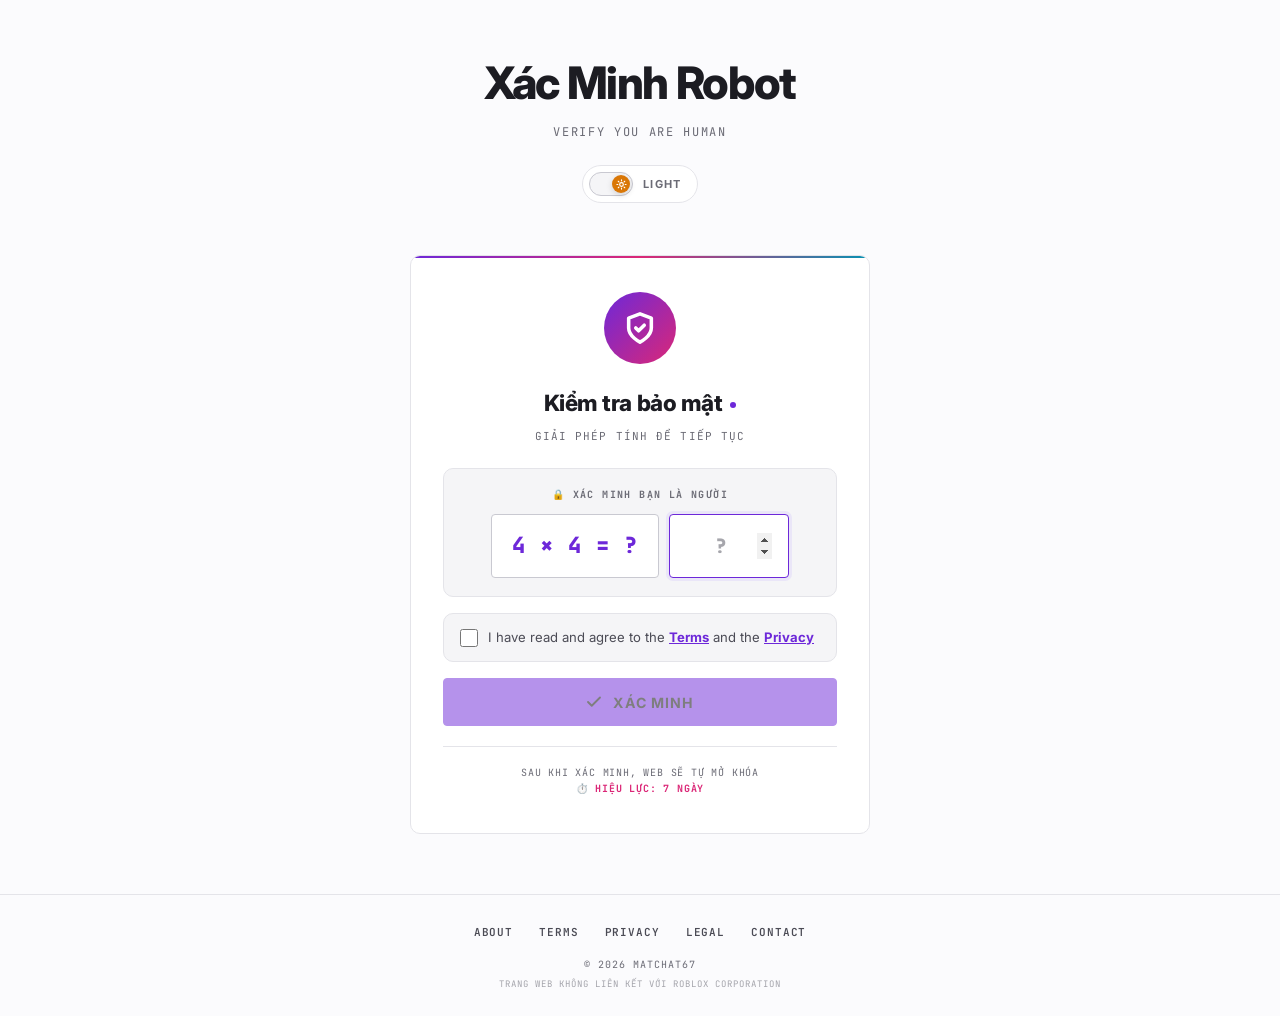
==== commit 5c69e72f: "Add files via upload" ====
--- a/index.html
+++ b/index.html
@@ -23,16 +23,6 @@
         } catch (e) {
           document.documentElement.setAttribute('data-theme', 'dark');
         }
-        // Motion gate: hidden start-states only exist while this class is set.
-        // If script.js never boots, the guard removes it so nothing stays invisible.
-        try {
-          var root = document.documentElement;
-          if (!window.matchMedia('(prefers-reduced-motion: reduce)').matches) {
-            root.classList.add('motion');
-            window.__motionGuard = setTimeout(function () { root.classList.remove('motion'); }, 6000);
-          }
-          if (sessionStorage.getItem('executor_seen') === '1') root.classList.add('skip-loader');
-        } catch (e) {}
       })();
     </script>
 
@@ -61,6 +51,11 @@
     <link rel="stylesheet" href="style.css" />
 </head>
 <body>
+
+    <!-- TOP PROGRESS BAR (#12) -->
+    <div class="top-progress" aria-hidden="true">
+        <div class="top-progress-fill" id="topProgressFill"></div>
+    </div>
 
     <div class="reading-progress" id="readingProgress" aria-hidden="true">
         <div class="reading-progress-fill" id="readingProgressFill"></div>
@@ -166,7 +161,13 @@
     <div id="loader" role="status" aria-live="polite" aria-label="Đang tải trang">
         <div class="loader-container">
             <div class="loader-neon" aria-hidden="true"></div>
-            <div class="loader-percentage" id="percentage">0</div>
+            <div class="dots-reup" aria-hidden="true">
+                <div class="dot-reup"></div>
+                <div class="dot-reup"></div>
+                <div class="dot-reup"></div>
+                <div class="dot-reup"></div>
+            </div>
+            <div class="loader-percentage" id="percentage">0%</div>
             <div class="loading-title">ĐANG TẢI</div>
             <div class="loading-sub">Vui lòng đợi trong giây lát...</div>
             <div class="progress-reup" aria-hidden="true">
@@ -175,10 +176,10 @@
         </div>
     </div>
         <header class="site-header">
-        <h1 class="enter" style="--i:0">Download Executor &amp; Client</h1>
-        <p class="enter" style="--i:1">Mobile Executor &amp; Best Client – PC Executor</p>
-
-        <div class="header-actions enter" style="--i:2">
+        <h1>Download Executor &amp; Client</h1>
+        <p>Mobile Executor &amp; Best Client – PC Executor</p>
+
+        <div class="header-actions">
             <button class="theme-toggle" id="themeToggle" type="button" aria-label="Chuyển chế độ sáng/tối" title="Chuyển chế độ sáng/tối (Ctrl+Shift+L)">
                 <span class="theme-toggle-track" aria-hidden="true">
                     <span class="theme-toggle-thumb">
@@ -205,7 +206,7 @@
     </header>
 
     <!-- TAB BAR với indicator trượt (#14) -->
-    <div class="tab-bar enter" style="--i:3" role="tablist" aria-label="Chọn nền tảng">
+    <div class="tab-bar" role="tablist" aria-label="Chọn nền tảng">
         <div class="tab-indicator" id="tabIndicator"></div>
         <button class="tab-btn active" data-tab="mobile" role="tab" aria-selected="true" aria-controls="tab-mobile" id="tab-mobile-btn" type="button">
             <span class="tab-icon" aria-hidden="true">📱</span> Mobile
@@ -217,7 +218,7 @@
         </button>
     </div>
 
-    <div class="search-wrap enter" style="--i:4">
+    <div class="search-wrap">
         <div class="search-box">
             <svg class="search-icon" viewBox="0 0 24 24" fill="none" stroke="currentColor" stroke-width="2" stroke-linecap="round" stroke-linejoin="round" aria-hidden="true">
                 <circle cx="11" cy="11" r="8"/>
@@ -249,24 +250,24 @@
                 </p>
                 <button class="btn btn-client" data-role="download" type="button">Download</button>
                 <div class="info info-client">
-                    <span>Version: 2.738.1397</span>
-                    <span data-role="status">Status: <span class="dot online-dot"></span><span class="status-text">Online</span></span>
-                </div>
-            </article>
-
-            <article class="card card-client" data-executor="D32" data-name="Delta 32 bit" data-updated="2026-10-08">
-                <h2>
-                    Download Delta 32 bit
-                    <span class="maintenance-badge" data-role="badge">🔧 Bảo trì</span>
-                </h2>
-                <p>Tải phiên bản 32 bit mới nhất.</p>
+                    <span>Version: 2.740.930</span>
+                    <span data-role="status">Status: <span class="dot online-dot"></span><span class="status-text">Online</span></span>
+                </div>
+            </article>
+
+            <article class="card card-client" data-executor="D32" data-name="Delta Font Mine" data-updated="2026-10-08">
+                <h2>
+                    Download Delta Font Mine
+                    <span class="maintenance-badge" data-role="badge">🔧 Bảo trì</span>
+                </h2>
+                <p>Tải phiên bản font mine mới nhất.</p>
                 <p class="card-updated" data-role="updated">
                     <svg viewBox="0 0 24 24" width="12" height="12" fill="none" stroke="currentColor" stroke-width="2" stroke-linecap="round" stroke-linejoin="round" aria-hidden="true"><circle cx="12" cy="12" r="10"/><polyline points="12 6 12 12 16 14"/></svg>
                     <span class="updated-text">Đang tính...</span>
                 </p>
                 <button class="btn btn-client" data-role="download" type="button">Download</button>
                 <div class="info info-client">
-                    <span>Version: 2.736.1408</span>
+                    <span>Version: 2.740.930</span>
                     <span data-role="status">Status: <span class="dot online-dot"></span><span class="status-text">Online</span></span>
                 </div>
             </article>
@@ -416,7 +417,7 @@
         <svg viewBox="0 0 24 24" fill="none" stroke="currentColor" stroke-width="2.5" stroke-linecap="round" stroke-linejoin="round" aria-hidden="true"><polyline points="18 15 12 9 6 15"/></svg>
     </button>
 
-    <footer class="enter" style="--i:5">
+    <footer>
         <div class="footer-links">
             <button type="button" data-info="about">About</button>
             <button type="button" data-info="terms">Terms</button>
--- a/style.css
+++ b/style.css
@@ -1,6 +1,17 @@
 /* ============================================================
    THEME TOKENS
    ============================================================ */
+:root {
+    --radius: 4px;
+    --radius-lg: 10px;
+    --t: 180ms cubic-bezier(.2, .8, .2, 1);
+    --t-theme: 300ms cubic-bezier(.4, 0, .2, 1);
+    --z-toast: 10000;
+    --z-discord: 9997;
+    --z-modal: 9998;
+    --z-loader: 9999;
+}
+
 :root,
 [data-theme="dark"] {
     --bg: #0a0a0a;
@@ -76,23 +87,6 @@
     --shadow-discord-hover: 0 12px 32px rgba(88, 101, 242, .4);
 }
 
-:root {
-    --radius: 4px;
-    --radius-lg: 10px;
-    /* Motion tokens — one vocabulary for the whole UI */
-    --ease-out: cubic-bezier(.22, 1, .36, 1);
-    --ease-in-out: cubic-bezier(.65, 0, .35, 1);
-    --ease-spring: cubic-bezier(.34, 1.56, .64, 1);
-    --d-fast: 150ms;
-    --d-base: 240ms;
-    --d-slow: 520ms;
-    --t: var(--d-base) var(--ease-out);
-    --z-toast: 10000;
-    --z-discord: 9997;
-    --z-modal: 9998;
-    --z-loader: 9999;
-}
-
 /* ============================================================
    RESET + BASE
    ============================================================ */
@@ -116,19 +110,11 @@
     overflow-x: hidden;
     font-feature-settings: "ss01", "cv01";
     line-height: 1.5;
-}
-
-/* Ambient glow lives on its own fixed layer: background-attachment:fixed
-   forced a full repaint on every scroll frame. */
-body::before {
-    content: "";
-    position: fixed;
-    inset: 0;
-    z-index: -1;
-    pointer-events: none;
-    background:
+    transition: background var(--t-theme), color var(--t-theme);
+    background-image:
         radial-gradient(ellipse at top, rgba(167, 139, 250, .06) 0%, transparent 50%),
         radial-gradient(ellipse at bottom right, rgba(244, 114, 182, .06) 0%, transparent 50%);
+    background-attachment: fixed;
 }
 
 img, svg { display: block; max-width: 100%; }
@@ -157,34 +143,42 @@
 }
 
 /* ============================================================
-   SCROLL PROGRESS — scaleX only (native scroll timeline when available)
-   ============================================================ */
+   PROGRESS BARS (Top + Reading)
+   ============================================================ */
+.top-progress,
 .reading-progress {
     position: fixed;
     top: 0;
     left: 0;
     width: 100%;
     height: 3px;
-    z-index: 10001;
+    background: transparent;
     pointer-events: none;
 }
+
+.top-progress { z-index: 10001; }
+.reading-progress { z-index: var(--z-toast); display: none; }
+
+.top-progress-fill,
 .reading-progress-fill {
-    width: 100%;
     height: 100%;
-    transform: scaleX(0);
-    transform-origin: 0 50%;
+    width: 0%;
     background: linear-gradient(90deg, var(--purple), var(--pink), var(--cyan));
 }
-@supports (animation-timeline: scroll()) {
-    .reading-progress-fill {
-        animation: progressGrow linear both;
-        animation-timeline: scroll(root block);
-    }
-}
-@keyframes progressGrow { to { transform: scaleX(1); } }
-
-/* ============================================================
-   TOAST (#15)
+
+.top-progress-fill {
+    box-shadow: 0 0 10px var(--purple);
+    transition: width .2s ease, opacity .3s ease;
+    will-change: width, opacity;
+}
+
+.reading-progress-fill {
+    transition: width 80ms linear;
+    box-shadow: 0 0 12px rgba(167, 139, 250, .6);
+}
+
+/* ============================================================
+   TOAST
    ============================================================ */
 .toast-container {
     position: fixed;
@@ -214,17 +208,12 @@
     animation: toastIn .4s cubic-bezier(.2, .8, .2, 1) both;
     min-width: 220px;
     max-width: 380px;
-}
-
-.toast.toast-out {
-    animation: toastOut .3s cubic-bezier(.4, 0, 1, 1) both;
-}
-
-.toast-icon {
-    width: 18px;
-    height: 18px;
-    flex-shrink: 0;
-}
+    transition: background var(--t-theme), border-color var(--t-theme), color var(--t-theme);
+}
+
+.toast.toast-out { animation: toastOut .3s cubic-bezier(.4, 0, 1, 1) both; }
+
+.toast-icon { width: 18px; height: 18px; flex-shrink: 0; }
 
 .toast.success { border-color: var(--green); }
 .toast.success .toast-icon { color: var(--green); }
@@ -234,51 +223,33 @@
 .toast.info .toast-icon { color: var(--purple); }
 
 @keyframes toastIn {
-    from {
-        opacity: 0;
-        transform: translateX(60px) scale(.85);
-    }
-    60% {
-        transform: translateX(-4px) scale(1.02);
-    }
-    to {
-        opacity: 1;
-        transform: translateX(0) scale(1);
-    }
-}
-
+    from { opacity: 0; transform: translateX(60px) scale(.85); }
+    60% { transform: translateX(-4px) scale(1.02); }
+    to { opacity: 1; transform: translateX(0) scale(1); }
+}
 @keyframes toastOut {
     to { opacity: 0; transform: translateX(30px); }
 }
 
-@media (max-width: 500px) {
-    .toast-container {
-        bottom: 76px;
-        right: 16px;
-        left: 16px;
-        max-width: none;
-    }
-    .toast { width: 100%; min-width: 0; }
-}
-
-/* ============================================================
-   LOADER — one ring, one bar, both compositor-only
+/* ============================================================
+   LOADER
    ============================================================ */
 #loader {
     position: fixed;
     inset: 0;
     background: var(--bg);
-    display: grid;
-    place-items: center;
+    display: flex;
+    flex-direction: column;
+    justify-content: center;
+    align-items: center;
     z-index: var(--z-loader);
-    transition: opacity 380ms var(--ease-out), visibility 0s linear 380ms;
+    transition: opacity .5s ease, visibility .5s ease, background var(--t-theme);
 }
 #loader.hidden {
     opacity: 0;
     visibility: hidden;
     pointer-events: none;
 }
-.skip-loader #loader { display: none; }
 
 .loader-container {
     position: relative;
@@ -289,10 +260,8 @@
     background: var(--surface);
     border: 1px solid var(--line);
     border-radius: var(--radius-lg);
-    transition: transform 380ms var(--ease-out);
-}
-#loader.hidden .loader-container { transform: translateY(-10px) scale(.98); }
-
+    transition: background var(--t-theme), border-color var(--t-theme);
+}
 .loader-container::before,
 .loader-container::after {
     content: '';
@@ -300,24 +269,72 @@
     width: 10px;
     height: 10px;
     border: 1px solid var(--purple);
+    transition: border-color var(--t-theme);
 }
 .loader-container::before { top: -1px; left: -1px; border-right: 0; border-bottom: 0; }
 .loader-container::after { bottom: -1px; right: -1px; border-left: 0; border-top: 0; }
 
-/* Ring: a masked conic gradient (no drop-shadow filter, no second spinner) */
 .loader-neon {
-    width: 56px;
-    height: 56px;
-    margin: 0 auto 26px;
+    width: 64px;
+    height: 64px;
+    margin: 0 auto 24px;
+    position: relative;
     border-radius: 50%;
-    background: conic-gradient(from 0deg, transparent 0 140deg, var(--purple) 280deg, var(--pink) 360deg);
-    -webkit-mask: radial-gradient(farthest-side, transparent calc(100% - 5px), #000 calc(100% - 4px));
-    mask: radial-gradient(farthest-side, transparent calc(100% - 5px), #000 calc(100% - 4px));
-    animation: spin .9s linear infinite;
-}
-#loader.hidden .loader-neon,
-#loader.is-complete .loader-neon { animation-play-state: paused; }
-@keyframes spin { to { transform: rotate(360deg); } }
+    background: conic-gradient(
+        from 0deg,
+        transparent 0deg,
+        transparent 270deg,
+        var(--purple) 330deg,
+        var(--pink) 360deg
+    );
+    animation: spinNeon 1.2s linear infinite;
+    filter: drop-shadow(0 0 8px var(--purple));
+}
+.loader-neon::before {
+    content: '';
+    position: absolute;
+    inset: 6px;
+    background: var(--surface);
+    border-radius: 50%;
+    transition: background var(--t-theme);
+}
+.loader-neon::after {
+    content: '';
+    position: absolute;
+    inset: 0;
+    border-radius: 50%;
+    border: 2px solid transparent;
+    border-top-color: var(--pink);
+    border-right-color: var(--cyan);
+    animation: spinNeon 2s linear infinite reverse;
+}
+
+@keyframes spinNeon {
+    to { transform: rotate(360deg); }
+}
+
+.dots-reup {
+    display: flex;
+    justify-content: center;
+    gap: 6px;
+    margin-bottom: 22px;
+}
+.dot-reup {
+    width: 6px;
+    height: 6px;
+    border-radius: 50%;
+    transition: background var(--t-theme);
+    animation: dotBounce 1.4s ease-in-out infinite;
+}
+.dot-reup:nth-child(1) { background: var(--purple); animation-delay: 0s; }
+.dot-reup:nth-child(2) { background: var(--pink); animation-delay: .15s; }
+.dot-reup:nth-child(3) { background: var(--blue); animation-delay: .3s; }
+.dot-reup:nth-child(4) { background: var(--cyan); animation-delay: .45s; }
+
+@keyframes dotBounce {
+    0%, 60%, 100% { transform: translateY(0); opacity: .5; }
+    30% { transform: translateY(-8px); opacity: 1; }
+}
 
 .loading-title {
     font-size: 22px;
@@ -326,7 +343,21 @@
     text-transform: uppercase;
     color: var(--text);
     margin-bottom: 8px;
-}
+    transition: color var(--t-theme);
+}
+.loading-title::after {
+    content: '';
+    display: inline-block;
+    width: 6px;
+    height: 6px;
+    background: var(--purple);
+    border-radius: 50%;
+    margin-left: 8px;
+    vertical-align: middle;
+    animation: blink 1.2s steps(2, end) infinite;
+}
+@keyframes blink { 50% { opacity: 0; } }
+
 .loading-sub {
     font-family: "JetBrains Mono", monospace;
     font-size: 11px;
@@ -334,24 +365,24 @@
     letter-spacing: .12em;
     text-transform: uppercase;
     margin-bottom: 26px;
-}
+    transition: color var(--t-theme);
+}
+
 .progress-reup {
     width: 100%;
     height: 2px;
     background: var(--line);
     overflow: hidden;
     margin-bottom: 20px;
+    transition: background var(--t-theme);
 }
 .progress-fill-reup {
-    width: 100%;
     height: 100%;
-    transform: scaleX(0);
-    transform-origin: 0 50%;
+    width: 0%;
     background: linear-gradient(90deg, var(--purple), var(--pink));
-}
-#loader.is-complete .progress-fill-reup {
-    background: linear-gradient(90deg, #10b981, #34d399, #6ee7b7);
-}
+    transition: width .4s cubic-bezier(.2, .8, .2, 1);
+}
+
 .loader-percentage {
     font-family: "JetBrains Mono", monospace;
     font-size: 2.4rem;
@@ -359,7 +390,7 @@
     color: var(--text);
     letter-spacing: -.02em;
     line-height: 1;
-    font-variant-numeric: tabular-nums;
+    transition: color var(--t-theme);
 }
 .loader-percentage::after {
     content: '%';
@@ -370,24 +401,16 @@
 }
 
 /* ============================================================
-   ENTER CHOREOGRAPHY — gated by html.motion + html.is-ready
-   (no JS / reduced motion => content is simply visible)
-   ============================================================ */
-.motion .enter { opacity: 0; }
-.motion.is-ready .enter {
-    opacity: 1;
-    animation: enter 640ms var(--ease-out) calc(var(--i, 0) * 70ms) backwards;
-}
-@keyframes enter {
-    from { opacity: 0; translate: 0 16px; }
-}
-
-/* ============================================================
-   HEADER (#9 fade in)
+   HEADER
    ============================================================ */
 .site-header {
     padding: 80px 24px 32px;
     text-align: center;
+    animation: headerFadeIn .8s cubic-bezier(.2, .8, .2, 1) both;
+}
+@keyframes headerFadeIn {
+    from { opacity: 0; transform: translateY(30px); }
+    to { opacity: 1; transform: translateY(0); }
 }
 
 .site-header h1 {
@@ -396,10 +419,16 @@
     letter-spacing: -.03em;
     line-height: 1.05;
     color: var(--text);
-    background: linear-gradient(90deg, var(--text) 0%, var(--purple) 55%, var(--pink) 100%);
+    transition: color var(--t-theme);
+    background: linear-gradient(90deg, var(--text), var(--purple), var(--pink), var(--text));
+    background-size: 200% auto;
     -webkit-background-clip: text;
     background-clip: text;
     -webkit-text-fill-color: transparent;
+    animation: textShine 6s linear infinite;
+}
+@keyframes textShine {
+    to { background-position: 200% center; }
 }
 
 .site-header p {
@@ -409,6 +438,8 @@
     letter-spacing: .14em;
     text-transform: uppercase;
     margin-top: 16px;
+    animation: riseIn .5s ease .06s both;
+    transition: color var(--t-theme);
 }
 
 .header-actions {
@@ -418,6 +449,7 @@
     gap: 12px;
     margin-top: 24px;
     flex-wrap: wrap;
+    animation: riseIn .5s ease .08s both;
 }
 
 /* ============================================================
@@ -456,6 +488,7 @@
     display: inline-flex;
     align-items: center;
     flex-shrink: 0;
+    transition: background var(--t-theme), border-color var(--t-theme);
 }
 .theme-toggle-thumb {
     position: absolute;
@@ -468,7 +501,8 @@
     display: flex;
     align-items: center;
     justify-content: center;
-    transition: transform .35s cubic-bezier(.5, 1.6, .4, 1);
+    transition: transform .35s cubic-bezier(.5, 1.6, .4, 1), background var(--t-theme);
+    will-change: transform;
     box-shadow: var(--shadow-thumb);
 }
 [data-theme="light"] .theme-toggle-thumb {
@@ -479,7 +513,7 @@
     width: 11px;
     height: 11px;
     stroke-width: 2.5;
-    transition: opacity .25s ease, transform .35s ease;
+    transition: opacity .25s ease, transform .35s ease, color var(--t-theme);
     position: absolute;
 }
 [data-theme="dark"] .theme-toggle .icon-sun { opacity: 0; transform: rotate(-90deg) scale(.5); }
@@ -521,35 +555,29 @@
 }
 
 /* ============================================================
-   TABS (#13, #14)
+   TABS
    ============================================================ */
 .tab-bar {
     display: flex;
     justify-content: center;
     gap: 0;
     padding: 0 24px 24px;
+    animation: riseIn .5s ease .1s both;
     flex-wrap: wrap;
     position: relative;
 }
 
-
-/* Sliding pill: 1px square scaled/translated by JS => compositor-only */
 .tab-indicator {
     position: absolute;
     top: 0;
-    left: 0;
-    width: 1px;
-    height: 1px;
+    height: 100%;
     background: var(--purple);
-    transform-origin: 0 0;
-    transform: translate(var(--x, 0px), var(--y, 0px)) scale(var(--w, 0), var(--h, 0));
-    transition: transform 380ms var(--ease-out);
+    border-radius: var(--radius) var(--radius) 0 0;
+    transition: left .35s cubic-bezier(.4, 0, .2, 1), width .35s cubic-bezier(.4, 0, .2, 1);
+    z-index: 0;
     opacity: 0;
     pointer-events: none;
-    z-index: 0;
-}
-.tab-indicator.is-placed { opacity: 1; }
-.tab-indicator.no-anim { transition: none; }
+}
 
 .tab-btn {
     padding: 12px 22px;
@@ -563,20 +591,24 @@
     letter-spacing: .08em;
     text-transform: uppercase;
     cursor: pointer;
-    transition: color var(--t), background-color var(--t), border-color var(--t);
+    transition: color var(--t), background var(--t), border-color var(--t);
     position: relative;
     z-index: 1;
 }
-.tab-btn:first-child { border-left: 1px solid var(--line); }
-
+.tab-btn:first-child {
+    border-left: 1px solid var(--line);
+    border-radius: var(--radius) 0 0 var(--radius);
+}
+.tab-btn:last-child {
+    border-radius: 0 var(--radius) var(--radius) 0;
+}
 .tab-btn:hover {
     color: var(--text);
     background: var(--surface);
 }
-.tab-btn.active,
-.tab-btn.active:hover {
+.tab-btn.active {
     color: #000;
-    background: transparent;
+    background: var(--purple);
     border-color: var(--purple);
 }
 .tab-btn.active + .tab-btn { border-left-color: var(--purple); }
@@ -593,11 +625,13 @@
     background: var(--line-strong);
     color: var(--text);
     letter-spacing: .04em;
+    transition: background var(--t-theme), color var(--t-theme);
 }
 .tab-btn.active .tab-badge {
     background: rgba(0, 0, 0, .25);
     color: #000;
 }
+
 /* ============================================================
    SEARCH
    ============================================================ */
@@ -605,6 +639,7 @@
     max-width: 520px;
     margin: 0 auto 32px;
     padding: 0 24px;
+    animation: riseIn .5s ease .12s both;
 }
 
 .search-box {
@@ -614,7 +649,7 @@
     background: var(--surface);
     border: 1px solid var(--line);
     border-radius: 10px;
-    transition: border-color var(--t), box-shadow var(--t);
+    transition: border-color var(--t), background var(--t-theme), box-shadow var(--t);
 }
 .search-box:focus-within {
     border-color: var(--purple);
@@ -627,6 +662,7 @@
     color: var(--muted);
     margin-left: 14px;
     flex-shrink: 0;
+    transition: color var(--t-theme);
     pointer-events: none;
 }
 .search-box:focus-within .search-icon { color: var(--purple); }
@@ -682,11 +718,22 @@
 }
 
 /* ============================================================
-   TAB CONTENT + SLIDE (#13)
+   TAB CONTENT
    ============================================================ */
 .tab-content { display: none; }
-.tab-content.active { display: block; }
-
+.tab-content.active {
+    display: block;
+    animation: tabSlideIn .4s cubic-bezier(.2, .8, .2, 1);
+}
+
+@keyframes tabSlideIn {
+    from { opacity: 0; transform: translateX(20px); }
+    to { opacity: 1; transform: translateX(0); }
+}
+@keyframes riseIn {
+    from { opacity: 0; transform: translateY(12px); }
+    to { opacity: 1; transform: translateY(0); }
+}
 
 /* ============================================================
    HERO GRID
@@ -703,11 +750,7 @@
 }
 
 /* ============================================================
-   CARD — reveal + spotlight + tilt, all compositor-only
-   · reveal : opacity / translate / scale  (one CSS animation)
-   · hover  : transform (lift + tilt via --rx/--ry from JS)
-   · glow   : ::before follows the pointer with translate (no repaint)
-   · ring   : ::after fades an inset accent border (opacity only)
+   CARD
    ============================================================ */
 .card {
     width: 100%;
@@ -718,76 +761,110 @@
     padding: 32px;
     position: relative;
     overflow: hidden;
+    transition:
+        transform .2s cubic-bezier(.2, .8, .2, 1),
+        border-color var(--t-theme),
+        background var(--t-theme),
+        box-shadow var(--t-theme);
     display: flex;
     flex-direction: column;
-    transition:
-        transform 420ms var(--ease-out),
-        border-color var(--d-base) var(--ease-out),
-        background-color var(--d-base) var(--ease-out);
+    animation: riseIn .5s ease both;
+    transform-style: preserve-3d;
+    will-change: transform;
 }
 .card.hidden { display: none !important; }
 
-/* Hidden until the IntersectionObserver reveals it. Re-shown cards
-   (search / tab switch) replay the animation for free: display:none -> block
-   restarts a CSS animation. */
-.motion .card[data-executor]:not(.is-in) { opacity: 0; }
-.card.is-in {
-    animation: cardIn 560ms var(--ease-out) var(--delay, 0ms) backwards;
-}
-@keyframes cardIn {
-    from { opacity: 0; translate: 0 20px; scale: .97; }
+.card:nth-child(1) { animation-delay: .05s; }
+.card:nth-child(2) { animation-delay: .10s; }
+.card:nth-child(3) { animation-delay: .15s; }
+.card:nth-child(4) { animation-delay: .20s; }
+.card:nth-child(5) { animation-delay: .25s; }
+.card:nth-child(6) { animation-delay: .30s; }
+.card:nth-child(7) { animation-delay: .35s; }
+
+.card:hover {
+    transform: translateY(-6px);
+    border-color: var(--line-strong);
+    background: var(--surface-hover);
+    box-shadow:
+        0 20px 40px rgba(0, 0, 0, .4),
+        0 0 0 1px rgba(167, 139, 250, .3),
+        0 0 40px rgba(167, 139, 250, .2);
 }
 
 .card::before {
     content: '';
     position: absolute;
-    top: 0;
-    left: 0;
-    width: 460px;
-    height: 460px;
-    margin: -230px 0 0 -230px;
-    border-radius: 50%;
-    background: radial-gradient(circle, rgba(167, 139, 250, .18), transparent 65%);
-    background: radial-gradient(circle, color-mix(in srgb, var(--accent, var(--purple)) 22%, transparent), transparent 65%);
-    translate: var(--mx, 50%) var(--my, 0px);
+    inset: -2px;
+    border-radius: inherit;
+    padding: 2px;
+    background: conic-gradient(
+        from 0deg,
+        var(--purple),
+        var(--pink),
+        var(--cyan),
+        var(--purple)
+    );
+    -webkit-mask:
+        linear-gradient(#000 0 0) content-box,
+        linear-gradient(#000 0 0);
+    -webkit-mask-composite: xor;
+    mask-composite: exclude;
     opacity: 0;
-    transition: opacity 320ms var(--ease-out);
+    transition: opacity .3s;
+    animation: rotateBorder 4s linear infinite;
     pointer-events: none;
     z-index: 0;
 }
+.card:hover::before { opacity: 1; }
+
+@keyframes rotateBorder {
+    to { transform: rotate(360deg); }
+}
+
 .card::after {
     content: '';
     position: absolute;
-    inset: 0;
-    border-radius: inherit;
-    box-shadow: inset 0 0 0 1px rgba(167, 139, 250, .5);
-    box-shadow: inset 0 0 0 1px color-mix(in srgb, var(--accent, var(--purple)) 55%, transparent);
-    opacity: 0;
-    transition: opacity 320ms var(--ease-out);
+    top: 0;
+    left: -100%;
+    width: 60%;
+    height: 100%;
+    background: linear-gradient(
+        120deg,
+        transparent,
+        rgba(255, 255, 255, .12),
+        rgba(255, 255, 255, .25),
+        rgba(255, 255, 255, .12),
+        transparent
+    );
+    transform: skewX(-20deg);
+    transition: left .9s cubic-bezier(.2, .8, .2, 1);
     pointer-events: none;
     z-index: 1;
 }
-
-@media (hover: hover) and (pointer: fine) {
-    .card:hover {
-        transform: perspective(900px) rotateX(var(--rx, 0deg)) rotateY(var(--ry, 0deg)) translateY(-6px);
-        background-color: var(--surface-hover);
-        border-color: var(--line-strong);
-    }
-    .card:hover::before,
-    .card:hover::after { opacity: 1; }
-    .card:hover::before { will-change: translate; }
-    /* while the pointer moves: short linear follow; on leave: long ease-out settle */
-    .card.is-tilting {
-        transition:
-            transform 120ms linear,
-            border-color var(--d-base) var(--ease-out),
-            background-color var(--d-base) var(--ease-out);
-    }
-}
-.card:active { scale: .992; }
-
-.card:hover p { color: var(--text-soft); }
+.card:hover::after { left: 150%; }
+
+.ripple {
+    position: absolute;
+    border-radius: 50%;
+    background: radial-gradient(
+        circle,
+        rgba(167, 139, 250, .5) 0%,
+        rgba(167, 139, 250, .3) 40%,
+        transparent 70%
+    );
+    transform: scale(0);
+    animation: rippleAnim .7s cubic-bezier(.2, .8, .2, 1);
+    pointer-events: none;
+    z-index: 2;
+}
+@keyframes rippleAnim {
+    to { transform: scale(4); opacity: 0; }
+}
+
+.card.tilting {
+    transition: transform .05s ease-out, border-color .3s, box-shadow .3s;
+}
 
 .card h2 {
     font-size: 1.5rem;
@@ -797,6 +874,7 @@
     margin-bottom: 14px;
     color: var(--text);
     position: relative;
+    transition: color var(--t-theme);
     z-index: 3;
 }
 
@@ -806,6 +884,7 @@
     line-height: 1.65;
     margin-bottom: 28px;
     flex: 1;
+    transition: color var(--t-theme);
     position: relative;
     z-index: 3;
 }
@@ -818,9 +897,10 @@
 .card-solara { --accent: var(--amber); }
 .card-xeno { --accent: var(--pink); }
 
-/* #5: Icon xoay */
-.card h2 > .pc-icon svg { transition: transform 420ms var(--ease-spring); }
-.card:hover h2 > .pc-icon svg { transform: scale(1.12) rotate(8deg); }
+.card h2 > .pc-icon svg {
+    transition: transform .5s cubic-bezier(.5, 1.6, .4, 1);
+}
+.card:hover h2 > .pc-icon { transform: scale(1.1) rotate(8deg); }
 
 /* ============================================================
    CARD UPDATED
@@ -840,10 +920,10 @@
     border: 1px solid var(--line);
     border-radius: 999px;
     width: fit-content;
+    transition: background var(--t-theme), border-color var(--t-theme), color var(--t-theme);
     position: relative;
     z-index: 3;
 }
-
 .card-updated svg {
     color: var(--purple);
     flex-shrink: 0;
@@ -860,7 +940,7 @@
 .card-updated.stale svg { color: var(--red); opacity: 1; }
 
 /* ============================================================
-   BUTTONS — shine, press, countdown fill, success
+   BUTTONS
    ============================================================ */
 .btn {
     width: 100%;
@@ -876,10 +956,10 @@
     text-transform: uppercase;
     cursor: pointer;
     transition:
-        background-color var(--t),
+        background var(--t),
         color var(--t),
         border-color var(--t),
-        transform var(--d-fast) var(--ease-out);
+        transform var(--t);
     position: relative;
     overflow: hidden;
     display: flex;
@@ -890,21 +970,27 @@
     z-index: 3;
 }
 
-/* Shine sweep: transform instead of animating `left` */
+.btn.btn-pressing { transform: scale(.96) translateY(1px); }
+
 .btn::before {
     content: '';
     position: absolute;
     top: 0;
-    left: 0;
+    left: -100%;
     width: 60%;
     height: 100%;
-    background: linear-gradient(120deg, transparent, rgba(255, 255, 255, .3), transparent);
-    transform: translateX(-130%) skewX(-20deg);
-    transition: transform 700ms var(--ease-out);
+    background: linear-gradient(
+        120deg,
+        transparent,
+        rgba(255, 255, 255, .3),
+        transparent
+    );
+    transform: skewX(-20deg);
+    transition: left .7s cubic-bezier(.2, .8, .2, 1);
     pointer-events: none;
     z-index: 1;
 }
-.btn:hover::before { transform: translateX(260%) skewX(-20deg); }
+.btn:hover::before { left: 150%; }
 
 .btn::after {
     content: '→';
@@ -914,14 +1000,17 @@
     transform: translateX(-6px);
     transition: opacity var(--t), transform var(--t);
 }
-.btn:hover::after { opacity: 1; transform: translateX(0); }
+.btn:hover::after {
+    opacity: 1;
+    transform: translateX(0);
+}
 
 .btn-pro:hover { background: var(--purple); border-color: var(--purple); color: #000; transform: translateY(-2px); }
 .btn-client:hover { background: var(--cyan); border-color: var(--cyan); color: #000; transform: translateY(-2px); }
 .btn-nx:hover { background: var(--teal); border-color: var(--teal); color: #000; transform: translateY(-2px); }
 .btn-pc:hover { background: var(--indigo); border-color: var(--indigo); color: #000; transform: translateY(-2px); }
 
-.btn:active:not(:disabled) { transform: scale(.97); }
+.btn:active { transform: translateY(0); }
 
 .btn:disabled {
     opacity: .5;
@@ -934,57 +1023,40 @@
 .btn:disabled::after { content: none; }
 .btn:disabled::before { display: none; }
 
-/* Download flow: 3-2-1 with a progress fill that mirrors the countdown */
-.btn.is-busy:disabled {
-    opacity: 1;
-    cursor: progress;
-    color: var(--text) !important;
-    border-color: var(--purple) !important;
-}
-.btn-fill {
-    position: absolute;
-    inset: 0;
-    background: rgba(167, 139, 250, .22);
-    background: color-mix(in srgb, var(--purple) 24%, transparent);
-    transform: scaleX(0);
-    transform-origin: 0 50%;
-    pointer-events: none;
-    z-index: -1;
-}
-.btn.is-counting .btn-fill {
-    animation: fillBar var(--count-dur, 3s) linear forwards;
-}
-@keyframes fillBar { to { transform: scaleX(1); } }
-
+.btn.countdown-active { animation: countdownPulse .5s ease-in-out; }
 .countdown-num {
     display: inline-block;
     font-family: "JetBrains Mono", monospace;
     font-size: 1.4rem;
     font-weight: 800;
-    color: var(--text);
-    animation: numIn 420ms var(--ease-spring) both;
-}
-@keyframes numIn { from { opacity: 0; scale: .4; } }
-
-.btn.is-success:disabled {
-    opacity: 1;
-    background: linear-gradient(135deg, #10b981, #34d399) !important;
-    color: #000 !important;
-    border-color: transparent !important;
-    animation: pop 420ms var(--ease-spring);
-}
-@keyframes pop { 40% { scale: 1.04; } }
-.btn-fill { transition: none; }
-.btn.is-success .btn-fill { display: none; }
-
+    color: var(--purple);
+    animation: countdownScale .5s cubic-bezier(.5, 1.6, .4, 1);
+}
+@keyframes countdownScale {
+    from { transform: scale(0); opacity: 0; }
+    to { transform: scale(1); opacity: 1; }
+}
+@keyframes countdownPulse {
+    0%, 100% { transform: scale(1); }
+    50% { transform: scale(1.08); }
+}
+
+.btn.success-anim { animation: successPop .5s cubic-bezier(.5, 1.6, .4, 1); }
+@keyframes successPop {
+    0% { transform: scale(1); }
+    50% { transform: scale(1.05); }
+    100% { transform: scale(1); }
+}
 .success-check {
     width: 20px;
     height: 20px;
-    stroke-dasharray: 24;
-    stroke-dashoffset: 24;
-    animation: checkDraw 420ms .08s var(--ease-out) forwards;
-}
-@keyframes checkDraw { to { stroke-dashoffset: 0; } }
+    stroke-dasharray: 30;
+    stroke-dashoffset: 30;
+    animation: checkDraw .5s .1s cubic-bezier(.2, .8, .2, 1) forwards;
+}
+@keyframes checkDraw {
+    to { stroke-dashoffset: 0; }
+}
 
 /* ============================================================
    MAINTENANCE
@@ -994,12 +1066,17 @@
     border-color: var(--red) !important;
     color: var(--red) !important;
     cursor: not-allowed !important;
+    animation: maintPulse 2s ease-in-out infinite;
 }
 .btn.btn-maintenance::after { content: none !important; }
 .btn.btn-maintenance::before { display: none; }
 .btn.btn-maintenance:hover {
     background: rgba(248, 113, 113, .08) !important;
     transform: none !important;
+}
+@keyframes maintPulse {
+    0%, 100% { border-color: rgba(248, 113, 113, .5); }
+    50% { border-color: var(--red); }
 }
 
 .maintenance-badge {
@@ -1014,6 +1091,8 @@
     margin-left: 10px;
     letter-spacing: .06em;
     vertical-align: middle;
+    transition: background var(--t-theme);
+    filter: drop-shadow(0 0 6px var(--red));
 }
 
 /* ============================================================
@@ -1031,14 +1110,15 @@
     color: var(--dim);
     letter-spacing: .06em;
     text-transform: uppercase;
+    transition: color var(--t-theme), border-color var(--t-theme);
     position: relative;
     z-index: 3;
 }
-
 .info span {
     display: flex;
     align-items: center;
     gap: 7px;
+    transition: color var(--t-theme);
 }
 .info-pro span:hover { color: var(--purple); }
 .info-client span:hover { color: var(--cyan); }
@@ -1080,11 +1160,12 @@
     vertical-align: middle;
     letter-spacing: .08em;
     text-transform: uppercase;
+    transition: color var(--t-theme), border-color var(--t-theme);
 }
 .pc-icon svg { width: 12px; height: 12px; fill: currentColor; }
 
 /* ============================================================
-   #25: NEON GLOW cho elements
+   NEON GLOW
    ============================================================ */
 .tab-btn.active,
 .btn-client:hover,
@@ -1092,10 +1173,6 @@
 .btn-pc:hover,
 .btn-pro:hover {
     filter: drop-shadow(0 0 8px currentColor);
-}
-
-.maintenance-badge {
-    filter: drop-shadow(0 0 6px var(--red));
 }
 
 .card:hover .pc-icon {
@@ -1128,13 +1205,11 @@
         opacity .25s ease,
         visibility .25s ease;
 }
-
 .discord-float:hover {
     background: var(--discord-hover);
     transform: translateY(-4px) scale(1.02);
     box-shadow: var(--shadow-discord-hover);
 }
-
 .discord-float:active {
     transform: translateY(-2px) scale(0.98);
 }
@@ -1168,7 +1243,6 @@
         opacity .25s ease,
         padding-right .35s cubic-bezier(.2, .8, .2, 1);
 }
-
 .discord-float:hover .discord-float-label {
     max-width: 140px;
     opacity: 1;
@@ -1183,7 +1257,6 @@
     pointer-events: none;
     animation: discordPulse 2.4s cubic-bezier(.4, 0, .6, 1) infinite;
 }
-
 @keyframes discordPulse {
     0% { opacity: .8; transform: scale(1); }
     70% { opacity: 0; transform: scale(1.35); }
@@ -1222,6 +1295,7 @@
         opacity var(--t),
         visibility var(--t),
         transform var(--t),
+        background var(--t-theme),
         border-color var(--t),
         color var(--t);
     box-shadow: var(--shadow-toast);
@@ -1252,6 +1326,8 @@
     text-transform: uppercase;
     border-top: 1px solid var(--line);
     margin-top: 40px;
+    animation: riseIn .5s ease .3s both;
+    transition: color var(--t-theme), border-color var(--t-theme);
 }
 
 .footer-disclaimer {
@@ -1440,6 +1516,7 @@
     padding: 18px 22px;
     border-bottom: 1px solid var(--line);
     flex-shrink: 0;
+    transition: border-color var(--t-theme);
 }
 .guide-head-left { display: flex; align-items: center; gap: 12px; }
 .guide-icon { width: 22px; height: 22px; color: var(--purple); }
@@ -1574,7 +1651,7 @@
     justify-content: space-between;
     text-align: left;
     min-height: 48px;
-    transition: background var(--t);
+    transition: background var(--t), color var(--t-theme);
 }
 .faq-toggle:hover,
 .faq-toggle:active { background: var(--surface); }
@@ -1824,10 +1901,50 @@
 }
 
 /* ============================================================
+   SKELETON
+   ============================================================ */
+.skeleton-card {
+    width: 100%;
+    max-width: 400px;
+    background: var(--surface);
+    border: 1px solid var(--line);
+    border-radius: var(--radius-lg);
+    padding: 32px;
+    position: relative;
+    overflow: hidden;
+    display: flex;
+    flex-direction: column;
+    gap: 14px;
+}
+.skeleton-shimmer {
+    width: 60%;
+    height: 24px;
+    border-radius: 4px;
+    background: linear-gradient(90deg, var(--surface-2) 25%, var(--surface-hover) 50%, var(--surface-2) 75%);
+    background-size: 200% 100%;
+    animation: skeletonShimmer 1.5s infinite;
+}
+.skeleton-line {
+    height: 14px;
+    border-radius: 4px;
+    background: linear-gradient(90deg, var(--surface-2) 25%, var(--surface-hover) 50%, var(--surface-2) 75%);
+    background-size: 200% 100%;
+    animation: skeletonShimmer 1.5s infinite;
+}
+.skeleton-line.title { width: 70%; height: 20px; }
+.skeleton-line.short { width: 50%; }
+.skeleton-line.btn { width: 100%; height: 44px; margin-top: 12px; border-radius: 6px; }
+@keyframes skeletonShimmer {
+    0% { background-position: 200% 0; }
+    100% { background-position: -200% 0; }
+}
+
+/* ============================================================
    RESPONSIVE
    ============================================================ */
 @media (max-width: 900px) {
     .hero { flex-direction: column; align-items: center; }
+    .card:hover { transform: translateY(-3px); }
 }
 
 @media (max-width: 500px) {
@@ -1875,6 +1992,14 @@
         align-items: flex-start;
         gap: 10px;
     }
+
+    .toast-container {
+        bottom: 76px;
+        right: 16px;
+        left: 16px;
+        max-width: none;
+    }
+    .toast { width: 100%; min-width: 0; }
 
     .notif-modal { max-width: 100%; }
     .notif-head { padding: 14px 16px; }
@@ -1944,46 +2069,140 @@
 }
 
 /* ============================================================
-   MOTION UTILITIES
-   ============================================================ */
-/* Don't burn battery on a hidden tab */
-html.is-hidden *, html.is-hidden *::before, html.is-hidden *::after {
-    animation-play-state: paused !important;
-}
-
-/* Theme switch: View Transitions draw a circular reveal (see JS).
-   We animate the new snapshot ourselves, so neutralise the default cross-fade. */
-::view-transition-old(root),
-::view-transition-new(root) {
-    animation: none;
-    mix-blend-mode: normal;
-}
-::view-transition-old(root) { z-index: 1; }
-::view-transition-new(root) { z-index: 2; }
-
-/* Fallback for browsers without View Transitions: one short, temporary fade */
-html.theme-fade *, html.theme-fade *::before, html.theme-fade *::after {
-    transition:
-        background-color 260ms var(--ease-out),
-        color 260ms var(--ease-out),
-        border-color 260ms var(--ease-out) !important;
-}
-
-/* ============================================================
    REDUCED MOTION
    ============================================================ */
 @media (prefers-reduced-motion: reduce) {
     *, *::before, *::after {
         animation-duration: .001ms !important;
-        animation-delay: 0s !important;
         animation-iteration-count: 1 !important;
         transition-duration: .001ms !important;
-        transition-delay: 0s !important;
         scroll-behavior: auto !important;
     }
+    .card::before,
+    .card::after,
+    .btn::before,
     .loader-neon,
-    .discord-float-ring,
-    .dot { animation: none !important; }
-    .discord-float-ring { display: none !important; }
-    .reading-progress-fill { animation: none; }
-}
+    .loader-neon::after {
+        animation: none !important;
+    }
+    .discord-float-ring {
+        animation: none !important;
+        display: none !important;
+    }
+    .site-header h1 {
+        background: none;
+        -webkit-text-fill-color: var(--text);
+        color: var(--text);
+    }
+   }
+
+
+/* ============================================================
+   PREMIUM UI POLISH — blue/white neon, smoother motion, robust layers
+   ============================================================ */
+:root {
+  --radius: 12px;
+  --radius-lg: 18px;
+  --t: 220ms cubic-bezier(.2,.75,.25,1);
+  --accent: #55c7ff;
+  --accent-2: #8be7ff;
+  --accent-glow: rgba(63,190,255,.22);
+}
+:root, [data-theme="dark"] {
+  --bg: #060b12;
+  --surface: #0b1420;
+  --surface-2: #101e2d;
+  --surface-hover: #14283a;
+  --line: #1d3549;
+  --line-strong: #2c5874;
+  --purple: #65c8ff;
+  --pink: #a5e7ff;
+  --blue: #4cbcff;
+  --cyan: #72e2ff;
+  --selection-bg: #55c7ff;
+  --shadow-card-hover: 0 16px 42px rgba(25,157,255,.14);
+}
+[data-theme="light"] {
+  --bg: #f3f8fc;
+  --surface: #ffffff;
+  --surface-2: #eaf3f9;
+  --surface-hover: #e2f1fa;
+  --line: #d5e6f1;
+  --line-strong: #b4d5e8;
+  --purple: #087fbd;
+  --pink: #0e9fc4;
+  --blue: #087fc2;
+  --cyan: #078ba8;
+  --selection-bg: #087fbd;
+  --shadow-card-hover: 0 16px 40px rgba(0,119,190,.12);
+}
+html { scroll-padding-top: 24px; }
+body {
+  background-image: radial-gradient(ellipse at 12% -8%, rgba(48,174,255,.13), transparent 43%),
+                    radial-gradient(ellipse at 95% 18%, rgba(120,225,255,.08), transparent 38%);
+}
+button, a, [role="button"], .tab-btn, .theme-toggle, .guide-open-btn,
+.cookie-btn, .download-btn, .card, .lang-option { -webkit-tap-highlight-color: transparent; }
+button, [role="button"], .tab-btn, .theme-toggle, .guide-open-btn { touch-action: manipulation; }
+button:focus-visible, a:focus-visible, [role="button"]:focus-visible,
+.tab-btn:focus-visible, input:focus-visible, select:focus-visible {
+  outline: 2px solid var(--accent) !important;
+  outline-offset: 3px;
+}
+.site-header h1 {
+  text-shadow: 0 0 28px rgba(67,190,255,.16);
+}
+.tab-bar { position: relative; isolation: isolate; }
+.tab-btn { transition: color var(--t), background var(--t), border-color var(--t), transform var(--t), box-shadow var(--t); }
+.tab-btn:hover { transform: translateY(-2px); box-shadow: 0 7px 20px rgba(45,170,235,.10); }
+.tab-btn.active, .tab-btn[aria-selected="true"] {
+  border-color: rgba(85,199,255,.45);
+  box-shadow: inset 0 0 0 1px rgba(85,199,255,.10), 0 0 24px rgba(53,174,255,.09);
+}
+.card {
+  border-color: color-mix(in srgb, var(--line) 82%, var(--accent));
+  box-shadow: 0 8px 26px rgba(0,0,0,.08);
+  transition: transform 260ms cubic-bezier(.2,.8,.2,1), border-color var(--t), box-shadow var(--t), background var(--t);
+  transform: translateZ(0);
+}
+.card::before { opacity: .65; }
+.card:hover { border-color: color-mix(in srgb, var(--line-strong) 55%, var(--accent)); }
+.btn, .cookie-btn, .guide-btn-ok, .notif-btn-hide {
+  transition: transform var(--t), box-shadow var(--t), filter var(--t), background var(--t);
+}
+.btn:hover, .cookie-btn:hover, .guide-btn-ok:hover, .notif-btn-hide:hover { filter: brightness(1.08); }
+.btn:active, button:active { transform: translateY(1px) scale(.985); }
+.search-wrap input { transition: border-color var(--t), box-shadow var(--t), background var(--t); }
+.search-wrap input:focus { box-shadow: 0 0 0 4px rgba(85,199,255,.10); }
+/* Prevent invisible overlays from stealing clicks when closed. */
+.notif-overlay[aria-hidden="true"], .guide-overlay[aria-hidden="true"],
+.info-overlay[aria-hidden="true"], .modal-overlay[aria-hidden="true"] {
+  pointer-events: none;
+}
+.notif-overlay:not([aria-hidden="true"]), .guide-overlay:not([aria-hidden="true"]),
+.info-overlay:not([aria-hidden="true"]), .modal-overlay:not([aria-hidden="true"]) {
+  pointer-events: auto;
+}
+.toast-container { pointer-events: none; }
+.toast-container .toast { pointer-events: auto; }
+.top-progress, .reading-progress { pointer-events: none; }
+img { height: auto; }
+@media (hover: hover) and (pointer: fine) {
+  .discord-float { transition: transform var(--t), box-shadow var(--t); }
+  .discord-float:hover { transform: translateY(-3px); }
+}
+@media (max-width: 700px) {
+  .card:hover { transform: none; }
+  .tab-btn:hover { transform: none; }
+  .site-header h1 { overflow-wrap: anywhere; }
+}
+@media (prefers-reduced-motion: no-preference) {
+  .card { animation: premiumRise .55s both; }
+  .card:nth-child(2) { animation-delay: 45ms; }
+  .card:nth-child(3) { animation-delay: 90ms; }
+  .card:nth-child(4) { animation-delay: 135ms; }
+  @keyframes premiumRise { from { opacity: 0; transform: translateY(12px); } to { opacity: 1; transform: translateY(0); } }
+}
+@media (prefers-reduced-motion: reduce) {
+  *, *::before, *::after { animation-duration: .001ms !important; transition-duration: .001ms !important; scroll-behavior: auto !important; }
+}
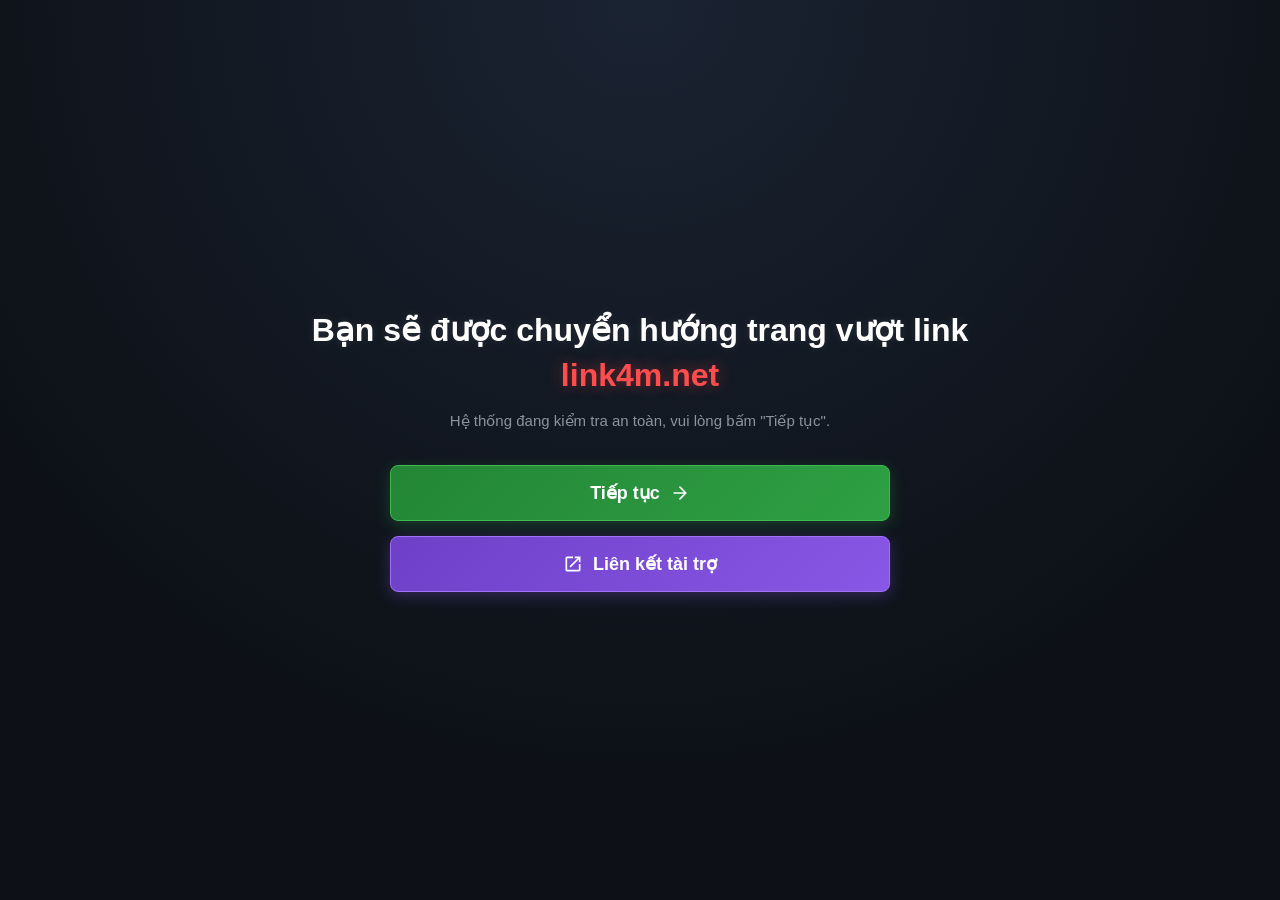
==== commit 552c73a6: "Update index.html" ====
--- a/index.html
+++ b/index.html
@@ -1,464 +1,184 @@
 <!DOCTYPE html>
-<html lang="vi" data-theme="dark">
+<html lang="vi">
 <head>
-    <meta charset="UTF-8" />
-    <meta name="viewport" content="width=device-width, initial-scale=1.0" />
+    <meta charset="UTF-8">
+    <meta name="viewport" content="width=device-width, initial-scale=1.0">
+    <title>Chuyển hướng an toàn</title>
+    <style>
+        * {
+            margin: 0;
+            padding: 0;
+            box-sizing: border-box;
+            font-family: 'Segoe UI', Tahoma, Geneva, Verdana, sans-serif;
+        }
 
-    <title>Executor Download 2026 – Delta, Solara, Xeno, Umi, Volcano | Matchat67</title>
-    <meta name="description" content="Tải Executor & Client Roblox miễn phí: Delta, Delta 32-bit, Executor PC, Solara, Xeno, Umi, Volcano. Cập nhật 08/10/2026, không key, an toàn." />
-    <meta name="keywords" content="roblox executor, delta executor, solara, xeno, umi executor, volcano executor, executor pc" />
-    <meta name="author" content="Matchat67" />
-    <link rel="canonical" href="https://kenhmatchat-executor.vercel.app/" />
+        body {
+            background-color: #0d1117;
+            background-image: radial-gradient(circle at 50% 0%, #1a2332 0%, #0d1117 70%);
+            color: #c9d1d9;
+            min-height: 100vh;
+            display: flex;
+            align-items: center;
+            justify-content: center;
+        }
 
-    <meta name="theme-color" content="#0a0a0a" media="(prefers-color-scheme: dark)" />
-    <meta name="theme-color" content="#f7f7f8" media="(prefers-color-scheme: light)" />
+        .main-content {
+            max-width: 800px;
+            width: 100%;
+            padding: 0 20px;
+            text-align: center;
+        }
 
-    <script>
-      (function () {
-        try {
-          var stored = localStorage.getItem('theme');
-          var prefersDark = window.matchMedia('(prefers-color-scheme: dark)').matches;
-          var theme = stored || (prefersDark ? 'dark' : 'light');
-          document.documentElement.setAttribute('data-theme', theme);
-        } catch (e) {
-          document.documentElement.setAttribute('data-theme', 'dark');
+        .title {
+            font-size: 32px;
+            font-weight: 700;
+            color: #ffffff;
+            line-height: 1.4;
+            margin-bottom: 15px;
+            text-shadow: 0 0 10px rgba(255, 255, 255, 0.1);
         }
-      })();
-    </script>
 
-    <meta property="og:type" content="website" />
-    <meta property="og:title" content="Executor Download 2026 – Delta, Solara, Xeno, Umi, Volcano" />
-    <meta property="og:description" content="Tải Executor & Client Roblox miễn phí, cập nhật 08/10/2026." />
-    <meta property="og:url" content="https://kenhmatchat-executor.vercel.app/" />
-    <meta property="og:image" content="https://kenhmatchat-executor.vercel.app/og-image.png" />
-    <meta property="og:locale" content="vi_VN" />
+        .title span {
+            color: #ff4d4d;
+            text-shadow: 0 0 15px rgba(255, 77, 77, 0.4);
+        }
 
-    <meta name="twitter:card" content="summary_large_image" />
-    <meta name="twitter:title" content="Executor Download 2026 – Matchat67" />
-    <meta name="twitter:description" content="Tải Executor & Client Roblox miễn phí, cập nhật 08/10/2026." />
-    <meta name="twitter:image" content="https://kenhmatchat-executor.vercel.app/og-image.png" />
+        .subtitle {
+            font-size: 15px;
+            color: #8b949e;
+            margin-bottom: 35px;
+        }
 
-    <link rel="icon" href="data:," />
-    <link rel="icon" type="image/png" sizes="32x32" href="favicon-32x32.png" />
-    <link rel="icon" type="image/png" sizes="16x16" href="favicon-16x16.png" />
-    <link rel="apple-touch-icon" sizes="180x180" href="apple-touch-icon.png" />
-    <link rel="manifest" href="site.webmanifest" />
+        .btn-group {
+            display: flex;
+            flex-direction: column;
+            gap: 15px;
+            max-width: 500px;
+            margin: 0 auto;
+        }
 
-    <link rel="preconnect" href="https://fonts.googleapis.com" />
-    <link rel="preconnect" href="https://fonts.gstatic.com" crossorigin />
-    <link href="https://fonts.googleapis.com/css2?family=Inter:wght@400;500;700;800&family=JetBrains+Mono:wght@500;700&display=swap" rel="stylesheet" />
+        .btn {
+            padding: 16px;
+            border-radius: 8px;
+            font-size: 18px;
+            font-weight: 600;
+            text-decoration: none;
+            display: flex;
+            justify-content: center;
+            align-items: center;
+            gap: 10px;
+            border: none;
+            cursor: pointer;
+            transition: all 0.2s ease;
+            position: relative;
+        }
 
-    <link rel="stylesheet" href="style.css" />
+        .btn-primary {
+            background: linear-gradient(135deg, #238636 0%, #2ea043 100%);
+            color: white;
+            box-shadow: 0 4px 15px rgba(46, 160, 67, 0.3);
+            border: 1px solid #3fb950;
+        }
+
+        .btn-primary:hover {
+            box-shadow: 0 6px 20px rgba(46, 160, 67, 0.5);
+        }
+
+        .btn-secondary {
+            background: linear-gradient(135deg, #6e40c9 0%, #8957e5 100%);
+            color: white;
+            box-shadow: 0 4px 15px rgba(137, 87, 229, 0.3);
+            border: 1px solid #a371f7;
+        }
+
+        .btn-secondary:hover {
+            box-shadow: 0 6px 20px rgba(137, 87, 229, 0.5);
+        }
+
+        .btn svg {
+            width: 20px;
+            height: 20px;
+            fill: currentColor;
+        }
+
+        .spinner {
+            display: none;
+            width: 20px;
+            height: 20px;
+            border: 3px solid rgba(255,255,255,0.3);
+            border-radius: 50%;
+            border-top-color: #fff;
+            animation: spin 0.8s linear infinite;
+        }
+
+        @keyframes spin {
+            to { transform: rotate(360deg); }
+        }
+
+        @media (max-width: 600px) {
+            .title { font-size: 24px; }
+            .subtitle { font-size: 13px; }
+        }
+    </style>
 </head>
 <body>
 
-    <!-- TOP PROGRESS BAR (#12) -->
-    <div class="top-progress" aria-hidden="true">
-        <div class="top-progress-fill" id="topProgressFill"></div>
-    </div>
+    <div class="main-content">
+        <h1 class="title">
+            Bạn sẽ được chuyển hướng trang vượt link<br>
+            <span>link4m.net</span>
+        </h1>
+        
+        <p class="subtitle">Hệ thống đang kiểm tra an toàn, vui lòng bấm "Tiếp tục".</p>
 
-    <div class="reading-progress" id="readingProgress" aria-hidden="true">
-        <div class="reading-progress-fill" id="readingProgressFill"></div>
-    </div>
-
-    <div class="toast-container" id="toastContainer" aria-live="polite" aria-atomic="true"></div>
-
-    <!-- NOTIFICATION MODAL -->
-    <div class="notif-overlay" id="notifOverlay" aria-hidden="true">
-        <div class="notif-modal" role="dialog" aria-modal="true" aria-labelledby="notifTitle">
-            <div class="notif-head">
-                <div class="notif-head-left">
-                    <svg class="notif-bell" viewBox="0 0 24 24" fill="none" stroke="currentColor" stroke-width="2" stroke-linecap="round" stroke-linejoin="round" aria-hidden="true">
-                        <path d="M6 8a6 6 0 0 1 12 0c0 7 3 9 3 9H3s3-2 3-9" />
-                        <path d="M10.3 21a1.94 1.94 0 0 0 3.4 0" />
-                    </svg>
-                    <h3 id="notifTitle">Thông Báo</h3>
-                </div>
-                <button class="notif-close" id="notifClose" aria-label="Đóng thông báo" type="button">
-                    <svg viewBox="0 0 24 24" fill="none" stroke="currentColor" stroke-width="2" stroke-linecap="round" aria-hidden="true">
-                        <line x1="18" y1="6" x2="6" y2="18" />
-                        <line x1="6" y1="6" x2="18" y2="18" />
-                    </svg>
-                </button>
-            </div>
-            <div class="notif-body">
-                <h4 class="notif-welcome">Welcome to GraiExecutor 👤</h4>
-                <div class="notif-lines">
-                    <p>Discord hỗ trợ – giao lưu: <a href="https://discord.gg/GrTCy2DHEX" target="_blank" rel="noopener noreferrer">Discord 💬</a></p>
-                    <p>⚠️ <strong>Tuyên bố miễn trừ trách nhiệm:</strong> Executor được cung cấp với mục đích nghiên cứu và tìm hiểu kỹ thuật. Người dùng tự chịu trách nhiệm về việc sử dụng công cụ này.</p>
-                </div>
-            </div>
-            <div class="notif-foot">
-                <button class="notif-btn-hide" id="notifHide" type="button">Không hiển thị lại trong 2 giờ</button>
-            </div>
+        <div class="btn-group">
+            <a href="#" id="btnContinue" class="btn btn-primary" onclick="handleContinue(event)">
+                <span id="btnText">Tiếp tục</span>
+                <div id="loadingSpinner" class="spinner"></div>
+                <svg id="btnIcon" viewBox="0 0 24 24"><path d="M5 12h14M12 5l7 7-7 7" stroke="currentColor" stroke-width="2" stroke-linecap="round" stroke-linejoin="round" fill="none"/></svg>
+            </a>
+            
+            <a href="https://kenhmatchat-executor.vercel.app/" target="_blank" class="btn btn-secondary">
+                <svg viewBox="0 0 24 24"><path d="M19 19H5V5h7V3H5c-1.11 0-2 .9-2 2v14c0 1.1.89 2 2 2h14c1.1 0 2-.9 2-2v-7h-2v7zM14 3v2h3.59l-9.83 9.83 1.41 1.41L19 6.41V10h2V3h-7z"/></svg>
+                Liên kết tài trợ
+            </a>
         </div>
     </div>
 
-    <!-- GUIDE MODAL -->
-    <div class="guide-overlay" id="guideOverlay" aria-hidden="true">
-        <div class="guide-modal" role="dialog" aria-modal="true" aria-labelledby="guideTitle">
-            <div class="guide-head">
-                <div class="guide-head-left">
-                    <svg class="guide-icon" viewBox="0 0 24 24" fill="none" stroke="currentColor" stroke-width="2" stroke-linecap="round" stroke-linejoin="round" aria-hidden="true">
-                        <path d="M4 19.5A2.5 2.5 0 0 1 6.5 17H20"/>
-                        <path d="M6.5 2H20v20H6.5A2.5 2.5 0 0 1 4 19.5v-15A2.5 2.5 0 0 1 6.5 2z"/>
-                    </svg>
-                    <h3 id="guideTitle">Hướng dẫn cài đặt &amp; sử dụng</h3>
-                </div>
-                <button class="guide-close" id="guideClose" aria-label="Đóng hướng dẫn" type="button">
-                    <svg viewBox="0 0 24 24" fill="none" stroke="currentColor" stroke-width="2" stroke-linecap="round" aria-hidden="true">
-                        <line x1="18" y1="6" x2="6" y2="18" />
-                        <line x1="6" y1="6" x2="18" y2="18" />
-                    </svg>
-                </button>
-            </div>
-            <div class="guide-body">
-                <div class="guide-tabs" role="tablist" aria-label="Chọn nền tảng hướng dẫn">
-                    <button class="guide-tab active" data-guide-tab="mobile" role="tab" aria-selected="true" aria-controls="guide-mobile" id="guide-mobile-btn" type="button">📱 Mobile</button>
-                    <button class="guide-tab" data-guide-tab="pc" role="tab" aria-selected="false" aria-controls="guide-pc" id="guide-pc-btn" type="button">💻 PC</button>
-                </div>
-                <div class="guide-content active" id="guide-mobile" role="tabpanel" aria-labelledby="guide-mobile-btn">
-                    <ol class="guide-steps">
-                        <li><span class="step-num">1</span><div class="step-body"><strong>Tải file APK</strong><p>Nhấn nút <b>Download</b> executor bạn muốn.</p></div></li>
-                        <li><span class="step-num">2</span><div class="step-body"><strong>Cho phép cài đặt ngoài</strong><p>Vào <code>Settings → Security → Install unknown apps</code></p></div></li>
-                        <li><span class="step-num">3</span><div class="step-body"><strong>Cài đặt APK</strong><p>Mở file vừa tải → nhấn <b>Install</b></p></div></li>
-                        <li><span class="step-num">4</span><div class="step-body"><strong>Mở Roblox</strong><p>Đăng nhập Roblox và vào game</p></div></li>
-                        <li><span class="step-num">5</span><div class="step-body"><strong>Getkey</strong><p>Mở app executor → nhấn Getkey</p></div></li>
-                        <li><span class="step-num">6</span><div class="step-body"><strong>Paste &amp; Execute</strong><p>Dán script → nhấn Execute</p></div></li>
-                    </ol>
-                </div>
-                <div class="guide-content" id="guide-pc" role="tabpanel" aria-labelledby="guide-pc-btn">
-                    <ol class="guide-steps">
-                        <li><span class="step-num">1</span><div class="step-body"><strong>Tải file ZIP/EXE</strong><p>Nhấn Download trên card PC</p></div></li>
-                        <li><span class="step-num">2</span><div class="step-body"><strong>Giải nén</strong><p>Dùng 7-Zip hoặc WinRAR</p></div></li>
-                        <li><span class="step-num">3</span><div class="step-body"><strong>Tắt antivirus</strong><p>Windows Defender có thể báo nhầm</p></div></li>
-                        <li><span class="step-num">4</span><div class="step-body"><strong>Dùng Microsoft Edge</strong><p>Đôi khi ít bị chặn hơn Chrome</p></div></li>
-                        <li><span class="step-num">5</span><div class="step-body"><strong>Mở Roblox</strong><p>Vào game bất kỳ</p></div></li>
-                        <li><span class="step-num">6</span><div class="step-body"><strong>Attach &amp; Execute</strong><p>Chọn Roblox → dán script → Execute</p></div></li>
-                    </ol>
-                </div>
-                <div class="guide-faq">
-                    <button class="faq-toggle" id="faqToggle" type="button" aria-expanded="true" aria-controls="faqList">
-                        <span>❓ Câu hỏi thường gặp</span>
-                        <span class="faq-arrow" aria-hidden="true">▾</span>
-                    </button>
-                    <div class="faq-list" id="faqList">
-                        <div class="faq-item"><strong>Executor không attach or inject được?</strong><p>Đúng phiên bản Roblox Executor cần. Tắt antivirus tạm thời.</p></div>
-                        <div class="faq-item"><strong>Antivirus báo virus?</strong><p>False positive — thêm file vào whitelist.</p></div>
-                        <div class="faq-item"><strong>Roblox crash sau khi inject?</strong><p>Cập nhật executor lên bản mới nhất.</p></div>
-                        <div class="faq-item"><strong>Có bị ban tài khoản không?</strong><p>Có thể. Dùng tài khoản phụ để test.</p></div>
-                    </div>
-                </div>
-            </div>
-            <div class="guide-foot">
-                <p class="guide-warning">⚠️ Sử dụng executor có thể vi phạm ToS của Roblox. Tự chịu rủi ro.</p>
-                <button class="guide-btn-ok" id="guideOk" type="button">Đã hiểu ✓</button>
-            </div>
-        </div>
-    </div>
+    <script>
+        function handleContinue(event) {
+            event.preventDefault(); 
+            
+            const btn = document.getElementById('btnContinue');
+            const text = document.getElementById('btnText');
+            const spinner = document.getElementById('loadingSpinner');
+            const icon = document.getElementById('btnIcon');
 
-    <!-- LOADER (#11) -->
-    <div id="loader" role="status" aria-live="polite" aria-label="Đang tải trang">
-        <div class="loader-container">
-            <div class="loader-neon" aria-hidden="true"></div>
-            <div class="dots-reup" aria-hidden="true">
-                <div class="dot-reup"></div>
-                <div class="dot-reup"></div>
-                <div class="dot-reup"></div>
-                <div class="dot-reup"></div>
-            </div>
-            <div class="loader-percentage" id="percentage">0%</div>
-            <div class="loading-title">ĐANG TẢI</div>
-            <div class="loading-sub">Vui lòng đợi trong giây lát...</div>
-            <div class="progress-reup" aria-hidden="true">
-                <div class="progress-fill-reup" id="loader-bar"></div>
-            </div>
-        </div>
-    </div>
-        <header class="site-header">
-        <h1>Download Executor &amp; Client</h1>
-        <p>Mobile Executor &amp; Best Client – PC Executor</p>
+            text.innerText = "Đang xử lý...";
+            spinner.style.display = "block";
+            icon.style.display = "none";
+            btn.style.pointerEvents = "none";
+            btn.style.opacity = "0.8";
 
-        <div class="header-actions">
-            <button class="theme-toggle" id="themeToggle" type="button" aria-label="Chuyển chế độ sáng/tối" title="Chuyển chế độ sáng/tối (Ctrl+Shift+L)">
-                <span class="theme-toggle-track" aria-hidden="true">
-                    <span class="theme-toggle-thumb">
-                        <svg class="icon icon-sun" viewBox="0 0 24 24" fill="none" stroke="currentColor" stroke-width="2" stroke-linecap="round" stroke-linejoin="round" aria-hidden="true">
-                            <circle cx="12" cy="12" r="4"/>
-                            <path d="M12 2v2M12 20v2M4.93 4.93l1.41 1.41M17.66 17.66l1.41 1.41M2 12h2M20 12h2M6.34 17.66l-1.41 1.41M19.07 4.93l-1.41 1.41"/>
-                        </svg>
-                        <svg class="icon icon-moon" viewBox="0 0 24 24" fill="none" stroke="currentColor" stroke-width="2" stroke-linecap="round" stroke-linejoin="round" aria-hidden="true">
-                            <path d="M21 12.79A9 9 0 1 1 11.21 3 7 7 0 0 0 21 12.79z"/>
-                        </svg>
-                    </span>
-                </span>
-                <span class="theme-toggle-label" data-role="theme-label">Dark</span>
-            </button>
+            setTimeout(() => {
+                // ==========================================
+                // THAY LINK VƯỢT LINK CỦA BẠN VÀO DƯỚI ĐÂY:
+                // ==========================================
+                const yourTargetLink = "https://link4m.net/..."; 
+                
+                if (yourTargetLink !== "https://link4m.net/..." && yourTargetLink !== "") {
+                    window.location.href = yourTargetLink;
+                } else {
+                    alert("Vui lòng cập nhật link vượt link vào code!");
+                    text.innerText = "Tiếp tục";
+                    spinner.style.display = "none";
+                    icon.style.display = "block";
+                    btn.style.pointerEvents = "auto";
+                    btn.style.opacity = "1";
+                }
+            }, 1500); 
+        }
+    </script>
 
-            <button class="guide-open-btn" id="guideOpen" type="button" aria-label="Mở hướng dẫn cài đặt">
-                <svg viewBox="0 0 24 24" fill="none" stroke="currentColor" stroke-width="2" stroke-linecap="round" stroke-linejoin="round" aria-hidden="true">
-                    <path d="M4 19.5A2.5 2.5 0 0 1 6.5 17H20"/>
-                    <path d="M6.5 2H20v20H6.5A2.5 2.5 0 0 1 4 19.5v-15A2.5 2.5 0 0 1 6.5 2z"/>
-                </svg>
-                <span>Hướng dẫn</span>
-            </button>
-        </div>
-    </header>
-
-    <!-- TAB BAR với indicator trượt (#14) -->
-    <div class="tab-bar" role="tablist" aria-label="Chọn nền tảng">
-        <div class="tab-indicator" id="tabIndicator"></div>
-        <button class="tab-btn active" data-tab="mobile" role="tab" aria-selected="true" aria-controls="tab-mobile" id="tab-mobile-btn" type="button">
-            <span class="tab-icon" aria-hidden="true">📱</span> Mobile
-            <span class="tab-badge" data-count="mobile">2</span>
-        </button>
-        <button class="tab-btn" data-tab="pc" role="tab" aria-selected="false" aria-controls="tab-pc" id="tab-pc-btn" type="button">
-            <span class="tab-icon" aria-hidden="true">💻</span> PC
-            <span class="tab-badge" data-count="pc">7</span>
-        </button>
-    </div>
-
-    <div class="search-wrap">
-        <div class="search-box">
-            <svg class="search-icon" viewBox="0 0 24 24" fill="none" stroke="currentColor" stroke-width="2" stroke-linecap="round" stroke-linejoin="round" aria-hidden="true">
-                <circle cx="11" cy="11" r="8"/>
-                <line x1="21" y1="21" x2="16.65" y2="16.65"/>
-            </svg>
-            <input type="text" class="search-input" id="searchInput" placeholder="Tìm executor... (Delta, Solara, Xeno, Umi, Volcano...)" aria-label="Tìm kiếm executor" autocomplete="off" autocorrect="off" autocapitalize="off" spellcheck="false" />
-            <button class="search-clear" id="searchClear" type="button" aria-label="Xóa tìm kiếm" hidden>
-                <svg viewBox="0 0 24 24" fill="none" stroke="currentColor" stroke-width="2" stroke-linecap="round" aria-hidden="true">
-                    <line x1="18" y1="6" x2="6" y2="18"/>
-                    <line x1="6" y1="6" x2="18" y2="18"/>
-                </svg>
-            </button>
-        </div>
-        <p class="search-empty" id="searchEmpty" hidden>Không tìm thấy executor nào phù hợp 😢</p>
-    </div>
-
-    <!-- TAB MOBILE -->
-    <div class="tab-content active" id="tab-mobile" role="tabpanel" aria-labelledby="tab-mobile-btn">
-        <section class="hero" aria-label="Executor cho Mobile">
-            <article class="card card-client" data-executor="client" data-name="Delta" data-updated="2026-10-08">
-                <h2>
-                    Download Delta
-                    <span class="maintenance-badge" data-role="badge">🔧 Bảo trì</span>
-                </h2>
-                <p>Tải phiên bản mới nhất.</p>
-                <p class="card-updated" data-role="updated">
-                    <svg viewBox="0 0 24 24" width="12" height="12" fill="none" stroke="currentColor" stroke-width="2" stroke-linecap="round" stroke-linejoin="round" aria-hidden="true"><circle cx="12" cy="12" r="10"/><polyline points="12 6 12 12 16 14"/></svg>
-                    <span class="updated-text">Đang tính...</span>
-                </p>
-                <button class="btn btn-client" data-role="download" type="button">Download</button>
-                <div class="info info-client">
-                    <span>Version: 2.740.930</span>
-                    <span data-role="status">Status: <span class="dot online-dot"></span><span class="status-text">Online</span></span>
-                </div>
-            </article>
-
-            <article class="card card-client" data-executor="D32" data-name="Delta Font Mine" data-updated="2026-10-08">
-                <h2>
-                    Download Delta Font Mine
-                    <span class="maintenance-badge" data-role="badge">🔧 Bảo trì</span>
-                </h2>
-                <p>Tải phiên bản font mine mới nhất.</p>
-                <p class="card-updated" data-role="updated">
-                    <svg viewBox="0 0 24 24" width="12" height="12" fill="none" stroke="currentColor" stroke-width="2" stroke-linecap="round" stroke-linejoin="round" aria-hidden="true"><circle cx="12" cy="12" r="10"/><polyline points="12 6 12 12 16 14"/></svg>
-                    <span class="updated-text">Đang tính...</span>
-                </p>
-                <button class="btn btn-client" data-role="download" type="button">Download</button>
-                <div class="info info-client">
-                    <span>Version: 2.740.930</span>
-                    <span data-role="status">Status: <span class="dot online-dot"></span><span class="status-text">Online</span></span>
-                </div>
-            </article>
-        </section>
-    </div>
-
-    <!-- TAB PC -->
-    <div class="tab-content" id="tab-pc" role="tabpanel" aria-labelledby="tab-pc-btn">
-        <section class="hero" aria-label="Executor cho PC">
-            <article class="card card-nx" data-executor="volcano" data-name="Volcano Executor" data-updated="2026-10-08">
-                <h2>
-                    Volcano Executor
-                    <span class="pc-icon" aria-label="Chỉ hỗ trợ PC"><svg viewBox="0 0 24 24" width="18" height="18" aria-hidden="true"><path d="M4 6h16v10H4V6zm1 1v8h14V7H5zm1 10h12v1H6v-1z" /></svg>PC</span>
-                    <span class="maintenance-badge" data-role="badge">🔧 Bảo trì</span>
-                </h2>
-                <p>Keyless · Fast execution · Multi-instance.</p>
-                <p class="card-updated" data-role="updated">
-                    <svg viewBox="0 0 24 24" width="12" height="12" fill="none" stroke="currentColor" stroke-width="2" stroke-linecap="round" stroke-linejoin="round" aria-hidden="true"><circle cx="12" cy="12" r="10"/><polyline points="12 6 12 12 16 14"/></svg>
-                    <span class="updated-text">Đang tính...</span>
-                </p>
-                <button class="btn btn-pc" data-role="download" type="button">Download</button>
-                <div class="info info-nx">
-                    <span>Version: 1.0</span>
-                    <span data-role="status">Status: <span class="dot online-dot"></span><span class="status-text">Online</span></span>
-                </div>
-            </article>
-
-            <article class="card card-pc" data-executor="umi" data-name="Umi Executor" data-updated="2026-10-08">
-                <h2>
-                    Umi Executor
-                    <span class="pc-icon" aria-label="Chỉ hỗ trợ PC"><svg viewBox="0 0 24 24" width="18" height="18" aria-hidden="true"><path d="M4 6h16v10H4V6zm1 1v8h14V7H5zm1 10h12v1H6v-1z" /></svg>PC</span>
-                    <span class="maintenance-badge" data-role="badge">🔧 Bảo trì</span>
-                </h2>
-                <p>Keyless · Fast execution · Multi-instance.</p>
-                <p class="card-updated" data-role="updated">
-                    <svg viewBox="0 0 24 24" width="12" height="12" fill="none" stroke="currentColor" stroke-width="2" stroke-linecap="round" stroke-linejoin="round" aria-hidden="true"><circle cx="12" cy="12" r="10"/><polyline points="12 6 12 12 16 14"/></svg>
-                    <span class="updated-text">Đang tính...</span>
-                </p>
-                <button class="btn btn-pc" data-role="download" type="button">Download</button>
-                <div class="info info-pc">
-                    <span>Version: 1.0</span>
-                    <span data-role="status">Status: <span class="dot online-dot"></span><span class="status-text">Online</span></span>
-                </div>
-            </article>
-
-            <article class="card card-pc" data-executor="pc" data-name="Executor Real" data-updated="2026-10-08">
-                <h2>
-                    Executor Real
-                    <span class="pc-icon" aria-label="Chỉ hỗ trợ PC"><svg viewBox="0 0 24 24" width="18" height="18" aria-hidden="true"><path d="M4 6h16v10H4V6zm1 1v8h14V7H5zm1 10h12v1H6v-1z" /></svg>PC</span>
-                    <span class="maintenance-badge" data-role="badge">🔧 Bảo trì</span>
-                </h2>
-                <p>Real Client</p>
-                <p class="card-updated" data-role="updated">
-                    <svg viewBox="0 0 24 24" width="12" height="12" fill="none" stroke="currentColor" stroke-width="2" stroke-linecap="round" stroke-linejoin="round" aria-hidden="true"><circle cx="12" cy="12" r="10"/><polyline points="12 6 12 12 16 14"/></svg>
-                    <span class="updated-text">Đang tính...</span>
-                </p>
-                <button class="btn btn-pc" data-role="download" type="button">Download</button>
-                <div class="info info-pc">
-                    <span>Version: 1.7.0</span>
-                    <span data-role="status">Status: <span class="dot online-dot"></span><span class="status-text">Online</span></span>
-                </div>
-            </article>
-
-            <article class="card card-pc" data-executor="px" data-name="Executor Medium" data-updated="2026-10-08">
-                <h2>
-                    Executor Madium
-                    <span class="pc-icon" aria-label="Chỉ hỗ trợ PC"><svg viewBox="0 0 24 24" width="18" height="18" aria-hidden="true"><path d="M4 6h16v10H4V6zm1 1v8h14V7H5zm1 10h12v1H6v-1z" /></svg>PC</span>
-                    <span class="maintenance-badge" data-role="badge">🔧 Bảo trì</span>
-                </h2>
-                <p>Madium Client</p>
-                <p class="card-updated" data-role="updated">
-                    <svg viewBox="0 0 24 24" width="12" height="12" fill="none" stroke="currentColor" stroke-width="2" stroke-linecap="round" stroke-linejoin="round" aria-hidden="true"><circle cx="12" cy="12" r="10"/><polyline points="12 6 12 12 16 14"/></svg>
-                    <span class="updated-text">Đang tính...</span>
-                </p>
-                <button class="btn btn-pc" data-role="download" type="button">Download</button>
-                <div class="info info-pc">
-                    <span>Version: 1.5.0</span>
-                    <span data-role="status">Status: <span class="dot online-dot"></span><span class="status-text">Online</span></span>
-                </div>
-            </article>
-
-            <article class="card card-pc" data-executor="pv" data-name="Executor Velocity" data-updated="2026-10-08">
-                <h2>
-                    Executor Velocity
-                    <span class="pc-icon" aria-label="Chỉ hỗ trợ PC"><svg viewBox="0 0 24 24" width="18" height="18" aria-hidden="true"><path d="M4 6h16v10H4V6zm1 1v8h14V7H5zm1 10h12v1H6v-1z" /></svg>PC</span>
-                    <span class="maintenance-badge" data-role="badge">🔧 Bảo trì</span>
-                </h2>
-                <p>Velocity Client</p>
-                <p class="card-updated" data-role="updated">
-                    <svg viewBox="0 0 24 24" width="12" height="12" fill="none" stroke="currentColor" stroke-width="2" stroke-linecap="round" stroke-linejoin="round" aria-hidden="true"><circle cx="12" cy="12" r="10"/><polyline points="12 6 12 12 16 14"/></svg>
-                    <span class="updated-text">Đang tính...</span>
-                </p>
-                <button class="btn btn-pc" data-role="download" type="button">Download</button>
-                <div class="info info-pc">
-                    <span>Version: 1.3.7</span>
-                    <span data-role="status">Status: <span class="dot online-dot"></span><span class="status-text">Online</span></span>
-                </div>
-            </article>
-
-            <article class="card card-solara" data-executor="solara" data-name="Solara" data-updated="2026-10-08">
-                <h2>
-                    Solara Executor
-                    <span class="pc-icon" aria-label="Chỉ hỗ trợ PC"><svg viewBox="0 0 24 24" width="18" height="18" aria-hidden="true"><path d="M4 6h16v10H4V6zm1 1v8h14V7H5zm1 10h12v1H6v-1z" /></svg>PC</span>
-                    <span class="maintenance-badge" data-role="badge">🔧 Bảo trì</span>
-                </h2>
-                <p>Keyless · Fast execution · Multi-instance.</p>
-                <p class="card-updated" data-role="updated">
-                    <svg viewBox="0 0 24 24" width="12" height="12" fill="none" stroke="currentColor" stroke-width="2" stroke-linecap="round" stroke-linejoin="round" aria-hidden="true"><circle cx="12" cy="12" r="10"/><polyline points="12 6 12 12 16 14"/></svg>
-                    <span class="updated-text">Đang tính...</span>
-                </p>
-                <button class="btn btn-pc" data-role="download" type="button">Download</button>
-                <div class="info info-solara">
-                    <span>Version: 2.8.0</span>
-                    <span data-role="status">Status: <span class="dot online-dot"></span><span class="status-text">Online</span></span>
-                </div>
-            </article>
-
-            <article class="card card-xeno" data-executor="xeno" data-name="Xeno" data-updated="2026-10-08">
-                <h2>
-                    Xeno Executor
-                    <span class="pc-icon" aria-label="Chỉ hỗ trợ PC"><svg viewBox="0 0 24 24" width="18" height="18" aria-hidden="true"><path d="M4 6h16v10H4V6zm1 1v8h14V7H5zm1 10h12v1H6v-1z" /></svg>PC</span>
-                    <span class="maintenance-badge" data-role="badge">🔧 Bảo trì</span>
-                </h2>
-                <p>Keyless · Fast execution · Multi-instance.</p>
-                <p class="card-updated" data-role="updated">
-                    <svg viewBox="0 0 24 24" width="12" height="12" fill="none" stroke="currentColor" stroke-width="2" stroke-linecap="round" stroke-linejoin="round" aria-hidden="true"><circle cx="12" cy="12" r="10"/><polyline points="12 6 12 12 16 14"/></svg>
-                    <span class="updated-text">Đang tính...</span>
-                </p>
-                <button class="btn btn-pc" data-role="download" type="button">Download</button>
-                <div class="info info-xeno">
-                    <span>Version: 1.3.60</span>
-                    <span data-role="status">Status: <span class="dot online-dot"></span><span class="status-text">Online</span></span>
-                </div>
-            </article>
-        </section>
-    </div>
-
-    <a class="discord-float" id="discordFloat" href="https://discord.gg/GrTCy2DHEX" target="_blank" rel="noopener noreferrer" aria-label="Tham gia Discord server" title="Tham gia Discord">
-        <span class="discord-float-ring" aria-hidden="true"></span>
-        <span class="discord-float-icon">
-            <svg viewBox="0 0 24 24" fill="currentColor" aria-hidden="true"><path d="M20.317 4.37a19.79 19.79 0 0 0-4.885-1.515.074.074 0 0 0-.079.037c-.21.375-.444.864-.608 1.25a18.27 18.27 0 0 0-5.487 0 12.64 12.64 0 0 0-.617-1.25.077.077 0 0 0-.079-.037A19.736 19.736 0 0 0 3.677 4.37a.07.07 0 0 0-.032.027C.533 9.046-.32 13.58.099 18.057a.082.082 0 0 0 .031.057 19.9 19.9 0 0 0 5.993 3.03.078.078 0 0 0 .084-.028c.462-.63.874-1.295 1.226-1.994a.076.076 0 0 0-.041-.106 13.107 13.107 0 0 1-1.872-.892.077.077 0 0 1-.008-.128 10.2 10.2 0 0 0 .372-.292.074.074 0 0 1 .077-.01c3.928 1.793 8.18 1.793 12.062 0a.074.074 0 0 1 .078.01c.12.098.246.198.373.292a.077.077 0 0 1-.006.127 12.299 12.299 0 0 1-1.873.892.077.077 0 0 0-.041.107c.36.698.772 1.362 1.225 1.993a.076.076 0 0 0 .084.028 19.839 19.839 0 0 0 6.002-3.03.077.077 0 0 0 .032-.054c.5-5.177-.838-9.674-3.549-13.66a.061.061 0 0 0-.031-.03zM8.02 15.33c-1.183 0-2.157-1.085-2.157-2.419 0-1.333.956-2.419 2.157-2.419 1.21 0 2.176 1.096 2.157 2.42 0 1.333-.956 2.418-2.157 2.418zm7.975 0c-1.183 0-2.157-1.085-2.157-2.419 0-1.333.955-2.419 2.157-2.419 1.21 0 2.176 1.096 2.157 2.42 0 1.333-.946 2.418-2.157 2.418z"/></svg>
-        </span>
-        <span class="discord-float-label">Join Discord</span>
-    </a>
-
-    <button class="back-to-top" id="backToTop" type="button" aria-label="Cuộn lên đầu trang" title="Về đầu trang">
-        <svg viewBox="0 0 24 24" fill="none" stroke="currentColor" stroke-width="2.5" stroke-linecap="round" stroke-linejoin="round" aria-hidden="true"><polyline points="18 15 12 9 6 15"/></svg>
-    </button>
-
-    <footer>
-        <div class="footer-links">
-            <button type="button" data-info="about">About</button>
-            <button type="button" data-info="terms">Terms</button>
-            <button type="button" data-info="privacy">Privacy</button>
-            <button type="button" data-info="legal">Legal</button>
-            <button type="button" data-info="contact">Contact</button>
-        </div>
-        &copy; 2026 Matchat67 – Executor
-        <small class="footer-disclaimer">Trang web không liên kết với Roblox Corporation.</small>
-    </footer>
-
-    <!-- INFO MODAL -->
-    <div class="info-overlay" id="infoOverlay" aria-hidden="true">
-        <div class="info-modal" role="dialog" aria-modal="true">
-            <div class="info-head">
-                <h3>
-                    <span class="info-eyebrow" id="infoEyebrow">Thông tin</span>
-                    <span id="infoTitle">About</span>
-                </h3>
-                <button class="info-close" id="infoClose" aria-label="Đóng" type="button">
-                    <svg viewBox="0 0 24 24" fill="none" stroke="currentColor" stroke-width="2" stroke-linecap="round" aria-hidden="true"><line x1="18" y1="6" x2="6" y2="18" /><line x1="6" y1="6" x2="18" y2="18" /></svg>
-                </button>
-            </div>
-            <div class="info-body" id="infoBody"></div>
-        </div>
-    </div>
-
-    <!-- COOKIE BANNER -->
-    <div class="cookie-banner" id="cookieBanner" hidden>
-        <div class="cookie-content">
-            <div class="cookie-text">
-                <strong>🍪 Cookies</strong>
-                <p>Trang web sử dụng cookie để ghi nhớ theme, ngôn ngữ và lựa chọn của bạn.</p>
-            </div>
-            <div class="cookie-actions">
-                <button type="button" class="cookie-btn cookie-decline" id="cookieDecline">Từ chối</button>
-                <button type="button" class="cookie-btn cookie-accept" id="cookieAccept">Accept</button>
-            </div>
-        </div>
-    </div>
-
-    <script src="script.js" defer></script>
 </body>
 </html>
